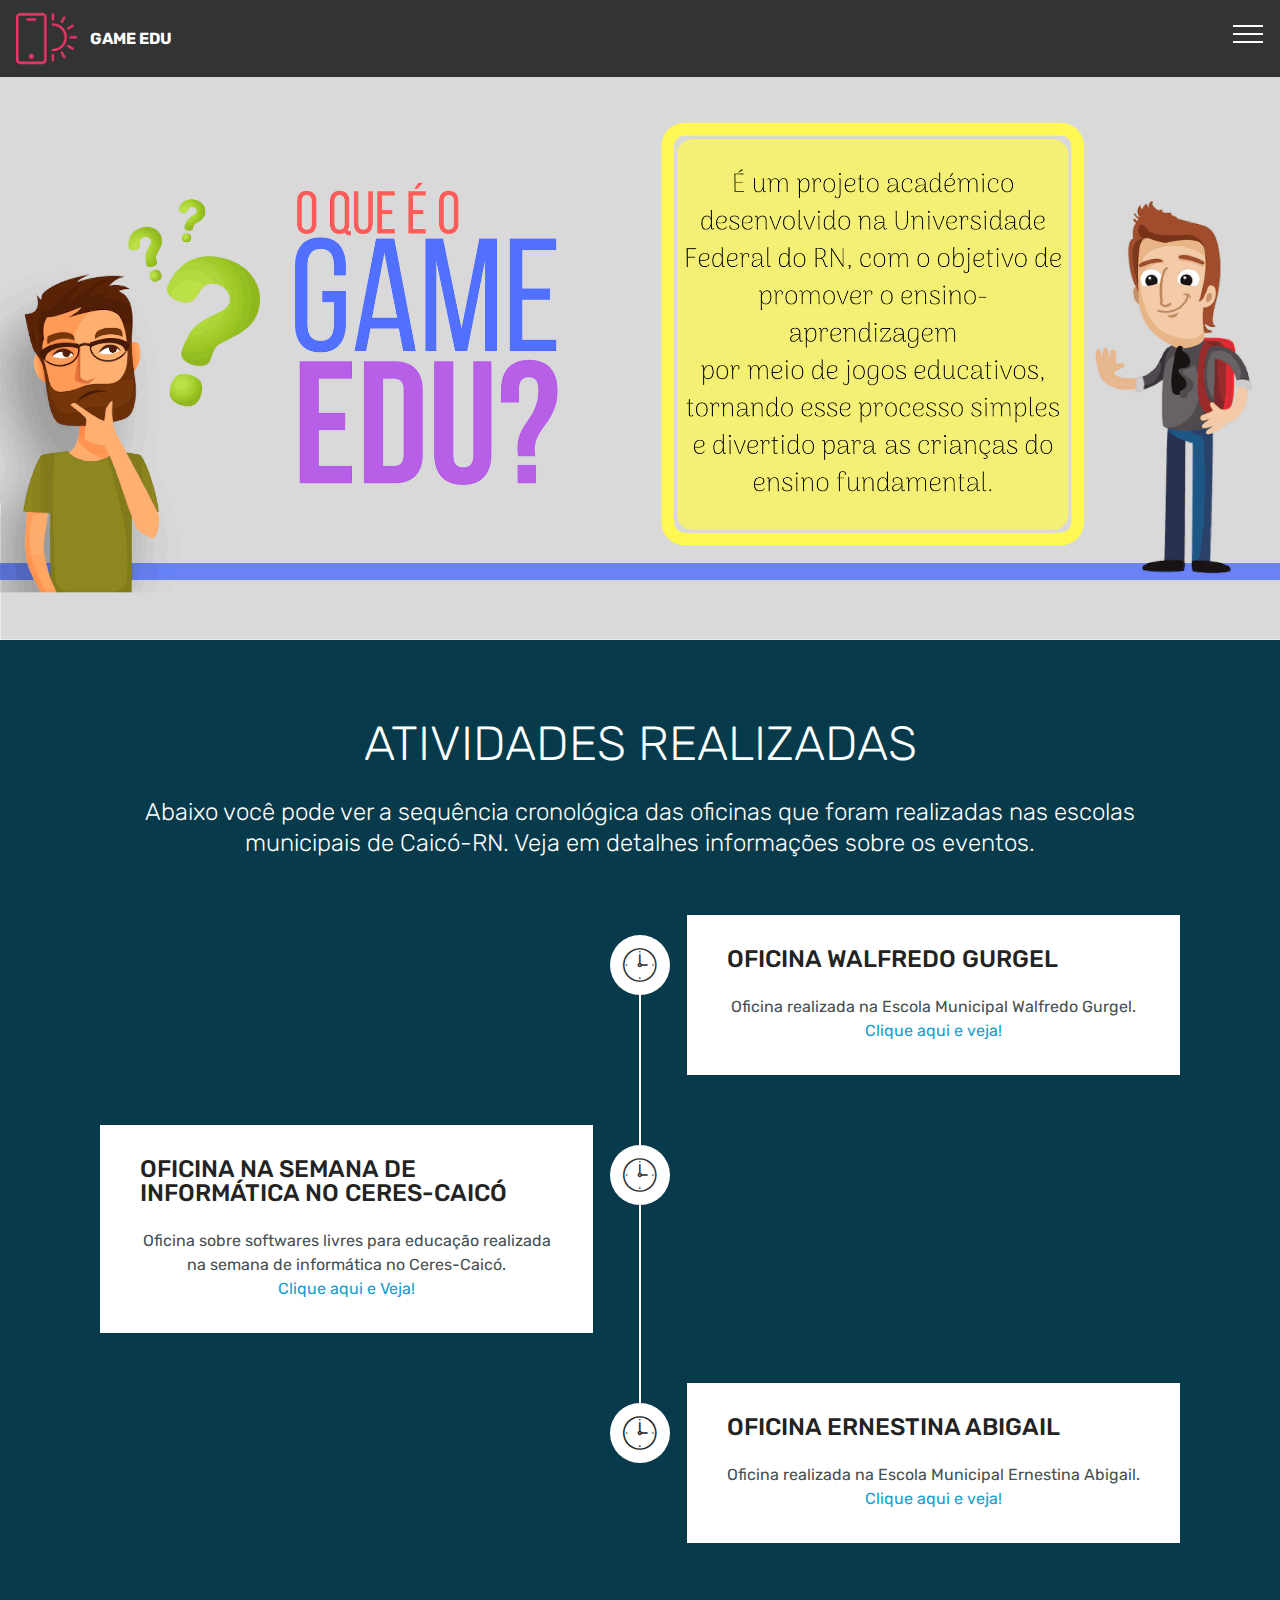
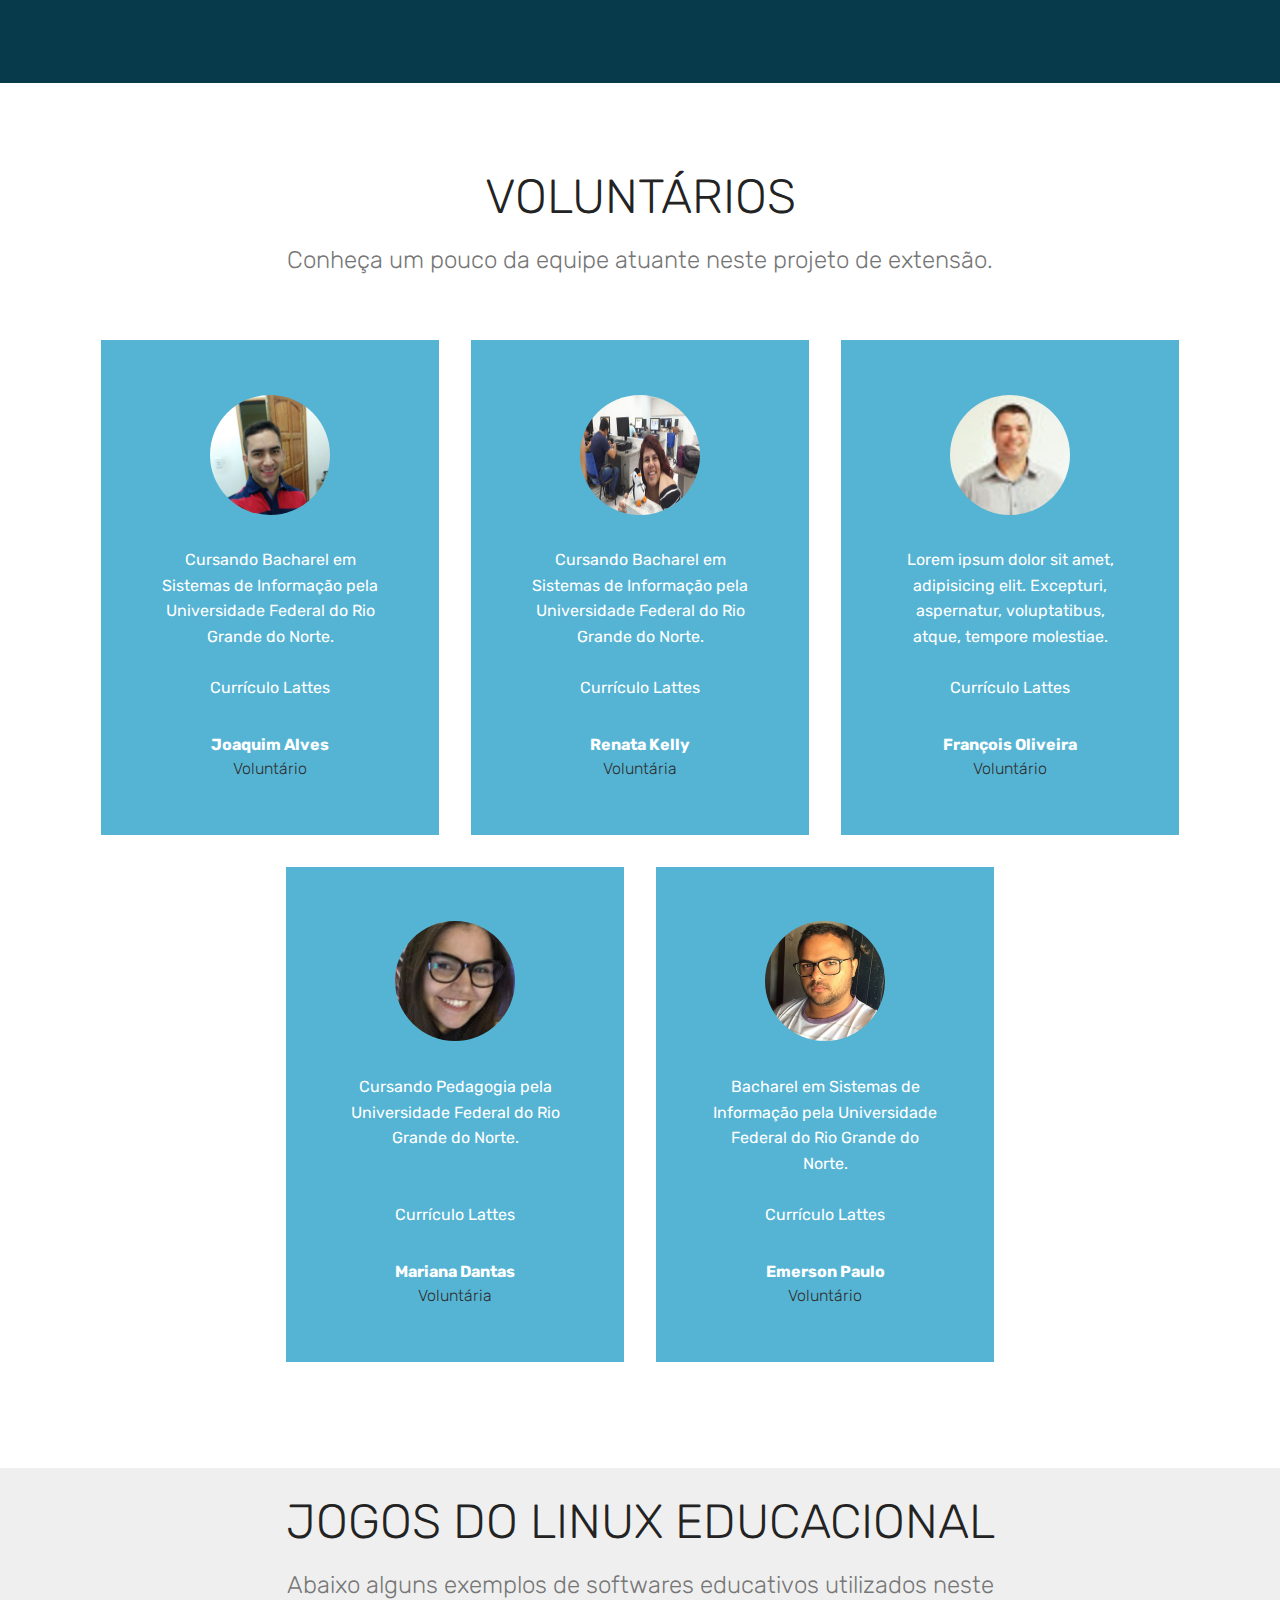
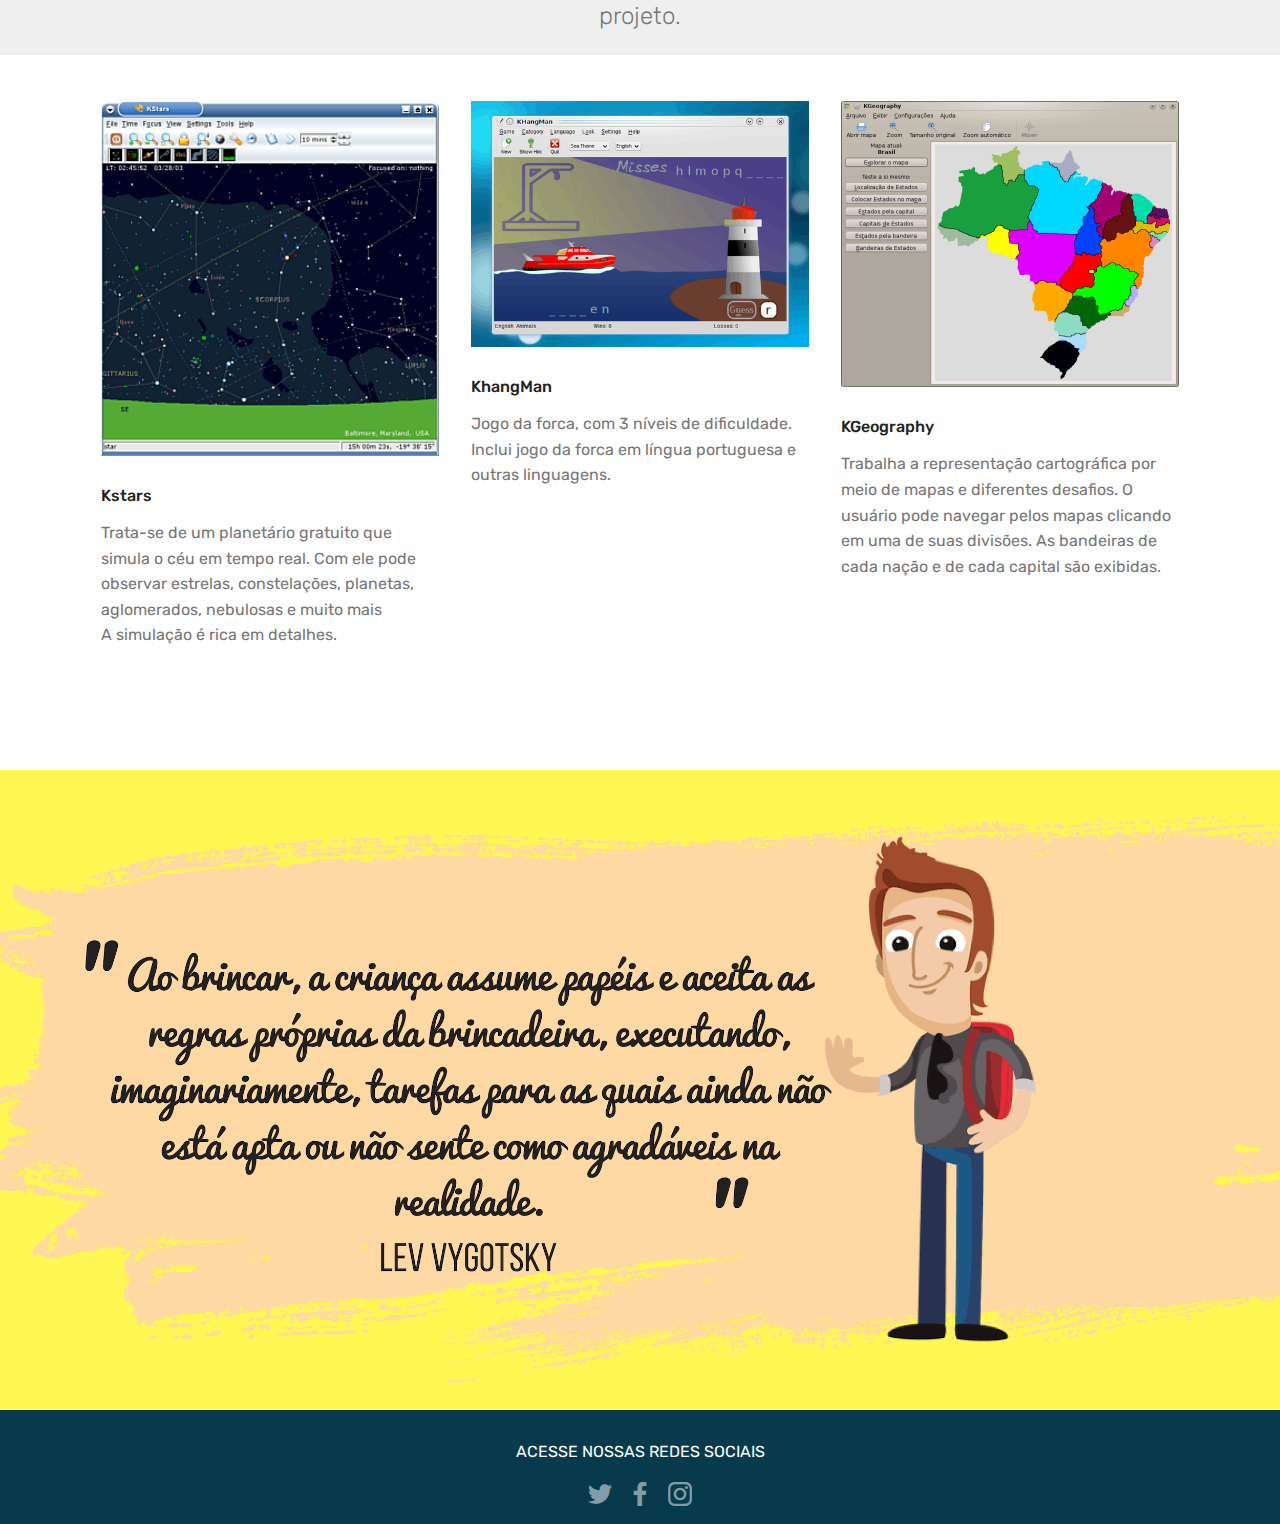
==== index.html @ fc2d5e05 "create github pages" ====
<!DOCTYPE html>
<html >
<head>
  <!-- Site made with Mobirise Website Builder v4.8.6, https://mobirise.com -->
  <meta charset="UTF-8">
  <meta http-equiv="X-UA-Compatible" content="IE=edge">
  <meta name="generator" content="Mobirise v4.8.6, mobirise.com">
  <meta name="viewport" content="width=device-width, initial-scale=1, minimum-scale=1">
  <link rel="shortcut icon" href="assets/images/logo2.png" type="image/x-icon">
  <meta name="description" content="">
  <title>Home</title>
  <link rel="stylesheet" href="assets/web/assets/mobirise-icons/mobirise-icons.css">
  <link rel="stylesheet" href="assets/tether/tether.min.css">
  <link rel="stylesheet" href="assets/bootstrap/css/bootstrap.min.css">
  <link rel="stylesheet" href="assets/bootstrap/css/bootstrap-grid.min.css">
  <link rel="stylesheet" href="assets/bootstrap/css/bootstrap-reboot.min.css">
  <link rel="stylesheet" href="assets/dropdown/css/style.css">
  <link rel="stylesheet" href="assets/socicon/css/styles.css">
  <link rel="stylesheet" href="assets/theme/css/style.css">
  <link rel="stylesheet" href="assets/mobirise/css/mbr-additional.css" type="text/css">
  
  
  
</head>
<body>
  <section class="menu cid-r8CwwDojID" once="menu" id="menu1-17">

    

    <nav class="navbar navbar-expand beta-menu navbar-dropdown align-items-center navbar-fixed-top collapsed">
        <button class="navbar-toggler navbar-toggler-right" type="button" data-toggle="collapse" data-target="#navbarSupportedContent" aria-controls="navbarSupportedContent" aria-expanded="false" aria-label="Toggle navigation">
            <div class="hamburger">
                <span></span>
                <span></span>
                <span></span>
                <span></span>
            </div>
        </button>
        <div class="menu-logo">
            <div class="navbar-brand">
                <span class="navbar-logo">
                    <a href="https://mobirise.co">
                         <img src="assets/images/logo2.png" alt="Mobirise" style="height: 3.8rem;">
                    </a>
                </span>
                <span class="navbar-caption-wrap"><a class="navbar-caption text-white display-4" href="https://mobirise.co">GAME EDU</a></span>
            </div>
        </div>
        <div class="collapse navbar-collapse" id="navbarSupportedContent">
            <ul class="navbar-nav nav-dropdown nav-right" data-app-modern-menu="true"><li class="nav-item">
                    <a class="nav-link link text-white display-4" href="page1.html">OFICINAS                  </a>
                </li><li class="nav-item"><a class="nav-link link text-white display-4" href="index.html">INÍCIO</a></li></ul>
            
        </div>
    </nav>
</section>

<section class="engine"><a href="https://mobirise.info/o">free portfolio web templates</a></section><section class="cid-r8x4QXz73Z" id="image2-9">

    

    <figure class="mbr-figure">
        <div class="image-block" style="width: 100%;">
            <img src="assets/images/fundoa-2500x1250.png" alt="Mobirise" title="">
            
        </div>
    </figure>
</section>

<section class="timeline2 cid-r8xfexLGfz" id="timeline2-b">

    

    

    <div class="container align-center">
        <h2 class="mbr-section-title pb-3 mbr-fonts-style display-2">ATIVIDADES REALIZADAS</h2>
        <h3 class="mbr-section-subtitle pb-5 mbr-fonts-style display-5">Abaixo você pode ver a sequência cronológica das oficinas que foram realizadas nas escolas municipais de Caicó-RN. Veja em detalhes informações sobre os eventos.</h3>

        <div class="container timelines-container" mbri-timelines="">
            <div class="row timeline-element reverse separline">      
                <span class="iconsBackground">
                    <span class="mbr-iconfont mbri-clock" style="color: rgb(46, 46, 46); fill: rgb(46, 46, 46);"></span>
                </span>          
                <div class="col-xs-12 col-md-6 align-left">
                    <div class="timeline-text-content">
                        <h4 class="mbr-timeline-title pb-3 mbr-fonts-style display-5">OFICINA WALFREDO GURGEL</h4>
                        <p class="mbr-timeline-text mbr-fonts-style display-7">Oficina realizada na Escola Municipal Walfredo Gurgel.<br><a href="page1.html">Clique aqui e veja!</a></p>
                     </div>
                </div>
            </div>

            <div class="row timeline-element  separline">
                <span class="iconsBackground">
                    <span class="mbr-iconfont mbri-clock" style="color: rgb(46, 46, 46); fill: rgb(46, 46, 46);"></span>
                </span>
                <div class="col-xs-12 col-md-6 align-left ">
                    <div class="timeline-text-content">
                        <h4 class="mbr-timeline-title pb-3 mbr-fonts-style display-5">
                            OFICINA NA SEMANA DE INFORMÁTICA NO CERES-CAICÓ</h4>
                        <p class="mbr-timeline-text mbr-fonts-style display-7">
                            Oficina sobre softwares livres para educação realizada na semana de informática no Ceres-Caicó.<br><a href="page1.html">Clique aqui e Veja!</a></p>
                    </div>
                </div>
            </div> 

            <div class="row timeline-element reverse">
                <span class="iconsBackground">
                    <span class="mbr-iconfont mbri-clock"></span>
                </span>
                <div class="col-xs-12 col-md-6 align-left">
                    <div class="timeline-text-content">
                        <h4 class="mbr-timeline-title pb-3 mbr-fonts-style display-5">OFICINA ERNESTINA ABIGAIL</h4>      
                        <p class="mbr-timeline-text mbr-fonts-style display-7">
                            Oficina realizada na Escola Municipal Ernestina Abigail.<br><a href="page1.html">Clique aqui e veja!</a></p>
                    </div>
                </div>
            </div>

            

            

            

            

            

            

            

            

            
        </div>
    </div>
</section>

<section class="testimonials1 cid-r8xewvgM2D" id="testimonials1-a">

    

    
    <div class="container">
        <div class="media-container-row">
            <div class="title col-12 align-center">
                <h2 class="pb-3 mbr-fonts-style display-2">VOLUNTÁRIOS</h2>
                <h3 class="mbr-section-subtitle mbr-light pb-3 mbr-fonts-style display-5">
                    Conheça um pouco da equipe atuante neste projeto de extensão.</h3>
            </div>
        </div>
    </div>

    <div class="container pt-3 mt-2">
        <div class="media-container-row">
            <div class="mbr-testimonial p-3 align-center col-12 col-md-6 col-lg-4">
                <div class="panel-item p-3">
                    <div class="card-block">
                        <div class="testimonial-photo">
                            <img src="assets/images/j-240x320.jpg" alt="" title="">
                        </div>
                        <p class="mbr-text mbr-fonts-style display-7">Cursando Bacharel em Sistemas de Informação pela Universidade Federal do Rio Grande do Norte.<br><br><a href="http://lattes.cnpq.br/3255821191472822" class="text-white">Currículo Lattes</a></p>
                    </div>
                    <div class="card-footer">
                        <div class="mbr-author-name mbr-bold mbr-fonts-style display-7">
                             Joaquim Alves</div>
                        <small class="mbr-author-desc mbr-italic mbr-light mbr-fonts-style display-7">
                               Voluntário</small>
                    </div>
                </div>
            </div>

            <div class="mbr-testimonial p-3 align-center col-12 col-md-6 col-lg-4">
                <div class="panel-item p-3">
                    <div class="card-block">
                        <div class="testimonial-photo">
                            <img src="assets/images/whatsapp-image-2018-10-16-at-19.23.44-240x135.jpg" alt="" title="">
                        </div>
                        <p class="mbr-text mbr-fonts-style display-7">
                           Cursando Bacharel em Sistemas de Informação pela Universidade Federal do Rio Grande do Norte.<br><br>Currículo Lattes</p>
                    </div>
                    <div class="card-footer">
                        <div class="mbr-author-name mbr-bold mbr-fonts-style display-7">
                             Renata Kelly</div>
                        <small class="mbr-author-desc mbr-italic mbr-light mbr-fonts-style display-7">
                               Voluntária</small>
                    </div>
                </div>
            </div>

            <div class="mbr-testimonial p-3 align-center col-12 col-md-6 col-lg-4">
                <div class="panel-item p-3">
                    <div class="card-block">
                        <div class="testimonial-photo">
                            <img src="assets/images/11061991-886941904701833-4065175836948996944-n-1-horz-240x92.jpg" alt="" title="">
                        </div>
                        <p class="mbr-text mbr-fonts-style display-7">
                           Lorem ipsum dolor sit amet, adipisicing elit. Excepturi, aspernatur, voluptatibus, atque, tempore molestiae.<br><br>Currículo Lattes
                        </p>
                    </div>
                    <div class="card-footer">
                        <div class="mbr-author-name mbr-bold mbr-fonts-style display-7">
                             François Oliveira</div>
                        <small class="mbr-author-desc mbr-italic mbr-light mbr-fonts-style display-7">Voluntário</small>
                    </div>
                </div>
            </div>

            <div class="mbr-testimonial p-3 align-center col-12 col-md-6 col-lg-4">
                <div class="panel-item p-3">
                    <div class="card-block">
                        <div class="testimonial-photo">
                            <img src="assets/images/mariana1-1-240x240.jpg" alt="" title="">
                        </div>
                        <p class="mbr-text mbr-fonts-style display-7">Cursando Pedagogia pela Universidade Federal do Rio Grande do Norte.
<br>
<br><br>Currículo Lattes</p>
                    </div>
                    <div class="card-footer">
                        <div class="mbr-author-name mbr-bold mbr-fonts-style display-7">Mariana Dantas</div>
                        <small class="mbr-author-desc mbr-italic mbr-light mbr-fonts-style display-7">
                               Voluntária</small>
                    </div>
                </div>
            </div>

            <div class="mbr-testimonial p-3 align-center col-12 col-md-6 col-lg-4">
                <div class="panel-item p-3">
                    <div class="card-block">
                        <div class="testimonial-photo">
                            <img src="assets/images/emerson-240x241.jpg" alt="" title="">
                        </div>
                        <p class="mbr-text mbr-fonts-style display-7">Bacharel em Sistemas de Informação pela Universidade Federal do Rio Grande do Norte.
<br>
<br><a href="http://lattes.cnpq.br/4356027850824697" class="text-white">Currículo Lattes</a></p>
                    </div>
                    <div class="card-footer">
                        <div class="mbr-author-name mbr-bold mbr-fonts-style display-7">
                             Emerson Paulo</div>
                        <small class="mbr-author-desc mbr-italic mbr-light mbr-fonts-style display-7">
                               Voluntário</small>
                    </div>
                </div>
            </div>

            
        </div>
    </div>   
</section>

<section class="mbr-section content4 cid-r8CCbiZ39G" id="content4-1b">

    

    <div class="container">
        <div class="media-container-row">
            <div class="title col-12 col-md-8">
                <h2 class="align-center pb-3 mbr-fonts-style display-2">
                    JOGOS DO LINUX EDUCACIONAL</h2>
                <h3 class="mbr-section-subtitle align-center mbr-light mbr-fonts-style display-5">
                    Abaixo alguns exemplos de softwares educativos utilizados neste projeto.</h3>
                
            </div>
        </div>
    </div>
</section>

<section class="features2 cid-r8CzDu86v5" id="features2-18">

    

    
    
    <div class="container">
        <div class="media-container-row">
            <div class="card p-3 col-12 col-md-6 col-lg-4">
                <div class="card-wrapper">
                    <div class="card-img">
                        <img src="assets/images/kstars-304x319.png" alt="Mobirise" title="">
                    </div>
                    <div class="card-box">
                        <h4 class="card-title pb-3 mbr-fonts-style display-7">
                            Kstars                    </h4>
                        <p class="mbr-text mbr-fonts-style display-7">Trata-se de um planetário gratuito que simula o céu em tempo real. Com ele pode observar estrelas, constelações, planetas, aglomerados, nebulosas e muito mais
<br>A simulação é rica em detalhes.&nbsp;<br></p>
                    </div>
                </div>
            </div>

            <div class="card p-3 col-12 col-md-6 col-lg-4">
                <div class="card-wrapper">
                    <div class="card-img">
                        <img src="assets/images/khangman-1-540x392.png" alt="Mobirise" title="">
                    </div>
                    <div class="card-box ">
                        <h4 class="card-title pb-3 mbr-fonts-style display-7">KhangMan</h4>
                        <p class="mbr-text mbr-fonts-style display-7">Jogo da forca, com 3 níveis de dificuldade. Inclui jogo da forca em língua portuguesa  e outras linguagens.</p>
                    </div>
                </div>
            </div>

            <div class="card p-3 col-12 col-md-6 col-lg-4">
                <div class="card-wrapper">
                    <div class="card-img">
                        <img src="assets/images/kgeography-676x572.png" alt="Mobirise" title="">
                    </div>
                    <div class="card-box">
                        <h4 class="card-title pb-3 mbr-fonts-style display-7">KGeography</h4>
                        <p class="mbr-text mbr-fonts-style display-7">Trabalha a representação cartográfica por meio de mapas e diferentes desafios.&nbsp;O usuário pode navegar pelos mapas clicando em uma de suas divisões. As bandeiras de cada nação e de cada capital são exibidas.</p>
                    </div>
                </div>
            </div>

            
        </div>
    </div>
</section>

<section class="cid-r8CLaRkfov" id="image2-1c">

    

    <figure class="mbr-figure">
        <div class="image-block" style="width: 100%;">
            <img src="assets/images/cpia-de-cpia-de-o-que-o-2500x1250.png" alt="Mobirise" title="">
            
        </div>
    </figure>
</section>

<section once="" class="cid-r8xBpHgRZs" id="footer7-j">

    

    

    <div class="container">
        <div class="media-container-row align-center mbr-white">
            <div class="row row-links">
                <ul class="foot-menu">
                    
                    
                    
                    
                    
                <li class="foot-menu-item mbr-fonts-style display-7">ACESSE NOSSAS REDES SOCIAIS</li></ul>
            </div>
            <div class="row social-row">
                <div class="social-list align-right pb-2">
                    
                    
                    
                    
                    
                    
                <div class="soc-item">
                        <a href="https://twitter.com/mobirise" target="_blank">
                            <span class="mbr-iconfont mbr-iconfont-social socicon-twitter socicon" style="color: rgb(255, 255, 255); fill: rgb(255, 255, 255);"></span>
                        </a>
                    </div><div class="soc-item">
                        <a href="https://www.facebook.com/pages/Mobirise/1616226671953247" target="_blank">
                            <span class="mbr-iconfont mbr-iconfont-social socicon-facebook socicon" style="color: rgb(255, 255, 255); fill: rgb(255, 255, 255);"></span>
                        </a>
                    </div><div class="soc-item">
                        <a href="https://www.facebook.com/pages/Mobirise/1616226671953247" target="_blank">
                            <span class="mbr-iconfont mbr-iconfont-social socicon-instagram socicon" style="color: rgb(255, 255, 255); fill: rgb(255, 255, 255);"></span>
                        </a>
                    </div></div>
            </div>
            <div class="row row-copirayt">
                <p class="mbr-text mb-0 mbr-fonts-style mbr-white align-center display-7"></p>
            </div>
        </div>
    </div>
</section>


  <script src="assets/web/assets/jquery/jquery.min.js"></script>
  <script src="assets/popper/popper.min.js"></script>
  <script src="assets/tether/tether.min.js"></script>
  <script src="assets/bootstrap/js/bootstrap.min.js"></script>
  <script src="assets/smoothscroll/smooth-scroll.js"></script>
  <script src="assets/dropdown/js/script.min.js"></script>
  <script src="assets/touchswipe/jquery.touch-swipe.min.js"></script>
  <script src="assets/theme/js/script.js"></script>
  
  
</body>
</html>
---- assets/web/assets/mobirise-icons/mobirise-icons.css ----
@font-face {
  font-family: 'MobiriseIcons';
  src:  url('mobirise-icons.eot?spat4u');
  src:  url('mobirise-icons.eot?spat4u#iefix') format('embedded-opentype'),
    url('mobirise-icons.ttf?spat4u') format('truetype'),
    url('mobirise-icons.woff?spat4u') format('woff'),
    url('mobirise-icons.svg?spat4u#MobiriseIcons') format('svg');
  font-weight: normal;
  font-style: normal;
}

[class^="mbri-"], [class*=" mbri-"] {
  /* use !important to prevent issues with browser extensions that change fonts */
  font-family: MobiriseIcons !important;
  speak: none;
  font-style: normal;
  font-weight: normal;
  font-variant: normal;
  text-transform: none;
  line-height: 1;

  /* Better Font Rendering =========== */
  -webkit-font-smoothing: antialiased;
  -moz-osx-font-smoothing: grayscale;
}

.mbri-add-submenu:before {
  content: "\e900";
}
.mbri-alert:before {
  content: "\e901";
}
.mbri-align-center:before {
  content: "\e902";
}
.mbri-align-justify:before {
  content: "\e903";
}
.mbri-align-left:before {
  content: "\e904";
}
.mbri-align-right:before {
  content: "\e905";
}
.mbri-android:before {
  content: "\e906";
}
.mbri-apple:before {
  content: "\e907";
}
.mbri-arrow-down:before {
  content: "\e908";
}
.mbri-arrow-next:before {
  content: "\e909";
}
.mbri-arrow-prev:before {
  content: "\e90a";
}
.mbri-arrow-up:before {
  content: "\e90b";
}
.mbri-bold:before {
  content: "\e90c";
}
.mbri-bookmark:before {
  content: "\e90d";
}
.mbri-bootstrap:before {
  content: "\e90e";
}
.mbri-briefcase:before {
  content: "\e90f";
}
.mbri-browse:before {
  content: "\e910";
}
.mbri-bulleted-list:before {
  content: "\e911";
}
.mbri-calendar:before {
  content: "\e912";
}
.mbri-camera:before {
  content: "\e913";
}
.mbri-cart-add:before {
  content: "\e914";
}
.mbri-cart-full:before {
  content: "\e915";
}
.mbri-cash:before {
  content: "\e916";
}
.mbri-change-style:before {
  content: "\e917";
}
.mbri-chat:before {
  content: "\e918";
}
.mbri-clock:before {
  content: "\e919";
}
.mbri-close:before {
  content: "\e91a";
}
.mbri-cloud:before {
  content: "\e91b";
}
.mbri-code:before {
  content: "\e91c";
}
.mbri-contact-form:before {
  content: "\e91d";
}
.mbri-credit-card:before {
  content: "\e91e";
}
.mbri-cursor-click:before {
  content: "\e91f";
}
.mbri-cust-feedback:before {
  content: "\e920";
}
.mbri-database:before {
  content: "\e921";
}
.mbri-delivery:before {
  content: "\e922";
}
.mbri-desktop:before {
  content: "\e923";
}
.mbri-devices:before {
  content: "\e924";
}
.mbri-down:before {
  content: "\e925";
}
.mbri-download:before {
  content: "\e989";
}
.mbri-drag-n-drop:before {
  content: "\e927";
}
.mbri-drag-n-drop2:before {
  content: "\e928";
}
.mbri-edit:before {
  content: "\e929";
}
.mbri-edit2:before {
  content: "\e92a";
}
.mbri-error:before {
  content: "\e92b";
}
.mbri-extension:before {
  content: "\e92c";
}
.mbri-features:before {
  content: "\e92d";
}
.mbri-file:before {
  content: "\e92e";
}
.mbri-flag:before {
  content: "\e92f";
}
.mbri-folder:before {
  content: "\e930";
}
.mbri-gift:before {
  content: "\e931";
}
.mbri-github:before {
  content: "\e932";
}
.mbri-globe:before {
  content: "\e933";
}
.mbri-globe-2:before {
  content: "\e934";
}
.mbri-growing-chart:before {
  content: "\e935";
}
.mbri-hearth:before {
  content: "\e936";
}
.mbri-help:before {
  content: "\e937";
}
.mbri-home:before {
  content: "\e938";
}
.mbri-hot-cup:before {
  content: "\e939";
}
.mbri-idea:before {
  content: "\e93a";
}
.mbri-image-gallery:before {
  content: "\e93b";
}
.mbri-image-slider:before {
  content: "\e93c";
}
.mbri-info:before {
  content: "\e93d";
}
.mbri-italic:before {
  content: "\e93e";
}
.mbri-key:before {
  content: "\e93f";
}
.mbri-laptop:before {
  content: "\e940";
}
.mbri-layers:before {
  content: "\e941";
}
.mbri-left-right:before {
  content: "\e942";
}
.mbri-left:before {
  content: "\e943";
}
.mbri-letter:before {
  content: "\e944";
}
.mbri-like:before {
  content: "\e945";
}
.mbri-link:before {
  content: "\e946";
}
.mbri-lock:before {
  content: "\e947";
}
.mbri-login:before {
  content: "\e948";
}
.mbri-logout:before {
  content: "\e949";
}
.mbri-magic-stick:before {
  content: "\e94a";
}
.mbri-map-pin:before {
  content: "\e94b";
}
.mbri-menu:before {
  content: "\e94c";
}
.mbri-mobile:before {
  content: "\e94d";
}
.mbri-mobile2:before {
  content: "\e94e";
}
.mbri-mobirise:before {
  content: "\e94f";
}
.mbri-more-horizontal:before {
  content: "\e950";
}
.mbri-more-vertical:before {
  content: "\e951";
}
.mbri-music:before {
  content: "\e952";
}
.mbri-new-file:before {
  content: "\e953";
}
.mbri-numbered-list:before {
  content: "\e954";
}
.mbri-opened-folder:before {
  content: "\e955";
}
.mbri-pages:before {
  content: "\e956";
}
.mbri-paper-plane:before {
  content: "\e957";
}
.mbri-paperclip:before {
  content: "\e958";
}
.mbri-photo:before {
  content: "\e959";
}
.mbri-photos:before {
  content: "\e95a";
}
.mbri-pin:before {
  content: "\e95b";
}
.mbri-play:before {
  content: "\e95c";
}
.mbri-plus:before {
  content: "\e95d";
}
.mbri-preview:before {
  content: "\e95e";
}
.mbri-print:before {
  content: "\e95f";
}
.mbri-protect:before {
  content: "\e960";
}
.mbri-question:before {
  content: "\e961";
}
.mbri-quote-left:before {
  content: "\e962";
}
.mbri-quote-right:before {
  content: "\e963";
}
.mbri-refresh:before {
  content: "\e964";
}
.mbri-responsive:before {
  content: "\e965";
}
.mbri-right:before {
  content: "\e966";
}
.mbri-rocket:before {
  content: "\e967";
}
.mbri-sad-face:before {
  content: "\e968";
}
.mbri-sale:before {
  content: "\e969";
}
.mbri-save:before {
  content: "\e96a";
}
.mbri-search:before {
  content: "\e96b";
}
.mbri-setting:before {
  content: "\e96c";
}
.mbri-setting2:before {
  content: "\e96d";
}
.mbri-setting3:before {
  content: "\e96e";
}
.mbri-share:before {
  content: "\e96f";
}
.mbri-shopping-bag:before {
  content: "\e970";
}
.mbri-shopping-basket:before {
  content: "\e971";
}
.mbri-shopping-cart:before {
  content: "\e972";
}
.mbri-sites:before {
  content: "\e973";
}
.mbri-smile-face:before {
  content: "\e974";
}
.mbri-speed:before {
  content: "\e975";
}
.mbri-star:before {
  content: "\e976";
}
.mbri-success:before {
  content: "\e977";
}
.mbri-sun:before {
  content: "\e978";
}
.mbri-sun2:before {
  content: "\e979";
}
.mbri-tablet:before {
  content: "\e97a";
}
.mbri-tablet-vertical:before {
  content: "\e97b";
}
.mbri-target:before {
  content: "\e97c";
}
.mbri-timer:before {
  content: "\e97d";
}
.mbri-to-ftp:before {
  content: "\e97e";
}
.mbri-to-local-drive:before {
  content: "\e97f";
}
.mbri-touch-swipe:before {
  content: "\e980";
}
.mbri-touch:before {
  content: "\e981";
}
.mbri-trash:before {
  content: "\e982";
}
.mbri-underline:before {
  content: "\e983";
}
.mbri-unlink:before {
  content: "\e984";
}
.mbri-unlock:before {
  content: "\e985";
}
.mbri-up-down:before {
  content: "\e986";
}
.mbri-up:before {
  content: "\e987";
}
.mbri-update:before {
  content: "\e988";
}
.mbri-upload:before {
 content: "\e926"; 
}
.mbri-user:before {
  content: "\e98a";
}
.mbri-user2:before {
  content: "\e98b";
}
.mbri-users:before {
  content: "\e98c";
}
.mbri-video:before {
  content: "\e98d";
}
.mbri-video-play:before {
  content: "\e98e";
}
.mbri-watch:before {
  content: "\e98f";
}
.mbri-website-theme:before {
  content: "\e990";
}
.mbri-wifi:before {
  content: "\e991";
}
.mbri-windows:before {
  content: "\e992";
}
.mbri-zoom-out:before {
  content: "\e993";
}
.mbri-redo:before {
  content: "\e994";
}
.mbri-undo:before {
  content: "\e995";
}
---- assets/dropdown/css/style.css ----
.navbar-dropdown {
  left: 0;
  padding: 0;
  position: absolute;
  right: 0;
  top: 0;
  transition: all 0.45s ease;
  z-index: 1030;
  background: #282828; }
  .navbar-dropdown .navbar-logo {
    margin-right: 0.8rem;
    transition: margin 0.3s ease-in-out;
    vertical-align: middle; }
    .navbar-dropdown .navbar-logo img {
      height: 3.125rem;
      transition: all 0.3s ease-in-out; }
    .navbar-dropdown .navbar-logo.mbr-iconfont {
      font-size: 3.125rem;
      line-height: 3.125rem; }
  .navbar-dropdown .navbar-caption {
    font-weight: 700;
    white-space: normal;
    vertical-align: -4px;
    line-height: 3.125rem !important; }
    .navbar-dropdown .navbar-caption, .navbar-dropdown .navbar-caption:hover {
      color: inherit;
      text-decoration: none; }
  .navbar-dropdown .mbr-iconfont + .navbar-caption {
    vertical-align: -1px; }
  .navbar-dropdown.navbar-fixed-top {
    position: fixed; }
  .navbar-dropdown .navbar-brand span {
    vertical-align: -4px; }
  .navbar-dropdown.bg-color.transparent {
    background: none; }
  .navbar-dropdown.navbar-short .navbar-brand {
    padding: 0.625rem 0; }
    .navbar-dropdown.navbar-short .navbar-brand span {
      vertical-align: -1px; }
  .navbar-dropdown.navbar-short .navbar-caption {
    line-height: 2.375rem !important;
    vertical-align: -2px; }
  .navbar-dropdown.navbar-short .navbar-logo {
    margin-right: 0.5rem; }
    .navbar-dropdown.navbar-short .navbar-logo img {
      height: 2.375rem; }
    .navbar-dropdown.navbar-short .navbar-logo.mbr-iconfont {
      font-size: 2.375rem;
      line-height: 2.375rem; }
  .navbar-dropdown.navbar-short .mbr-table-cell {
    height: 3.625rem; }
  .navbar-dropdown .navbar-close {
    left: 0.6875rem;
    position: fixed;
    top: 0.75rem;
    z-index: 1000; }
  .navbar-dropdown .hamburger-icon {
    content: "";
    display: inline-block;
    vertical-align: middle;
    width: 16px;
    -webkit-box-shadow: 0 -6px 0 1px #282828,0 0 0 1px #282828,0 6px 0 1px #282828;
    -moz-box-shadow: 0 -6px 0 1px #282828,0 0 0 1px #282828,0 6px 0 1px #282828;
    box-shadow: 0 -6px 0 1px #282828,0 0 0 1px #282828,0 6px 0 1px #282828; }

.dropdown-menu .dropdown-toggle[data-toggle="dropdown-submenu"]::after {
  border-bottom: 0.35em solid transparent;
  border-left: 0.35em solid;
  border-right: 0;
  border-top: 0.35em solid transparent;
  margin-left: 0.3rem; }

.dropdown-menu .dropdown-item:focus {
  outline: 0; }

.nav-dropdown {
  font-size: 0.75rem;
  font-weight: 500;
  height: auto !important; }
  .nav-dropdown .nav-btn {
    padding-left: 1rem; }
  .nav-dropdown .link {
    margin: .667em 1.667em;
    font-weight: 500;
    padding: 0;
    transition: color .2s ease-in-out; }
    .nav-dropdown .link.dropdown-toggle {
      margin-right: 2.583em; }
      .nav-dropdown .link.dropdown-toggle::after {
        margin-left: .25rem;
        border-top: 0.35em solid;
        border-right: 0.35em solid transparent;
        border-left: 0.35em solid transparent;
        border-bottom: 0; }
      .nav-dropdown .link.dropdown-toggle[aria-expanded="true"] {
        margin: 0;
        padding: 0.667em 3.263em  0.667em 1.667em; }
  .nav-dropdown .link::after,
  .nav-dropdown .dropdown-item::after {
    color: inherit; }
  .nav-dropdown .btn {
    font-size: 0.75rem;
    font-weight: 700;
    letter-spacing: 0;
    margin-bottom: 0;
    padding-left: 1.25rem;
    padding-right: 1.25rem; }
  .nav-dropdown .dropdown-menu {
    border-radius: 0;
    border: 0;
    left: 0;
    margin: 0;
    padding-bottom: 1.25rem;
    padding-top: 1.25rem;
    position: relative; }
  .nav-dropdown .dropdown-submenu {
    margin-left: 0.125rem;
    top: 0; }
  .nav-dropdown .dropdown-item {
    font-weight: 500;
    line-height: 2;
    padding: 0.3846em 4.615em 0.3846em 1.5385em;
    position: relative;
    transition: color .2s ease-in-out, background-color .2s ease-in-out; }
    .nav-dropdown .dropdown-item::after {
      margin-top: -0.3077em;
      position: absolute;
      right: 1.1538em;
      top: 50%; }
    .nav-dropdown .dropdown-item:focus, .nav-dropdown .dropdown-item:hover {
      background: none; }

@media (max-width: 767px) {
  .nav-dropdown.navbar-toggleable-sm {
    bottom: 0;
    display: none;
    left: 0;
    overflow-x: hidden;
    position: fixed;
    top: 0;
    transform: translateX(-100%);
    -ms-transform: translateX(-100%);
    -webkit-transform: translateX(-100%);
    width: 18.75rem;
    z-index: 999; } }
.nav-dropdown.navbar-toggleable-xl {
  bottom: 0;
  display: none;
  left: 0;
  overflow-x: hidden;
  position: fixed;
  top: 0;
  transform: translateX(-100%);
  -ms-transform: translateX(-100%);
  -webkit-transform: translateX(-100%);
  width: 18.75rem;
  z-index: 999; }

.nav-dropdown-sm {
  display: block !important;
  overflow-x: hidden;
  overflow: auto;
  padding-top: 3.875rem; }
  .nav-dropdown-sm::after {
    content: "";
    display: block;
    height: 3rem;
    width: 100%; }
  .nav-dropdown-sm.collapse.in ~ .navbar-close {
    display: block !important; }
  .nav-dropdown-sm.collapsing, .nav-dropdown-sm.collapse.in {
    transform: translateX(0);
    -ms-transform: translateX(0);
    -webkit-transform: translateX(0);
    transition: all 0.25s ease-out;
    -webkit-transition: all 0.25s ease-out;
    background: #282828; }
  .nav-dropdown-sm.collapsing[aria-expanded="false"] {
    transform: translateX(-100%);
    -ms-transform: translateX(-100%);
    -webkit-transform: translateX(-100%); }
  .nav-dropdown-sm .nav-item {
    display: block;
    margin-left: 0 !important;
    padding-left: 0; }
  .nav-dropdown-sm .link,
  .nav-dropdown-sm .dropdown-item {
    border-top: 1px dotted rgba(255, 255, 255, 0.1);
    font-size: 0.8125rem;
    line-height: 1.6;
    margin: 0 !important;
    padding: 0.875rem 2.4rem 0.875rem 1.5625rem !important;
    position: relative;
    white-space: normal; }
    .nav-dropdown-sm .link:focus, .nav-dropdown-sm .link:hover,
    .nav-dropdown-sm .dropdown-item:focus,
    .nav-dropdown-sm .dropdown-item:hover {
      background: rgba(0, 0, 0, 0.2) !important;
      color: #c0a375; }
  .nav-dropdown-sm .nav-btn {
    position: relative;
    padding: 1.5625rem 1.5625rem 0 1.5625rem; }
    .nav-dropdown-sm .nav-btn::before {
      border-top: 1px dotted rgba(255, 255, 255, 0.1);
      content: "";
      left: 0;
      position: absolute;
      top: 0;
      width: 100%; }
    .nav-dropdown-sm .nav-btn + .nav-btn {
      padding-top: 0.625rem; }
      .nav-dropdown-sm .nav-btn + .nav-btn::before {
        display: none; }
  .nav-dropdown-sm .btn {
    padding: 0.625rem 0; }
  .nav-dropdown-sm .dropdown-toggle[data-toggle="dropdown-submenu"]::after {
    margin-left: .25rem;
    border-top: 0.35em solid;
    border-right: 0.35em solid transparent;
    border-left: 0.35em solid transparent;
    border-bottom: 0; }
  .nav-dropdown-sm .dropdown-toggle[data-toggle="dropdown-submenu"][aria-expanded="true"]::after {
    border-top: 0;
    border-right: 0.35em solid transparent;
    border-left: 0.35em solid transparent;
    border-bottom: 0.35em solid; }
  .nav-dropdown-sm .dropdown-menu {
    margin: 0;
    padding: 0;
    position: relative;
    top: 0;
    left: 0;
    width: 100%;
    border: 0;
    float: none;
    border-radius: 0;
    background: none; }
  .nav-dropdown-sm .dropdown-submenu {
    left: 100%;
    margin-left: 0.125rem;
    margin-top: -1.25rem;
    top: 0; }

.navbar-toggleable-sm .nav-dropdown .dropdown-menu {
  position: absolute; }

.navbar-toggleable-sm .nav-dropdown .dropdown-submenu {
  left: 100%;
  margin-left: 0.125rem;
  margin-top: -1.25rem;
  top: 0; }

.navbar-toggleable-sm.opened .nav-dropdown .dropdown-menu {
  position: relative; }

.navbar-toggleable-sm.opened .nav-dropdown .dropdown-submenu {
  left: 0;
  margin-left: 00rem;
  margin-top: 0rem;
  top: 0; }

.is-builder .nav-dropdown.collapsing {
  transition: none !important; }

/*# sourceMappingURL=style.css.map */
---- assets/socicon/css/styles.css ----
@charset "UTF-8";

@font-face {
  font-family: "socicon";
  src:url("../fonts/socicon.eot");
  src:url("../fonts/socicon.eot?#iefix") format("embedded-opentype"),
    url("../fonts/socicon.woff") format("woff"),
    url("../fonts/socicon.ttf") format("truetype"),
    url("../fonts/socicon.svg#socicon") format("svg");
  font-weight: normal;
  font-style: normal;

}

[data-icon]:before {
  font-family: "socicon" !important;
  content: attr(data-icon);
  font-style: normal !important;
  font-weight: normal !important;
  font-variant: normal !important;
  text-transform: none !important;
  speak: none;
  line-height: 1;
  -webkit-font-smoothing: antialiased;
  -moz-osx-font-smoothing: grayscale;
}

[class^="socicon-"]:before,
[class*=" socicon-"]:before {
  font-family: "socicon" !important;
  font-style: normal !important;
  font-weight: normal !important;
  font-variant: normal !important;
  text-transform: none !important;
  speak: none;
  line-height: 1;
  -webkit-font-smoothing: antialiased;
  -moz-osx-font-smoothing: grayscale;
}

.socicon-modelmayhem:before {
  content: "\e000";
}
.socicon-mixcloud:before {
  content: "\e001";
}
.socicon-drupal:before {
  content: "\e002";
}
.socicon-swarm:before {
  content: "\e003";
}
.socicon-istock:before {
  content: "\e004";
}
.socicon-yammer:before {
  content: "\e005";
}
.socicon-ello:before {
  content: "\e006";
}
.socicon-stackoverflow:before {
  content: "\e007";
}
.socicon-persona:before {
  content: "\e008";
}
.socicon-triplej:before {
  content: "\e009";
}
.socicon-houzz:before {
  content: "\e00a";
}
.socicon-rss:before {
  content: "\e00b";
}
.socicon-paypal:before {
  content: "\e00c";
}
.socicon-odnoklassniki:before {
  content: "\e00d";
}
.socicon-airbnb:before {
  content: "\e00e";
}
.socicon-periscope:before {
  content: "\e00f";
}
.socicon-outlook:before {
  content: "\e010";
}
.socicon-coderwall:before {
  content: "\e011";
}
.socicon-tripadvisor:before {
  content: "\e012";
}
.socicon-appnet:before {
  content: "\e013";
}
.socicon-goodreads:before {
  content: "\e014";
}
.socicon-tripit:before {
  content: "\e015";
}
.socicon-lanyrd:before {
  content: "\e016";
}
.socicon-slideshare:before {
  content: "\e017";
}
.socicon-buffer:before {
  content: "\e018";
}
.socicon-disqus:before {
  content: "\e019";
}
.socicon-vkontakte:before {
  content: "\e01a";
}
.socicon-whatsapp:before {
  content: "\e01b";
}
.socicon-patreon:before {
  content: "\e01c";
}
.socicon-storehouse:before {
  content: "\e01d";
}
.socicon-pocket:before {
  content: "\e01e";
}
.socicon-mail:before {
  content: "\e01f";
}
.socicon-blogger:before {
  content: "\e020";
}
.socicon-technorati:before {
  content: "\e021";
}
.socicon-reddit:before {
  content: "\e022";
}
.socicon-dribbble:before {
  content: "\e023";
}
.socicon-stumbleupon:before {
  content: "\e024";
}
.socicon-digg:before {
  content: "\e025";
}
.socicon-envato:before {
  content: "\e026";
}
.socicon-behance:before {
  content: "\e027";
}
.socicon-delicious:before {
  content: "\e028";
}
.socicon-deviantart:before {
  content: "\e029";
}
.socicon-forrst:before {
  content: "\e02a";
}
.socicon-play:before {
  content: "\e02b";
}
.socicon-zerply:before {
  content: "\e02c";
}
.socicon-wikipedia:before {
  content: "\e02d";
}
.socicon-apple:before {
  content: "\e02e";
}
.socicon-flattr:before {
  content: "\e02f";
}
.socicon-github:before {
  content: "\e030";
}
.socicon-renren:before {
  content: "\e031";
}
.socicon-friendfeed:before {
  content: "\e032";
}
.socicon-newsvine:before {
  content: "\e033";
}
.socicon-identica:before {
  content: "\e034";
}
.socicon-bebo:before {
  content: "\e035";
}
.socicon-zynga:before {
  content: "\e036";
}
.socicon-steam:before {
  content: "\e037";
}
.socicon-xbox:before {
  content: "\e038";
}
.socicon-windows:before {
  content: "\e039";
}
.socicon-qq:before {
  content: "\e03a";
}
.socicon-douban:before {
  content: "\e03b";
}
.socicon-meetup:before {
  content: "\e03c";
}
.socicon-playstation:before {
  content: "\e03d";
}
.socicon-android:before {
  content: "\e03e";
}
.socicon-snapchat:before {
  content: "\e03f";
}
.socicon-twitter:before {
  content: "\e040";
}
.socicon-facebook:before {
  content: "\e041";
}
.socicon-googleplus:before {
  content: "\e042";
}
.socicon-pinterest:before {
  content: "\e043";
}
.socicon-foursquare:before {
  content: "\e044";
}
.socicon-yahoo:before {
  content: "\e045";
}
.socicon-skype:before {
  content: "\e046";
}
.socicon-yelp:before {
  content: "\e047";
}
.socicon-feedburner:before {
  content: "\e048";
}
.socicon-linkedin:before {
  content: "\e049";
}
.socicon-viadeo:before {
  content: "\e04a";
}
.socicon-xing:before {
  content: "\e04b";
}
.socicon-myspace:before {
  content: "\e04c";
}
.socicon-soundcloud:before {
  content: "\e04d";
}
.socicon-spotify:before {
  content: "\e04e";
}
.socicon-grooveshark:before {
  content: "\e04f";
}
.socicon-lastfm:before {
  content: "\e050";
}
.socicon-youtube:before {
  content: "\e051";
}
.socicon-vimeo:before {
  content: "\e052";
}
.socicon-dailymotion:before {
  content: "\e053";
}
.socicon-vine:before {
  content: "\e054";
}
.socicon-flickr:before {
  content: "\e055";
}
.socicon-500px:before {
  content: "\e056";
}
.socicon-wordpress:before {
  content: "\e058";
}
.socicon-tumblr:before {
  content: "\e059";
}
.socicon-twitch:before {
  content: "\e05a";
}
.socicon-8tracks:before {
  content: "\e05b";
}
.socicon-amazon:before {
  content: "\e05c";
}
.socicon-icq:before {
  content: "\e05d";
}
.socicon-smugmug:before {
  content: "\e05e";
}
.socicon-ravelry:before {
  content: "\e05f";
}
.socicon-weibo:before {
  content: "\e060";
}
.socicon-baidu:before {
  content: "\e061";
}
.socicon-angellist:before {
  content: "\e062";
}
.socicon-ebay:before {
  content: "\e063";
}
.socicon-imdb:before {
  content: "\e064";
}
.socicon-stayfriends:before {
  content: "\e065";
}
.socicon-residentadvisor:before {
  content: "\e066";
}
.socicon-google:before {
  content: "\e067";
}
.socicon-yandex:before {
  content: "\e068";
}
.socicon-sharethis:before {
  content: "\e069";
}
.socicon-bandcamp:before {
  content: "\e06a";
}
.socicon-itunes:before {
  content: "\e06b";
}
.socicon-deezer:before {
  content: "\e06c";
}
.socicon-telegram:before {
  content: "\e06e";
}
.socicon-openid:before {
  content: "\e06f";
}
.socicon-amplement:before {
  content: "\e070";
}
.socicon-viber:before {
  content: "\e071";
}
.socicon-zomato:before {
  content: "\e072";
}
.socicon-draugiem:before {
  content: "\e074";
}
.socicon-endomodo:before {
  content: "\e075";
}
.socicon-filmweb:before {
  content: "\e076";
}
.socicon-stackexchange:before {
  content: "\e077";
}
.socicon-wykop:before {
  content: "\e078";
}
.socicon-teamspeak:before {
  content: "\e079";
}
.socicon-teamviewer:before {
  content: "\e07a";
}
.socicon-ventrilo:before {
  content: "\e07b";
}
.socicon-younow:before {
  content: "\e07c";
}
.socicon-raidcall:before {
  content: "\e07d";
}
.socicon-mumble:before {
  content: "\e07e";
}
.socicon-medium:before {
  content: "\e06d";
}
.socicon-bebee:before {
  content: "\e07f";
}
.socicon-hitbox:before {
  content: "\e080";
}
.socicon-reverbnation:before {
  content: "\e081";
}
.socicon-formulr:before {
  content: "\e082";
}
.socicon-instagram:before {
  content: "\e057";
}
.socicon-battlenet:before {
  content: "\e083";
}
.socicon-chrome:before {
  content: "\e084";
}
.socicon-discord:before {
  content: "\e086";
}
.socicon-issuu:before {
  content: "\e087";
}
.socicon-macos:before {
  content: "\e088";
}
.socicon-firefox:before {
  content: "\e089";
}
.socicon-opera:before {
  content: "\e08d";
}
.socicon-keybase:before {
  content: "\e090";
}
.socicon-alliance:before {
  content: "\e091";
}
.socicon-livejournal:before {
  content: "\e092";
}
.socicon-googlephotos:before {
  content: "\e093";
}
.socicon-horde:before {
  content: "\e094";
}
.socicon-etsy:before {
  content: "\e095";
}
.socicon-zapier:before {
  content: "\e096";
}
.socicon-google-scholar:before {
  content: "\e097";
}
.socicon-researchgate:before {
  content: "\e098";
}
.socicon-wechat:before {
  content: "\e099";
}
.socicon-strava:before {
  content: "\e09a";
}
.socicon-line:before {
  content: "\e09b";
}
.socicon-lyft:before {
  content: "\e09c";
}
.socicon-uber:before {
  content: "\e09d";
}
.socicon-songkick:before {
  content: "\e09e";
}
.socicon-viewbug:before {
  content: "\e09f";
}
.socicon-googlegroups:before {
  content: "\e0a0";
}
.socicon-quora:before {
  content: "\e073";
}
.socicon-diablo:before {
  content: "\e085";
}
.socicon-blizzard:before {
  content: "\e0a1";
}
.socicon-hearthstone:before {
  content: "\e08b";
}
.socicon-heroes:before {
  content: "\e08a";
}
.socicon-overwatch:before {
  content: "\e08c";
}
.socicon-warcraft:before {
  content: "\e08e";
}
.socicon-starcraft:before {
  content: "\e08f";
}
.socicon-beam:before {
  content: "\e0a2";
}
.socicon-curse:before {
  content: "\e0a3";
}
.socicon-player:before {
  content: "\e0a4";
}
.socicon-streamjar:before {
  content: "\e0a5";
}
.socicon-nintendo:before {
  content: "\e0a6";
}
.socicon-hellocoton:before {
  content: "\e0a7";
}
---- assets/theme/css/style.css ----
/*!
 * Mobirise v4 theme (https://mobirise.com/)
 * Copyright 2017 Mobirise
 */section{background-color:#eeeeee}section,.container,.container-fluid{position:relative;word-wrap:break-word}a.mbr-iconfont:hover{text-decoration:none}.article .lead p,.article .lead ul,.article .lead ol,.article .lead pre,.article .lead blockquote{margin-bottom:0}a{font-style:normal;font-weight:400;cursor:pointer}a,a:hover{text-decoration:none}figure{margin-bottom:0}body{color:#232323}h1,h2,h3,h4,h5,h6,.h1,.h2,.h3,.h4,.h5,.h6,.display-1,.display-2,.display-3,.display-4{line-height:1;word-break:break-word;word-wrap:break-word}b,strong{font-weight:bold}blockquote{padding:10px 0 10px 20px;position:relative;border-left:2px solid;border-color:#ff3366}input:-webkit-autofill,input:-webkit-autofill:hover,input:-webkit-autofill:focus,input:-webkit-autofill:active{transition-delay:9999s;transition-property:background-color, color}textarea[type="hidden"]{display:none}body{position:relative}section{background-position:50% 50%;background-repeat:no-repeat;background-size:cover}section .mbr-background-video,section .mbr-background-video-preview{position:absolute;bottom:0;left:0;right:0;top:0}.hidden{visibility:hidden}.mbr-z-index20{z-index:20}/*! Base colors */.mbr-white{color:#ffffff}.mbr-black{color:#000000}.mbr-bg-white{background-color:#ffffff}.mbr-bg-black{background-color:#000000}/*! Text-aligns */.align-left{text-align:left}.align-center{text-align:center}.align-right{text-align:right}@media (max-width: 767px){.align-left,.align-center,.align-right,.mbr-section-btn,.mbr-section-title{text-align:center}}/*! Font-weight  */.mbr-light{font-weight:300}.mbr-regular{font-weight:400}.mbr-semibold{font-weight:500}.mbr-bold{font-weight:700}/*! Media  */.media-size-item{-webkit-flex:1 1 auto;-moz-flex:1 1 auto;-ms-flex:1 1 auto;-o-flex:1 1 auto;flex:1 1 auto}.media-content{-webkit-flex-basis:100%;flex-basis:100%}.media-container-row{display:-ms-flexbox;display:-webkit-flex;display:flex;-webkit-flex-direction:row;-ms-flex-direction:row;flex-direction:row;-webkit-flex-wrap:wrap;-ms-flex-wrap:wrap;flex-wrap:wrap;-webkit-justify-content:center;-ms-flex-pack:center;justify-content:center;-webkit-align-content:center;-ms-flex-line-pack:center;align-content:center;-webkit-align-items:start;-ms-flex-align:start;align-items:start}.media-container-row .media-size-item{width:400px}.media-container-column{display:-ms-flexbox;display:-webkit-flex;display:flex;-webkit-flex-direction:column;-ms-flex-direction:column;flex-direction:column;-webkit-flex-wrap:wrap;-ms-flex-wrap:wrap;flex-wrap:wrap;-webkit-justify-content:center;-ms-flex-pack:center;justify-content:center;-webkit-align-content:center;-ms-flex-line-pack:center;align-content:center;-webkit-align-items:stretch;-ms-flex-align:stretch;align-items:stretch}.media-container-column>*{width:100%}@media (min-width: 992px){.media-container-row{-webkit-flex-wrap:nowrap;-ms-flex-wrap:nowrap;flex-wrap:nowrap}}figure{overflow:hidden}figure[mbr-media-size]{transition:width 0.1s}.mbr-figure img,.mbr-figure iframe{display:block;width:100%}.card{background-color:transparent;border:none}.card-img{text-align:center;flex-shrink:0;-webkit-flex-shrink:0}.media{max-width:100%;margin:0 auto}.mbr-figure{-ms-flex-item-align:center;-ms-grid-row-align:center;-webkit-align-self:center;align-self:center}.media-container>div{max-width:100%}.mbr-figure img,.card-img img{width:100%}@media (max-width: 991px){.media-size-item{width:auto !important}.media{width:auto}.mbr-figure{width:100% !important}}/*! Buttons */.mbr-section-btn{margin-left:-.25rem;margin-right:-.25rem;font-size:0}nav .mbr-section-btn{margin-left:0rem;margin-right:0rem}/*! Btn icon margin */.btn .mbr-iconfont,.btn.btn-sm .mbr-iconfont{cursor:pointer;margin-right:0.5rem}.btn.btn-md .mbr-iconfont,.btn.btn-md .mbr-iconfont{margin-right:0.8rem}.mbr-regular{font-weight:400}.mbr-semibold{font-weight:500}.mbr-bold{font-weight:700}[type="submit"]{-webkit-appearance:none}/*! Full-screen */.mbr-fullscreen .mbr-overlay{min-height:100vh}.mbr-fullscreen{display:flex;display:-webkit-flex;display:-moz-flex;display:-ms-flex;display:-o-flex;align-items:center;-webkit-align-items:center;min-height:100vh;padding-top:3rem;padding-bottom:3rem}/*! Map */.map{height:25rem;position:relative}.map iframe{width:100%;height:100%}.form-asterisk{font-family:initial;position:absolute;top:-2px;font-weight:normal}/*! Scroll to top arrow */.mbr-arrow-up{bottom:25px;right:90px;position:fixed;text-align:right;z-index:5000;color:#ffffff;font-size:32px;transform:rotate(180deg);-webkit-transform:rotate(180deg)}.mbr-arrow-up a{background:rgba(0,0,0,0.2);border-radius:3px;color:#fff;display:inline-block;height:60px;width:60px;outline-style:none !important;position:relative;text-decoration:none;transition:all .3s ease-in-out;cursor:pointer;text-align:center}.mbr-arrow-up a:hover{background-color:rgba(0,0,0,0.4)}.mbr-arrow-up a i{line-height:60px}.mbr-arrow-up-icon{display:block;color:#fff}.mbr-arrow-up-icon::before{content:"\203a";display:inline-block;font-family:serif;font-size:32px;line-height:1;font-style:normal;position:relative;top:6px;left:-4px;-webkit-transform:rotate(-90deg);transform:rotate(-90deg)}/*! Arrow Down */.mbr-arrow{position:absolute;bottom:45px;left:50%;width:60px;height:60px;cursor:pointer;background-color:rgba(80,80,80,0.5);border-radius:50%;-webkit-transform:translateX(-50%);transform:translateX(-50%)}.mbr-arrow>a{display:inline-block;text-decoration:none;outline-style:none;-webkit-animation:arrowdown 1.7s ease-in-out infinite;animation:arrowdown 1.7s ease-in-out infinite}.mbr-arrow>a>i{position:absolute;top:-2px;left:15px;font-size:2rem}@keyframes arrowdown{0%{transform:translateY(0px);-webkit-transform:translateY(0px)}50%{transform:translateY(-5px);-webkit-transform:translateY(-5px)}100%{transform:translateY(0px);-webkit-transform:translateY(0px)}}@-webkit-keyframes arrowdown{0%{transform:translateY(0px);-webkit-transform:translateY(0px)}50%{transform:translateY(-5px);-webkit-transform:translateY(-5px)}100%{transform:translateY(0px);-webkit-transform:translateY(0px)}}@media (max-width: 500px){.mbr-arrow-up{left:50%;right:auto;transform:translateX(-50%) rotate(180deg);-webkit-transform:translateX(-50%) rotate(180deg)}}@keyframes gradient-animation{from{background-position:0% 100%;animation-timing-function:ease-in-out}to{background-position:100% 0%;animation-timing-function:ease-in-out}}@-webkit-keyframes gradient-animation{from{background-position:0% 100%;animation-timing-function:ease-in-out}to{background-position:100% 0%;animation-timing-function:ease-in-out}}.bg-gradient{background-size:200% 200%;animation:gradient-animation 5s infinite alternate;-webkit-animation:gradient-animation 5s infinite alternate}.menu .navbar-brand{display:-webkit-flex}.menu .navbar-brand span{display:flex;display:-webkit-flex}.menu .navbar-brand .navbar-caption-wrap{display:-webkit-flex}.menu .navbar-brand .navbar-logo img{display:-webkit-flex}@media (min-width: 768px) and (max-width: 991px){.menu .navbar-toggleable-sm .navbar-nav{display:-webkit-box;display:-webkit-flex;display:-ms-flexbox}}@media (min-width: 992px){.menu .navbar-nav.nav-dropdown{display:-webkit-flex}.menu .navbar-toggleable-sm .navbar-collapse{display:-webkit-flex !important}}.navbar{display:-webkit-flex;-webkit-flex-wrap:wrap;-webkit-align-items:center;-webkit-justify-content:space-between}.navbar-collapse{-webkit-flex-basis:100%;-webkit-flex-grow:1;-webkit-align-items:center}.nav-dropdown .link{padding:.667em 1.667em !important;margin:0 !important}.nav{display:-webkit-flex;-webkit-flex-wrap:wrap}.row{display:-webkit-flex;-webkit-flex-wrap:wrap}.justify-content-center{-webkit-justify-content:center}.form-inline{display:-webkit-flex;-webkit-flex-flow:row wrap;-webkit-align-items:center}.card-wrapper{flex:1;-webkit-flex:1}.carousel-control{display:-webkit-flex;-webkit-align-items:center;-webkit-justify-content:center}.carousel-controls{display:-webkit-flex}.media{display:-webkit-flex}
/*# sourceMappingURL=style.css.map */
.engine {
	position: absolute;
	text-indent: -2400px;
	text-align: center;
	padding: 0;
	top: 0;
	left: -2400px;
}
---- assets/mobirise/css/mbr-additional.css ----
@import url(https://fonts.googleapis.com/css?family=Rubik:300,300i,400,400i,500,500i,700,700i,900,900i);





body {
  font-style: normal;
  line-height: 1.5;
}
.mbr-section-title {
  font-style: normal;
  line-height: 1.2;
}
.mbr-section-subtitle {
  line-height: 1.3;
}
.mbr-text {
  font-style: normal;
  line-height: 1.6;
}
.display-1 {
  font-family: 'Rubik', sans-serif;
  font-size: 4.25rem;
}
.display-1 > .mbr-iconfont {
  font-size: 6.8rem;
}
.display-2 {
  font-family: 'Rubik', sans-serif;
  font-size: 3rem;
}
.display-2 > .mbr-iconfont {
  font-size: 4.8rem;
}
.display-4 {
  font-family: 'Rubik', sans-serif;
  font-size: 1rem;
}
.display-4 > .mbr-iconfont {
  font-size: 1.6rem;
}
.display-5 {
  font-family: 'Rubik', sans-serif;
  font-size: 1.5rem;
}
.display-5 > .mbr-iconfont {
  font-size: 2.4rem;
}
.display-7 {
  font-family: 'Rubik', sans-serif;
  font-size: 1rem;
}
.display-7 > .mbr-iconfont {
  font-size: 1.6rem;
}
/* ---- Fluid typography for mobile devices ---- */
/* 1.4 - font scale ratio ( bootstrap == 1.42857 ) */
/* 100vw - current viewport width */
/* (48 - 20)  48 == 48rem == 768px, 20 == 20rem == 320px(minimal supported viewport) */
/* 0.65 - min scale variable, may vary */
@media (max-width: 768px) {
  .display-1 {
    font-size: 3.4rem;
    font-size: calc( 2.1374999999999997rem + (4.25 - 2.1374999999999997) * ((100vw - 20rem) / (48 - 20)));
    line-height: calc( 1.4 * (2.1374999999999997rem + (4.25 - 2.1374999999999997) * ((100vw - 20rem) / (48 - 20))));
  }
  .display-2 {
    font-size: 2.4rem;
    font-size: calc( 1.7rem + (3 - 1.7) * ((100vw - 20rem) / (48 - 20)));
    line-height: calc( 1.4 * (1.7rem + (3 - 1.7) * ((100vw - 20rem) / (48 - 20))));
  }
  .display-4 {
    font-size: 0.8rem;
    font-size: calc( 1rem + (1 - 1) * ((100vw - 20rem) / (48 - 20)));
    line-height: calc( 1.4 * (1rem + (1 - 1) * ((100vw - 20rem) / (48 - 20))));
  }
  .display-5 {
    font-size: 1.2rem;
    font-size: calc( 1.175rem + (1.5 - 1.175) * ((100vw - 20rem) / (48 - 20)));
    line-height: calc( 1.4 * (1.175rem + (1.5 - 1.175) * ((100vw - 20rem) / (48 - 20))));
  }
}
/* Buttons */
.btn {
  font-weight: 500;
  border-width: 2px;
  font-style: normal;
  letter-spacing: 1px;
  margin: .4rem .8rem;
  white-space: normal;
  -webkit-transition: all 0.3s ease-in-out;
  -moz-transition: all 0.3s ease-in-out;
  transition: all 0.3s ease-in-out;
  display: inline-flex;
  align-items: center;
  justify-content: center;
  word-break: break-word;
  -webkit-align-items: center;
  -webkit-justify-content: center;
  display: -webkit-inline-flex;
  padding: 1rem 3rem;
  border-radius: 3px;
}
.btn-sm {
  font-weight: 500;
  letter-spacing: 1px;
  -webkit-transition: all 0.3s ease-in-out;
  -moz-transition: all 0.3s ease-in-out;
  transition: all 0.3s ease-in-out;
  padding: 0.6rem 1.5rem;
  border-radius: 3px;
}
.btn-md {
  font-weight: 500;
  letter-spacing: 1px;
  margin: .4rem .8rem !important;
  -webkit-transition: all 0.3s ease-in-out;
  -moz-transition: all 0.3s ease-in-out;
  transition: all 0.3s ease-in-out;
  padding: 1rem 3rem;
  border-radius: 3px;
}
.btn-lg {
  font-weight: 500;
  letter-spacing: 1px;
  margin: .4rem .8rem !important;
  -webkit-transition: all 0.3s ease-in-out;
  -moz-transition: all 0.3s ease-in-out;
  transition: all 0.3s ease-in-out;
  padding: 1.2rem 3.2rem;
  border-radius: 3px;
}
.bg-primary {
  background-color: #149dcc !important;
}
.bg-success {
  background-color: #f7ed4a !important;
}
.bg-info {
  background-color: #82786e !important;
}
.bg-warning {
  background-color: #879a9f !important;
}
.bg-danger {
  background-color: #b1a374 !important;
}
.btn-primary,
.btn-primary:active {
  background-color: #149dcc !important;
  border-color: #149dcc !important;
  color: #ffffff !important;
}
.btn-primary:hover,
.btn-primary:focus,
.btn-primary.focus,
.btn-primary.active {
  color: #ffffff !important;
  background-color: #0d6786 !important;
  border-color: #0d6786 !important;
}
.btn-primary.disabled,
.btn-primary:disabled {
  color: #ffffff !important;
  background-color: #0d6786 !important;
  border-color: #0d6786 !important;
}
.btn-secondary,
.btn-secondary:active {
  background-color: #ff3366 !important;
  border-color: #ff3366 !important;
  color: #ffffff !important;
}
.btn-secondary:hover,
.btn-secondary:focus,
.btn-secondary.focus,
.btn-secondary.active {
  color: #ffffff !important;
  background-color: #e50039 !important;
  border-color: #e50039 !important;
}
.btn-secondary.disabled,
.btn-secondary:disabled {
  color: #ffffff !important;
  background-color: #e50039 !important;
  border-color: #e50039 !important;
}
.btn-info,
.btn-info:active {
  background-color: #82786e !important;
  border-color: #82786e !important;
  color: #ffffff !important;
}
.btn-info:hover,
.btn-info:focus,
.btn-info.focus,
.btn-info.active {
  color: #ffffff !important;
  background-color: #59524b !important;
  border-color: #59524b !important;
}
.btn-info.disabled,
.btn-info:disabled {
  color: #ffffff !important;
  background-color: #59524b !important;
  border-color: #59524b !important;
}
.btn-success,
.btn-success:active {
  background-color: #f7ed4a !important;
  border-color: #f7ed4a !important;
  color: #3f3c03 !important;
}
.btn-success:hover,
.btn-success:focus,
.btn-success.focus,
.btn-success.active {
  color: #3f3c03 !important;
  background-color: #eadd0a !important;
  border-color: #eadd0a !important;
}
.btn-success.disabled,
.btn-success:disabled {
  color: #3f3c03 !important;
  background-color: #eadd0a !important;
  border-color: #eadd0a !important;
}
.btn-warning,
.btn-warning:active {
  background-color: #879a9f !important;
  border-color: #879a9f !important;
  color: #ffffff !important;
}
.btn-warning:hover,
.btn-warning:focus,
.btn-warning.focus,
.btn-warning.active {
  color: #ffffff !important;
  background-color: #617479 !important;
  border-color: #617479 !important;
}
.btn-warning.disabled,
.btn-warning:disabled {
  color: #ffffff !important;
  background-color: #617479 !important;
  border-color: #617479 !important;
}
.btn-danger,
.btn-danger:active {
  background-color: #b1a374 !important;
  border-color: #b1a374 !important;
  color: #ffffff !important;
}
.btn-danger:hover,
.btn-danger:focus,
.btn-danger.focus,
.btn-danger.active {
  color: #ffffff !important;
  background-color: #8b7d4e !important;
  border-color: #8b7d4e !important;
}
.btn-danger.disabled,
.btn-danger:disabled {
  color: #ffffff !important;
  background-color: #8b7d4e !important;
  border-color: #8b7d4e !important;
}
.btn-white {
  color: #333333 !important;
}
.btn-white,
.btn-white:active {
  background-color: #ffffff !important;
  border-color: #ffffff !important;
  color: #808080 !important;
}
.btn-white:hover,
.btn-white:focus,
.btn-white.focus,
.btn-white.active {
  color: #808080 !important;
  background-color: #d9d9d9 !important;
  border-color: #d9d9d9 !important;
}
.btn-white.disabled,
.btn-white:disabled {
  color: #808080 !important;
  background-color: #d9d9d9 !important;
  border-color: #d9d9d9 !important;
}
.btn-black,
.btn-black:active {
  background-color: #333333 !important;
  border-color: #333333 !important;
  color: #ffffff !important;
}
.btn-black:hover,
.btn-black:focus,
.btn-black.focus,
.btn-black.active {
  color: #ffffff !important;
  background-color: #0d0d0d !important;
  border-color: #0d0d0d !important;
}
.btn-black.disabled,
.btn-black:disabled {
  color: #ffffff !important;
  background-color: #0d0d0d !important;
  border-color: #0d0d0d !important;
}
.btn-primary-outline,
.btn-primary-outline:active {
  background: none;
  border-color: #0b566f;
  color: #0b566f;
}
.btn-primary-outline:hover,
.btn-primary-outline:focus,
.btn-primary-outline.focus,
.btn-primary-outline.active {
  color: #ffffff;
  background-color: #149dcc;
  border-color: #149dcc;
}
.btn-primary-outline.disabled,
.btn-primary-outline:disabled {
  color: #ffffff !important;
  background-color: #149dcc !important;
  border-color: #149dcc !important;
}
.btn-secondary-outline,
.btn-secondary-outline:active {
  background: none;
  border-color: #cc0033;
  color: #cc0033;
}
.btn-secondary-outline:hover,
.btn-secondary-outline:focus,
.btn-secondary-outline.focus,
.btn-secondary-outline.active {
  color: #ffffff;
  background-color: #ff3366;
  border-color: #ff3366;
}
.btn-secondary-outline.disabled,
.btn-secondary-outline:disabled {
  color: #ffffff !important;
  background-color: #ff3366 !important;
  border-color: #ff3366 !important;
}
.btn-info-outline,
.btn-info-outline:active {
  background: none;
  border-color: #4b453f;
  color: #4b453f;
}
.btn-info-outline:hover,
.btn-info-outline:focus,
.btn-info-outline.focus,
.btn-info-outline.active {
  color: #ffffff;
  background-color: #82786e;
  border-color: #82786e;
}
.btn-info-outline.disabled,
.btn-info-outline:disabled {
  color: #ffffff !important;
  background-color: #82786e !important;
  border-color: #82786e !important;
}
.btn-success-outline,
.btn-success-outline:active {
  background: none;
  border-color: #d2c609;
  color: #d2c609;
}
.btn-success-outline:hover,
.btn-success-outline:focus,
.btn-success-outline.focus,
.btn-success-outline.active {
  color: #3f3c03;
  background-color: #f7ed4a;
  border-color: #f7ed4a;
}
.btn-success-outline.disabled,
.btn-success-outline:disabled {
  color: #3f3c03 !important;
  background-color: #f7ed4a !important;
  border-color: #f7ed4a !important;
}
.btn-warning-outline,
.btn-warning-outline:active {
  background: none;
  border-color: #55666b;
  color: #55666b;
}
.btn-warning-outline:hover,
.btn-warning-outline:focus,
.btn-warning-outline.focus,
.btn-warning-outline.active {
  color: #ffffff;
  background-color: #879a9f;
  border-color: #879a9f;
}
.btn-warning-outline.disabled,
.btn-warning-outline:disabled {
  color: #ffffff !important;
  background-color: #879a9f !important;
  border-color: #879a9f !important;
}
.btn-danger-outline,
.btn-danger-outline:active {
  background: none;
  border-color: #7a6e45;
  color: #7a6e45;
}
.btn-danger-outline:hover,
.btn-danger-outline:focus,
.btn-danger-outline.focus,
.btn-danger-outline.active {
  color: #ffffff;
  background-color: #b1a374;
  border-color: #b1a374;
}
.btn-danger-outline.disabled,
.btn-danger-outline:disabled {
  color: #ffffff !important;
  background-color: #b1a374 !important;
  border-color: #b1a374 !important;
}
.btn-black-outline,
.btn-black-outline:active {
  background: none;
  border-color: #000000;
  color: #000000;
}
.btn-black-outline:hover,
.btn-black-outline:focus,
.btn-black-outline.focus,
.btn-black-outline.active {
  color: #ffffff;
  background-color: #333333;
  border-color: #333333;
}
.btn-black-outline.disabled,
.btn-black-outline:disabled {
  color: #ffffff !important;
  background-color: #333333 !important;
  border-color: #333333 !important;
}
.btn-white-outline,
.btn-white-outline:active,
.btn-white-outline.active {
  background: none;
  border-color: #ffffff;
  color: #ffffff;
}
.btn-white-outline:hover,
.btn-white-outline:focus,
.btn-white-outline.focus {
  color: #333333;
  background-color: #ffffff;
  border-color: #ffffff;
}
.text-primary {
  color: #149dcc !important;
}
.text-secondary {
  color: #ff3366 !important;
}
.text-success {
  color: #f7ed4a !important;
}
.text-info {
  color: #82786e !important;
}
.text-warning {
  color: #879a9f !important;
}
.text-danger {
  color: #b1a374 !important;
}
.text-white {
  color: #ffffff !important;
}
.text-black {
  color: #000000 !important;
}
a.text-primary:hover,
a.text-primary:focus {
  color: #0b566f !important;
}
a.text-secondary:hover,
a.text-secondary:focus {
  color: #cc0033 !important;
}
a.text-success:hover,
a.text-success:focus {
  color: #d2c609 !important;
}
a.text-info:hover,
a.text-info:focus {
  color: #4b453f !important;
}
a.text-warning:hover,
a.text-warning:focus {
  color: #55666b !important;
}
a.text-danger:hover,
a.text-danger:focus {
  color: #7a6e45 !important;
}
a.text-white:hover,
a.text-white:focus {
  color: #b3b3b3 !important;
}
a.text-black:hover,
a.text-black:focus {
  color: #4d4d4d !important;
}
.alert-success {
  background-color: #70c770;
}
.alert-info {
  background-color: #82786e;
}
.alert-warning {
  background-color: #879a9f;
}
.alert-danger {
  background-color: #b1a374;
}
.mbr-section-btn a.btn:not(.btn-form) {
  border-radius: 100px;
}
.mbr-section-btn a.btn:not(.btn-form):hover,
.mbr-section-btn a.btn:not(.btn-form):focus {
  box-shadow: none !important;
}
.mbr-section-btn a.btn:not(.btn-form):hover,
.mbr-section-btn a.btn:not(.btn-form):focus {
  box-shadow: 0 10px 40px 0 rgba(0, 0, 0, 0.2) !important;
  -webkit-box-shadow: 0 10px 40px 0 rgba(0, 0, 0, 0.2) !important;
}
.mbr-gallery-filter li a {
  border-radius: 100px !important;
}
.mbr-gallery-filter li.active .btn {
  background-color: #149dcc;
  border-color: #149dcc;
  color: #ffffff;
}
.mbr-gallery-filter li.active .btn:focus {
  box-shadow: none;
}
.nav-tabs .nav-link {
  border-radius: 100px !important;
}
.btn-form {
  border-radius: 0;
}
.btn-form:hover {
  cursor: pointer;
}
a,
a:hover {
  color: #149dcc;
}
.mbr-plan-header.bg-primary .mbr-plan-subtitle,
.mbr-plan-header.bg-primary .mbr-plan-price-desc {
  color: #b4e6f8;
}
.mbr-plan-header.bg-success .mbr-plan-subtitle,
.mbr-plan-header.bg-success .mbr-plan-price-desc {
  color: #ffffff;
}
.mbr-plan-header.bg-info .mbr-plan-subtitle,
.mbr-plan-header.bg-info .mbr-plan-price-desc {
  color: #beb8b2;
}
.mbr-plan-header.bg-warning .mbr-plan-subtitle,
.mbr-plan-header.bg-warning .mbr-plan-price-desc {
  color: #ced6d8;
}
.mbr-plan-header.bg-danger .mbr-plan-subtitle,
.mbr-plan-header.bg-danger .mbr-plan-price-desc {
  color: #dfd9c6;
}
/* Scroll to top button*/
.scrollToTop_wraper {
  display: none;
}
#scrollToTop a i:before {
  content: '';
  position: absolute;
  height: 40%;
  top: 25%;
  background: #fff;
  width: 2px;
  left: calc(50% - 1px);
}
#scrollToTop a i:after {
  content: '';
  position: absolute;
  display: block;
  border-top: 2px solid #fff;
  border-right: 2px solid #fff;
  width: 40%;
  height: 40%;
  left: 30%;
  bottom: 30%;
  transform: rotate(135deg);
  -webkit-transform: rotate(135deg);
}
/* Others*/
.note-check a[data-value=Rubik] {
  font-style: normal;
}
.mbr-arrow a {
  color: #ffffff;
}
@media (max-width: 767px) {
  .mbr-arrow {
    display: none;
  }
}
.form-control-label {
  position: relative;
  cursor: pointer;
  margin-bottom: .357em;
  padding: 0;
}
.alert {
  color: #ffffff;
  border-radius: 0;
  border: 0;
  font-size: .875rem;
  line-height: 1.5;
  margin-bottom: 1.875rem;
  padding: 1.25rem;
  position: relative;
}
.alert.alert-form::after {
  background-color: inherit;
  bottom: -7px;
  content: "";
  display: block;
  height: 14px;
  left: 50%;
  margin-left: -7px;
  position: absolute;
  transform: rotate(45deg);
  width: 14px;
  -webkit-transform: rotate(45deg);
}
.form-control {
  background-color: #f5f5f5;
  box-shadow: none;
  color: #565656;
  font-family: 'Rubik', sans-serif;
  font-size: 1rem;
  line-height: 1.43;
  min-height: 3.5em;
  padding: 1.07em .5em;
}
.form-control > .mbr-iconfont {
  font-size: 1.6rem;
}
.form-control,
.form-control:focus {
  border: 1px solid #e8e8e8;
}
.form-active .form-control:invalid {
  border-color: red;
}
.mbr-overlay {
  background-color: #000;
  bottom: 0;
  left: 0;
  opacity: .5;
  position: absolute;
  right: 0;
  top: 0;
  z-index: 0;
}
blockquote {
  font-style: italic;
  padding: 10px 0 10px 20px;
  font-size: 1.09rem;
  position: relative;
  border-color: #149dcc;
  border-width: 3px;
}
ul,
ol,
pre,
blockquote {
  margin-bottom: 2.3125rem;
}
pre {
  background: #f4f4f4;
  padding: 10px 24px;
  white-space: pre-wrap;
}
.inactive {
  -webkit-user-select: none;
  -moz-user-select: none;
  -ms-user-select: none;
  user-select: none;
  pointer-events: none;
  -webkit-user-drag: none;
  user-drag: none;
}
.mbr-section__comments .row {
  justify-content: center;
  -webkit-justify-content: center;
}
/* Forms */
.mbr-form .btn {
  margin: .4rem 0;
}
.mbr-form .input-group-btn a.btn {
  border-radius: 100px !important;
}
.mbr-form .input-group-btn a.btn:hover {
  box-shadow: 0 10px 40px 0 rgba(0, 0, 0, 0.2);
}
.mbr-form .input-group-btn button[type="submit"] {
  border-radius: 100px !important;
  padding: 1rem 3rem;
}
.mbr-form .input-group-btn button[type="submit"]:hover {
  box-shadow: 0 10px 40px 0 rgba(0, 0, 0, 0.2);
}
.form2 .form-control {
  border-top-left-radius: 100px;
  border-bottom-left-radius: 100px;
}
.form2 .input-group-btn a.btn {
  border-top-left-radius: 0 !important;
  border-bottom-left-radius: 0 !important;
}
.form2 .input-group-btn button[type="submit"] {
  border-top-left-radius: 0 !important;
  border-bottom-left-radius: 0 !important;
}
.form3 input[type="email"] {
  border-radius: 100px !important;
}
@media (max-width: 349px) {
  .form2 input[type="email"] {
    border-radius: 100px !important;
  }
  .form2 .input-group-btn a.btn {
    border-radius: 100px !important;
  }
  .form2 .input-group-btn button[type="submit"] {
    border-radius: 100px !important;
  }
}
@media (max-width: 767px) {
  .btn {
    font-size: .75rem !important;
  }
  .btn .mbr-iconfont {
    font-size: 1rem !important;
  }
}
/* Social block */
.btn-social {
  font-size: 20px;
  border-radius: 50%;
  padding: 0;
  width: 44px;
  height: 44px;
  line-height: 44px;
  text-align: center;
  position: relative;
  border: 2px solid #c0a375;
  border-color: #149dcc;
  color: #232323;
  cursor: pointer;
}
.btn-social i {
  top: 0;
  line-height: 44px;
  width: 44px;
}
.btn-social:hover {
  color: #fff;
  background: #149dcc;
}
.btn-social + .btn {
  margin-left: .1rem;
}
/* Footer */
.mbr-footer-content li::before,
.mbr-footer .mbr-contacts li::before {
  background: #149dcc;
}
.mbr-footer-content li a:hover,
.mbr-footer .mbr-contacts li a:hover {
  color: #149dcc;
}
.footer3 input[type="email"],
.footer4 input[type="email"] {
  border-radius: 100px !important;
}
.footer3 .input-group-btn a.btn,
.footer4 .input-group-btn a.btn {
  border-radius: 100px !important;
}
.footer3 .input-group-btn button[type="submit"],
.footer4 .input-group-btn button[type="submit"] {
  border-radius: 100px !important;
}
/* Headers*/
.header13 .form-inline input[type="email"],
.header14 .form-inline input[type="email"] {
  border-radius: 100px;
}
.header13 .form-inline input[type="text"],
.header14 .form-inline input[type="text"] {
  border-radius: 100px;
}
.header13 .form-inline input[type="tel"],
.header14 .form-inline input[type="tel"] {
  border-radius: 100px;
}
.header13 .form-inline a.btn,
.header14 .form-inline a.btn {
  border-radius: 100px;
}
.header13 .form-inline button,
.header14 .form-inline button {
  border-radius: 100px !important;
}
.offset-1 {
  margin-left: 8.33333%;
}
.offset-2 {
  margin-left: 16.66667%;
}
.offset-3 {
  margin-left: 25%;
}
.offset-4 {
  margin-left: 33.33333%;
}
.offset-5 {
  margin-left: 41.66667%;
}
.offset-6 {
  margin-left: 50%;
}
.offset-7 {
  margin-left: 58.33333%;
}
.offset-8 {
  margin-left: 66.66667%;
}
.offset-9 {
  margin-left: 75%;
}
.offset-10 {
  margin-left: 83.33333%;
}
.offset-11 {
  margin-left: 91.66667%;
}
@media (min-width: 576px) {
  .offset-sm-0 {
    margin-left: 0%;
  }
  .offset-sm-1 {
    margin-left: 8.33333%;
  }
  .offset-sm-2 {
    margin-left: 16.66667%;
  }
  .offset-sm-3 {
    margin-left: 25%;
  }
  .offset-sm-4 {
    margin-left: 33.33333%;
  }
  .offset-sm-5 {
    margin-left: 41.66667%;
  }
  .offset-sm-6 {
    margin-left: 50%;
  }
  .offset-sm-7 {
    margin-left: 58.33333%;
  }
  .offset-sm-8 {
    margin-left: 66.66667%;
  }
  .offset-sm-9 {
    margin-left: 75%;
  }
  .offset-sm-10 {
    margin-left: 83.33333%;
  }
  .offset-sm-11 {
    margin-left: 91.66667%;
  }
}
@media (min-width: 768px) {
  .offset-md-0 {
    margin-left: 0%;
  }
  .offset-md-1 {
    margin-left: 8.33333%;
  }
  .offset-md-2 {
    margin-left: 16.66667%;
  }
  .offset-md-3 {
    margin-left: 25%;
  }
  .offset-md-4 {
    margin-left: 33.33333%;
  }
  .offset-md-5 {
    margin-left: 41.66667%;
  }
  .offset-md-6 {
    margin-left: 50%;
  }
  .offset-md-7 {
    margin-left: 58.33333%;
  }
  .offset-md-8 {
    margin-left: 66.66667%;
  }
  .offset-md-9 {
    margin-left: 75%;
  }
  .offset-md-10 {
    margin-left: 83.33333%;
  }
  .offset-md-11 {
    margin-left: 91.66667%;
  }
}
@media (min-width: 992px) {
  .offset-lg-0 {
    margin-left: 0%;
  }
  .offset-lg-1 {
    margin-left: 8.33333%;
  }
  .offset-lg-2 {
    margin-left: 16.66667%;
  }
  .offset-lg-3 {
    margin-left: 25%;
  }
  .offset-lg-4 {
    margin-left: 33.33333%;
  }
  .offset-lg-5 {
    margin-left: 41.66667%;
  }
  .offset-lg-6 {
    margin-left: 50%;
  }
  .offset-lg-7 {
    margin-left: 58.33333%;
  }
  .offset-lg-8 {
    margin-left: 66.66667%;
  }
  .offset-lg-9 {
    margin-left: 75%;
  }
  .offset-lg-10 {
    margin-left: 83.33333%;
  }
  .offset-lg-11 {
    margin-left: 91.66667%;
  }
}
@media (min-width: 1200px) {
  .offset-xl-0 {
    margin-left: 0%;
  }
  .offset-xl-1 {
    margin-left: 8.33333%;
  }
  .offset-xl-2 {
    margin-left: 16.66667%;
  }
  .offset-xl-3 {
    margin-left: 25%;
  }
  .offset-xl-4 {
    margin-left: 33.33333%;
  }
  .offset-xl-5 {
    margin-left: 41.66667%;
  }
  .offset-xl-6 {
    margin-left: 50%;
  }
  .offset-xl-7 {
    margin-left: 58.33333%;
  }
  .offset-xl-8 {
    margin-left: 66.66667%;
  }
  .offset-xl-9 {
    margin-left: 75%;
  }
  .offset-xl-10 {
    margin-left: 83.33333%;
  }
  .offset-xl-11 {
    margin-left: 91.66667%;
  }
}
.navbar-toggler {
  -webkit-align-self: flex-start;
  -ms-flex-item-align: start;
  align-self: flex-start;
  padding: 0.25rem 0.75rem;
  font-size: 1.25rem;
  line-height: 1;
  background: transparent;
  border: 1px solid transparent;
  -webkit-border-radius: 0.25rem;
  border-radius: 0.25rem;
}
.navbar-toggler:focus,
.navbar-toggler:hover {
  text-decoration: none;
}
.navbar-toggler-icon {
  display: inline-block;
  width: 1.5em;
  height: 1.5em;
  vertical-align: middle;
  content: "";
  background: no-repeat center center;
  -webkit-background-size: 100% 100%;
  -o-background-size: 100% 100%;
  background-size: 100% 100%;
}
.navbar-toggler-left {
  position: absolute;
  left: 1rem;
}
.navbar-toggler-right {
  position: absolute;
  right: 1rem;
}
@media (max-width: 575px) {
  .navbar-toggleable .navbar-nav .dropdown-menu {
    position: static;
    float: none;
  }
  .navbar-toggleable > .container {
    padding-right: 0;
    padding-left: 0;
  }
}
@media (min-width: 576px) {
  .navbar-toggleable {
    -webkit-box-orient: horizontal;
    -webkit-box-direction: normal;
    -webkit-flex-direction: row;
    -ms-flex-direction: row;
    flex-direction: row;
    -webkit-flex-wrap: nowrap;
    -ms-flex-wrap: nowrap;
    flex-wrap: nowrap;
    -webkit-box-align: center;
    -webkit-align-items: center;
    -ms-flex-align: center;
    align-items: center;
  }
  .navbar-toggleable .navbar-nav {
    -webkit-box-orient: horizontal;
    -webkit-box-direction: normal;
    -webkit-flex-direction: row;
    -ms-flex-direction: row;
    flex-direction: row;
  }
  .navbar-toggleable .navbar-nav .nav-link {
    padding-right: .5rem;
    padding-left: .5rem;
  }
  .navbar-toggleable > .container {
    display: -webkit-box;
    display: -webkit-flex;
    display: -ms-flexbox;
    display: flex;
    -webkit-flex-wrap: nowrap;
    -ms-flex-wrap: nowrap;
    flex-wrap: nowrap;
    -webkit-box-align: center;
    -webkit-align-items: center;
    -ms-flex-align: center;
    align-items: center;
  }
  .navbar-toggleable .navbar-collapse {
    display: -webkit-box !important;
    display: -webkit-flex !important;
    display: -ms-flexbox !important;
    display: flex !important;
    width: 100%;
  }
  .navbar-toggleable .navbar-toggler {
    display: none;
  }
}
@media (max-width: 767px) {
  .navbar-toggleable-sm .navbar-nav .dropdown-menu {
    position: static;
    float: none;
  }
  .navbar-toggleable-sm > .container {
    padding-right: 0;
    padding-left: 0;
  }
}
@media (min-width: 768px) {
  .navbar-toggleable-sm {
    -webkit-box-orient: horizontal;
    -webkit-box-direction: normal;
    -webkit-flex-direction: row;
    -ms-flex-direction: row;
    flex-direction: row;
    -webkit-flex-wrap: nowrap;
    -ms-flex-wrap: nowrap;
    flex-wrap: nowrap;
    -webkit-box-align: center;
    -webkit-align-items: center;
    -ms-flex-align: center;
    align-items: center;
  }
  .navbar-toggleable-sm .navbar-nav {
    -webkit-box-orient: horizontal;
    -webkit-box-direction: normal;
    -webkit-flex-direction: row;
    -ms-flex-direction: row;
    flex-direction: row;
  }
  .navbar-toggleable-sm .navbar-nav .nav-link {
    padding-right: .5rem;
    padding-left: .5rem;
  }
  .navbar-toggleable-sm > .container {
    display: -webkit-box;
    display: -webkit-flex;
    display: -ms-flexbox;
    display: flex;
    -webkit-flex-wrap: nowrap;
    -ms-flex-wrap: nowrap;
    flex-wrap: nowrap;
    -webkit-box-align: center;
    -webkit-align-items: center;
    -ms-flex-align: center;
    align-items: center;
  }
  .navbar-toggleable-sm .navbar-collapse {
    display: none;
    width: 100%;
  }
  .navbar-toggleable-sm .navbar-toggler {
    display: none;
  }
}
@media (max-width: 991px) {
  .navbar-toggleable-md .navbar-nav .dropdown-menu {
    position: static;
    float: none;
  }
  .navbar-toggleable-md > .container {
    padding-right: 0;
    padding-left: 0;
  }
}
@media (min-width: 992px) {
  .navbar-toggleable-md {
    -webkit-box-orient: horizontal;
    -webkit-box-direction: normal;
    -webkit-flex-direction: row;
    -ms-flex-direction: row;
    flex-direction: row;
    -webkit-flex-wrap: nowrap;
    -ms-flex-wrap: nowrap;
    flex-wrap: nowrap;
    -webkit-box-align: center;
    -webkit-align-items: center;
    -ms-flex-align: center;
    align-items: center;
  }
  .navbar-toggleable-md .navbar-nav {
    -webkit-box-orient: horizontal;
    -webkit-box-direction: normal;
    -webkit-flex-direction: row;
    -ms-flex-direction: row;
    flex-direction: row;
  }
  .navbar-toggleable-md .navbar-nav .nav-link {
    padding-right: .5rem;
    padding-left: .5rem;
  }
  .navbar-toggleable-md > .container {
    display: -webkit-box;
    display: -webkit-flex;
    display: -ms-flexbox;
    display: flex;
    -webkit-flex-wrap: nowrap;
    -ms-flex-wrap: nowrap;
    flex-wrap: nowrap;
    -webkit-box-align: center;
    -webkit-align-items: center;
    -ms-flex-align: center;
    align-items: center;
  }
  .navbar-toggleable-md .navbar-collapse {
    display: -webkit-box !important;
    display: -webkit-flex !important;
    display: -ms-flexbox !important;
    display: flex !important;
    width: 100%;
  }
  .navbar-toggleable-md .navbar-toggler {
    display: none;
  }
}
@media (max-width: 1199px) {
  .navbar-toggleable-lg .navbar-nav .dropdown-menu {
    position: static;
    float: none;
  }
  .navbar-toggleable-lg > .container {
    padding-right: 0;
    padding-left: 0;
  }
}
@media (min-width: 1200px) {
  .navbar-toggleable-lg {
    -webkit-box-orient: horizontal;
    -webkit-box-direction: normal;
    -webkit-flex-direction: row;
    -ms-flex-direction: row;
    flex-direction: row;
    -webkit-flex-wrap: nowrap;
    -ms-flex-wrap: nowrap;
    flex-wrap: nowrap;
    -webkit-box-align: center;
    -webkit-align-items: center;
    -ms-flex-align: center;
    align-items: center;
  }
  .navbar-toggleable-lg .navbar-nav {
    -webkit-box-orient: horizontal;
    -webkit-box-direction: normal;
    -webkit-flex-direction: row;
    -ms-flex-direction: row;
    flex-direction: row;
  }
  .navbar-toggleable-lg .navbar-nav .nav-link {
    padding-right: .5rem;
    padding-left: .5rem;
  }
  .navbar-toggleable-lg > .container {
    display: -webkit-box;
    display: -webkit-flex;
    display: -ms-flexbox;
    display: flex;
    -webkit-flex-wrap: nowrap;
    -ms-flex-wrap: nowrap;
    flex-wrap: nowrap;
    -webkit-box-align: center;
    -webkit-align-items: center;
    -ms-flex-align: center;
    align-items: center;
  }
  .navbar-toggleable-lg .navbar-collapse {
    display: -webkit-box !important;
    display: -webkit-flex !important;
    display: -ms-flexbox !important;
    display: flex !important;
    width: 100%;
  }
  .navbar-toggleable-lg .navbar-toggler {
    display: none;
  }
}
.navbar-toggleable-xl {
  -webkit-box-orient: horizontal;
  -webkit-box-direction: normal;
  -webkit-flex-direction: row;
  -ms-flex-direction: row;
  flex-direction: row;
  -webkit-flex-wrap: nowrap;
  -ms-flex-wrap: nowrap;
  flex-wrap: nowrap;
  -webkit-box-align: center;
  -webkit-align-items: center;
  -ms-flex-align: center;
  align-items: center;
}
.navbar-toggleable-xl .navbar-nav .dropdown-menu {
  position: static;
  float: none;
}
.navbar-toggleable-xl > .container {
  padding-right: 0;
  padding-left: 0;
}
.navbar-toggleable-xl .navbar-nav {
  -webkit-box-orient: horizontal;
  -webkit-box-direction: normal;
  -webkit-flex-direction: row;
  -ms-flex-direction: row;
  flex-direction: row;
}
.navbar-toggleable-xl .navbar-nav .nav-link {
  padding-right: .5rem;
  padding-left: .5rem;
}
.navbar-toggleable-xl > .container {
  display: -webkit-box;
  display: -webkit-flex;
  display: -ms-flexbox;
  display: flex;
  -webkit-flex-wrap: nowrap;
  -ms-flex-wrap: nowrap;
  flex-wrap: nowrap;
  -webkit-box-align: center;
  -webkit-align-items: center;
  -ms-flex-align: center;
  align-items: center;
}
.navbar-toggleable-xl .navbar-collapse {
  display: -webkit-box !important;
  display: -webkit-flex !important;
  display: -ms-flexbox !important;
  display: flex !important;
  width: 100%;
}
.navbar-toggleable-xl .navbar-toggler {
  display: none;
}
.card-img {
  width: auto;
}
.menu .navbar.collapsed:not(.beta-menu) {
  flex-direction: column;
  -webkit-flex-direction: column;
}
.carousel-item.active,
.carousel-item-next,
.carousel-item-prev {
  display: -webkit-box;
  display: -webkit-flex;
  display: -ms-flexbox;
  display: flex;
}
.note-air-layout .dropup .dropdown-menu,
.note-air-layout .navbar-fixed-bottom .dropdown .dropdown-menu {
  bottom: initial !important;
}
html,
body {
  height: auto;
  min-height: 100vh;
}
.dropup .dropdown-toggle::after {
  display: none;
}
.cid-r8CwwDojID .navbar {
  padding: .5rem 0;
  background: #333333;
  transition: none;
  min-height: 77px;
}
.cid-r8CwwDojID .navbar-dropdown.bg-color.transparent.opened {
  background: #333333;
}
.cid-r8CwwDojID a {
  font-style: normal;
}
.cid-r8CwwDojID .nav-item span {
  padding-right: 0.4em;
  line-height: 0.5em;
  vertical-align: text-bottom;
  position: relative;
  text-decoration: none;
}
.cid-r8CwwDojID .nav-item a {
  display: -webkit-flex;
  align-items: center;
  justify-content: center;
  padding: 0.7rem 0 !important;
  margin: 0rem .65rem !important;
  -webkit-align-items: center;
  -webkit-justify-content: center;
}
.cid-r8CwwDojID .nav-item:focus,
.cid-r8CwwDojID .nav-link:focus {
  outline: none;
}
.cid-r8CwwDojID .btn {
  padding: 0.4rem 1.5rem;
  display: -webkit-inline-flex;
  align-items: center;
  -webkit-align-items: center;
}
.cid-r8CwwDojID .btn .mbr-iconfont {
  font-size: 1.6rem;
}
.cid-r8CwwDojID .menu-logo {
  margin-right: auto;
}
.cid-r8CwwDojID .menu-logo .navbar-brand {
  display: -webkit-flex;
  margin-left: 5rem;
  padding: 0;
  transition: padding .2s;
  min-height: 3.8rem;
  align-items: center;
  -webkit-align-items: center;
}
.cid-r8CwwDojID .menu-logo .navbar-brand .navbar-caption-wrap {
  display: -webkit-flex;
  -webkit-align-items: center;
  align-items: center;
  word-break: break-word;
  min-width: 7rem;
  margin: .3rem 0;
}
.cid-r8CwwDojID .menu-logo .navbar-brand .navbar-caption-wrap .navbar-caption {
  line-height: 1.2rem !important;
  padding-right: 2rem;
}
.cid-r8CwwDojID .menu-logo .navbar-brand .navbar-logo {
  font-size: 4rem;
  transition: font-size 0.25s;
}
.cid-r8CwwDojID .menu-logo .navbar-brand .navbar-logo img {
  display: -webkit-flex;
}
.cid-r8CwwDojID .menu-logo .navbar-brand .navbar-logo .mbr-iconfont {
  transition: font-size 0.25s;
}
.cid-r8CwwDojID .navbar-toggleable-sm .navbar-collapse {
  justify-content: flex-end;
  -webkit-justify-content: flex-end;
  padding-right: 5rem;
  width: auto;
}
.cid-r8CwwDojID .navbar-toggleable-sm .navbar-collapse .navbar-nav {
  flex-wrap: wrap;
  -webkit-flex-wrap: wrap;
  padding-left: 0;
}
.cid-r8CwwDojID .navbar-toggleable-sm .navbar-collapse .navbar-nav .nav-item {
  -webkit-align-self: center;
  align-self: center;
}
.cid-r8CwwDojID .navbar-toggleable-sm .navbar-collapse .navbar-buttons {
  padding-left: 0;
  padding-bottom: 0;
}
.cid-r8CwwDojID .dropdown .dropdown-menu {
  background: #333333;
  display: none;
  position: absolute;
  min-width: 5rem;
  padding-top: 1.4rem;
  padding-bottom: 1.4rem;
  text-align: left;
}
.cid-r8CwwDojID .dropdown .dropdown-menu .dropdown-item {
  width: auto;
  padding: 0.235em 1.5385em 0.235em 1.5385em !important;
}
.cid-r8CwwDojID .dropdown .dropdown-menu .dropdown-item::after {
  right: 0.5rem;
}
.cid-r8CwwDojID .dropdown .dropdown-menu .dropdown-submenu {
  margin: 0;
}
.cid-r8CwwDojID .dropdown.open > .dropdown-menu {
  display: block;
}
.cid-r8CwwDojID .navbar-toggleable-sm.opened:after {
  position: absolute;
  width: 100vw;
  height: 100vh;
  content: '';
  background-color: rgba(0, 0, 0, 0.1);
  left: 0;
  bottom: 0;
  transform: translateY(100%);
  -webkit-transform: translateY(100%);
  z-index: 1000;
}
.cid-r8CwwDojID .navbar.navbar-short {
  min-height: 60px;
  transition: all .2s;
}
.cid-r8CwwDojID .navbar.navbar-short .navbar-toggler-right {
  top: 20px;
}
.cid-r8CwwDojID .navbar.navbar-short .navbar-logo a {
  font-size: 2.5rem !important;
  line-height: 2.5rem;
  transition: font-size 0.25s;
}
.cid-r8CwwDojID .navbar.navbar-short .navbar-logo a .mbr-iconfont {
  font-size: 2.5rem !important;
}
.cid-r8CwwDojID .navbar.navbar-short .navbar-logo a img {
  height: 3rem !important;
}
.cid-r8CwwDojID .navbar.navbar-short .navbar-brand {
  min-height: 3rem;
}
.cid-r8CwwDojID button.navbar-toggler {
  width: 31px;
  height: 18px;
  cursor: pointer;
  transition: all .2s;
  top: 1.5rem;
  right: 1rem;
}
.cid-r8CwwDojID button.navbar-toggler:focus {
  outline: none;
}
.cid-r8CwwDojID button.navbar-toggler .hamburger span {
  position: absolute;
  right: 0;
  width: 30px;
  height: 2px;
  border-right: 5px;
  background-color: #ffffff;
}
.cid-r8CwwDojID button.navbar-toggler .hamburger span:nth-child(1) {
  top: 0;
  transition: all .2s;
}
.cid-r8CwwDojID button.navbar-toggler .hamburger span:nth-child(2) {
  top: 8px;
  transition: all .15s;
}
.cid-r8CwwDojID button.navbar-toggler .hamburger span:nth-child(3) {
  top: 8px;
  transition: all .15s;
}
.cid-r8CwwDojID button.navbar-toggler .hamburger span:nth-child(4) {
  top: 16px;
  transition: all .2s;
}
.cid-r8CwwDojID nav.opened .hamburger span:nth-child(1) {
  top: 8px;
  width: 0;
  opacity: 0;
  right: 50%;
  transition: all .2s;
}
.cid-r8CwwDojID nav.opened .hamburger span:nth-child(2) {
  -webkit-transform: rotate(45deg);
  transform: rotate(45deg);
  transition: all .25s;
}
.cid-r8CwwDojID nav.opened .hamburger span:nth-child(3) {
  -webkit-transform: rotate(-45deg);
  transform: rotate(-45deg);
  transition: all .25s;
}
.cid-r8CwwDojID nav.opened .hamburger span:nth-child(4) {
  top: 8px;
  width: 0;
  opacity: 0;
  right: 50%;
  transition: all .2s;
}
.cid-r8CwwDojID .collapsed.navbar-expand {
  flex-direction: column;
  -webkit-flex-direction: column;
}
.cid-r8CwwDojID .collapsed .btn {
  display: -webkit-flex;
}
.cid-r8CwwDojID .collapsed .navbar-collapse {
  display: none !important;
  padding-right: 0 !important;
}
.cid-r8CwwDojID .collapsed .navbar-collapse.collapsing,
.cid-r8CwwDojID .collapsed .navbar-collapse.show {
  display: block !important;
}
.cid-r8CwwDojID .collapsed .navbar-collapse.collapsing .navbar-nav,
.cid-r8CwwDojID .collapsed .navbar-collapse.show .navbar-nav {
  display: block;
  text-align: center;
}
.cid-r8CwwDojID .collapsed .navbar-collapse.collapsing .navbar-nav .nav-item,
.cid-r8CwwDojID .collapsed .navbar-collapse.show .navbar-nav .nav-item {
  clear: both;
}
.cid-r8CwwDojID .collapsed .navbar-collapse.collapsing .navbar-nav .nav-item:last-child,
.cid-r8CwwDojID .collapsed .navbar-collapse.show .navbar-nav .nav-item:last-child {
  margin-bottom: 1rem;
}
.cid-r8CwwDojID .collapsed .navbar-collapse.collapsing .navbar-buttons,
.cid-r8CwwDojID .collapsed .navbar-collapse.show .navbar-buttons {
  text-align: center;
}
.cid-r8CwwDojID .collapsed .navbar-collapse.collapsing .navbar-buttons:last-child,
.cid-r8CwwDojID .collapsed .navbar-collapse.show .navbar-buttons:last-child {
  margin-bottom: 1rem;
}
.cid-r8CwwDojID .collapsed button.navbar-toggler {
  display: block;
}
.cid-r8CwwDojID .collapsed .navbar-brand {
  margin-left: 1rem !important;
}
.cid-r8CwwDojID .collapsed .navbar-toggleable-sm {
  flex-direction: column;
  -webkit-flex-direction: column;
}
.cid-r8CwwDojID .collapsed .dropdown .dropdown-menu {
  width: 100%;
  text-align: center;
  position: relative;
  opacity: 0;
  display: block;
  height: 0;
  visibility: hidden;
  padding: 0;
  transition-duration: .5s;
  transition-property: opacity,padding,height;
}
.cid-r8CwwDojID .collapsed .dropdown.open > .dropdown-menu {
  position: relative;
  opacity: 1;
  height: auto;
  padding: 1.4rem 0;
  visibility: visible;
}
.cid-r8CwwDojID .collapsed .dropdown .dropdown-submenu {
  left: 0;
  text-align: center;
  width: 100%;
}
.cid-r8CwwDojID .collapsed .dropdown .dropdown-toggle[data-toggle="dropdown-submenu"]::after {
  margin-top: 0;
  position: inherit;
  right: 0;
  top: 50%;
  display: inline-block;
  width: 0;
  height: 0;
  margin-left: .3em;
  vertical-align: middle;
  content: "";
  border-top: .30em solid;
  border-right: .30em solid transparent;
  border-left: .30em solid transparent;
}
@media (max-width: 991px) {
  .cid-r8CwwDojID .navbar-expand {
    flex-direction: column;
    -webkit-flex-direction: column;
  }
  .cid-r8CwwDojID img {
    height: 3.8rem !important;
  }
  .cid-r8CwwDojID .btn {
    display: -webkit-flex;
  }
  .cid-r8CwwDojID button.navbar-toggler {
    display: block;
  }
  .cid-r8CwwDojID .navbar-brand {
    margin-left: 1rem !important;
  }
  .cid-r8CwwDojID .navbar-toggleable-sm {
    flex-direction: column;
    -webkit-flex-direction: column;
  }
  .cid-r8CwwDojID .navbar-collapse {
    display: none !important;
    padding-right: 0 !important;
  }
  .cid-r8CwwDojID .navbar-collapse.collapsing,
  .cid-r8CwwDojID .navbar-collapse.show {
    display: block !important;
  }
  .cid-r8CwwDojID .navbar-collapse.collapsing .navbar-nav,
  .cid-r8CwwDojID .navbar-collapse.show .navbar-nav {
    display: block;
    text-align: center;
  }
  .cid-r8CwwDojID .navbar-collapse.collapsing .navbar-nav .nav-item,
  .cid-r8CwwDojID .navbar-collapse.show .navbar-nav .nav-item {
    clear: both;
  }
  .cid-r8CwwDojID .navbar-collapse.collapsing .navbar-nav .nav-item:last-child,
  .cid-r8CwwDojID .navbar-collapse.show .navbar-nav .nav-item:last-child {
    margin-bottom: 1rem;
  }
  .cid-r8CwwDojID .navbar-collapse.collapsing .navbar-buttons,
  .cid-r8CwwDojID .navbar-collapse.show .navbar-buttons {
    text-align: center;
  }
  .cid-r8CwwDojID .navbar-collapse.collapsing .navbar-buttons:last-child,
  .cid-r8CwwDojID .navbar-collapse.show .navbar-buttons:last-child {
    margin-bottom: 1rem;
  }
  .cid-r8CwwDojID .dropdown .dropdown-menu {
    width: 100%;
    text-align: center;
    position: relative;
    opacity: 0;
    display: block;
    height: 0;
    visibility: hidden;
    padding: 0;
    transition-duration: .5s;
    transition-property: opacity,padding,height;
  }
  .cid-r8CwwDojID .dropdown.open > .dropdown-menu {
    position: relative;
    opacity: 1;
    height: auto;
    padding: 1.4rem 0;
    visibility: visible;
  }
  .cid-r8CwwDojID .dropdown .dropdown-submenu {
    left: 0;
    text-align: center;
    width: 100%;
  }
  .cid-r8CwwDojID .dropdown .dropdown-toggle[data-toggle="dropdown-submenu"]::after {
    margin-top: 0;
    position: inherit;
    right: 0;
    top: 50%;
    display: inline-block;
    width: 0;
    height: 0;
    margin-left: .3em;
    vertical-align: middle;
    content: "";
    border-top: .30em solid;
    border-right: .30em solid transparent;
    border-left: .30em solid transparent;
  }
}
@media (min-width: 767px) {
  .cid-r8CwwDojID .menu-logo {
    flex-shrink: 0;
    -webkit-flex-shrink: 0;
  }
}
.cid-r8CwwDojID .navbar-collapse {
  flex-basis: auto;
  -webkit-flex-basis: auto;
}
.cid-r8CwwDojID .nav-link:hover,
.cid-r8CwwDojID .dropdown-item:hover {
  color: #c1c1c1 !important;
}
.cid-r8x4QXz73Z {
  background: #ffffff;
}
.cid-r8x4QXz73Z .image-block {
  margin: auto;
  width: 100% !important;
}
.cid-r8x4QXz73Z .mbr-figure {
  margin: 0 auto;
}
.cid-r8x4QXz73Z figcaption {
  position: relative;
}
.cid-r8x4QXz73Z figcaption div {
  position: absolute;
  bottom: 0;
  width: 100%;
}
@media (max-width: 768px) {
  .cid-r8x4QXz73Z .image-block {
    width: 100% !important;
  }
}
.cid-r8xfexLGfz {
  padding-top: 75px;
  padding-bottom: 90px;
  background-color: #073b4c;
}
.cid-r8xfexLGfz .mbr-section-subtitle {
  color: #ffffff;
  text-align: center;
  font-weight: 300;
}
.cid-r8xfexLGfz .timeline-text-content {
  padding: 2rem 2.5rem;
  background: #ffffff;
  margin-right: 2rem;
  transition: all .4s;
}
.cid-r8xfexLGfz .timeline-text-content p {
  margin-bottom: 0;
}
.cid-r8xfexLGfz .timeline-element {
  margin-bottom: 50px;
  position: relative;
  word-wrap: break-word;
  word-break: break-word;
  display: -webkit-flex;
  flex-direction: row;
  -webkit-flex-direction: row;
}
.cid-r8xfexLGfz .timeline-element:hover .timeline-text-content {
  box-shadow: 0 7px 20px 0px rgba(0, 0, 0, 0.08);
  transition: all .4s;
}
.cid-r8xfexLGfz .reverse {
  flex-direction: row-reverse;
  -webkit-flex-direction: row-reverse;
}
.cid-r8xfexLGfz .reverse .timeline-text-content {
  margin-left: 2rem;
  margin-right: 0;
}
.cid-r8xfexLGfz .iconsBackground {
  position: absolute;
  left: 50%;
  width: 60px;
  height: 60px;
  line-height: 30px;
  text-align: center;
  border-radius: 50%;
  display: inline-block;
  background-color: #ffffff;
  top: 20px;
  margin-left: -30px;
}
.cid-r8xfexLGfz .mbr-iconfont {
  position: absolute;
  text-align: center;
  font-size: 35px;
  display: inline-block;
  z-index: 3;
  top: 13px;
  left: 13px;
}
.cid-r8xfexLGfz .separline:before {
  top: 20px;
  bottom: 0;
  position: absolute;
  content: "";
  width: 2px;
  background-color: #ffffff;
  left: calc(50% - 1px);
  height: calc(100% + 4rem);
}
@media (max-width: 768px) {
  .cid-r8xfexLGfz .iconsBackground {
    left: 1.5rem;
  }
  .cid-r8xfexLGfz .separline:before {
    left: calc(1.5rem - 1px);
  }
  .cid-r8xfexLGfz .timeline-text-content {
    margin-left: 3rem !important;
    margin-right: 0 !important;
  }
  .cid-r8xfexLGfz .reverse .timeline-text-content {
    margin-right: 0 !important;
  }
}
.cid-r8xfexLGfz .mbr-timeline-text {
  color: #465052;
  text-align: center;
}
.cid-r8xfexLGfz .mbr-timeline-text B {
  color: #465052;
}
.cid-r8xfexLGfz .mbr-section-title {
  color: #ffffff;
}
.cid-r8xewvgM2D {
  padding-top: 90px;
  padding-bottom: 90px;
  background-color: #ffffff;
}
.cid-r8xewvgM2D .mbr-section-subtitle {
  color: #767676;
}
.cid-r8xewvgM2D .media-container-row {
  -webkit-flex-wrap: wrap;
  -ms-flex-wrap: wrap;
  flex-wrap: wrap;
}
.cid-r8xewvgM2D .mbr-text {
  color: #ffffff;
}
.cid-r8xewvgM2D .mbr-author-desc {
  display: block;
  color: #2e2e2e;
}
.cid-r8xewvgM2D .mbr-author-name {
  color: #ffffff;
}
.cid-r8xewvgM2D .mbr-testimonial .panel-item {
  background-color: #55b4d4;
}
.cid-r8xewvgM2D .mbr-testimonial .card-block {
  -webkit-flex-grow: 0;
  flex-grow: 0;
  padding: 2.4rem 2.4rem 0 2.4rem;
}
.cid-r8xewvgM2D .mbr-testimonial .card-block .testimonial-photo {
  display: inline-block;
  width: 120px;
  height: 120px;
  margin-bottom: 1.6rem;
  overflow: hidden;
  border-radius: 50%;
}
.cid-r8xewvgM2D .mbr-testimonial .card-block .testimonial-photo img {
  width: 100%;
  min-width: 100%;
  min-height: 100%;
}
.cid-r8xewvgM2D .mbr-testimonial .card-footer {
  padding-bottom: 2.4rem;
  border-top: 0;
  padding-top: 1rem;
  word-wrap: break-word;
  word-break: break-word;
  background: none;
}
@media (max-width: 300px) {
  .cid-r8xewvgM2D .testimonial-photo {
    width: 100% !important;
    height: auto !important;
  }
}
.cid-r8CCbiZ39G {
  padding-top: 30px;
  padding-bottom: 15px;
  background-color: #efefef;
}
.cid-r8CCbiZ39G .mbr-section-subtitle {
  color: #767676;
}
.cid-r8CzDu86v5 {
  padding-top: 30px;
  padding-bottom: 90px;
  background-color: #ffffff;
}
.cid-r8CzDu86v5 h4 {
  font-weight: 500;
  margin-bottom: 0;
  text-align: left;
}
.cid-r8CzDu86v5 p {
  color: #767676;
  text-align: left;
}
.cid-r8CzDu86v5 .card-box {
  padding-top: 2rem;
}
.cid-r8CzDu86v5 .card-wrapper {
  height: 100%;
}
.cid-r8CLaRkfov {
  background: #ffffff;
}
.cid-r8CLaRkfov .image-block {
  margin: auto;
  width: 100% !important;
}
.cid-r8CLaRkfov .mbr-figure {
  margin: 0 auto;
}
.cid-r8CLaRkfov figcaption {
  position: relative;
}
.cid-r8CLaRkfov figcaption div {
  position: absolute;
  bottom: 0;
  width: 100%;
}
@media (max-width: 768px) {
  .cid-r8CLaRkfov .image-block {
    width: 100% !important;
  }
}
.cid-r8xBpHgRZs {
  padding-top: 30px;
  padding-bottom: 0px;
  background-color: #073b4c;
}
.cid-r8xBpHgRZs .row-links {
  width: 100%;
  justify-content: center;
  -webkit-justify-content: center;
}
.cid-r8xBpHgRZs .social-row {
  width: 100%;
  justify-content: center;
  -webkit-justify-content: center;
}
.cid-r8xBpHgRZs .media-container-row {
  flex-direction: column;
  justify-content: center;
  align-items: center;
  -webkit-flex-direction: column;
  -webkit-justify-content: center;
  -webkit-align-items: center;
}
.cid-r8xBpHgRZs .media-container-row .foot-menu {
  list-style: none;
  display: -webkit-flex;
  justify-content: center;
  flex-wrap: wrap;
  padding: 0;
  margin-bottom: 0;
  -webkit-justify-content: center;
  -webkit-flex-wrap: wrap;
}
.cid-r8xBpHgRZs .media-container-row .foot-menu li {
  padding: 0 1rem 1rem 1rem;
}
.cid-r8xBpHgRZs .media-container-row .foot-menu li p {
  margin: 0;
}
.cid-r8xBpHgRZs .media-container-row .social-list {
  padding-left: 0;
  margin-bottom: 0;
  list-style: none;
  display: -webkit-flex;
  flex-wrap: wrap;
  justify-content: flex-end;
  -webkit-justify-content: flex-end;
  -webkit-flex-wrap: wrap;
}
.cid-r8xBpHgRZs .media-container-row .social-list .mbr-iconfont-social {
  font-size: 1.5rem;
  color: #ffffff;
}
.cid-r8xBpHgRZs .media-container-row .social-list .soc-item {
  margin: 0 .5rem;
}
.cid-r8xBpHgRZs .media-container-row .social-list a {
  margin: 0;
  opacity: .5;
  -webkit-transition: .2s linear;
  transition: .2s linear;
}
.cid-r8xBpHgRZs .media-container-row .social-list a:hover {
  opacity: 1;
}
@media (max-width: 767px) {
  .cid-r8xBpHgRZs .media-container-row .social-list {
    justify-content: center;
    -webkit-justify-content: center;
  }
}
.cid-r8xBpHgRZs .media-container-row .row-copirayt {
  word-break: break-word;
  width: 100%;
}
.cid-r8xBpHgRZs .media-container-row .row-copirayt p {
  width: 100%;
}
.cid-r8Cvv4fIqJ .navbar {
  padding: .5rem 0;
  background: #333333;
  transition: none;
  min-height: 77px;
}
.cid-r8Cvv4fIqJ .navbar-dropdown.bg-color.transparent.opened {
  background: #333333;
}
.cid-r8Cvv4fIqJ a {
  font-style: normal;
}
.cid-r8Cvv4fIqJ .nav-item span {
  padding-right: 0.4em;
  line-height: 0.5em;
  vertical-align: text-bottom;
  position: relative;
  text-decoration: none;
}
.cid-r8Cvv4fIqJ .nav-item a {
  display: -webkit-flex;
  align-items: center;
  justify-content: center;
  padding: 0.7rem 0 !important;
  margin: 0rem .65rem !important;
  -webkit-align-items: center;
  -webkit-justify-content: center;
}
.cid-r8Cvv4fIqJ .nav-item:focus,
.cid-r8Cvv4fIqJ .nav-link:focus {
  outline: none;
}
.cid-r8Cvv4fIqJ .btn {
  padding: 0.4rem 1.5rem;
  display: -webkit-inline-flex;
  align-items: center;
  -webkit-align-items: center;
}
.cid-r8Cvv4fIqJ .btn .mbr-iconfont {
  font-size: 1.6rem;
}
.cid-r8Cvv4fIqJ .menu-logo {
  margin-right: auto;
}
.cid-r8Cvv4fIqJ .menu-logo .navbar-brand {
  display: -webkit-flex;
  margin-left: 5rem;
  padding: 0;
  transition: padding .2s;
  min-height: 3.8rem;
  align-items: center;
  -webkit-align-items: center;
}
.cid-r8Cvv4fIqJ .menu-logo .navbar-brand .navbar-caption-wrap {
  display: -webkit-flex;
  -webkit-align-items: center;
  align-items: center;
  word-break: break-word;
  min-width: 7rem;
  margin: .3rem 0;
}
.cid-r8Cvv4fIqJ .menu-logo .navbar-brand .navbar-caption-wrap .navbar-caption {
  line-height: 1.2rem !important;
  padding-right: 2rem;
}
.cid-r8Cvv4fIqJ .menu-logo .navbar-brand .navbar-logo {
  font-size: 4rem;
  transition: font-size 0.25s;
}
.cid-r8Cvv4fIqJ .menu-logo .navbar-brand .navbar-logo img {
  display: -webkit-flex;
}
.cid-r8Cvv4fIqJ .menu-logo .navbar-brand .navbar-logo .mbr-iconfont {
  transition: font-size 0.25s;
}
.cid-r8Cvv4fIqJ .navbar-toggleable-sm .navbar-collapse {
  justify-content: flex-end;
  -webkit-justify-content: flex-end;
  padding-right: 5rem;
  width: auto;
}
.cid-r8Cvv4fIqJ .navbar-toggleable-sm .navbar-collapse .navbar-nav {
  flex-wrap: wrap;
  -webkit-flex-wrap: wrap;
  padding-left: 0;
}
.cid-r8Cvv4fIqJ .navbar-toggleable-sm .navbar-collapse .navbar-nav .nav-item {
  -webkit-align-self: center;
  align-self: center;
}
.cid-r8Cvv4fIqJ .navbar-toggleable-sm .navbar-collapse .navbar-buttons {
  padding-left: 0;
  padding-bottom: 0;
}
.cid-r8Cvv4fIqJ .dropdown .dropdown-menu {
  background: #333333;
  display: none;
  position: absolute;
  min-width: 5rem;
  padding-top: 1.4rem;
  padding-bottom: 1.4rem;
  text-align: left;
}
.cid-r8Cvv4fIqJ .dropdown .dropdown-menu .dropdown-item {
  width: auto;
  padding: 0.235em 1.5385em 0.235em 1.5385em !important;
}
.cid-r8Cvv4fIqJ .dropdown .dropdown-menu .dropdown-item::after {
  right: 0.5rem;
}
.cid-r8Cvv4fIqJ .dropdown .dropdown-menu .dropdown-submenu {
  margin: 0;
}
.cid-r8Cvv4fIqJ .dropdown.open > .dropdown-menu {
  display: block;
}
.cid-r8Cvv4fIqJ .navbar-toggleable-sm.opened:after {
  position: absolute;
  width: 100vw;
  height: 100vh;
  content: '';
  background-color: rgba(0, 0, 0, 0.1);
  left: 0;
  bottom: 0;
  transform: translateY(100%);
  -webkit-transform: translateY(100%);
  z-index: 1000;
}
.cid-r8Cvv4fIqJ .navbar.navbar-short {
  min-height: 60px;
  transition: all .2s;
}
.cid-r8Cvv4fIqJ .navbar.navbar-short .navbar-toggler-right {
  top: 20px;
}
.cid-r8Cvv4fIqJ .navbar.navbar-short .navbar-logo a {
  font-size: 2.5rem !important;
  line-height: 2.5rem;
  transition: font-size 0.25s;
}
.cid-r8Cvv4fIqJ .navbar.navbar-short .navbar-logo a .mbr-iconfont {
  font-size: 2.5rem !important;
}
.cid-r8Cvv4fIqJ .navbar.navbar-short .navbar-logo a img {
  height: 3rem !important;
}
.cid-r8Cvv4fIqJ .navbar.navbar-short .navbar-brand {
  min-height: 3rem;
}
.cid-r8Cvv4fIqJ button.navbar-toggler {
  width: 31px;
  height: 18px;
  cursor: pointer;
  transition: all .2s;
  top: 1.5rem;
  right: 1rem;
}
.cid-r8Cvv4fIqJ button.navbar-toggler:focus {
  outline: none;
}
.cid-r8Cvv4fIqJ button.navbar-toggler .hamburger span {
  position: absolute;
  right: 0;
  width: 30px;
  height: 2px;
  border-right: 5px;
  background-color: #ffffff;
}
.cid-r8Cvv4fIqJ button.navbar-toggler .hamburger span:nth-child(1) {
  top: 0;
  transition: all .2s;
}
.cid-r8Cvv4fIqJ button.navbar-toggler .hamburger span:nth-child(2) {
  top: 8px;
  transition: all .15s;
}
.cid-r8Cvv4fIqJ button.navbar-toggler .hamburger span:nth-child(3) {
  top: 8px;
  transition: all .15s;
}
.cid-r8Cvv4fIqJ button.navbar-toggler .hamburger span:nth-child(4) {
  top: 16px;
  transition: all .2s;
}
.cid-r8Cvv4fIqJ nav.opened .hamburger span:nth-child(1) {
  top: 8px;
  width: 0;
  opacity: 0;
  right: 50%;
  transition: all .2s;
}
.cid-r8Cvv4fIqJ nav.opened .hamburger span:nth-child(2) {
  -webkit-transform: rotate(45deg);
  transform: rotate(45deg);
  transition: all .25s;
}
.cid-r8Cvv4fIqJ nav.opened .hamburger span:nth-child(3) {
  -webkit-transform: rotate(-45deg);
  transform: rotate(-45deg);
  transition: all .25s;
}
.cid-r8Cvv4fIqJ nav.opened .hamburger span:nth-child(4) {
  top: 8px;
  width: 0;
  opacity: 0;
  right: 50%;
  transition: all .2s;
}
.cid-r8Cvv4fIqJ .collapsed.navbar-expand {
  flex-direction: column;
  -webkit-flex-direction: column;
}
.cid-r8Cvv4fIqJ .collapsed .btn {
  display: -webkit-flex;
}
.cid-r8Cvv4fIqJ .collapsed .navbar-collapse {
  display: none !important;
  padding-right: 0 !important;
}
.cid-r8Cvv4fIqJ .collapsed .navbar-collapse.collapsing,
.cid-r8Cvv4fIqJ .collapsed .navbar-collapse.show {
  display: block !important;
}
.cid-r8Cvv4fIqJ .collapsed .navbar-collapse.collapsing .navbar-nav,
.cid-r8Cvv4fIqJ .collapsed .navbar-collapse.show .navbar-nav {
  display: block;
  text-align: center;
}
.cid-r8Cvv4fIqJ .collapsed .navbar-collapse.collapsing .navbar-nav .nav-item,
.cid-r8Cvv4fIqJ .collapsed .navbar-collapse.show .navbar-nav .nav-item {
  clear: both;
}
.cid-r8Cvv4fIqJ .collapsed .navbar-collapse.collapsing .navbar-nav .nav-item:last-child,
.cid-r8Cvv4fIqJ .collapsed .navbar-collapse.show .navbar-nav .nav-item:last-child {
  margin-bottom: 1rem;
}
.cid-r8Cvv4fIqJ .collapsed .navbar-collapse.collapsing .navbar-buttons,
.cid-r8Cvv4fIqJ .collapsed .navbar-collapse.show .navbar-buttons {
  text-align: center;
}
.cid-r8Cvv4fIqJ .collapsed .navbar-collapse.collapsing .navbar-buttons:last-child,
.cid-r8Cvv4fIqJ .collapsed .navbar-collapse.show .navbar-buttons:last-child {
  margin-bottom: 1rem;
}
.cid-r8Cvv4fIqJ .collapsed button.navbar-toggler {
  display: block;
}
.cid-r8Cvv4fIqJ .collapsed .navbar-brand {
  margin-left: 1rem !important;
}
.cid-r8Cvv4fIqJ .collapsed .navbar-toggleable-sm {
  flex-direction: column;
  -webkit-flex-direction: column;
}
.cid-r8Cvv4fIqJ .collapsed .dropdown .dropdown-menu {
  width: 100%;
  text-align: center;
  position: relative;
  opacity: 0;
  display: block;
  height: 0;
  visibility: hidden;
  padding: 0;
  transition-duration: .5s;
  transition-property: opacity,padding,height;
}
.cid-r8Cvv4fIqJ .collapsed .dropdown.open > .dropdown-menu {
  position: relative;
  opacity: 1;
  height: auto;
  padding: 1.4rem 0;
  visibility: visible;
}
.cid-r8Cvv4fIqJ .collapsed .dropdown .dropdown-submenu {
  left: 0;
  text-align: center;
  width: 100%;
}
.cid-r8Cvv4fIqJ .collapsed .dropdown .dropdown-toggle[data-toggle="dropdown-submenu"]::after {
  margin-top: 0;
  position: inherit;
  right: 0;
  top: 50%;
  display: inline-block;
  width: 0;
  height: 0;
  margin-left: .3em;
  vertical-align: middle;
  content: "";
  border-top: .30em solid;
  border-right: .30em solid transparent;
  border-left: .30em solid transparent;
}
@media (max-width: 991px) {
  .cid-r8Cvv4fIqJ .navbar-expand {
    flex-direction: column;
    -webkit-flex-direction: column;
  }
  .cid-r8Cvv4fIqJ img {
    height: 3.8rem !important;
  }
  .cid-r8Cvv4fIqJ .btn {
    display: -webkit-flex;
  }
  .cid-r8Cvv4fIqJ button.navbar-toggler {
    display: block;
  }
  .cid-r8Cvv4fIqJ .navbar-brand {
    margin-left: 1rem !important;
  }
  .cid-r8Cvv4fIqJ .navbar-toggleable-sm {
    flex-direction: column;
    -webkit-flex-direction: column;
  }
  .cid-r8Cvv4fIqJ .navbar-collapse {
    display: none !important;
    padding-right: 0 !important;
  }
  .cid-r8Cvv4fIqJ .navbar-collapse.collapsing,
  .cid-r8Cvv4fIqJ .navbar-collapse.show {
    display: block !important;
  }
  .cid-r8Cvv4fIqJ .navbar-collapse.collapsing .navbar-nav,
  .cid-r8Cvv4fIqJ .navbar-collapse.show .navbar-nav {
    display: block;
    text-align: center;
  }
  .cid-r8Cvv4fIqJ .navbar-collapse.collapsing .navbar-nav .nav-item,
  .cid-r8Cvv4fIqJ .navbar-collapse.show .navbar-nav .nav-item {
    clear: both;
  }
  .cid-r8Cvv4fIqJ .navbar-collapse.collapsing .navbar-nav .nav-item:last-child,
  .cid-r8Cvv4fIqJ .navbar-collapse.show .navbar-nav .nav-item:last-child {
    margin-bottom: 1rem;
  }
  .cid-r8Cvv4fIqJ .navbar-collapse.collapsing .navbar-buttons,
  .cid-r8Cvv4fIqJ .navbar-collapse.show .navbar-buttons {
    text-align: center;
  }
  .cid-r8Cvv4fIqJ .navbar-collapse.collapsing .navbar-buttons:last-child,
  .cid-r8Cvv4fIqJ .navbar-collapse.show .navbar-buttons:last-child {
    margin-bottom: 1rem;
  }
  .cid-r8Cvv4fIqJ .dropdown .dropdown-menu {
    width: 100%;
    text-align: center;
    position: relative;
    opacity: 0;
    display: block;
    height: 0;
    visibility: hidden;
    padding: 0;
    transition-duration: .5s;
    transition-property: opacity,padding,height;
  }
  .cid-r8Cvv4fIqJ .dropdown.open > .dropdown-menu {
    position: relative;
    opacity: 1;
    height: auto;
    padding: 1.4rem 0;
    visibility: visible;
  }
  .cid-r8Cvv4fIqJ .dropdown .dropdown-submenu {
    left: 0;
    text-align: center;
    width: 100%;
  }
  .cid-r8Cvv4fIqJ .dropdown .dropdown-toggle[data-toggle="dropdown-submenu"]::after {
    margin-top: 0;
    position: inherit;
    right: 0;
    top: 50%;
    display: inline-block;
    width: 0;
    height: 0;
    margin-left: .3em;
    vertical-align: middle;
    content: "";
    border-top: .30em solid;
    border-right: .30em solid transparent;
    border-left: .30em solid transparent;
  }
}
@media (min-width: 767px) {
  .cid-r8Cvv4fIqJ .menu-logo {
    flex-shrink: 0;
    -webkit-flex-shrink: 0;
  }
}
.cid-r8Cvv4fIqJ .navbar-collapse {
  flex-basis: auto;
  -webkit-flex-basis: auto;
}
.cid-r8Cvv4fIqJ .nav-link:hover,
.cid-r8Cvv4fIqJ .dropdown-item:hover {
  color: #c1c1c1 !important;
}
.cid-r8A2WTXWtC {
  padding-top: 120px;
  padding-bottom: 30px;
  background-color: #cebfaf;
  background: linear-gradient(45deg, #cebfaf, #2e2e2e);
}
.cid-r8A2WTXWtC .mbr-section-subtitle {
  color: #767676;
}
.cid-r8A2WTXWtC .btn {
  margin: 0 0 .5rem 0;
}
.cid-r8A2WTXWtC H2 {
  text-align: right;
  color: #ffffff;
}
.cid-r8xnwsQLZ7 {
  padding-top: 75px;
  padding-bottom: 30px;
  background-color: #efefef;
}
.cid-r8xnwsQLZ7 .mbr-text,
.cid-r8xnwsQLZ7 blockquote {
  color: #767676;
}
.cid-r8xnwsQLZ7 B {
  color: #4f4943;
}
.cid-r8xnwsQLZ7 DIV {
  text-align: left;
}
.cid-r8Cdtcg8AI {
  padding-top: 0px;
  padding-bottom: 0px;
  background-color: #ffffff;
}
.cid-r8Cdtcg8AI .mbr-slider .carousel-control {
  background: #1b1b1b;
}
.cid-r8Cdtcg8AI .mbr-slider .carousel-control-prev {
  left: 0;
  margin-left: 2.5rem;
}
.cid-r8Cdtcg8AI .mbr-slider .carousel-control-next {
  right: 0;
  margin-right: 2.5rem;
}
.cid-r8Cdtcg8AI .mbr-slider .modal-body .close {
  background: #1b1b1b;
}
.cid-r8Cdtcg8AI .mbr-gallery-item > div::before {
  content: '';
  position: absolute;
  left: 0;
  top: 0;
  width: 100%;
  height: 100%;
  background: #554346;
  opacity: 0;
  -webkit-transition: 0.2s opacity ease-in-out;
  transition: 0.2s opacity ease-in-out;
  background: linear-gradient(to left, #554346, #45505b) !important;
}
.cid-r8Cdtcg8AI .mbr-gallery-item > div:hover .mbr-gallery-title::before {
  background: transparent !important;
}
.cid-r8Cdtcg8AI .mbr-gallery-item > div:hover:before {
  opacity: 1 !important;
}
.cid-r8Cdtcg8AI .mbr-gallery-title {
  font-size: .9em;
  position: absolute;
  display: block;
  width: 100%;
  bottom: 0;
  padding: 1rem;
  color: #fff;
  z-index: 2;
}
.cid-r8Cdtcg8AI .mbr-gallery-title:before {
  content: " ";
  width: 100%;
  height: 100%;
  top: 0;
  left: 0;
  z-index: -1;
  position: absolute;
  background: #554346 !important;
  opacity: 1;
  -webkit-transition: 0.2s background ease-in-out;
  transition: 0.2s background ease-in-out;
  background: linear-gradient(to left, #554346, #45505b) !important;
}
.cid-r8Co4iBhxL {
  padding-top: 45px;
  padding-bottom: 30px;
  background-color: #cebfaf;
  background: linear-gradient(45deg, #cebfaf, #2e2e2e);
}
.cid-r8Co4iBhxL .mbr-section-subtitle {
  color: #767676;
}
.cid-r8Co4iBhxL .btn {
  margin: 0 0 .5rem 0;
}
.cid-r8Co4iBhxL H2 {
  text-align: right;
  color: #ffffff;
}
.cid-r8CotJpFvd {
  padding-top: 60px;
  padding-bottom: 60px;
  background-color: #efefef;
}
.cid-r8CotJpFvd .mbr-text,
.cid-r8CotJpFvd blockquote {
  color: #767676;
}
.cid-r8CotJpFvd B {
  color: #4f4943;
}
.cid-r8CowVcG6m {
  padding-top: 0px;
  padding-bottom: 15px;
  background-color: #ffffff;
}
.cid-r8CowVcG6m .mbr-slider .carousel-control {
  background: #1b1b1b;
}
.cid-r8CowVcG6m .mbr-slider .carousel-control-prev {
  left: 0;
  margin-left: 2.5rem;
}
.cid-r8CowVcG6m .mbr-slider .carousel-control-next {
  right: 0;
  margin-right: 2.5rem;
}
.cid-r8CowVcG6m .mbr-slider .modal-body .close {
  background: #1b1b1b;
}
.cid-r8CowVcG6m .mbr-gallery-item > div::before {
  content: '';
  position: absolute;
  left: 0;
  top: 0;
  width: 100%;
  height: 100%;
  background: #554346;
  opacity: 0;
  -webkit-transition: 0.2s opacity ease-in-out;
  transition: 0.2s opacity ease-in-out;
  background: linear-gradient(to left, #554346, #45505b) !important;
}
.cid-r8CowVcG6m .mbr-gallery-item > div:hover .mbr-gallery-title::before {
  background: transparent !important;
}
.cid-r8CowVcG6m .mbr-gallery-item > div:hover:before {
  opacity: 0.7 !important;
}
.cid-r8CowVcG6m .mbr-gallery-title {
  font-size: .9em;
  position: absolute;
  display: block;
  width: 100%;
  bottom: 0;
  padding: 1rem;
  color: #fff;
  z-index: 2;
}
.cid-r8CowVcG6m .mbr-gallery-title:before {
  content: " ";
  width: 100%;
  height: 100%;
  top: 0;
  left: 0;
  z-index: -1;
  position: absolute;
  background: #554346 !important;
  opacity: 0.7;
  -webkit-transition: 0.2s background ease-in-out;
  transition: 0.2s background ease-in-out;
  background: linear-gradient(to left, #554346, #45505b) !important;
}
.cid-r8Cih1bX1V {
  padding-top: 45px;
  padding-bottom: 45px;
  background-color: #cebfaf;
  background: linear-gradient(45deg, #cebfaf, #2e2e2e);
}
.cid-r8Cih1bX1V .mbr-section-subtitle {
  color: #767676;
}
.cid-r8Cih1bX1V .btn {
  margin: 0 0 .5rem 0;
}
.cid-r8Cih1bX1V H2 {
  text-align: right;
  color: #ffffff;
}
.cid-r8CiR01d60 {
  padding-top: 60px;
  padding-bottom: 30px;
  background-color: #efefef;
}
.cid-r8CiR01d60 .mbr-text,
.cid-r8CiR01d60 blockquote {
  color: #767676;
}
.cid-r8CiR01d60 B {
  color: #4f4943;
}
.cid-r8Cj1lngPt {
  padding-top: 0px;
  padding-bottom: 0px;
  background-color: #ffffff;
}
.cid-r8Cj1lngPt .mbr-slider .carousel-control {
  background: #1b1b1b;
}
.cid-r8Cj1lngPt .mbr-slider .carousel-control-prev {
  left: 0;
  margin-left: 2.5rem;
}
.cid-r8Cj1lngPt .mbr-slider .carousel-control-next {
  right: 0;
  margin-right: 2.5rem;
}
.cid-r8Cj1lngPt .mbr-slider .modal-body .close {
  background: #1b1b1b;
}
.cid-r8Cj1lngPt .mbr-gallery-item > div::before {
  content: '';
  position: absolute;
  left: 0;
  top: 0;
  width: 100%;
  height: 100%;
  background: #554346;
  opacity: 0;
  -webkit-transition: 0.2s opacity ease-in-out;
  transition: 0.2s opacity ease-in-out;
  background: linear-gradient(to left, #554346, #45505b) !important;
}
.cid-r8Cj1lngPt .mbr-gallery-item > div:hover .mbr-gallery-title::before {
  background: transparent !important;
}
.cid-r8Cj1lngPt .mbr-gallery-item > div:hover:before {
  opacity: 0.7 !important;
}
.cid-r8Cj1lngPt .mbr-gallery-title {
  font-size: .9em;
  position: absolute;
  display: block;
  width: 100%;
  bottom: 0;
  padding: 1rem;
  color: #fff;
  z-index: 2;
}
.cid-r8Cj1lngPt .mbr-gallery-title:before {
  content: " ";
  width: 100%;
  height: 100%;
  top: 0;
  left: 0;
  z-index: -1;
  position: absolute;
  background: #554346 !important;
  opacity: 0.7;
  -webkit-transition: 0.2s background ease-in-out;
  transition: 0.2s background ease-in-out;
  background: linear-gradient(to left, #554346, #45505b) !important;
}
.cid-r8CtdS3mUG {
  padding-top: 30px;
  padding-bottom: 30px;
  background-color: #2e2e2e;
}
.cid-r8CtdS3mUG .row-links {
  width: 100%;
  justify-content: center;
  -webkit-justify-content: center;
}
.cid-r8CtdS3mUG .social-row {
  width: 100%;
  justify-content: center;
  -webkit-justify-content: center;
}
.cid-r8CtdS3mUG .media-container-row {
  flex-direction: column;
  justify-content: center;
  align-items: center;
  -webkit-flex-direction: column;
  -webkit-justify-content: center;
  -webkit-align-items: center;
}
.cid-r8CtdS3mUG .media-container-row .foot-menu {
  list-style: none;
  display: -webkit-flex;
  justify-content: center;
  flex-wrap: wrap;
  padding: 0;
  margin-bottom: 0;
  -webkit-justify-content: center;
  -webkit-flex-wrap: wrap;
}
.cid-r8CtdS3mUG .media-container-row .foot-menu li {
  padding: 0 1rem 1rem 1rem;
}
.cid-r8CtdS3mUG .media-container-row .foot-menu li p {
  margin: 0;
}
.cid-r8CtdS3mUG .media-container-row .social-list {
  padding-left: 0;
  margin-bottom: 0;
  list-style: none;
  display: -webkit-flex;
  flex-wrap: wrap;
  justify-content: flex-end;
  -webkit-justify-content: flex-end;
  -webkit-flex-wrap: wrap;
}
.cid-r8CtdS3mUG .media-container-row .social-list .mbr-iconfont-social {
  font-size: 1.5rem;
  color: #ffffff;
}
.cid-r8CtdS3mUG .media-container-row .social-list .soc-item {
  margin: 0 .5rem;
}
.cid-r8CtdS3mUG .media-container-row .social-list a {
  margin: 0;
  opacity: .5;
  -webkit-transition: .2s linear;
  transition: .2s linear;
}
.cid-r8CtdS3mUG .media-container-row .social-list a:hover {
  opacity: 1;
}
@media (max-width: 767px) {
  .cid-r8CtdS3mUG .media-container-row .social-list {
    justify-content: center;
    -webkit-justify-content: center;
  }
}
.cid-r8CtdS3mUG .media-container-row .row-copirayt {
  word-break: break-word;
  width: 100%;
}
.cid-r8CtdS3mUG .media-container-row .row-copirayt p {
  width: 100%;
}
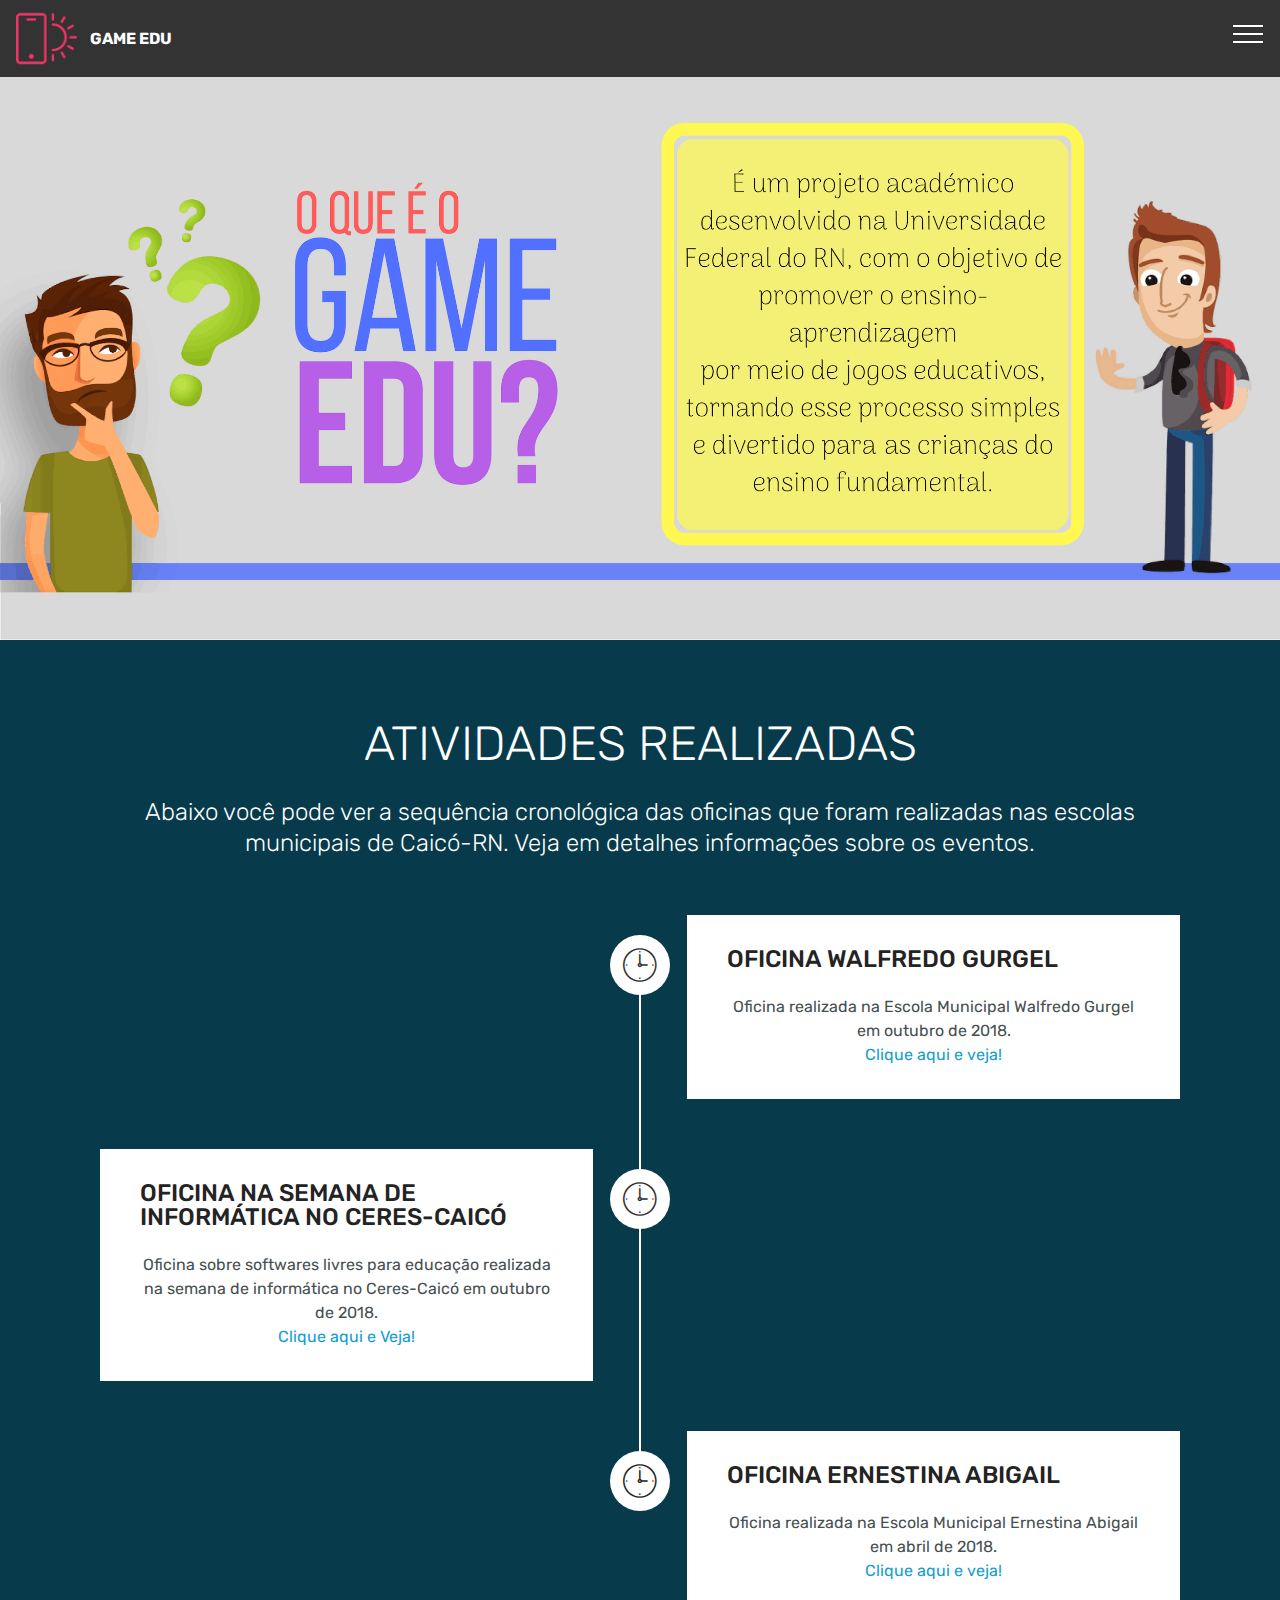
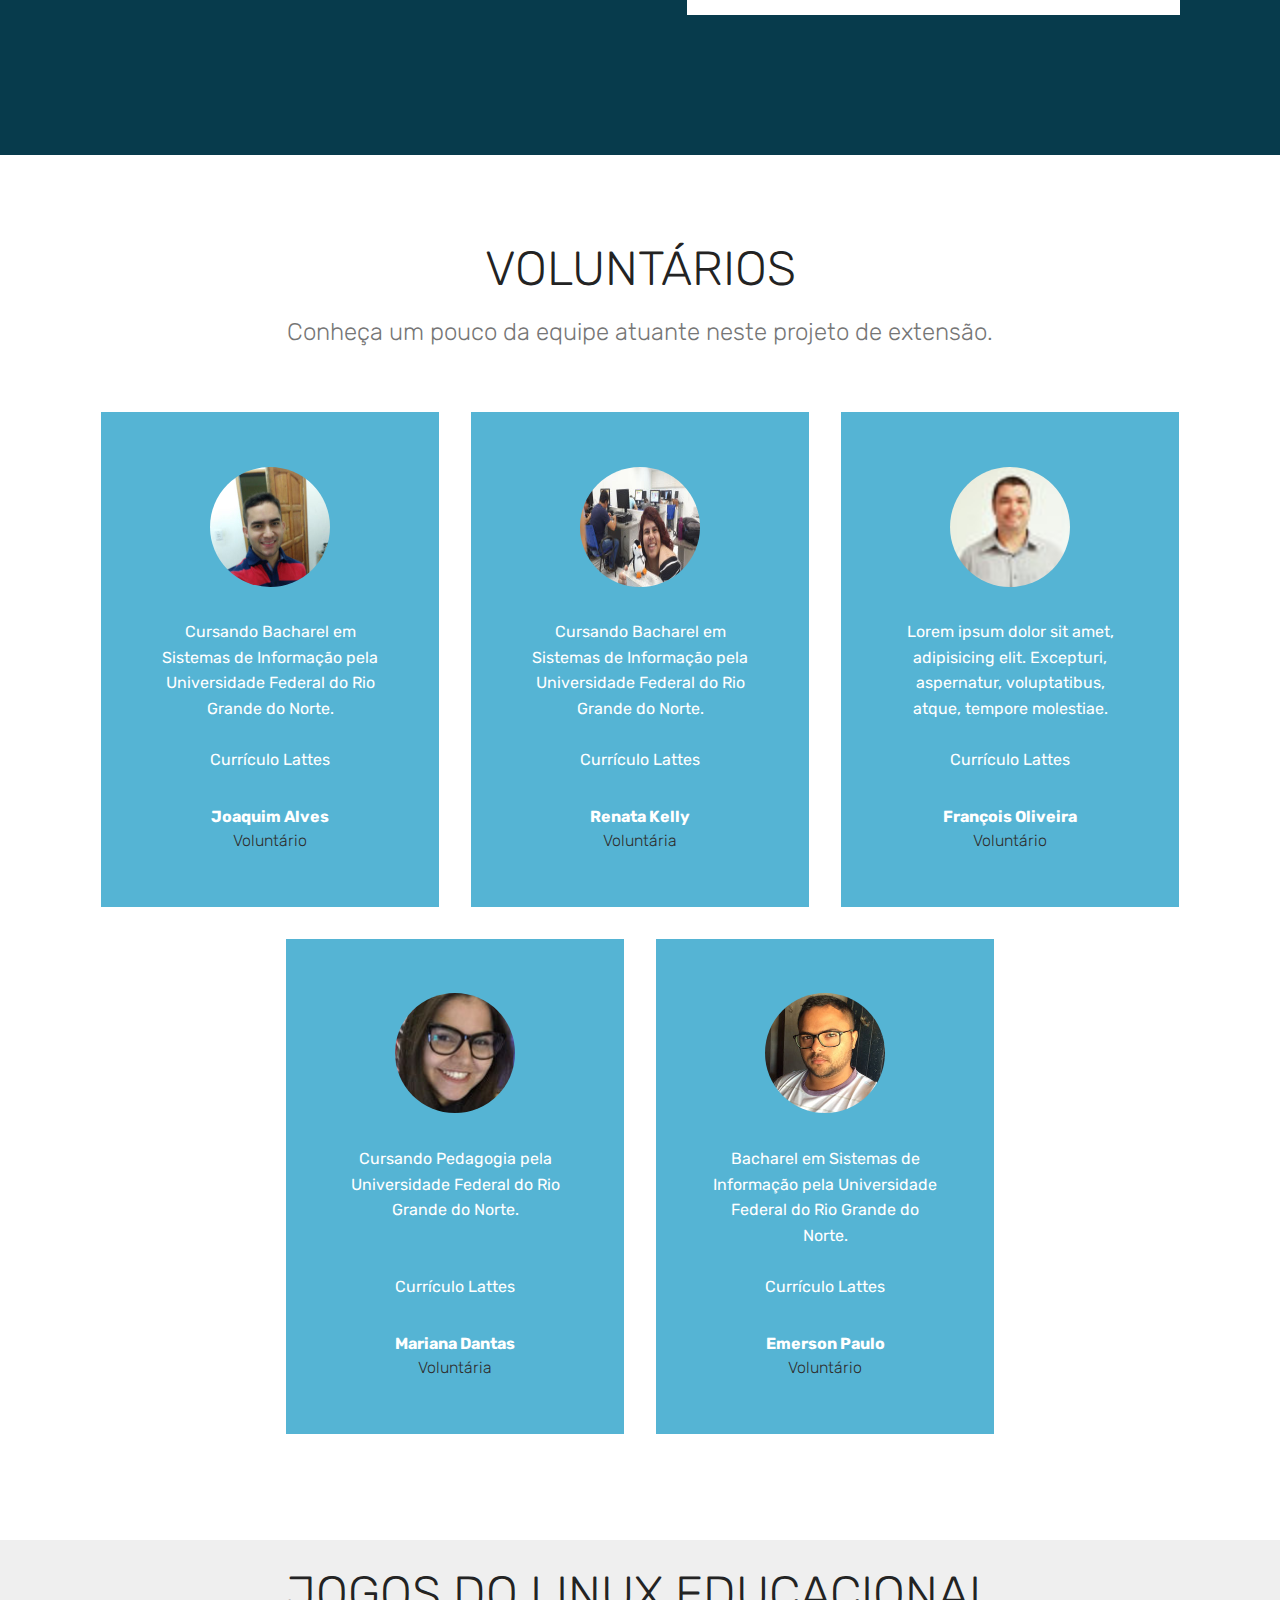
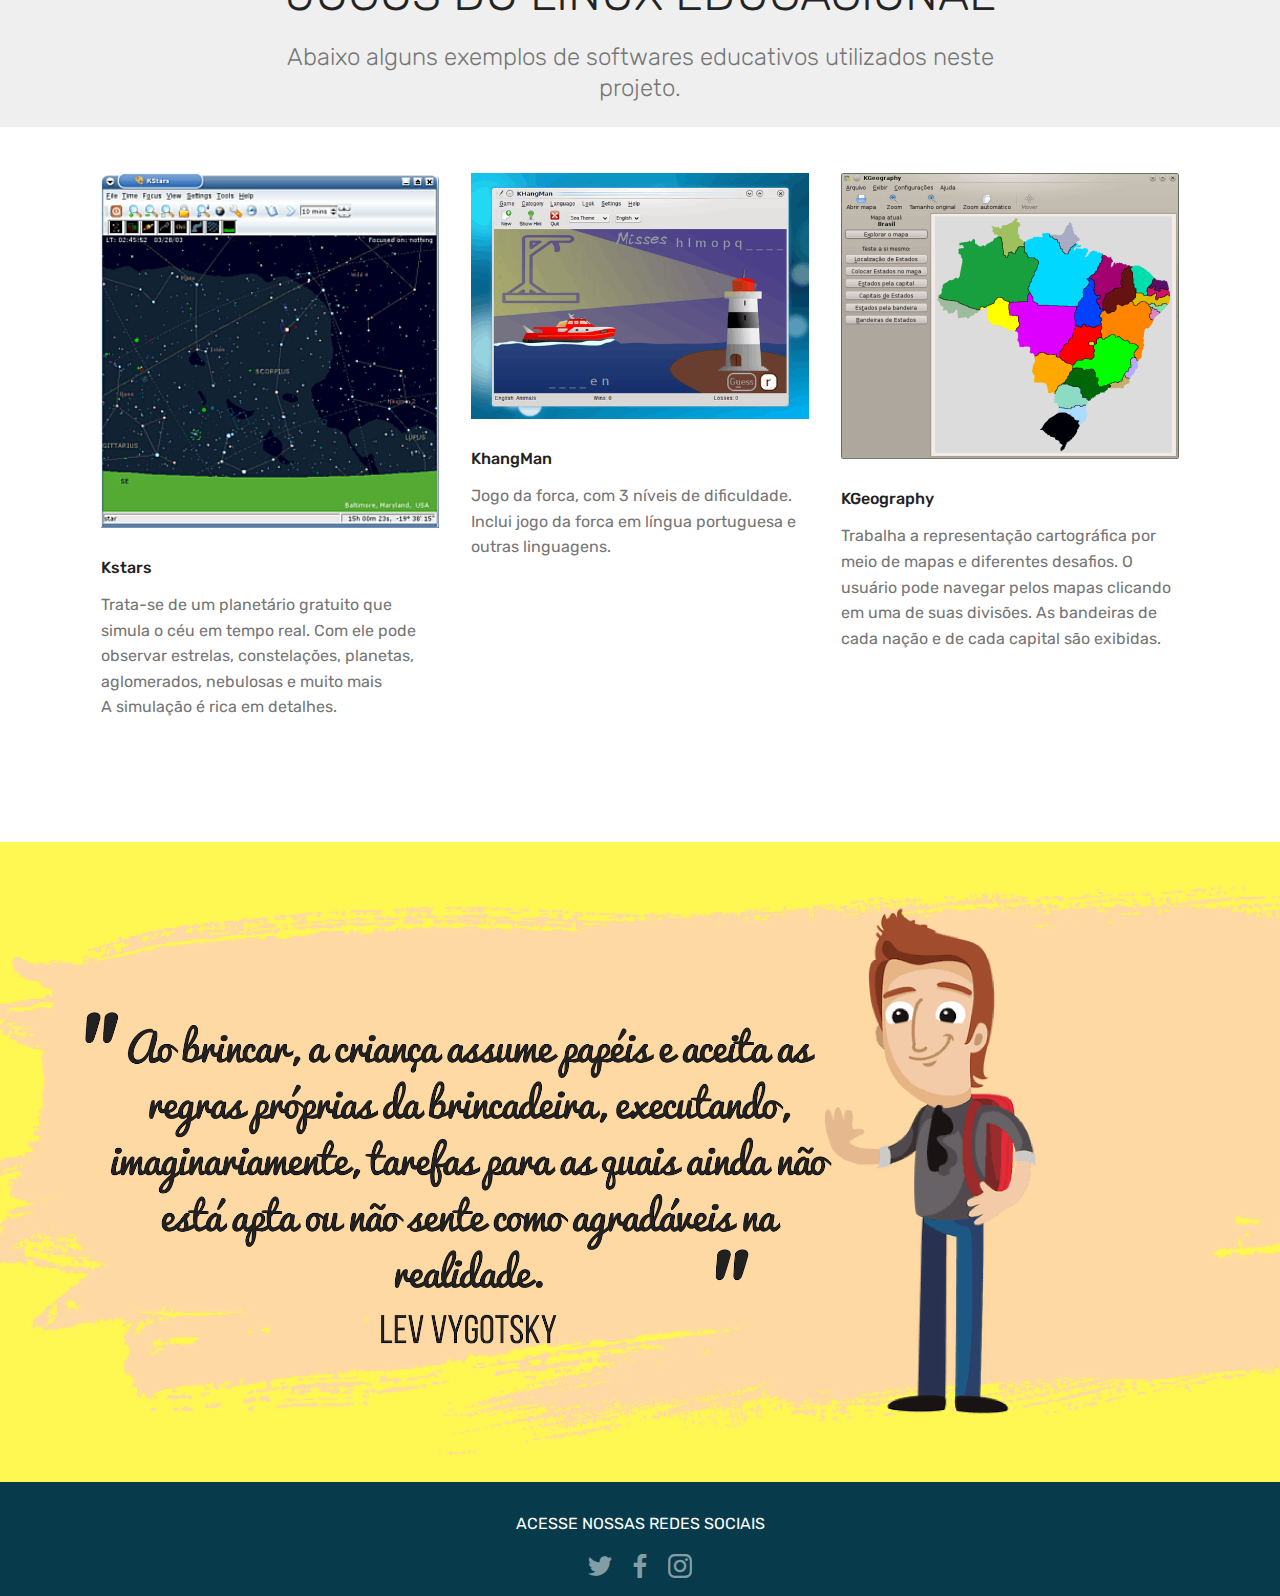
==== commit d56dae12: "create github pages" ====
--- a/index.html
+++ b/index.html
@@ -55,7 +55,7 @@
     </nav>
 </section>
 
-<section class="engine"><a href="https://mobirise.info/o">free portfolio web templates</a></section><section class="cid-r8x4QXz73Z" id="image2-9">
+<section class="engine"><a href="https://mobirise.info">Mobirise</a></section><section class="cid-r8x4QXz73Z" id="image2-9">
 
     
 
@@ -85,7 +85,7 @@
                 <div class="col-xs-12 col-md-6 align-left">
                     <div class="timeline-text-content">
                         <h4 class="mbr-timeline-title pb-3 mbr-fonts-style display-5">OFICINA WALFREDO GURGEL</h4>
-                        <p class="mbr-timeline-text mbr-fonts-style display-7">Oficina realizada na Escola Municipal Walfredo Gurgel.<br><a href="page1.html">Clique aqui e veja!</a></p>
+                        <p class="mbr-timeline-text mbr-fonts-style display-7">Oficina realizada na Escola Municipal Walfredo Gurgel em outubro de 2018.<br><a href="page1.html">Clique aqui e veja!</a></p>
                      </div>
                 </div>
             </div>
@@ -99,7 +99,7 @@
                         <h4 class="mbr-timeline-title pb-3 mbr-fonts-style display-5">
                             OFICINA NA SEMANA DE INFORMÁTICA NO CERES-CAICÓ</h4>
                         <p class="mbr-timeline-text mbr-fonts-style display-7">
-                            Oficina sobre softwares livres para educação realizada na semana de informática no Ceres-Caicó.<br><a href="page1.html">Clique aqui e Veja!</a></p>
+                            Oficina sobre softwares livres para educação realizada na semana de informática no Ceres-Caicó em outubro de 2018.<br><a href="page1.html">Clique aqui e Veja!</a></p>
                     </div>
                 </div>
             </div> 
@@ -112,7 +112,7 @@
                     <div class="timeline-text-content">
                         <h4 class="mbr-timeline-title pb-3 mbr-fonts-style display-5">OFICINA ERNESTINA ABIGAIL</h4>      
                         <p class="mbr-timeline-text mbr-fonts-style display-7">
-                            Oficina realizada na Escola Municipal Ernestina Abigail.<br><a href="page1.html">Clique aqui e veja!</a></p>
+                            Oficina realizada na Escola Municipal Ernestina Abigail em abril de 2018.<br><a href="page1.html">Clique aqui e veja!</a></p>
                     </div>
                 </div>
             </div>
--- a/assets/mobirise/css/mbr-additional.css
+++ b/assets/mobirise/css/mbr-additional.css
@@ -2477,8 +2477,188 @@
 .cid-r8Cvv4fIqJ .dropdown-item:hover {
   color: #c1c1c1 !important;
 }
+.cid-r8Cih1bX1V {
+  padding-top: 120px;
+  padding-bottom: 45px;
+  background-color: #cebfaf;
+  background: linear-gradient(45deg, #cebfaf, #2e2e2e);
+}
+.cid-r8Cih1bX1V .mbr-section-subtitle {
+  color: #767676;
+}
+.cid-r8Cih1bX1V .btn {
+  margin: 0 0 .5rem 0;
+}
+.cid-r8Cih1bX1V H2 {
+  text-align: right;
+  color: #ffffff;
+}
+.cid-r8CiR01d60 {
+  padding-top: 60px;
+  padding-bottom: 30px;
+  background-color: #efefef;
+}
+.cid-r8CiR01d60 .mbr-text,
+.cid-r8CiR01d60 blockquote {
+  color: #767676;
+}
+.cid-r8CiR01d60 B {
+  color: #4f4943;
+}
+.cid-r8Cj1lngPt {
+  padding-top: 0px;
+  padding-bottom: 0px;
+  background-color: #ffffff;
+}
+.cid-r8Cj1lngPt .mbr-slider .carousel-control {
+  background: #1b1b1b;
+}
+.cid-r8Cj1lngPt .mbr-slider .carousel-control-prev {
+  left: 0;
+  margin-left: 2.5rem;
+}
+.cid-r8Cj1lngPt .mbr-slider .carousel-control-next {
+  right: 0;
+  margin-right: 2.5rem;
+}
+.cid-r8Cj1lngPt .mbr-slider .modal-body .close {
+  background: #1b1b1b;
+}
+.cid-r8Cj1lngPt .mbr-gallery-item > div::before {
+  content: '';
+  position: absolute;
+  left: 0;
+  top: 0;
+  width: 100%;
+  height: 100%;
+  background: #554346;
+  opacity: 0;
+  -webkit-transition: 0.2s opacity ease-in-out;
+  transition: 0.2s opacity ease-in-out;
+  background: linear-gradient(to left, #554346, #45505b) !important;
+}
+.cid-r8Cj1lngPt .mbr-gallery-item > div:hover .mbr-gallery-title::before {
+  background: transparent !important;
+}
+.cid-r8Cj1lngPt .mbr-gallery-item > div:hover:before {
+  opacity: 0.7 !important;
+}
+.cid-r8Cj1lngPt .mbr-gallery-title {
+  font-size: .9em;
+  position: absolute;
+  display: block;
+  width: 100%;
+  bottom: 0;
+  padding: 1rem;
+  color: #fff;
+  z-index: 2;
+}
+.cid-r8Cj1lngPt .mbr-gallery-title:before {
+  content: " ";
+  width: 100%;
+  height: 100%;
+  top: 0;
+  left: 0;
+  z-index: -1;
+  position: absolute;
+  background: #554346 !important;
+  opacity: 0.7;
+  -webkit-transition: 0.2s background ease-in-out;
+  transition: 0.2s background ease-in-out;
+  background: linear-gradient(to left, #554346, #45505b) !important;
+}
+.cid-r8Co4iBhxL {
+  padding-top: 45px;
+  padding-bottom: 30px;
+  background-color: #cebfaf;
+  background: linear-gradient(45deg, #cebfaf, #2e2e2e);
+}
+.cid-r8Co4iBhxL .mbr-section-subtitle {
+  color: #767676;
+}
+.cid-r8Co4iBhxL .btn {
+  margin: 0 0 .5rem 0;
+}
+.cid-r8Co4iBhxL H2 {
+  text-align: right;
+  color: #ffffff;
+}
+.cid-r8CotJpFvd {
+  padding-top: 60px;
+  padding-bottom: 60px;
+  background-color: #efefef;
+}
+.cid-r8CotJpFvd .mbr-text,
+.cid-r8CotJpFvd blockquote {
+  color: #767676;
+}
+.cid-r8CotJpFvd B {
+  color: #4f4943;
+}
+.cid-r8CowVcG6m {
+  padding-top: 0px;
+  padding-bottom: 15px;
+  background-color: #ffffff;
+}
+.cid-r8CowVcG6m .mbr-slider .carousel-control {
+  background: #1b1b1b;
+}
+.cid-r8CowVcG6m .mbr-slider .carousel-control-prev {
+  left: 0;
+  margin-left: 2.5rem;
+}
+.cid-r8CowVcG6m .mbr-slider .carousel-control-next {
+  right: 0;
+  margin-right: 2.5rem;
+}
+.cid-r8CowVcG6m .mbr-slider .modal-body .close {
+  background: #1b1b1b;
+}
+.cid-r8CowVcG6m .mbr-gallery-item > div::before {
+  content: '';
+  position: absolute;
+  left: 0;
+  top: 0;
+  width: 100%;
+  height: 100%;
+  background: #554346;
+  opacity: 0;
+  -webkit-transition: 0.2s opacity ease-in-out;
+  transition: 0.2s opacity ease-in-out;
+  background: linear-gradient(to left, #554346, #45505b) !important;
+}
+.cid-r8CowVcG6m .mbr-gallery-item > div:hover .mbr-gallery-title::before {
+  background: transparent !important;
+}
+.cid-r8CowVcG6m .mbr-gallery-item > div:hover:before {
+  opacity: 0.7 !important;
+}
+.cid-r8CowVcG6m .mbr-gallery-title {
+  font-size: .9em;
+  position: absolute;
+  display: block;
+  width: 100%;
+  bottom: 0;
+  padding: 1rem;
+  color: #fff;
+  z-index: 2;
+}
+.cid-r8CowVcG6m .mbr-gallery-title:before {
+  content: " ";
+  width: 100%;
+  height: 100%;
+  top: 0;
+  left: 0;
+  z-index: -1;
+  position: absolute;
+  background: #554346 !important;
+  opacity: 0.7;
+  -webkit-transition: 0.2s background ease-in-out;
+  transition: 0.2s background ease-in-out;
+  background: linear-gradient(to left, #554346, #45505b) !important;
+}
 .cid-r8A2WTXWtC {
-  padding-top: 120px;
+  padding-top: 45px;
   padding-bottom: 30px;
   background-color: #cebfaf;
   background: linear-gradient(45deg, #cebfaf, #2e2e2e);
@@ -2570,186 +2750,6 @@
   transition: 0.2s background ease-in-out;
   background: linear-gradient(to left, #554346, #45505b) !important;
 }
-.cid-r8Co4iBhxL {
-  padding-top: 45px;
-  padding-bottom: 30px;
-  background-color: #cebfaf;
-  background: linear-gradient(45deg, #cebfaf, #2e2e2e);
-}
-.cid-r8Co4iBhxL .mbr-section-subtitle {
-  color: #767676;
-}
-.cid-r8Co4iBhxL .btn {
-  margin: 0 0 .5rem 0;
-}
-.cid-r8Co4iBhxL H2 {
-  text-align: right;
-  color: #ffffff;
-}
-.cid-r8CotJpFvd {
-  padding-top: 60px;
-  padding-bottom: 60px;
-  background-color: #efefef;
-}
-.cid-r8CotJpFvd .mbr-text,
-.cid-r8CotJpFvd blockquote {
-  color: #767676;
-}
-.cid-r8CotJpFvd B {
-  color: #4f4943;
-}
-.cid-r8CowVcG6m {
-  padding-top: 0px;
-  padding-bottom: 15px;
-  background-color: #ffffff;
-}
-.cid-r8CowVcG6m .mbr-slider .carousel-control {
-  background: #1b1b1b;
-}
-.cid-r8CowVcG6m .mbr-slider .carousel-control-prev {
-  left: 0;
-  margin-left: 2.5rem;
-}
-.cid-r8CowVcG6m .mbr-slider .carousel-control-next {
-  right: 0;
-  margin-right: 2.5rem;
-}
-.cid-r8CowVcG6m .mbr-slider .modal-body .close {
-  background: #1b1b1b;
-}
-.cid-r8CowVcG6m .mbr-gallery-item > div::before {
-  content: '';
-  position: absolute;
-  left: 0;
-  top: 0;
-  width: 100%;
-  height: 100%;
-  background: #554346;
-  opacity: 0;
-  -webkit-transition: 0.2s opacity ease-in-out;
-  transition: 0.2s opacity ease-in-out;
-  background: linear-gradient(to left, #554346, #45505b) !important;
-}
-.cid-r8CowVcG6m .mbr-gallery-item > div:hover .mbr-gallery-title::before {
-  background: transparent !important;
-}
-.cid-r8CowVcG6m .mbr-gallery-item > div:hover:before {
-  opacity: 0.7 !important;
-}
-.cid-r8CowVcG6m .mbr-gallery-title {
-  font-size: .9em;
-  position: absolute;
-  display: block;
-  width: 100%;
-  bottom: 0;
-  padding: 1rem;
-  color: #fff;
-  z-index: 2;
-}
-.cid-r8CowVcG6m .mbr-gallery-title:before {
-  content: " ";
-  width: 100%;
-  height: 100%;
-  top: 0;
-  left: 0;
-  z-index: -1;
-  position: absolute;
-  background: #554346 !important;
-  opacity: 0.7;
-  -webkit-transition: 0.2s background ease-in-out;
-  transition: 0.2s background ease-in-out;
-  background: linear-gradient(to left, #554346, #45505b) !important;
-}
-.cid-r8Cih1bX1V {
-  padding-top: 45px;
-  padding-bottom: 45px;
-  background-color: #cebfaf;
-  background: linear-gradient(45deg, #cebfaf, #2e2e2e);
-}
-.cid-r8Cih1bX1V .mbr-section-subtitle {
-  color: #767676;
-}
-.cid-r8Cih1bX1V .btn {
-  margin: 0 0 .5rem 0;
-}
-.cid-r8Cih1bX1V H2 {
-  text-align: right;
-  color: #ffffff;
-}
-.cid-r8CiR01d60 {
-  padding-top: 60px;
-  padding-bottom: 30px;
-  background-color: #efefef;
-}
-.cid-r8CiR01d60 .mbr-text,
-.cid-r8CiR01d60 blockquote {
-  color: #767676;
-}
-.cid-r8CiR01d60 B {
-  color: #4f4943;
-}
-.cid-r8Cj1lngPt {
-  padding-top: 0px;
-  padding-bottom: 0px;
-  background-color: #ffffff;
-}
-.cid-r8Cj1lngPt .mbr-slider .carousel-control {
-  background: #1b1b1b;
-}
-.cid-r8Cj1lngPt .mbr-slider .carousel-control-prev {
-  left: 0;
-  margin-left: 2.5rem;
-}
-.cid-r8Cj1lngPt .mbr-slider .carousel-control-next {
-  right: 0;
-  margin-right: 2.5rem;
-}
-.cid-r8Cj1lngPt .mbr-slider .modal-body .close {
-  background: #1b1b1b;
-}
-.cid-r8Cj1lngPt .mbr-gallery-item > div::before {
-  content: '';
-  position: absolute;
-  left: 0;
-  top: 0;
-  width: 100%;
-  height: 100%;
-  background: #554346;
-  opacity: 0;
-  -webkit-transition: 0.2s opacity ease-in-out;
-  transition: 0.2s opacity ease-in-out;
-  background: linear-gradient(to left, #554346, #45505b) !important;
-}
-.cid-r8Cj1lngPt .mbr-gallery-item > div:hover .mbr-gallery-title::before {
-  background: transparent !important;
-}
-.cid-r8Cj1lngPt .mbr-gallery-item > div:hover:before {
-  opacity: 0.7 !important;
-}
-.cid-r8Cj1lngPt .mbr-gallery-title {
-  font-size: .9em;
-  position: absolute;
-  display: block;
-  width: 100%;
-  bottom: 0;
-  padding: 1rem;
-  color: #fff;
-  z-index: 2;
-}
-.cid-r8Cj1lngPt .mbr-gallery-title:before {
-  content: " ";
-  width: 100%;
-  height: 100%;
-  top: 0;
-  left: 0;
-  z-index: -1;
-  position: absolute;
-  background: #554346 !important;
-  opacity: 0.7;
-  -webkit-transition: 0.2s background ease-in-out;
-  transition: 0.2s background ease-in-out;
-  background: linear-gradient(to left, #554346, #45505b) !important;
-}
 .cid-r8CtdS3mUG {
   padding-top: 30px;
   padding-bottom: 30px;
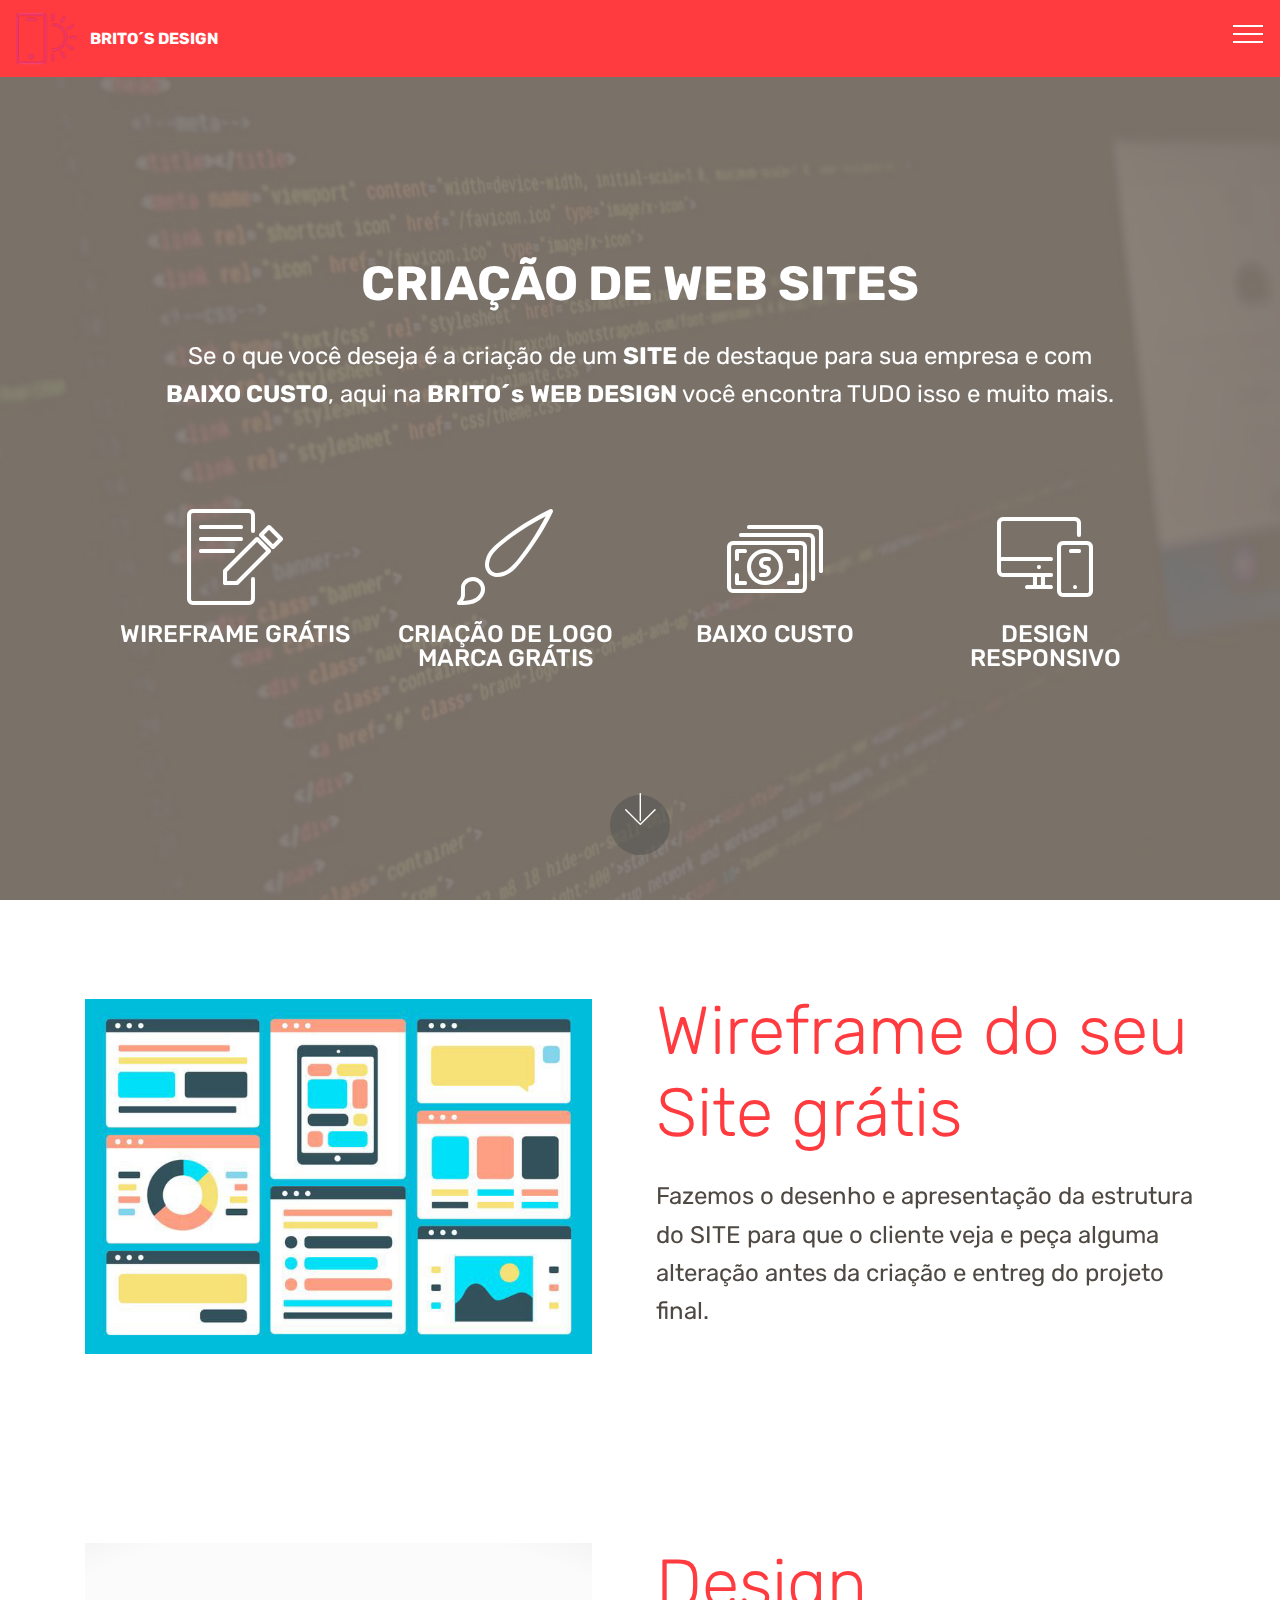
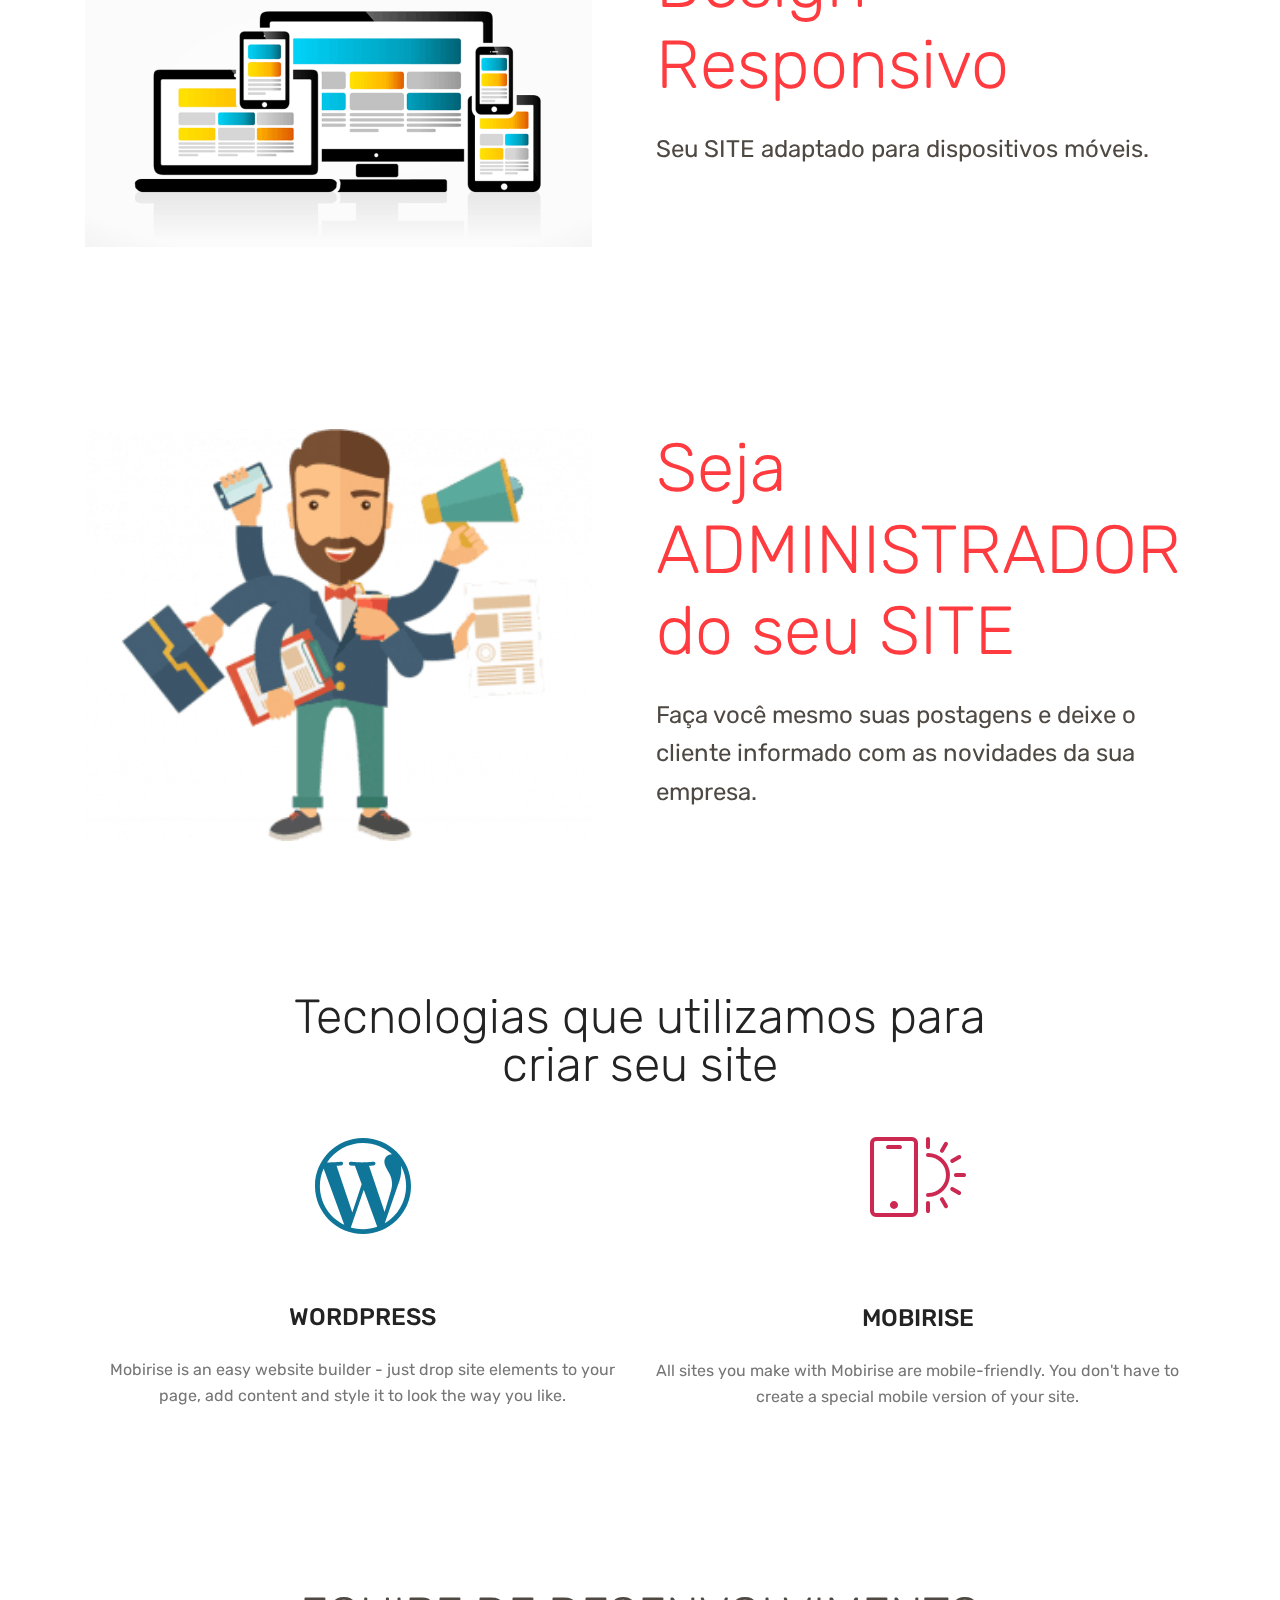
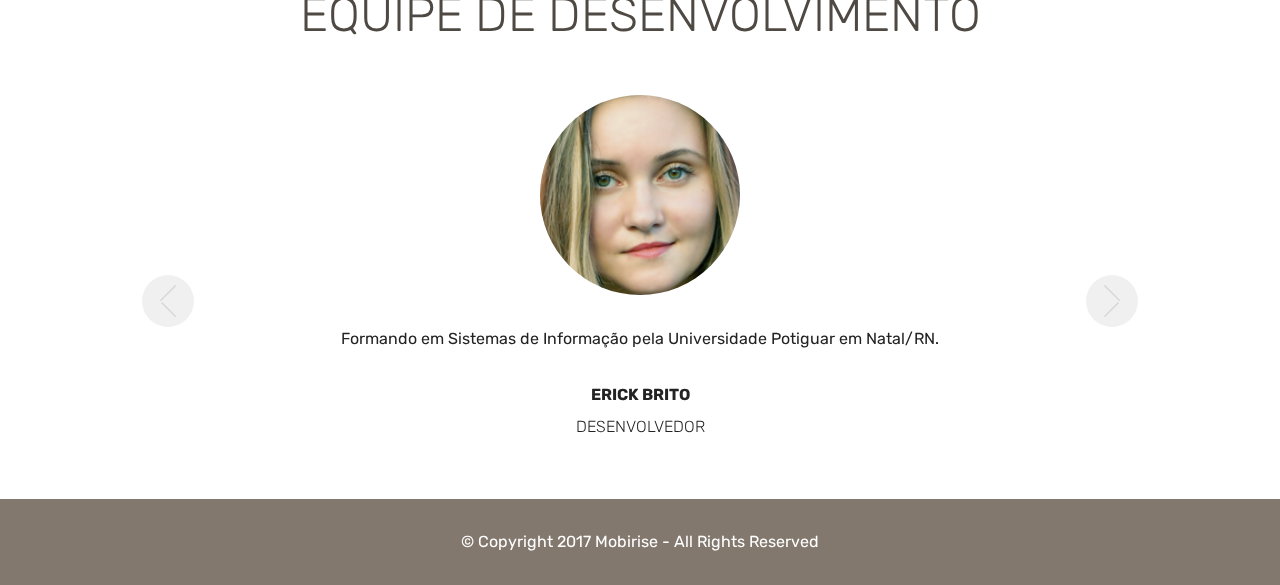
==== commit e5a1b026: "create github pages" ====
--- a/index.html
+++ b/index.html
@@ -8,7 +8,7 @@
   <meta name="viewport" content="width=device-width, initial-scale=1, minimum-scale=1">
   <link rel="shortcut icon" href="assets/images/logo2.png" type="image/x-icon">
   <meta name="description" content="">
-  <title>Home</title>
+  <title>Web Sites</title>
   <link rel="stylesheet" href="assets/web/assets/mobirise-icons/mobirise-icons.css">
   <link rel="stylesheet" href="assets/tether/tether.min.css">
   <link rel="stylesheet" href="assets/bootstrap/css/bootstrap.min.css">
@@ -23,7 +23,7 @@
   
 </head>
 <body>
-  <section class="menu cid-r8CwwDojID" once="menu" id="menu1-17">
+  <section class="menu cid-rbay21nJYA" once="menu" id="menu1-0">
 
     
 
@@ -43,294 +43,280 @@
                          <img src="assets/images/logo2.png" alt="Mobirise" style="height: 3.8rem;">
                     </a>
                 </span>
-                <span class="navbar-caption-wrap"><a class="navbar-caption text-white display-4" href="https://mobirise.co">GAME EDU</a></span>
+                <span class="navbar-caption-wrap"><a class="navbar-caption text-white display-4" href="https://mobirise.co">
+                        BRITO´S DESIGN</a></span>
             </div>
         </div>
         <div class="collapse navbar-collapse" id="navbarSupportedContent">
             <ul class="navbar-nav nav-dropdown nav-right" data-app-modern-menu="true"><li class="nav-item">
-                    <a class="nav-link link text-white display-4" href="page1.html">OFICINAS                  </a>
-                </li><li class="nav-item"><a class="nav-link link text-white display-4" href="index.html">INÍCIO</a></li></ul>
+                    <a class="nav-link link text-white display-4" href="index.html">
+                        WEB SITES &nbsp; &nbsp; &nbsp; &nbsp; &nbsp; &nbsp; &nbsp; &nbsp; &nbsp; &nbsp;&nbsp;</a>
+                </li><li class="nav-item"><a class="nav-link link text-white display-4" href="page1.html">
+                        CRIAR VÍDEOS &nbsp; &nbsp; &nbsp; &nbsp; &nbsp; &nbsp; &nbsp; &nbsp; &nbsp; &nbsp;&nbsp;</a></li></ul>
             
         </div>
     </nav>
 </section>
 
-<section class="engine"><a href="https://mobirise.info">Mobirise</a></section><section class="cid-r8x4QXz73Z" id="image2-9">
-
-    
-
-    <figure class="mbr-figure">
-        <div class="image-block" style="width: 100%;">
-            <img src="assets/images/fundoa-2500x1250.png" alt="Mobirise" title="">
+<section class="engine"><a href="https://mobirise.info/p">web templates free download</a></section><section class="header12 cid-rbazTMP4xJ mbr-fullscreen mbr-parallax-background" id="header12-1">
+
+    
+
+    <div class="mbr-overlay" style="opacity: 0.9; background-color: rgb(130, 120, 110);">
+    </div>
+
+    <div class="container  ">
+            <div class="media-container">
+                <div class="col-md-12 align-center">
+                    <h1 class="mbr-section-title pb-3 mbr-white mbr-bold mbr-fonts-style display-2"><br>CRIAÇÃO DE WEB SITES</h1>
+                    <p class="mbr-text pb-3 mbr-white mbr-fonts-style display-5">Se o que você deseja é a criação de um <strong>SITE</strong> de destaque para sua empresa e com <br><strong>BAIXO CUSTO</strong>, aqui na <strong>BRITO´s</strong> <strong>WEB DESIGN</strong> você encontra TUDO isso e muito mais.</p>
+                    
+
+                    <div class="icons-media-container mbr-white">
+                        <div class="card col-12 col-md-6 col-lg-3">
+                            <div class="icon-block">
+                            
+                                <span class="mbr-iconfont mbri-edit"></span>
+                            
+                            </div>
+                            <h5 class="mbr-fonts-style display-5">
+                                WIREFRAME GRÁTIS</h5>
+                        </div>
+
+                        <div class="card col-12 col-md-6 col-lg-3">
+                            <div class="icon-block">
+                                
+                                    <span class="mbr-iconfont mbri-change-style" style="color: rgb(255, 255, 255); fill: rgb(255, 255, 255);"></span>
+                                
+                            </div>
+                            <h5 class="mbr-fonts-style display-5">
+                                CRIAÇÃO DE LOGO MARCA GRÁTIS</h5>
+                        </div>
+
+                        <div class="card col-12 col-md-6 col-lg-3">
+                            <div class="icon-block">
+                                
+                                    <span class="mbr-iconfont mbri-cash"></span>
+                                
+                            </div>
+                            <h5 class="mbr-fonts-style display-5">BAIXO CUSTO</h5>
+                        </div>
+
+                        <div class="card col-12 col-md-6 col-lg-3">
+                            <div class="icon-block">
+                                
+                                    <span class="mbr-iconfont mbri-responsive"></span>
+                                
+                            </div>
+                            <h5 class="mbr-fonts-style display-5">DESIGN RESPONSIVO</h5>
+                        </div>
+                    </div>
+                </div>
+            </div>
+    </div>
+
+    <div class="mbr-arrow hidden-sm-down" aria-hidden="true">
+        <a href="#next">
+            <i class="mbri-down mbr-iconfont"></i>
+        </a>
+    </div>
+</section>
+
+<section class="header3 cid-rbaOUvauVk" id="header3-3">
+
+    
+
+    
+
+    <div class="container">
+        <div class="media-container-row">
+            <div class="mbr-figure" style="width: 100%;">
+                <img src="assets/images/wireframe-700x490.jpg" alt="Mobirise" title="">
+            </div>
+
+            <div class="media-content">
+                <h1 class="mbr-section-title mbr-white pb-3 mbr-fonts-style display-1">Wireframe do seu Site grátis</h1>
+                
+                <div class="mbr-section-text mbr-white pb-3 ">
+                    <p class="mbr-text mbr-fonts-style display-5">
+                        Fazemos o desenho e apresentação da estrutura do SITE para que o cliente veja e peça alguma alteração antes da criação e entreg do projeto final.</p>
+                </div>
+                
+            </div>
+        </div>
+    </div>
+
+</section>
+
+<section class="header3 cid-rbaRBP5B8l" id="header3-4">
+
+    
+
+    
+
+    <div class="container">
+        <div class="media-container-row">
+            <div class="mbr-figure" style="width: 100%;">
+                <img src="assets/images/responsividade-1014x608.png" alt="Mobirise" title="">
+            </div>
+
+            <div class="media-content">
+                <h1 class="mbr-section-title mbr-white pb-3 mbr-fonts-style display-1">
+                    Design Responsivo</h1>
+                
+                <div class="mbr-section-text mbr-white pb-3 ">
+                    <p class="mbr-text mbr-fonts-style display-5">
+                        Seu SITE adaptado para dispositivos móveis.</p>
+                </div>
+                
+            </div>
+        </div>
+    </div>
+
+</section>
+
+<section class="header3 cid-rbb8tVB6J5" id="header3-e">
+
+    
+
+    
+
+    <div class="container">
+        <div class="media-container-row">
+            <div class="mbr-figure" style="width: 100%;">
+                <img src="assets/images/administrador-300x244.png" alt="Mobirise" title="">
+            </div>
+
+            <div class="media-content">
+                <h1 class="mbr-section-title mbr-white pb-3 mbr-fonts-style display-1">
+                    Seja ADMINISTRADOR do seu SITE</h1>
+                
+                <div class="mbr-section-text mbr-white pb-3 ">
+                    <p class="mbr-text mbr-fonts-style display-5">Faça você mesmo suas postagens e deixe o cliente informado com as novidades da sua empresa.</p>
+                </div>
+                
+            </div>
+        </div>
+    </div>
+
+</section>
+
+<section class="mbr-section content4 cid-rbbcMczuMg" id="content4-h">
+
+    
+
+    <div class="container">
+        <div class="media-container-row">
+            <div class="title col-12 col-md-8">
+                <h2 class="align-center pb-3 mbr-fonts-style display-2">Tecnologias que utilizamos para criar seu site</h2>
+                
+                
+            </div>
+        </div>
+    </div>
+</section>
+
+<section class="features1 cid-rbbccH25MA" id="features1-g">
+    
+    
+
+    
+    <div class="container">
+        <div class="media-container-row">
+
+            <div class="card p-3 col-12 col-md-6">
+                <div class="card-img pb-3">
+                    <span class="mbr-iconfont socicon-wordpress socicon" style="color: rgb(15, 118, 153); fill: rgb(15, 118, 153);"></span>
+                </div>
+                <div class="card-box">
+                    <h4 class="card-title py-3 mbr-fonts-style display-5">
+                        WORDPRESS</h4>
+                    <p class="mbr-text mbr-fonts-style display-7">
+                        Mobirise is an easy website builder - just drop site elements to your page, add content and style it to look the way you like.
+                    </p>
+                </div>
+            </div>
+
+            <div class="card p-3 col-12 col-md-6">
+                <div class="card-img pb-3">
+                    <span class="mbr-iconfont mbri-mobirise" style="color: rgb(204, 41, 82); fill: rgb(204, 41, 82);"></span>
+                </div>
+                <div class="card-box">
+                    <h4 class="card-title py-3 mbr-fonts-style display-5"><br><br>MOBIRISE</h4>
+                    <p class="mbr-text mbr-fonts-style display-7">
+                        All sites you make with Mobirise are mobile-friendly. You don't have to create a special mobile version of your site.
+                    </p>
+                </div>
+            </div>
+
             
-        </div>
-    </figure>
-</section>
-
-<section class="timeline2 cid-r8xfexLGfz" id="timeline2-b">
-
-    
-
-    
-
-    <div class="container align-center">
-        <h2 class="mbr-section-title pb-3 mbr-fonts-style display-2">ATIVIDADES REALIZADAS</h2>
-        <h3 class="mbr-section-subtitle pb-5 mbr-fonts-style display-5">Abaixo você pode ver a sequência cronológica das oficinas que foram realizadas nas escolas municipais de Caicó-RN. Veja em detalhes informações sobre os eventos.</h3>
-
-        <div class="container timelines-container" mbri-timelines="">
-            <div class="row timeline-element reverse separline">      
-                <span class="iconsBackground">
-                    <span class="mbr-iconfont mbri-clock" style="color: rgb(46, 46, 46); fill: rgb(46, 46, 46);"></span>
-                </span>          
-                <div class="col-xs-12 col-md-6 align-left">
-                    <div class="timeline-text-content">
-                        <h4 class="mbr-timeline-title pb-3 mbr-fonts-style display-5">OFICINA WALFREDO GURGEL</h4>
-                        <p class="mbr-timeline-text mbr-fonts-style display-7">Oficina realizada na Escola Municipal Walfredo Gurgel em outubro de 2018.<br><a href="page1.html">Clique aqui e veja!</a></p>
-                     </div>
-                </div>
-            </div>
-
-            <div class="row timeline-element  separline">
-                <span class="iconsBackground">
-                    <span class="mbr-iconfont mbri-clock" style="color: rgb(46, 46, 46); fill: rgb(46, 46, 46);"></span>
-                </span>
-                <div class="col-xs-12 col-md-6 align-left ">
-                    <div class="timeline-text-content">
-                        <h4 class="mbr-timeline-title pb-3 mbr-fonts-style display-5">
-                            OFICINA NA SEMANA DE INFORMÁTICA NO CERES-CAICÓ</h4>
-                        <p class="mbr-timeline-text mbr-fonts-style display-7">
-                            Oficina sobre softwares livres para educação realizada na semana de informática no Ceres-Caicó em outubro de 2018.<br><a href="page1.html">Clique aqui e Veja!</a></p>
+
+            
+
+        </div>
+
+    </div>
+
+</section>
+
+<section class="carousel slide testimonials-slider cid-rbaAEqrnxt" id="testimonials-slider1-2">
+    
+    
+
+    
+
+    <div class="container text-center">
+        <h2 class="pb-5 mbr-fonts-style display-2">
+            EQUIPE DE DESENVOLVIMENTO</h2>
+
+        <div class="carousel slide" data-ride="carousel" role="listbox">
+            <div class="carousel-inner">
+                
+                
+            <div class="carousel-item">
+                    <div class="user col-md-8">
+                        <div class="user_image">
+                            <img src="assets/images/face3.jpg">
+                        </div>
+                        <div class="user_text pb-3">
+                            <p class="mbr-fonts-style display-7">
+                                Formando em Sistemas de Informação pela Universidade Potiguar em Natal/RN.</p>
+                        </div>
+                        <div class="user_name mbr-bold pb-2 mbr-fonts-style display-7">
+                            ERICK BRITO</div>
+                        <div class="user_desk mbr-light mbr-fonts-style display-7">DESENVOLVEDOR</div>
                     </div>
-                </div>
-            </div> 
-
-            <div class="row timeline-element reverse">
-                <span class="iconsBackground">
-                    <span class="mbr-iconfont mbri-clock"></span>
-                </span>
-                <div class="col-xs-12 col-md-6 align-left">
-                    <div class="timeline-text-content">
-                        <h4 class="mbr-timeline-title pb-3 mbr-fonts-style display-5">OFICINA ERNESTINA ABIGAIL</h4>      
-                        <p class="mbr-timeline-text mbr-fonts-style display-7">
-                            Oficina realizada na Escola Municipal Ernestina Abigail em abril de 2018.<br><a href="page1.html">Clique aqui e veja!</a></p>
+                </div><div class="carousel-item">
+                    <div class="user col-md-8">
+                        <div class="user_image">
+                            <img src="assets/images/perfil-joaquim-1-400x533.jpg" alt="" title="">
+                        </div>
+                        <div class="user_text pb-3">
+                            <p class="mbr-fonts-style display-7">
+                                Concluínte em Bacharel Sistemas de Informação pela Universidade Federal do Rio Grande do Norte.</p>
+                        </div>
+                        <div class="user_name mbr-bold pb-2 mbr-fonts-style display-7">
+                            JOAQUIM ALVES</div>
+                        <div class="user_desk mbr-light mbr-fonts-style display-7">WEB DESIGN</div>
                     </div>
-                </div>
-            </div>
-
-            
-
-            
-
-            
-
-            
-
-            
-
-            
-
-            
-
-            
-
-            
-        </div>
-    </div>
-</section>
-
-<section class="testimonials1 cid-r8xewvgM2D" id="testimonials1-a">
-
-    
-
-    
-    <div class="container">
-        <div class="media-container-row">
-            <div class="title col-12 align-center">
-                <h2 class="pb-3 mbr-fonts-style display-2">VOLUNTÁRIOS</h2>
-                <h3 class="mbr-section-subtitle mbr-light pb-3 mbr-fonts-style display-5">
-                    Conheça um pouco da equipe atuante neste projeto de extensão.</h3>
-            </div>
-        </div>
-    </div>
-
-    <div class="container pt-3 mt-2">
-        <div class="media-container-row">
-            <div class="mbr-testimonial p-3 align-center col-12 col-md-6 col-lg-4">
-                <div class="panel-item p-3">
-                    <div class="card-block">
-                        <div class="testimonial-photo">
-                            <img src="assets/images/j-240x320.jpg" alt="" title="">
-                        </div>
-                        <p class="mbr-text mbr-fonts-style display-7">Cursando Bacharel em Sistemas de Informação pela Universidade Federal do Rio Grande do Norte.<br><br><a href="http://lattes.cnpq.br/3255821191472822" class="text-white">Currículo Lattes</a></p>
-                    </div>
-                    <div class="card-footer">
-                        <div class="mbr-author-name mbr-bold mbr-fonts-style display-7">
-                             Joaquim Alves</div>
-                        <small class="mbr-author-desc mbr-italic mbr-light mbr-fonts-style display-7">
-                               Voluntário</small>
-                    </div>
-                </div>
-            </div>
-
-            <div class="mbr-testimonial p-3 align-center col-12 col-md-6 col-lg-4">
-                <div class="panel-item p-3">
-                    <div class="card-block">
-                        <div class="testimonial-photo">
-                            <img src="assets/images/whatsapp-image-2018-10-16-at-19.23.44-240x135.jpg" alt="" title="">
-                        </div>
-                        <p class="mbr-text mbr-fonts-style display-7">
-                           Cursando Bacharel em Sistemas de Informação pela Universidade Federal do Rio Grande do Norte.<br><br>Currículo Lattes</p>
-                    </div>
-                    <div class="card-footer">
-                        <div class="mbr-author-name mbr-bold mbr-fonts-style display-7">
-                             Renata Kelly</div>
-                        <small class="mbr-author-desc mbr-italic mbr-light mbr-fonts-style display-7">
-                               Voluntária</small>
-                    </div>
-                </div>
-            </div>
-
-            <div class="mbr-testimonial p-3 align-center col-12 col-md-6 col-lg-4">
-                <div class="panel-item p-3">
-                    <div class="card-block">
-                        <div class="testimonial-photo">
-                            <img src="assets/images/11061991-886941904701833-4065175836948996944-n-1-horz-240x92.jpg" alt="" title="">
-                        </div>
-                        <p class="mbr-text mbr-fonts-style display-7">
-                           Lorem ipsum dolor sit amet, adipisicing elit. Excepturi, aspernatur, voluptatibus, atque, tempore molestiae.<br><br>Currículo Lattes
-                        </p>
-                    </div>
-                    <div class="card-footer">
-                        <div class="mbr-author-name mbr-bold mbr-fonts-style display-7">
-                             François Oliveira</div>
-                        <small class="mbr-author-desc mbr-italic mbr-light mbr-fonts-style display-7">Voluntário</small>
-                    </div>
-                </div>
-            </div>
-
-            <div class="mbr-testimonial p-3 align-center col-12 col-md-6 col-lg-4">
-                <div class="panel-item p-3">
-                    <div class="card-block">
-                        <div class="testimonial-photo">
-                            <img src="assets/images/mariana1-1-240x240.jpg" alt="" title="">
-                        </div>
-                        <p class="mbr-text mbr-fonts-style display-7">Cursando Pedagogia pela Universidade Federal do Rio Grande do Norte.
-<br>
-<br><br>Currículo Lattes</p>
-                    </div>
-                    <div class="card-footer">
-                        <div class="mbr-author-name mbr-bold mbr-fonts-style display-7">Mariana Dantas</div>
-                        <small class="mbr-author-desc mbr-italic mbr-light mbr-fonts-style display-7">
-                               Voluntária</small>
-                    </div>
-                </div>
-            </div>
-
-            <div class="mbr-testimonial p-3 align-center col-12 col-md-6 col-lg-4">
-                <div class="panel-item p-3">
-                    <div class="card-block">
-                        <div class="testimonial-photo">
-                            <img src="assets/images/emerson-240x241.jpg" alt="" title="">
-                        </div>
-                        <p class="mbr-text mbr-fonts-style display-7">Bacharel em Sistemas de Informação pela Universidade Federal do Rio Grande do Norte.
-<br>
-<br><a href="http://lattes.cnpq.br/4356027850824697" class="text-white">Currículo Lattes</a></p>
-                    </div>
-                    <div class="card-footer">
-                        <div class="mbr-author-name mbr-bold mbr-fonts-style display-7">
-                             Emerson Paulo</div>
-                        <small class="mbr-author-desc mbr-italic mbr-light mbr-fonts-style display-7">
-                               Voluntário</small>
-                    </div>
-                </div>
-            </div>
-
-            
-        </div>
-    </div>   
-</section>
-
-<section class="mbr-section content4 cid-r8CCbiZ39G" id="content4-1b">
-
-    
-
-    <div class="container">
-        <div class="media-container-row">
-            <div class="title col-12 col-md-8">
-                <h2 class="align-center pb-3 mbr-fonts-style display-2">
-                    JOGOS DO LINUX EDUCACIONAL</h2>
-                <h3 class="mbr-section-subtitle align-center mbr-light mbr-fonts-style display-5">
-                    Abaixo alguns exemplos de softwares educativos utilizados neste projeto.</h3>
-                
-            </div>
-        </div>
-    </div>
-</section>
-
-<section class="features2 cid-r8CzDu86v5" id="features2-18">
-
-    
-
-    
-    
-    <div class="container">
-        <div class="media-container-row">
-            <div class="card p-3 col-12 col-md-6 col-lg-4">
-                <div class="card-wrapper">
-                    <div class="card-img">
-                        <img src="assets/images/kstars-304x319.png" alt="Mobirise" title="">
-                    </div>
-                    <div class="card-box">
-                        <h4 class="card-title pb-3 mbr-fonts-style display-7">
-                            Kstars                    </h4>
-                        <p class="mbr-text mbr-fonts-style display-7">Trata-se de um planetário gratuito que simula o céu em tempo real. Com ele pode observar estrelas, constelações, planetas, aglomerados, nebulosas e muito mais
-<br>A simulação é rica em detalhes.&nbsp;<br></p>
-                    </div>
-                </div>
-            </div>
-
-            <div class="card p-3 col-12 col-md-6 col-lg-4">
-                <div class="card-wrapper">
-                    <div class="card-img">
-                        <img src="assets/images/khangman-1-540x392.png" alt="Mobirise" title="">
-                    </div>
-                    <div class="card-box ">
-                        <h4 class="card-title pb-3 mbr-fonts-style display-7">KhangMan</h4>
-                        <p class="mbr-text mbr-fonts-style display-7">Jogo da forca, com 3 níveis de dificuldade. Inclui jogo da forca em língua portuguesa  e outras linguagens.</p>
-                    </div>
-                </div>
-            </div>
-
-            <div class="card p-3 col-12 col-md-6 col-lg-4">
-                <div class="card-wrapper">
-                    <div class="card-img">
-                        <img src="assets/images/kgeography-676x572.png" alt="Mobirise" title="">
-                    </div>
-                    <div class="card-box">
-                        <h4 class="card-title pb-3 mbr-fonts-style display-7">KGeography</h4>
-                        <p class="mbr-text mbr-fonts-style display-7">Trabalha a representação cartográfica por meio de mapas e diferentes desafios.&nbsp;O usuário pode navegar pelos mapas clicando em uma de suas divisões. As bandeiras de cada nação e de cada capital são exibidas.</p>
-                    </div>
-                </div>
-            </div>
-
-            
-        </div>
-    </div>
-</section>
-
-<section class="cid-r8CLaRkfov" id="image2-1c">
-
-    
-
-    <figure class="mbr-figure">
-        <div class="image-block" style="width: 100%;">
-            <img src="assets/images/cpia-de-cpia-de-o-que-o-2500x1250.png" alt="Mobirise" title="">
-            
-        </div>
-    </figure>
-</section>
-
-<section once="" class="cid-r8xBpHgRZs" id="footer7-j">
+                </div></div>
+
+            <div class="carousel-controls">
+                <a class="carousel-control-prev" role="button" data-slide="prev">
+                  <span aria-hidden="true" class="mbri-arrow-prev mbr-iconfont"></span>
+                  <span class="sr-only">Previous</span>
+                </a>
+                
+                <a class="carousel-control-next" role="button" data-slide="next">
+                  <span aria-hidden="true" class="mbri-arrow-next mbr-iconfont"></span>
+                  <span class="sr-only">Next</span>
+                </a>
+            </div>
+        </div>
+    </div>
+</section>
+
+<section once="" class="cid-rbbqlZKr26" id="footer6-k">
 
     
 
@@ -338,39 +324,10 @@
 
     <div class="container">
         <div class="media-container-row align-center mbr-white">
-            <div class="row row-links">
-                <ul class="foot-menu">
-                    
-                    
-                    
-                    
-                    
-                <li class="foot-menu-item mbr-fonts-style display-7">ACESSE NOSSAS REDES SOCIAIS</li></ul>
-            </div>
-            <div class="row social-row">
-                <div class="social-list align-right pb-2">
-                    
-                    
-                    
-                    
-                    
-                    
-                <div class="soc-item">
-                        <a href="https://twitter.com/mobirise" target="_blank">
-                            <span class="mbr-iconfont mbr-iconfont-social socicon-twitter socicon" style="color: rgb(255, 255, 255); fill: rgb(255, 255, 255);"></span>
-                        </a>
-                    </div><div class="soc-item">
-                        <a href="https://www.facebook.com/pages/Mobirise/1616226671953247" target="_blank">
-                            <span class="mbr-iconfont mbr-iconfont-social socicon-facebook socicon" style="color: rgb(255, 255, 255); fill: rgb(255, 255, 255);"></span>
-                        </a>
-                    </div><div class="soc-item">
-                        <a href="https://www.facebook.com/pages/Mobirise/1616226671953247" target="_blank">
-                            <span class="mbr-iconfont mbr-iconfont-social socicon-instagram socicon" style="color: rgb(255, 255, 255); fill: rgb(255, 255, 255);"></span>
-                        </a>
-                    </div></div>
-            </div>
-            <div class="row row-copirayt">
-                <p class="mbr-text mb-0 mbr-fonts-style mbr-white align-center display-7"></p>
+            <div class="col-12">
+                <p class="mbr-text mb-0 mbr-fonts-style display-7">
+                    © Copyright 2017 Mobirise - All Rights Reserved
+                </p>
             </div>
         </div>
     </div>
@@ -383,6 +340,10 @@
   <script src="assets/bootstrap/js/bootstrap.min.js"></script>
   <script src="assets/smoothscroll/smooth-scroll.js"></script>
   <script src="assets/dropdown/js/script.min.js"></script>
+  <script src="assets/vimeoplayer/jquery.mb.vimeo_player.js"></script>
+  <script src="assets/parallax/jarallax.min.js"></script>
+  <script src="assets/bootstrapcarouselswipe/bootstrap-carousel-swipe.js"></script>
+  <script src="assets/mbr-testimonials-slider/mbr-testimonials-slider.js"></script>
   <script src="assets/touchswipe/jquery.touch-swipe.min.js"></script>
   <script src="assets/theme/js/script.js"></script>
   
--- a/assets/mobirise/css/mbr-additional.css
+++ b/assets/mobirise/css/mbr-additional.css
@@ -1376,26 +1376,26 @@
 .dropup .dropdown-toggle::after {
   display: none;
 }
-.cid-r8CwwDojID .navbar {
+.cid-rbay21nJYA .navbar {
   padding: .5rem 0;
-  background: #333333;
+  background: #ff3b3f;
   transition: none;
   min-height: 77px;
 }
-.cid-r8CwwDojID .navbar-dropdown.bg-color.transparent.opened {
-  background: #333333;
-}
-.cid-r8CwwDojID a {
+.cid-rbay21nJYA .navbar-dropdown.bg-color.transparent.opened {
+  background: #ff3b3f;
+}
+.cid-rbay21nJYA a {
   font-style: normal;
 }
-.cid-r8CwwDojID .nav-item span {
+.cid-rbay21nJYA .nav-item span {
   padding-right: 0.4em;
   line-height: 0.5em;
   vertical-align: text-bottom;
   position: relative;
   text-decoration: none;
 }
-.cid-r8CwwDojID .nav-item a {
+.cid-rbay21nJYA .nav-item a {
   display: -webkit-flex;
   align-items: center;
   justify-content: center;
@@ -1404,23 +1404,23 @@
   -webkit-align-items: center;
   -webkit-justify-content: center;
 }
-.cid-r8CwwDojID .nav-item:focus,
-.cid-r8CwwDojID .nav-link:focus {
+.cid-rbay21nJYA .nav-item:focus,
+.cid-rbay21nJYA .nav-link:focus {
   outline: none;
 }
-.cid-r8CwwDojID .btn {
+.cid-rbay21nJYA .btn {
   padding: 0.4rem 1.5rem;
   display: -webkit-inline-flex;
   align-items: center;
   -webkit-align-items: center;
 }
-.cid-r8CwwDojID .btn .mbr-iconfont {
+.cid-rbay21nJYA .btn .mbr-iconfont {
   font-size: 1.6rem;
 }
-.cid-r8CwwDojID .menu-logo {
+.cid-rbay21nJYA .menu-logo {
   margin-right: auto;
 }
-.cid-r8CwwDojID .menu-logo .navbar-brand {
+.cid-rbay21nJYA .menu-logo .navbar-brand {
   display: -webkit-flex;
   margin-left: 5rem;
   padding: 0;
@@ -1429,7 +1429,7 @@
   align-items: center;
   -webkit-align-items: center;
 }
-.cid-r8CwwDojID .menu-logo .navbar-brand .navbar-caption-wrap {
+.cid-rbay21nJYA .menu-logo .navbar-brand .navbar-caption-wrap {
   display: -webkit-flex;
   -webkit-align-items: center;
   align-items: center;
@@ -1437,41 +1437,41 @@
   min-width: 7rem;
   margin: .3rem 0;
 }
-.cid-r8CwwDojID .menu-logo .navbar-brand .navbar-caption-wrap .navbar-caption {
+.cid-rbay21nJYA .menu-logo .navbar-brand .navbar-caption-wrap .navbar-caption {
   line-height: 1.2rem !important;
   padding-right: 2rem;
 }
-.cid-r8CwwDojID .menu-logo .navbar-brand .navbar-logo {
+.cid-rbay21nJYA .menu-logo .navbar-brand .navbar-logo {
   font-size: 4rem;
   transition: font-size 0.25s;
 }
-.cid-r8CwwDojID .menu-logo .navbar-brand .navbar-logo img {
+.cid-rbay21nJYA .menu-logo .navbar-brand .navbar-logo img {
   display: -webkit-flex;
 }
-.cid-r8CwwDojID .menu-logo .navbar-brand .navbar-logo .mbr-iconfont {
+.cid-rbay21nJYA .menu-logo .navbar-brand .navbar-logo .mbr-iconfont {
   transition: font-size 0.25s;
 }
-.cid-r8CwwDojID .navbar-toggleable-sm .navbar-collapse {
+.cid-rbay21nJYA .navbar-toggleable-sm .navbar-collapse {
   justify-content: flex-end;
   -webkit-justify-content: flex-end;
   padding-right: 5rem;
   width: auto;
 }
-.cid-r8CwwDojID .navbar-toggleable-sm .navbar-collapse .navbar-nav {
+.cid-rbay21nJYA .navbar-toggleable-sm .navbar-collapse .navbar-nav {
   flex-wrap: wrap;
   -webkit-flex-wrap: wrap;
   padding-left: 0;
 }
-.cid-r8CwwDojID .navbar-toggleable-sm .navbar-collapse .navbar-nav .nav-item {
+.cid-rbay21nJYA .navbar-toggleable-sm .navbar-collapse .navbar-nav .nav-item {
   -webkit-align-self: center;
   align-self: center;
 }
-.cid-r8CwwDojID .navbar-toggleable-sm .navbar-collapse .navbar-buttons {
+.cid-rbay21nJYA .navbar-toggleable-sm .navbar-collapse .navbar-buttons {
   padding-left: 0;
   padding-bottom: 0;
 }
-.cid-r8CwwDojID .dropdown .dropdown-menu {
-  background: #333333;
+.cid-rbay21nJYA .dropdown .dropdown-menu {
+  background: #ff3b3f;
   display: none;
   position: absolute;
   min-width: 5rem;
@@ -1479,20 +1479,20 @@
   padding-bottom: 1.4rem;
   text-align: left;
 }
-.cid-r8CwwDojID .dropdown .dropdown-menu .dropdown-item {
+.cid-rbay21nJYA .dropdown .dropdown-menu .dropdown-item {
   width: auto;
   padding: 0.235em 1.5385em 0.235em 1.5385em !important;
 }
-.cid-r8CwwDojID .dropdown .dropdown-menu .dropdown-item::after {
+.cid-rbay21nJYA .dropdown .dropdown-menu .dropdown-item::after {
   right: 0.5rem;
 }
-.cid-r8CwwDojID .dropdown .dropdown-menu .dropdown-submenu {
+.cid-rbay21nJYA .dropdown .dropdown-menu .dropdown-submenu {
   margin: 0;
 }
-.cid-r8CwwDojID .dropdown.open > .dropdown-menu {
+.cid-rbay21nJYA .dropdown.open > .dropdown-menu {
   display: block;
 }
-.cid-r8CwwDojID .navbar-toggleable-sm.opened:after {
+.cid-rbay21nJYA .navbar-toggleable-sm.opened:after {
   position: absolute;
   width: 100vw;
   height: 100vh;
@@ -1504,28 +1504,28 @@
   -webkit-transform: translateY(100%);
   z-index: 1000;
 }
-.cid-r8CwwDojID .navbar.navbar-short {
+.cid-rbay21nJYA .navbar.navbar-short {
   min-height: 60px;
   transition: all .2s;
 }
-.cid-r8CwwDojID .navbar.navbar-short .navbar-toggler-right {
+.cid-rbay21nJYA .navbar.navbar-short .navbar-toggler-right {
   top: 20px;
 }
-.cid-r8CwwDojID .navbar.navbar-short .navbar-logo a {
+.cid-rbay21nJYA .navbar.navbar-short .navbar-logo a {
   font-size: 2.5rem !important;
   line-height: 2.5rem;
   transition: font-size 0.25s;
 }
-.cid-r8CwwDojID .navbar.navbar-short .navbar-logo a .mbr-iconfont {
+.cid-rbay21nJYA .navbar.navbar-short .navbar-logo a .mbr-iconfont {
   font-size: 2.5rem !important;
 }
-.cid-r8CwwDojID .navbar.navbar-short .navbar-logo a img {
+.cid-rbay21nJYA .navbar.navbar-short .navbar-logo a img {
   height: 3rem !important;
 }
-.cid-r8CwwDojID .navbar.navbar-short .navbar-brand {
+.cid-rbay21nJYA .navbar.navbar-short .navbar-brand {
   min-height: 3rem;
 }
-.cid-r8CwwDojID button.navbar-toggler {
+.cid-rbay21nJYA button.navbar-toggler {
   width: 31px;
   height: 18px;
   cursor: pointer;
@@ -1533,10 +1533,10 @@
   top: 1.5rem;
   right: 1rem;
 }
-.cid-r8CwwDojID button.navbar-toggler:focus {
+.cid-rbay21nJYA button.navbar-toggler:focus {
   outline: none;
 }
-.cid-r8CwwDojID button.navbar-toggler .hamburger span {
+.cid-rbay21nJYA button.navbar-toggler .hamburger span {
   position: absolute;
   right: 0;
   width: 30px;
@@ -1544,93 +1544,93 @@
   border-right: 5px;
   background-color: #ffffff;
 }
-.cid-r8CwwDojID button.navbar-toggler .hamburger span:nth-child(1) {
+.cid-rbay21nJYA button.navbar-toggler .hamburger span:nth-child(1) {
   top: 0;
   transition: all .2s;
 }
-.cid-r8CwwDojID button.navbar-toggler .hamburger span:nth-child(2) {
+.cid-rbay21nJYA button.navbar-toggler .hamburger span:nth-child(2) {
   top: 8px;
   transition: all .15s;
 }
-.cid-r8CwwDojID button.navbar-toggler .hamburger span:nth-child(3) {
+.cid-rbay21nJYA button.navbar-toggler .hamburger span:nth-child(3) {
   top: 8px;
   transition: all .15s;
 }
-.cid-r8CwwDojID button.navbar-toggler .hamburger span:nth-child(4) {
+.cid-rbay21nJYA button.navbar-toggler .hamburger span:nth-child(4) {
   top: 16px;
   transition: all .2s;
 }
-.cid-r8CwwDojID nav.opened .hamburger span:nth-child(1) {
+.cid-rbay21nJYA nav.opened .hamburger span:nth-child(1) {
   top: 8px;
   width: 0;
   opacity: 0;
   right: 50%;
   transition: all .2s;
 }
-.cid-r8CwwDojID nav.opened .hamburger span:nth-child(2) {
+.cid-rbay21nJYA nav.opened .hamburger span:nth-child(2) {
   -webkit-transform: rotate(45deg);
   transform: rotate(45deg);
   transition: all .25s;
 }
-.cid-r8CwwDojID nav.opened .hamburger span:nth-child(3) {
+.cid-rbay21nJYA nav.opened .hamburger span:nth-child(3) {
   -webkit-transform: rotate(-45deg);
   transform: rotate(-45deg);
   transition: all .25s;
 }
-.cid-r8CwwDojID nav.opened .hamburger span:nth-child(4) {
+.cid-rbay21nJYA nav.opened .hamburger span:nth-child(4) {
   top: 8px;
   width: 0;
   opacity: 0;
   right: 50%;
   transition: all .2s;
 }
-.cid-r8CwwDojID .collapsed.navbar-expand {
+.cid-rbay21nJYA .collapsed.navbar-expand {
   flex-direction: column;
   -webkit-flex-direction: column;
 }
-.cid-r8CwwDojID .collapsed .btn {
+.cid-rbay21nJYA .collapsed .btn {
   display: -webkit-flex;
 }
-.cid-r8CwwDojID .collapsed .navbar-collapse {
+.cid-rbay21nJYA .collapsed .navbar-collapse {
   display: none !important;
   padding-right: 0 !important;
 }
-.cid-r8CwwDojID .collapsed .navbar-collapse.collapsing,
-.cid-r8CwwDojID .collapsed .navbar-collapse.show {
+.cid-rbay21nJYA .collapsed .navbar-collapse.collapsing,
+.cid-rbay21nJYA .collapsed .navbar-collapse.show {
   display: block !important;
 }
-.cid-r8CwwDojID .collapsed .navbar-collapse.collapsing .navbar-nav,
-.cid-r8CwwDojID .collapsed .navbar-collapse.show .navbar-nav {
+.cid-rbay21nJYA .collapsed .navbar-collapse.collapsing .navbar-nav,
+.cid-rbay21nJYA .collapsed .navbar-collapse.show .navbar-nav {
   display: block;
   text-align: center;
 }
-.cid-r8CwwDojID .collapsed .navbar-collapse.collapsing .navbar-nav .nav-item,
-.cid-r8CwwDojID .collapsed .navbar-collapse.show .navbar-nav .nav-item {
+.cid-rbay21nJYA .collapsed .navbar-collapse.collapsing .navbar-nav .nav-item,
+.cid-rbay21nJYA .collapsed .navbar-collapse.show .navbar-nav .nav-item {
   clear: both;
 }
-.cid-r8CwwDojID .collapsed .navbar-collapse.collapsing .navbar-nav .nav-item:last-child,
-.cid-r8CwwDojID .collapsed .navbar-collapse.show .navbar-nav .nav-item:last-child {
+.cid-rbay21nJYA .collapsed .navbar-collapse.collapsing .navbar-nav .nav-item:last-child,
+.cid-rbay21nJYA .collapsed .navbar-collapse.show .navbar-nav .nav-item:last-child {
   margin-bottom: 1rem;
 }
-.cid-r8CwwDojID .collapsed .navbar-collapse.collapsing .navbar-buttons,
-.cid-r8CwwDojID .collapsed .navbar-collapse.show .navbar-buttons {
+.cid-rbay21nJYA .collapsed .navbar-collapse.collapsing .navbar-buttons,
+.cid-rbay21nJYA .collapsed .navbar-collapse.show .navbar-buttons {
   text-align: center;
 }
-.cid-r8CwwDojID .collapsed .navbar-collapse.collapsing .navbar-buttons:last-child,
-.cid-r8CwwDojID .collapsed .navbar-collapse.show .navbar-buttons:last-child {
+.cid-rbay21nJYA .collapsed .navbar-collapse.collapsing .navbar-buttons:last-child,
+.cid-rbay21nJYA .collapsed .navbar-collapse.show .navbar-buttons:last-child {
   margin-bottom: 1rem;
 }
-.cid-r8CwwDojID .collapsed button.navbar-toggler {
+.cid-rbay21nJYA .collapsed button.navbar-toggler {
   display: block;
 }
-.cid-r8CwwDojID .collapsed .navbar-brand {
+.cid-rbay21nJYA .collapsed .navbar-brand {
   margin-left: 1rem !important;
 }
-.cid-r8CwwDojID .collapsed .navbar-toggleable-sm {
+.cid-rbay21nJYA .collapsed .navbar-toggleable-sm {
   flex-direction: column;
   -webkit-flex-direction: column;
 }
-.cid-r8CwwDojID .collapsed .dropdown .dropdown-menu {
+.cid-rbay21nJYA .collapsed .dropdown .dropdown-menu {
   width: 100%;
   text-align: center;
   position: relative;
@@ -1642,19 +1642,19 @@
   transition-duration: .5s;
   transition-property: opacity,padding,height;
 }
-.cid-r8CwwDojID .collapsed .dropdown.open > .dropdown-menu {
+.cid-rbay21nJYA .collapsed .dropdown.open > .dropdown-menu {
   position: relative;
   opacity: 1;
   height: auto;
   padding: 1.4rem 0;
   visibility: visible;
 }
-.cid-r8CwwDojID .collapsed .dropdown .dropdown-submenu {
+.cid-rbay21nJYA .collapsed .dropdown .dropdown-submenu {
   left: 0;
   text-align: center;
   width: 100%;
 }
-.cid-r8CwwDojID .collapsed .dropdown .dropdown-toggle[data-toggle="dropdown-submenu"]::after {
+.cid-rbay21nJYA .collapsed .dropdown .dropdown-toggle[data-toggle="dropdown-submenu"]::after {
   margin-top: 0;
   position: inherit;
   right: 0;
@@ -1670,56 +1670,56 @@
   border-left: .30em solid transparent;
 }
 @media (max-width: 991px) {
-  .cid-r8CwwDojID .navbar-expand {
+  .cid-rbay21nJYA .navbar-expand {
     flex-direction: column;
     -webkit-flex-direction: column;
   }
-  .cid-r8CwwDojID img {
+  .cid-rbay21nJYA img {
     height: 3.8rem !important;
   }
-  .cid-r8CwwDojID .btn {
+  .cid-rbay21nJYA .btn {
     display: -webkit-flex;
   }
-  .cid-r8CwwDojID button.navbar-toggler {
+  .cid-rbay21nJYA button.navbar-toggler {
     display: block;
   }
-  .cid-r8CwwDojID .navbar-brand {
+  .cid-rbay21nJYA .navbar-brand {
     margin-left: 1rem !important;
   }
-  .cid-r8CwwDojID .navbar-toggleable-sm {
+  .cid-rbay21nJYA .navbar-toggleable-sm {
     flex-direction: column;
     -webkit-flex-direction: column;
   }
-  .cid-r8CwwDojID .navbar-collapse {
+  .cid-rbay21nJYA .navbar-collapse {
     display: none !important;
     padding-right: 0 !important;
   }
-  .cid-r8CwwDojID .navbar-collapse.collapsing,
-  .cid-r8CwwDojID .navbar-collapse.show {
+  .cid-rbay21nJYA .navbar-collapse.collapsing,
+  .cid-rbay21nJYA .navbar-collapse.show {
     display: block !important;
   }
-  .cid-r8CwwDojID .navbar-collapse.collapsing .navbar-nav,
-  .cid-r8CwwDojID .navbar-collapse.show .navbar-nav {
+  .cid-rbay21nJYA .navbar-collapse.collapsing .navbar-nav,
+  .cid-rbay21nJYA .navbar-collapse.show .navbar-nav {
     display: block;
     text-align: center;
   }
-  .cid-r8CwwDojID .navbar-collapse.collapsing .navbar-nav .nav-item,
-  .cid-r8CwwDojID .navbar-collapse.show .navbar-nav .nav-item {
+  .cid-rbay21nJYA .navbar-collapse.collapsing .navbar-nav .nav-item,
+  .cid-rbay21nJYA .navbar-collapse.show .navbar-nav .nav-item {
     clear: both;
   }
-  .cid-r8CwwDojID .navbar-collapse.collapsing .navbar-nav .nav-item:last-child,
-  .cid-r8CwwDojID .navbar-collapse.show .navbar-nav .nav-item:last-child {
+  .cid-rbay21nJYA .navbar-collapse.collapsing .navbar-nav .nav-item:last-child,
+  .cid-rbay21nJYA .navbar-collapse.show .navbar-nav .nav-item:last-child {
     margin-bottom: 1rem;
   }
-  .cid-r8CwwDojID .navbar-collapse.collapsing .navbar-buttons,
-  .cid-r8CwwDojID .navbar-collapse.show .navbar-buttons {
+  .cid-rbay21nJYA .navbar-collapse.collapsing .navbar-buttons,
+  .cid-rbay21nJYA .navbar-collapse.show .navbar-buttons {
     text-align: center;
   }
-  .cid-r8CwwDojID .navbar-collapse.collapsing .navbar-buttons:last-child,
-  .cid-r8CwwDojID .navbar-collapse.show .navbar-buttons:last-child {
+  .cid-rbay21nJYA .navbar-collapse.collapsing .navbar-buttons:last-child,
+  .cid-rbay21nJYA .navbar-collapse.show .navbar-buttons:last-child {
     margin-bottom: 1rem;
   }
-  .cid-r8CwwDojID .dropdown .dropdown-menu {
+  .cid-rbay21nJYA .dropdown .dropdown-menu {
     width: 100%;
     text-align: center;
     position: relative;
@@ -1731,19 +1731,19 @@
     transition-duration: .5s;
     transition-property: opacity,padding,height;
   }
-  .cid-r8CwwDojID .dropdown.open > .dropdown-menu {
+  .cid-rbay21nJYA .dropdown.open > .dropdown-menu {
     position: relative;
     opacity: 1;
     height: auto;
     padding: 1.4rem 0;
     visibility: visible;
   }
-  .cid-r8CwwDojID .dropdown .dropdown-submenu {
+  .cid-rbay21nJYA .dropdown .dropdown-submenu {
     left: 0;
     text-align: center;
     width: 100%;
   }
-  .cid-r8CwwDojID .dropdown .dropdown-toggle[data-toggle="dropdown-submenu"]::after {
+  .cid-rbay21nJYA .dropdown .dropdown-toggle[data-toggle="dropdown-submenu"]::after {
     margin-top: 0;
     position: inherit;
     right: 0;
@@ -1760,346 +1760,229 @@
   }
 }
 @media (min-width: 767px) {
-  .cid-r8CwwDojID .menu-logo {
+  .cid-rbay21nJYA .menu-logo {
     flex-shrink: 0;
     -webkit-flex-shrink: 0;
   }
 }
-.cid-r8CwwDojID .navbar-collapse {
+.cid-rbay21nJYA .navbar-collapse {
   flex-basis: auto;
   -webkit-flex-basis: auto;
 }
-.cid-r8CwwDojID .nav-link:hover,
-.cid-r8CwwDojID .dropdown-item:hover {
+.cid-rbay21nJYA .nav-link:hover,
+.cid-rbay21nJYA .dropdown-item:hover {
   color: #c1c1c1 !important;
 }
-.cid-r8x4QXz73Z {
-  background: #ffffff;
-}
-.cid-r8x4QXz73Z .image-block {
-  margin: auto;
-  width: 100% !important;
-}
-.cid-r8x4QXz73Z .mbr-figure {
-  margin: 0 auto;
-}
-.cid-r8x4QXz73Z figcaption {
-  position: relative;
-}
-.cid-r8x4QXz73Z figcaption div {
-  position: absolute;
-  bottom: 0;
-  width: 100%;
-}
-@media (max-width: 768px) {
-  .cid-r8x4QXz73Z .image-block {
-    width: 100% !important;
-  }
-}
-.cid-r8xfexLGfz {
-  padding-top: 75px;
-  padding-bottom: 90px;
-  background-color: #073b4c;
-}
-.cid-r8xfexLGfz .mbr-section-subtitle {
-  color: #ffffff;
-  text-align: center;
-  font-weight: 300;
-}
-.cid-r8xfexLGfz .timeline-text-content {
-  padding: 2rem 2.5rem;
-  background: #ffffff;
-  margin-right: 2rem;
-  transition: all .4s;
-}
-.cid-r8xfexLGfz .timeline-text-content p {
-  margin-bottom: 0;
-}
-.cid-r8xfexLGfz .timeline-element {
-  margin-bottom: 50px;
-  position: relative;
-  word-wrap: break-word;
-  word-break: break-word;
+.cid-rbazTMP4xJ {
+  background-image: url("../../../assets/images/03.jpg");
+}
+.cid-rbazTMP4xJ .icons-media-container {
   display: -webkit-flex;
+  justify-content: center;
+  -webkit-justify-content: center;
   flex-direction: row;
   -webkit-flex-direction: row;
-}
-.cid-r8xfexLGfz .timeline-element:hover .timeline-text-content {
-  box-shadow: 0 7px 20px 0px rgba(0, 0, 0, 0.08);
-  transition: all .4s;
-}
-.cid-r8xfexLGfz .reverse {
-  flex-direction: row-reverse;
-  -webkit-flex-direction: row-reverse;
-}
-.cid-r8xfexLGfz .reverse .timeline-text-content {
-  margin-left: 2rem;
-  margin-right: 0;
-}
-.cid-r8xfexLGfz .iconsBackground {
-  position: absolute;
-  left: 50%;
-  width: 60px;
-  height: 60px;
-  line-height: 30px;
-  text-align: center;
-  border-radius: 50%;
-  display: inline-block;
-  background-color: #ffffff;
-  top: 20px;
-  margin-left: -30px;
-}
-.cid-r8xfexLGfz .mbr-iconfont {
-  position: absolute;
-  text-align: center;
-  font-size: 35px;
-  display: inline-block;
-  z-index: 3;
-  top: 13px;
-  left: 13px;
-}
-.cid-r8xfexLGfz .separline:before {
-  top: 20px;
-  bottom: 0;
-  position: absolute;
-  content: "";
-  width: 2px;
-  background-color: #ffffff;
-  left: calc(50% - 1px);
-  height: calc(100% + 4rem);
-}
-@media (max-width: 768px) {
-  .cid-r8xfexLGfz .iconsBackground {
-    left: 1.5rem;
-  }
-  .cid-r8xfexLGfz .separline:before {
-    left: calc(1.5rem - 1px);
-  }
-  .cid-r8xfexLGfz .timeline-text-content {
-    margin-left: 3rem !important;
-    margin-right: 0 !important;
-  }
-  .cid-r8xfexLGfz .reverse .timeline-text-content {
-    margin-right: 0 !important;
-  }
-}
-.cid-r8xfexLGfz .mbr-timeline-text {
-  color: #465052;
-  text-align: center;
-}
-.cid-r8xfexLGfz .mbr-timeline-text B {
-  color: #465052;
-}
-.cid-r8xfexLGfz .mbr-section-title {
+  flex-wrap: wrap;
+  -webkit-flex-wrap: wrap;
+  padding-top: 4rem;
+}
+.cid-rbazTMP4xJ .icons-media-container .mbr-iconfont {
+  font-size: 96px;
   color: #ffffff;
 }
-.cid-r8xewvgM2D {
+.cid-rbazTMP4xJ .icons-media-container .icon-block {
+  padding-bottom: 1rem;
+}
+.cid-rbazTMP4xJ .mbr-text {
+  color: #ffffff;
+}
+.cid-rbazTMP4xJ .card {
+  padding-bottom: 1.5rem;
+}
+.cid-rbaOUvauVk {
   padding-top: 90px;
   padding-bottom: 90px;
   background-color: #ffffff;
 }
-.cid-r8xewvgM2D .mbr-section-subtitle {
+@media (min-width: 992px) {
+  .cid-rbaOUvauVk .mbr-figure {
+    padding-right: 4rem;
+  }
+}
+@media (max-width: 991px) {
+  .cid-rbaOUvauVk .mbr-figure {
+    padding-bottom: 3rem;
+  }
+}
+@media (max-width: 767px) {
+  .cid-rbaOUvauVk .mbr-text {
+    text-align: center;
+  }
+}
+.cid-rbaOUvauVk H1 {
+  color: #ff3b3f;
+}
+.cid-rbaOUvauVk .mbr-text,
+.cid-rbaOUvauVk .mbr-section-btn {
+  color: #4f4943;
+}
+.cid-rbaRBP5B8l {
+  padding-top: 90px;
+  padding-bottom: 90px;
+  background-color: #ffffff;
+}
+@media (min-width: 992px) {
+  .cid-rbaRBP5B8l .mbr-figure {
+    padding-right: 4rem;
+  }
+}
+@media (max-width: 991px) {
+  .cid-rbaRBP5B8l .mbr-figure {
+    padding-bottom: 3rem;
+  }
+}
+@media (max-width: 767px) {
+  .cid-rbaRBP5B8l .mbr-text {
+    text-align: center;
+  }
+}
+.cid-rbaRBP5B8l H1 {
+  color: #ff3b3f;
+}
+.cid-rbaRBP5B8l .mbr-text,
+.cid-rbaRBP5B8l .mbr-section-btn {
+  color: #4f4943;
+}
+.cid-rbb8tVB6J5 {
+  padding-top: 90px;
+  padding-bottom: 90px;
+  background-color: #ffffff;
+}
+@media (min-width: 992px) {
+  .cid-rbb8tVB6J5 .mbr-figure {
+    padding-right: 4rem;
+  }
+}
+@media (max-width: 991px) {
+  .cid-rbb8tVB6J5 .mbr-figure {
+    padding-bottom: 3rem;
+  }
+}
+@media (max-width: 767px) {
+  .cid-rbb8tVB6J5 .mbr-text {
+    text-align: center;
+  }
+}
+.cid-rbb8tVB6J5 H1 {
+  color: #ff3b3f;
+}
+.cid-rbb8tVB6J5 .mbr-text,
+.cid-rbb8tVB6J5 .mbr-section-btn {
+  color: #4f4943;
+}
+.cid-rbbcMczuMg {
+  padding-top: 60px;
+  padding-bottom: 0px;
+  background-color: #ffffff;
+}
+.cid-rbbcMczuMg .mbr-section-subtitle {
   color: #767676;
 }
-.cid-r8xewvgM2D .media-container-row {
-  -webkit-flex-wrap: wrap;
-  -ms-flex-wrap: wrap;
-  flex-wrap: wrap;
-}
-.cid-r8xewvgM2D .mbr-text {
-  color: #ffffff;
-}
-.cid-r8xewvgM2D .mbr-author-desc {
-  display: block;
-  color: #2e2e2e;
-}
-.cid-r8xewvgM2D .mbr-author-name {
-  color: #ffffff;
-}
-.cid-r8xewvgM2D .mbr-testimonial .panel-item {
-  background-color: #55b4d4;
-}
-.cid-r8xewvgM2D .mbr-testimonial .card-block {
-  -webkit-flex-grow: 0;
-  flex-grow: 0;
-  padding: 2.4rem 2.4rem 0 2.4rem;
-}
-.cid-r8xewvgM2D .mbr-testimonial .card-block .testimonial-photo {
-  display: inline-block;
-  width: 120px;
-  height: 120px;
+.cid-rbbccH25MA {
+  padding-top: 0px;
+  padding-bottom: 90px;
+  background-color: #ffffff;
+}
+.cid-rbbccH25MA .mbr-text {
+  color: #767676;
+}
+.cid-rbbccH25MA h4 {
+  text-align: center;
+}
+.cid-rbbccH25MA p {
+  text-align: center;
+}
+.cid-rbbccH25MA .card-img span {
+  font-size: 96px;
+  color: #149dcc;
+}
+.cid-rbaAEqrnxt {
+  padding-top: 60px;
+  padding-bottom: 60px;
+  background-color: #ffffff;
+}
+.cid-rbaAEqrnxt .carousel-item {
+  justify-content: center;
+  -webkit-justify-content: center;
+}
+.cid-rbaAEqrnxt .carousel-item.active,
+.cid-rbaAEqrnxt .carousel-item-next,
+.cid-rbaAEqrnxt .carousel-item-prev {
+  display: flex;
+}
+.cid-rbaAEqrnxt .carousel-controls a {
+  transition: opacity .5s;
+  font-size: 2rem;
+}
+.cid-rbaAEqrnxt .carousel-controls a span {
+  position: absolute;
+  top: 180px;
+  padding: 10px;
+  border-radius: 50%;
+  color: #585858;
+  background: #c8c6c6;
+  opacity: .5;
+}
+.cid-rbaAEqrnxt .carousel-controls a:hover span {
+  opacity: 1;
+}
+.cid-rbaAEqrnxt .user_image {
+  width: 200px;
+  height: 200px;
   margin-bottom: 1.6rem;
   overflow: hidden;
   border-radius: 50%;
-}
-.cid-r8xewvgM2D .mbr-testimonial .card-block .testimonial-photo img {
+  margin: 0 auto 2rem auto;
+}
+.cid-rbaAEqrnxt .user_image img {
   width: 100%;
   min-width: 100%;
   min-height: 100%;
 }
-.cid-r8xewvgM2D .mbr-testimonial .card-footer {
-  padding-bottom: 2.4rem;
-  border-top: 0;
-  padding-top: 1rem;
-  word-wrap: break-word;
-  word-break: break-word;
-  background: none;
-}
-@media (max-width: 300px) {
-  .cid-r8xewvgM2D .testimonial-photo {
-    width: 100% !important;
-    height: auto !important;
-  }
-}
-.cid-r8CCbiZ39G {
+@media (max-width: 230px) {
+  .cid-rbaAEqrnxt .user_image {
+    width: 100%;
+    height: auto;
+  }
+}
+.cid-rbaAEqrnxt H2 {
+  color: #4f4943;
+}
+.cid-rbbqlZKr26 {
   padding-top: 30px;
-  padding-bottom: 15px;
-  background-color: #efefef;
-}
-.cid-r8CCbiZ39G .mbr-section-subtitle {
-  color: #767676;
-}
-.cid-r8CzDu86v5 {
-  padding-top: 30px;
-  padding-bottom: 90px;
-  background-color: #ffffff;
-}
-.cid-r8CzDu86v5 h4 {
-  font-weight: 500;
-  margin-bottom: 0;
-  text-align: left;
-}
-.cid-r8CzDu86v5 p {
-  color: #767676;
-  text-align: left;
-}
-.cid-r8CzDu86v5 .card-box {
-  padding-top: 2rem;
-}
-.cid-r8CzDu86v5 .card-wrapper {
-  height: 100%;
-}
-.cid-r8CLaRkfov {
-  background: #ffffff;
-}
-.cid-r8CLaRkfov .image-block {
-  margin: auto;
-  width: 100% !important;
-}
-.cid-r8CLaRkfov .mbr-figure {
-  margin: 0 auto;
-}
-.cid-r8CLaRkfov figcaption {
-  position: relative;
-}
-.cid-r8CLaRkfov figcaption div {
-  position: absolute;
-  bottom: 0;
-  width: 100%;
-}
-@media (max-width: 768px) {
-  .cid-r8CLaRkfov .image-block {
-    width: 100% !important;
-  }
-}
-.cid-r8xBpHgRZs {
-  padding-top: 30px;
-  padding-bottom: 0px;
-  background-color: #073b4c;
-}
-.cid-r8xBpHgRZs .row-links {
-  width: 100%;
-  justify-content: center;
-  -webkit-justify-content: center;
-}
-.cid-r8xBpHgRZs .social-row {
-  width: 100%;
-  justify-content: center;
-  -webkit-justify-content: center;
-}
-.cid-r8xBpHgRZs .media-container-row {
-  flex-direction: column;
-  justify-content: center;
-  align-items: center;
-  -webkit-flex-direction: column;
-  -webkit-justify-content: center;
-  -webkit-align-items: center;
-}
-.cid-r8xBpHgRZs .media-container-row .foot-menu {
-  list-style: none;
-  display: -webkit-flex;
-  justify-content: center;
-  flex-wrap: wrap;
-  padding: 0;
-  margin-bottom: 0;
-  -webkit-justify-content: center;
-  -webkit-flex-wrap: wrap;
-}
-.cid-r8xBpHgRZs .media-container-row .foot-menu li {
-  padding: 0 1rem 1rem 1rem;
-}
-.cid-r8xBpHgRZs .media-container-row .foot-menu li p {
-  margin: 0;
-}
-.cid-r8xBpHgRZs .media-container-row .social-list {
-  padding-left: 0;
-  margin-bottom: 0;
-  list-style: none;
-  display: -webkit-flex;
-  flex-wrap: wrap;
-  justify-content: flex-end;
-  -webkit-justify-content: flex-end;
-  -webkit-flex-wrap: wrap;
-}
-.cid-r8xBpHgRZs .media-container-row .social-list .mbr-iconfont-social {
-  font-size: 1.5rem;
-  color: #ffffff;
-}
-.cid-r8xBpHgRZs .media-container-row .social-list .soc-item {
-  margin: 0 .5rem;
-}
-.cid-r8xBpHgRZs .media-container-row .social-list a {
-  margin: 0;
-  opacity: .5;
-  -webkit-transition: .2s linear;
-  transition: .2s linear;
-}
-.cid-r8xBpHgRZs .media-container-row .social-list a:hover {
-  opacity: 1;
-}
-@media (max-width: 767px) {
-  .cid-r8xBpHgRZs .media-container-row .social-list {
-    justify-content: center;
-    -webkit-justify-content: center;
-  }
-}
-.cid-r8xBpHgRZs .media-container-row .row-copirayt {
-  word-break: break-word;
-  width: 100%;
-}
-.cid-r8xBpHgRZs .media-container-row .row-copirayt p {
-  width: 100%;
-}
-.cid-r8Cvv4fIqJ .navbar {
+  padding-bottom: 30px;
+  background-color: #82786e;
+}
+.cid-rbay21nJYA .navbar {
   padding: .5rem 0;
-  background: #333333;
+  background: #ff3b3f;
   transition: none;
   min-height: 77px;
 }
-.cid-r8Cvv4fIqJ .navbar-dropdown.bg-color.transparent.opened {
-  background: #333333;
-}
-.cid-r8Cvv4fIqJ a {
+.cid-rbay21nJYA .navbar-dropdown.bg-color.transparent.opened {
+  background: #ff3b3f;
+}
+.cid-rbay21nJYA a {
   font-style: normal;
 }
-.cid-r8Cvv4fIqJ .nav-item span {
+.cid-rbay21nJYA .nav-item span {
   padding-right: 0.4em;
   line-height: 0.5em;
   vertical-align: text-bottom;
   position: relative;
   text-decoration: none;
 }
-.cid-r8Cvv4fIqJ .nav-item a {
+.cid-rbay21nJYA .nav-item a {
   display: -webkit-flex;
   align-items: center;
   justify-content: center;
@@ -2108,23 +1991,23 @@
   -webkit-align-items: center;
   -webkit-justify-content: center;
 }
-.cid-r8Cvv4fIqJ .nav-item:focus,
-.cid-r8Cvv4fIqJ .nav-link:focus {
+.cid-rbay21nJYA .nav-item:focus,
+.cid-rbay21nJYA .nav-link:focus {
   outline: none;
 }
-.cid-r8Cvv4fIqJ .btn {
+.cid-rbay21nJYA .btn {
   padding: 0.4rem 1.5rem;
   display: -webkit-inline-flex;
   align-items: center;
   -webkit-align-items: center;
 }
-.cid-r8Cvv4fIqJ .btn .mbr-iconfont {
+.cid-rbay21nJYA .btn .mbr-iconfont {
   font-size: 1.6rem;
 }
-.cid-r8Cvv4fIqJ .menu-logo {
+.cid-rbay21nJYA .menu-logo {
   margin-right: auto;
 }
-.cid-r8Cvv4fIqJ .menu-logo .navbar-brand {
+.cid-rbay21nJYA .menu-logo .navbar-brand {
   display: -webkit-flex;
   margin-left: 5rem;
   padding: 0;
@@ -2133,7 +2016,7 @@
   align-items: center;
   -webkit-align-items: center;
 }
-.cid-r8Cvv4fIqJ .menu-logo .navbar-brand .navbar-caption-wrap {
+.cid-rbay21nJYA .menu-logo .navbar-brand .navbar-caption-wrap {
   display: -webkit-flex;
   -webkit-align-items: center;
   align-items: center;
@@ -2141,41 +2024,41 @@
   min-width: 7rem;
   margin: .3rem 0;
 }
-.cid-r8Cvv4fIqJ .menu-logo .navbar-brand .navbar-caption-wrap .navbar-caption {
+.cid-rbay21nJYA .menu-logo .navbar-brand .navbar-caption-wrap .navbar-caption {
   line-height: 1.2rem !important;
   padding-right: 2rem;
 }
-.cid-r8Cvv4fIqJ .menu-logo .navbar-brand .navbar-logo {
+.cid-rbay21nJYA .menu-logo .navbar-brand .navbar-logo {
   font-size: 4rem;
   transition: font-size 0.25s;
 }
-.cid-r8Cvv4fIqJ .menu-logo .navbar-brand .navbar-logo img {
+.cid-rbay21nJYA .menu-logo .navbar-brand .navbar-logo img {
   display: -webkit-flex;
 }
-.cid-r8Cvv4fIqJ .menu-logo .navbar-brand .navbar-logo .mbr-iconfont {
+.cid-rbay21nJYA .menu-logo .navbar-brand .navbar-logo .mbr-iconfont {
   transition: font-size 0.25s;
 }
-.cid-r8Cvv4fIqJ .navbar-toggleable-sm .navbar-collapse {
+.cid-rbay21nJYA .navbar-toggleable-sm .navbar-collapse {
   justify-content: flex-end;
   -webkit-justify-content: flex-end;
   padding-right: 5rem;
   width: auto;
 }
-.cid-r8Cvv4fIqJ .navbar-toggleable-sm .navbar-collapse .navbar-nav {
+.cid-rbay21nJYA .navbar-toggleable-sm .navbar-collapse .navbar-nav {
   flex-wrap: wrap;
   -webkit-flex-wrap: wrap;
   padding-left: 0;
 }
-.cid-r8Cvv4fIqJ .navbar-toggleable-sm .navbar-collapse .navbar-nav .nav-item {
+.cid-rbay21nJYA .navbar-toggleable-sm .navbar-collapse .navbar-nav .nav-item {
   -webkit-align-self: center;
   align-self: center;
 }
-.cid-r8Cvv4fIqJ .navbar-toggleable-sm .navbar-collapse .navbar-buttons {
+.cid-rbay21nJYA .navbar-toggleable-sm .navbar-collapse .navbar-buttons {
   padding-left: 0;
   padding-bottom: 0;
 }
-.cid-r8Cvv4fIqJ .dropdown .dropdown-menu {
-  background: #333333;
+.cid-rbay21nJYA .dropdown .dropdown-menu {
+  background: #ff3b3f;
   display: none;
   position: absolute;
   min-width: 5rem;
@@ -2183,20 +2066,20 @@
   padding-bottom: 1.4rem;
   text-align: left;
 }
-.cid-r8Cvv4fIqJ .dropdown .dropdown-menu .dropdown-item {
+.cid-rbay21nJYA .dropdown .dropdown-menu .dropdown-item {
   width: auto;
   padding: 0.235em 1.5385em 0.235em 1.5385em !important;
 }
-.cid-r8Cvv4fIqJ .dropdown .dropdown-menu .dropdown-item::after {
+.cid-rbay21nJYA .dropdown .dropdown-menu .dropdown-item::after {
   right: 0.5rem;
 }
-.cid-r8Cvv4fIqJ .dropdown .dropdown-menu .dropdown-submenu {
+.cid-rbay21nJYA .dropdown .dropdown-menu .dropdown-submenu {
   margin: 0;
 }
-.cid-r8Cvv4fIqJ .dropdown.open > .dropdown-menu {
+.cid-rbay21nJYA .dropdown.open > .dropdown-menu {
   display: block;
 }
-.cid-r8Cvv4fIqJ .navbar-toggleable-sm.opened:after {
+.cid-rbay21nJYA .navbar-toggleable-sm.opened:after {
   position: absolute;
   width: 100vw;
   height: 100vh;
@@ -2208,28 +2091,28 @@
   -webkit-transform: translateY(100%);
   z-index: 1000;
 }
-.cid-r8Cvv4fIqJ .navbar.navbar-short {
+.cid-rbay21nJYA .navbar.navbar-short {
   min-height: 60px;
   transition: all .2s;
 }
-.cid-r8Cvv4fIqJ .navbar.navbar-short .navbar-toggler-right {
+.cid-rbay21nJYA .navbar.navbar-short .navbar-toggler-right {
   top: 20px;
 }
-.cid-r8Cvv4fIqJ .navbar.navbar-short .navbar-logo a {
+.cid-rbay21nJYA .navbar.navbar-short .navbar-logo a {
   font-size: 2.5rem !important;
   line-height: 2.5rem;
   transition: font-size 0.25s;
 }
-.cid-r8Cvv4fIqJ .navbar.navbar-short .navbar-logo a .mbr-iconfont {
+.cid-rbay21nJYA .navbar.navbar-short .navbar-logo a .mbr-iconfont {
   font-size: 2.5rem !important;
 }
-.cid-r8Cvv4fIqJ .navbar.navbar-short .navbar-logo a img {
+.cid-rbay21nJYA .navbar.navbar-short .navbar-logo a img {
   height: 3rem !important;
 }
-.cid-r8Cvv4fIqJ .navbar.navbar-short .navbar-brand {
+.cid-rbay21nJYA .navbar.navbar-short .navbar-brand {
   min-height: 3rem;
 }
-.cid-r8Cvv4fIqJ button.navbar-toggler {
+.cid-rbay21nJYA button.navbar-toggler {
   width: 31px;
   height: 18px;
   cursor: pointer;
@@ -2237,10 +2120,10 @@
   top: 1.5rem;
   right: 1rem;
 }
-.cid-r8Cvv4fIqJ button.navbar-toggler:focus {
+.cid-rbay21nJYA button.navbar-toggler:focus {
   outline: none;
 }
-.cid-r8Cvv4fIqJ button.navbar-toggler .hamburger span {
+.cid-rbay21nJYA button.navbar-toggler .hamburger span {
   position: absolute;
   right: 0;
   width: 30px;
@@ -2248,93 +2131,93 @@
   border-right: 5px;
   background-color: #ffffff;
 }
-.cid-r8Cvv4fIqJ button.navbar-toggler .hamburger span:nth-child(1) {
+.cid-rbay21nJYA button.navbar-toggler .hamburger span:nth-child(1) {
   top: 0;
   transition: all .2s;
 }
-.cid-r8Cvv4fIqJ button.navbar-toggler .hamburger span:nth-child(2) {
+.cid-rbay21nJYA button.navbar-toggler .hamburger span:nth-child(2) {
   top: 8px;
   transition: all .15s;
 }
-.cid-r8Cvv4fIqJ button.navbar-toggler .hamburger span:nth-child(3) {
+.cid-rbay21nJYA button.navbar-toggler .hamburger span:nth-child(3) {
   top: 8px;
   transition: all .15s;
 }
-.cid-r8Cvv4fIqJ button.navbar-toggler .hamburger span:nth-child(4) {
+.cid-rbay21nJYA button.navbar-toggler .hamburger span:nth-child(4) {
   top: 16px;
   transition: all .2s;
 }
-.cid-r8Cvv4fIqJ nav.opened .hamburger span:nth-child(1) {
+.cid-rbay21nJYA nav.opened .hamburger span:nth-child(1) {
   top: 8px;
   width: 0;
   opacity: 0;
   right: 50%;
   transition: all .2s;
 }
-.cid-r8Cvv4fIqJ nav.opened .hamburger span:nth-child(2) {
+.cid-rbay21nJYA nav.opened .hamburger span:nth-child(2) {
   -webkit-transform: rotate(45deg);
   transform: rotate(45deg);
   transition: all .25s;
 }
-.cid-r8Cvv4fIqJ nav.opened .hamburger span:nth-child(3) {
+.cid-rbay21nJYA nav.opened .hamburger span:nth-child(3) {
   -webkit-transform: rotate(-45deg);
   transform: rotate(-45deg);
   transition: all .25s;
 }
-.cid-r8Cvv4fIqJ nav.opened .hamburger span:nth-child(4) {
+.cid-rbay21nJYA nav.opened .hamburger span:nth-child(4) {
   top: 8px;
   width: 0;
   opacity: 0;
   right: 50%;
   transition: all .2s;
 }
-.cid-r8Cvv4fIqJ .collapsed.navbar-expand {
+.cid-rbay21nJYA .collapsed.navbar-expand {
   flex-direction: column;
   -webkit-flex-direction: column;
 }
-.cid-r8Cvv4fIqJ .collapsed .btn {
+.cid-rbay21nJYA .collapsed .btn {
   display: -webkit-flex;
 }
-.cid-r8Cvv4fIqJ .collapsed .navbar-collapse {
+.cid-rbay21nJYA .collapsed .navbar-collapse {
   display: none !important;
   padding-right: 0 !important;
 }
-.cid-r8Cvv4fIqJ .collapsed .navbar-collapse.collapsing,
-.cid-r8Cvv4fIqJ .collapsed .navbar-collapse.show {
+.cid-rbay21nJYA .collapsed .navbar-collapse.collapsing,
+.cid-rbay21nJYA .collapsed .navbar-collapse.show {
   display: block !important;
 }
-.cid-r8Cvv4fIqJ .collapsed .navbar-collapse.collapsing .navbar-nav,
-.cid-r8Cvv4fIqJ .collapsed .navbar-collapse.show .navbar-nav {
+.cid-rbay21nJYA .collapsed .navbar-collapse.collapsing .navbar-nav,
+.cid-rbay21nJYA .collapsed .navbar-collapse.show .navbar-nav {
   display: block;
   text-align: center;
 }
-.cid-r8Cvv4fIqJ .collapsed .navbar-collapse.collapsing .navbar-nav .nav-item,
-.cid-r8Cvv4fIqJ .collapsed .navbar-collapse.show .navbar-nav .nav-item {
+.cid-rbay21nJYA .collapsed .navbar-collapse.collapsing .navbar-nav .nav-item,
+.cid-rbay21nJYA .collapsed .navbar-collapse.show .navbar-nav .nav-item {
   clear: both;
 }
-.cid-r8Cvv4fIqJ .collapsed .navbar-collapse.collapsing .navbar-nav .nav-item:last-child,
-.cid-r8Cvv4fIqJ .collapsed .navbar-collapse.show .navbar-nav .nav-item:last-child {
+.cid-rbay21nJYA .collapsed .navbar-collapse.collapsing .navbar-nav .nav-item:last-child,
+.cid-rbay21nJYA .collapsed .navbar-collapse.show .navbar-nav .nav-item:last-child {
   margin-bottom: 1rem;
 }
-.cid-r8Cvv4fIqJ .collapsed .navbar-collapse.collapsing .navbar-buttons,
-.cid-r8Cvv4fIqJ .collapsed .navbar-collapse.show .navbar-buttons {
+.cid-rbay21nJYA .collapsed .navbar-collapse.collapsing .navbar-buttons,
+.cid-rbay21nJYA .collapsed .navbar-collapse.show .navbar-buttons {
   text-align: center;
 }
-.cid-r8Cvv4fIqJ .collapsed .navbar-collapse.collapsing .navbar-buttons:last-child,
-.cid-r8Cvv4fIqJ .collapsed .navbar-collapse.show .navbar-buttons:last-child {
+.cid-rbay21nJYA .collapsed .navbar-collapse.collapsing .navbar-buttons:last-child,
+.cid-rbay21nJYA .collapsed .navbar-collapse.show .navbar-buttons:last-child {
   margin-bottom: 1rem;
 }
-.cid-r8Cvv4fIqJ .collapsed button.navbar-toggler {
+.cid-rbay21nJYA .collapsed button.navbar-toggler {
   display: block;
 }
-.cid-r8Cvv4fIqJ .collapsed .navbar-brand {
+.cid-rbay21nJYA .collapsed .navbar-brand {
   margin-left: 1rem !important;
 }
-.cid-r8Cvv4fIqJ .collapsed .navbar-toggleable-sm {
+.cid-rbay21nJYA .collapsed .navbar-toggleable-sm {
   flex-direction: column;
   -webkit-flex-direction: column;
 }
-.cid-r8Cvv4fIqJ .collapsed .dropdown .dropdown-menu {
+.cid-rbay21nJYA .collapsed .dropdown .dropdown-menu {
   width: 100%;
   text-align: center;
   position: relative;
@@ -2346,19 +2229,19 @@
   transition-duration: .5s;
   transition-property: opacity,padding,height;
 }
-.cid-r8Cvv4fIqJ .collapsed .dropdown.open > .dropdown-menu {
+.cid-rbay21nJYA .collapsed .dropdown.open > .dropdown-menu {
   position: relative;
   opacity: 1;
   height: auto;
   padding: 1.4rem 0;
   visibility: visible;
 }
-.cid-r8Cvv4fIqJ .collapsed .dropdown .dropdown-submenu {
+.cid-rbay21nJYA .collapsed .dropdown .dropdown-submenu {
   left: 0;
   text-align: center;
   width: 100%;
 }
-.cid-r8Cvv4fIqJ .collapsed .dropdown .dropdown-toggle[data-toggle="dropdown-submenu"]::after {
+.cid-rbay21nJYA .collapsed .dropdown .dropdown-toggle[data-toggle="dropdown-submenu"]::after {
   margin-top: 0;
   position: inherit;
   right: 0;
@@ -2374,56 +2257,56 @@
   border-left: .30em solid transparent;
 }
 @media (max-width: 991px) {
-  .cid-r8Cvv4fIqJ .navbar-expand {
+  .cid-rbay21nJYA .navbar-expand {
     flex-direction: column;
     -webkit-flex-direction: column;
   }
-  .cid-r8Cvv4fIqJ img {
+  .cid-rbay21nJYA img {
     height: 3.8rem !important;
   }
-  .cid-r8Cvv4fIqJ .btn {
+  .cid-rbay21nJYA .btn {
     display: -webkit-flex;
   }
-  .cid-r8Cvv4fIqJ button.navbar-toggler {
+  .cid-rbay21nJYA button.navbar-toggler {
     display: block;
   }
-  .cid-r8Cvv4fIqJ .navbar-brand {
+  .cid-rbay21nJYA .navbar-brand {
     margin-left: 1rem !important;
   }
-  .cid-r8Cvv4fIqJ .navbar-toggleable-sm {
+  .cid-rbay21nJYA .navbar-toggleable-sm {
     flex-direction: column;
     -webkit-flex-direction: column;
   }
-  .cid-r8Cvv4fIqJ .navbar-collapse {
+  .cid-rbay21nJYA .navbar-collapse {
     display: none !important;
     padding-right: 0 !important;
   }
-  .cid-r8Cvv4fIqJ .navbar-collapse.collapsing,
-  .cid-r8Cvv4fIqJ .navbar-collapse.show {
+  .cid-rbay21nJYA .navbar-collapse.collapsing,
+  .cid-rbay21nJYA .navbar-collapse.show {
     display: block !important;
   }
-  .cid-r8Cvv4fIqJ .navbar-collapse.collapsing .navbar-nav,
-  .cid-r8Cvv4fIqJ .navbar-collapse.show .navbar-nav {
+  .cid-rbay21nJYA .navbar-collapse.collapsing .navbar-nav,
+  .cid-rbay21nJYA .navbar-collapse.show .navbar-nav {
     display: block;
     text-align: center;
   }
-  .cid-r8Cvv4fIqJ .navbar-collapse.collapsing .navbar-nav .nav-item,
-  .cid-r8Cvv4fIqJ .navbar-collapse.show .navbar-nav .nav-item {
+  .cid-rbay21nJYA .navbar-collapse.collapsing .navbar-nav .nav-item,
+  .cid-rbay21nJYA .navbar-collapse.show .navbar-nav .nav-item {
     clear: both;
   }
-  .cid-r8Cvv4fIqJ .navbar-collapse.collapsing .navbar-nav .nav-item:last-child,
-  .cid-r8Cvv4fIqJ .navbar-collapse.show .navbar-nav .nav-item:last-child {
+  .cid-rbay21nJYA .navbar-collapse.collapsing .navbar-nav .nav-item:last-child,
+  .cid-rbay21nJYA .navbar-collapse.show .navbar-nav .nav-item:last-child {
     margin-bottom: 1rem;
   }
-  .cid-r8Cvv4fIqJ .navbar-collapse.collapsing .navbar-buttons,
-  .cid-r8Cvv4fIqJ .navbar-collapse.show .navbar-buttons {
+  .cid-rbay21nJYA .navbar-collapse.collapsing .navbar-buttons,
+  .cid-rbay21nJYA .navbar-collapse.show .navbar-buttons {
     text-align: center;
   }
-  .cid-r8Cvv4fIqJ .navbar-collapse.collapsing .navbar-buttons:last-child,
-  .cid-r8Cvv4fIqJ .navbar-collapse.show .navbar-buttons:last-child {
+  .cid-rbay21nJYA .navbar-collapse.collapsing .navbar-buttons:last-child,
+  .cid-rbay21nJYA .navbar-collapse.show .navbar-buttons:last-child {
     margin-bottom: 1rem;
   }
-  .cid-r8Cvv4fIqJ .dropdown .dropdown-menu {
+  .cid-rbay21nJYA .dropdown .dropdown-menu {
     width: 100%;
     text-align: center;
     position: relative;
@@ -2435,19 +2318,19 @@
     transition-duration: .5s;
     transition-property: opacity,padding,height;
   }
-  .cid-r8Cvv4fIqJ .dropdown.open > .dropdown-menu {
+  .cid-rbay21nJYA .dropdown.open > .dropdown-menu {
     position: relative;
     opacity: 1;
     height: auto;
     padding: 1.4rem 0;
     visibility: visible;
   }
-  .cid-r8Cvv4fIqJ .dropdown .dropdown-submenu {
+  .cid-rbay21nJYA .dropdown .dropdown-submenu {
     left: 0;
     text-align: center;
     width: 100%;
   }
-  .cid-r8Cvv4fIqJ .dropdown .dropdown-toggle[data-toggle="dropdown-submenu"]::after {
+  .cid-rbay21nJYA .dropdown .dropdown-toggle[data-toggle="dropdown-submenu"]::after {
     margin-top: 0;
     position: inherit;
     right: 0;
@@ -2464,367 +2347,135 @@
   }
 }
 @media (min-width: 767px) {
-  .cid-r8Cvv4fIqJ .menu-logo {
+  .cid-rbay21nJYA .menu-logo {
     flex-shrink: 0;
     -webkit-flex-shrink: 0;
   }
 }
-.cid-r8Cvv4fIqJ .navbar-collapse {
+.cid-rbay21nJYA .navbar-collapse {
   flex-basis: auto;
   -webkit-flex-basis: auto;
 }
-.cid-r8Cvv4fIqJ .nav-link:hover,
-.cid-r8Cvv4fIqJ .dropdown-item:hover {
+.cid-rbay21nJYA .nav-link:hover,
+.cid-rbay21nJYA .dropdown-item:hover {
   color: #c1c1c1 !important;
 }
-.cid-r8Cih1bX1V {
+.cid-rbbktyKAii {
   padding-top: 120px;
-  padding-bottom: 45px;
-  background-color: #cebfaf;
-  background: linear-gradient(45deg, #cebfaf, #2e2e2e);
-}
-.cid-r8Cih1bX1V .mbr-section-subtitle {
+  padding-bottom: 90px;
+  background-image: url("../../../assets/images/mbr-1920x1279.jpg");
+}
+.cid-rbbktyKAii .icons-media-container {
+  display: -webkit-flex;
+  justify-content: center;
+  -webkit-justify-content: center;
+  flex-direction: row;
+  -webkit-flex-direction: row;
+  flex-wrap: wrap;
+  -webkit-flex-wrap: wrap;
+  padding-top: 4rem;
+}
+.cid-rbbktyKAii .icons-media-container .mbr-iconfont {
+  font-size: 96px;
+  color: #ffffff;
+}
+.cid-rbbktyKAii .icons-media-container .icon-block {
+  padding-bottom: 1rem;
+}
+.cid-rbbktyKAii .mbr-text {
+  color: #ffffff;
+}
+.cid-rbbktyKAii .card {
+  padding-bottom: 1.5rem;
+}
+.cid-rbaXH3GEf9 {
+  background-color: #efefef;
+}
+@media (min-width: 992px) {
+  .cid-rbaXH3GEf9 .mbr-figure {
+    padding-right: 4rem;
+  }
+}
+@media (max-width: 991px) {
+  .cid-rbaXH3GEf9 .mbr-figure {
+    padding-bottom: 3rem;
+  }
+}
+@media (max-width: 767px) {
+  .cid-rbaXH3GEf9 .mbr-text {
+    text-align: center;
+  }
+}
+.cid-rbaXH3GEf9 H1 {
+  color: #ff3b3f;
+}
+.cid-rbaXH3GEf9 .mbr-text,
+.cid-rbaXH3GEf9 .mbr-section-btn {
+  color: #4f4943;
+}
+.cid-rbaYGIsqnT {
+  background-color: #efefef;
+}
+@media (min-width: 992px) {
+  .cid-rbaYGIsqnT .mbr-figure {
+    padding-right: 4rem;
+  }
+}
+@media (max-width: 991px) {
+  .cid-rbaYGIsqnT .mbr-figure {
+    padding-bottom: 3rem;
+  }
+}
+@media (max-width: 767px) {
+  .cid-rbaYGIsqnT .mbr-text {
+    text-align: center;
+  }
+}
+.cid-rbaYGIsqnT H1 {
+  color: #ff3b3f;
+}
+.cid-rbaYGIsqnT .mbr-text,
+.cid-rbaYGIsqnT .mbr-section-btn {
+  color: #4f4943;
+}
+.cid-rbaZcoRPhx {
+  background-color: #ff3b3f;
+}
+@media (min-width: 992px) {
+  .cid-rbaZcoRPhx .mbr-figure {
+    padding-right: 4rem;
+  }
+}
+@media (max-width: 991px) {
+  .cid-rbaZcoRPhx .mbr-figure {
+    padding-bottom: 3rem;
+  }
+}
+@media (max-width: 767px) {
+  .cid-rbaZcoRPhx .mbr-text {
+    text-align: center;
+  }
+}
+.cid-rbb0leYk4v {
+  padding-top: 90px;
+  padding-bottom: 90px;
+  background-color: #f9f9f9;
+}
+.cid-rbb0leYk4v .mbr-text {
   color: #767676;
 }
-.cid-r8Cih1bX1V .btn {
-  margin: 0 0 .5rem 0;
-}
-.cid-r8Cih1bX1V H2 {
-  text-align: right;
-  color: #ffffff;
-}
-.cid-r8CiR01d60 {
-  padding-top: 60px;
-  padding-bottom: 30px;
-  background-color: #efefef;
-}
-.cid-r8CiR01d60 .mbr-text,
-.cid-r8CiR01d60 blockquote {
-  color: #767676;
-}
-.cid-r8CiR01d60 B {
-  color: #4f4943;
-}
-.cid-r8Cj1lngPt {
-  padding-top: 0px;
-  padding-bottom: 0px;
-  background-color: #ffffff;
-}
-.cid-r8Cj1lngPt .mbr-slider .carousel-control {
-  background: #1b1b1b;
-}
-.cid-r8Cj1lngPt .mbr-slider .carousel-control-prev {
-  left: 0;
-  margin-left: 2.5rem;
-}
-.cid-r8Cj1lngPt .mbr-slider .carousel-control-next {
-  right: 0;
-  margin-right: 2.5rem;
-}
-.cid-r8Cj1lngPt .mbr-slider .modal-body .close {
-  background: #1b1b1b;
-}
-.cid-r8Cj1lngPt .mbr-gallery-item > div::before {
-  content: '';
-  position: absolute;
-  left: 0;
-  top: 0;
-  width: 100%;
-  height: 100%;
-  background: #554346;
-  opacity: 0;
-  -webkit-transition: 0.2s opacity ease-in-out;
-  transition: 0.2s opacity ease-in-out;
-  background: linear-gradient(to left, #554346, #45505b) !important;
-}
-.cid-r8Cj1lngPt .mbr-gallery-item > div:hover .mbr-gallery-title::before {
-  background: transparent !important;
-}
-.cid-r8Cj1lngPt .mbr-gallery-item > div:hover:before {
-  opacity: 0.7 !important;
-}
-.cid-r8Cj1lngPt .mbr-gallery-title {
-  font-size: .9em;
-  position: absolute;
-  display: block;
-  width: 100%;
-  bottom: 0;
-  padding: 1rem;
-  color: #fff;
-  z-index: 2;
-}
-.cid-r8Cj1lngPt .mbr-gallery-title:before {
-  content: " ";
-  width: 100%;
-  height: 100%;
-  top: 0;
-  left: 0;
-  z-index: -1;
-  position: absolute;
-  background: #554346 !important;
-  opacity: 0.7;
-  -webkit-transition: 0.2s background ease-in-out;
-  transition: 0.2s background ease-in-out;
-  background: linear-gradient(to left, #554346, #45505b) !important;
-}
-.cid-r8Co4iBhxL {
-  padding-top: 45px;
-  padding-bottom: 30px;
-  background-color: #cebfaf;
-  background: linear-gradient(45deg, #cebfaf, #2e2e2e);
-}
-.cid-r8Co4iBhxL .mbr-section-subtitle {
-  color: #767676;
-}
-.cid-r8Co4iBhxL .btn {
-  margin: 0 0 .5rem 0;
-}
-.cid-r8Co4iBhxL H2 {
-  text-align: right;
-  color: #ffffff;
-}
-.cid-r8CotJpFvd {
-  padding-top: 60px;
-  padding-bottom: 60px;
-  background-color: #efefef;
-}
-.cid-r8CotJpFvd .mbr-text,
-.cid-r8CotJpFvd blockquote {
-  color: #767676;
-}
-.cid-r8CotJpFvd B {
-  color: #4f4943;
-}
-.cid-r8CowVcG6m {
-  padding-top: 0px;
-  padding-bottom: 15px;
-  background-color: #ffffff;
-}
-.cid-r8CowVcG6m .mbr-slider .carousel-control {
-  background: #1b1b1b;
-}
-.cid-r8CowVcG6m .mbr-slider .carousel-control-prev {
-  left: 0;
-  margin-left: 2.5rem;
-}
-.cid-r8CowVcG6m .mbr-slider .carousel-control-next {
-  right: 0;
-  margin-right: 2.5rem;
-}
-.cid-r8CowVcG6m .mbr-slider .modal-body .close {
-  background: #1b1b1b;
-}
-.cid-r8CowVcG6m .mbr-gallery-item > div::before {
-  content: '';
-  position: absolute;
-  left: 0;
-  top: 0;
-  width: 100%;
-  height: 100%;
-  background: #554346;
-  opacity: 0;
-  -webkit-transition: 0.2s opacity ease-in-out;
-  transition: 0.2s opacity ease-in-out;
-  background: linear-gradient(to left, #554346, #45505b) !important;
-}
-.cid-r8CowVcG6m .mbr-gallery-item > div:hover .mbr-gallery-title::before {
-  background: transparent !important;
-}
-.cid-r8CowVcG6m .mbr-gallery-item > div:hover:before {
-  opacity: 0.7 !important;
-}
-.cid-r8CowVcG6m .mbr-gallery-title {
-  font-size: .9em;
-  position: absolute;
-  display: block;
-  width: 100%;
-  bottom: 0;
-  padding: 1rem;
-  color: #fff;
-  z-index: 2;
-}
-.cid-r8CowVcG6m .mbr-gallery-title:before {
-  content: " ";
-  width: 100%;
-  height: 100%;
-  top: 0;
-  left: 0;
-  z-index: -1;
-  position: absolute;
-  background: #554346 !important;
-  opacity: 0.7;
-  -webkit-transition: 0.2s background ease-in-out;
-  transition: 0.2s background ease-in-out;
-  background: linear-gradient(to left, #554346, #45505b) !important;
-}
-.cid-r8A2WTXWtC {
-  padding-top: 45px;
-  padding-bottom: 30px;
-  background-color: #cebfaf;
-  background: linear-gradient(45deg, #cebfaf, #2e2e2e);
-}
-.cid-r8A2WTXWtC .mbr-section-subtitle {
-  color: #767676;
-}
-.cid-r8A2WTXWtC .btn {
-  margin: 0 0 .5rem 0;
-}
-.cid-r8A2WTXWtC H2 {
-  text-align: right;
-  color: #ffffff;
-}
-.cid-r8xnwsQLZ7 {
-  padding-top: 75px;
-  padding-bottom: 30px;
-  background-color: #efefef;
-}
-.cid-r8xnwsQLZ7 .mbr-text,
-.cid-r8xnwsQLZ7 blockquote {
-  color: #767676;
-}
-.cid-r8xnwsQLZ7 B {
-  color: #4f4943;
-}
-.cid-r8xnwsQLZ7 DIV {
-  text-align: left;
-}
-.cid-r8Cdtcg8AI {
-  padding-top: 0px;
-  padding-bottom: 0px;
-  background-color: #ffffff;
-}
-.cid-r8Cdtcg8AI .mbr-slider .carousel-control {
-  background: #1b1b1b;
-}
-.cid-r8Cdtcg8AI .mbr-slider .carousel-control-prev {
-  left: 0;
-  margin-left: 2.5rem;
-}
-.cid-r8Cdtcg8AI .mbr-slider .carousel-control-next {
-  right: 0;
-  margin-right: 2.5rem;
-}
-.cid-r8Cdtcg8AI .mbr-slider .modal-body .close {
-  background: #1b1b1b;
-}
-.cid-r8Cdtcg8AI .mbr-gallery-item > div::before {
-  content: '';
-  position: absolute;
-  left: 0;
-  top: 0;
-  width: 100%;
-  height: 100%;
-  background: #554346;
-  opacity: 0;
-  -webkit-transition: 0.2s opacity ease-in-out;
-  transition: 0.2s opacity ease-in-out;
-  background: linear-gradient(to left, #554346, #45505b) !important;
-}
-.cid-r8Cdtcg8AI .mbr-gallery-item > div:hover .mbr-gallery-title::before {
-  background: transparent !important;
-}
-.cid-r8Cdtcg8AI .mbr-gallery-item > div:hover:before {
-  opacity: 1 !important;
-}
-.cid-r8Cdtcg8AI .mbr-gallery-title {
-  font-size: .9em;
-  position: absolute;
-  display: block;
-  width: 100%;
-  bottom: 0;
-  padding: 1rem;
-  color: #fff;
-  z-index: 2;
-}
-.cid-r8Cdtcg8AI .mbr-gallery-title:before {
-  content: " ";
-  width: 100%;
-  height: 100%;
-  top: 0;
-  left: 0;
-  z-index: -1;
-  position: absolute;
-  background: #554346 !important;
-  opacity: 1;
-  -webkit-transition: 0.2s background ease-in-out;
-  transition: 0.2s background ease-in-out;
-  background: linear-gradient(to left, #554346, #45505b) !important;
-}
-.cid-r8CtdS3mUG {
+.cid-rbb0leYk4v h4 {
+  text-align: center;
+}
+.cid-rbb0leYk4v p {
+  text-align: center;
+}
+.cid-rbb0leYk4v .card-img span {
+  font-size: 96px;
+  color: #149dcc;
+}
+.cid-rbbq9ny2C0 {
   padding-top: 30px;
   padding-bottom: 30px;
-  background-color: #2e2e2e;
-}
-.cid-r8CtdS3mUG .row-links {
-  width: 100%;
-  justify-content: center;
-  -webkit-justify-content: center;
-}
-.cid-r8CtdS3mUG .social-row {
-  width: 100%;
-  justify-content: center;
-  -webkit-justify-content: center;
-}
-.cid-r8CtdS3mUG .media-container-row {
-  flex-direction: column;
-  justify-content: center;
-  align-items: center;
-  -webkit-flex-direction: column;
-  -webkit-justify-content: center;
-  -webkit-align-items: center;
-}
-.cid-r8CtdS3mUG .media-container-row .foot-menu {
-  list-style: none;
-  display: -webkit-flex;
-  justify-content: center;
-  flex-wrap: wrap;
-  padding: 0;
-  margin-bottom: 0;
-  -webkit-justify-content: center;
-  -webkit-flex-wrap: wrap;
-}
-.cid-r8CtdS3mUG .media-container-row .foot-menu li {
-  padding: 0 1rem 1rem 1rem;
-}
-.cid-r8CtdS3mUG .media-container-row .foot-menu li p {
-  margin: 0;
-}
-.cid-r8CtdS3mUG .media-container-row .social-list {
-  padding-left: 0;
-  margin-bottom: 0;
-  list-style: none;
-  display: -webkit-flex;
-  flex-wrap: wrap;
-  justify-content: flex-end;
-  -webkit-justify-content: flex-end;
-  -webkit-flex-wrap: wrap;
-}
-.cid-r8CtdS3mUG .media-container-row .social-list .mbr-iconfont-social {
-  font-size: 1.5rem;
-  color: #ffffff;
-}
-.cid-r8CtdS3mUG .media-container-row .social-list .soc-item {
-  margin: 0 .5rem;
-}
-.cid-r8CtdS3mUG .media-container-row .social-list a {
-  margin: 0;
-  opacity: .5;
-  -webkit-transition: .2s linear;
-  transition: .2s linear;
-}
-.cid-r8CtdS3mUG .media-container-row .social-list a:hover {
-  opacity: 1;
-}
-@media (max-width: 767px) {
-  .cid-r8CtdS3mUG .media-container-row .social-list {
-    justify-content: center;
-    -webkit-justify-content: center;
-  }
-}
-.cid-r8CtdS3mUG .media-container-row .row-copirayt {
-  word-break: break-word;
-  width: 100%;
-}
-.cid-r8CtdS3mUG .media-container-row .row-copirayt p {
-  width: 100%;
-}
+  background-color: #82786e;
+}
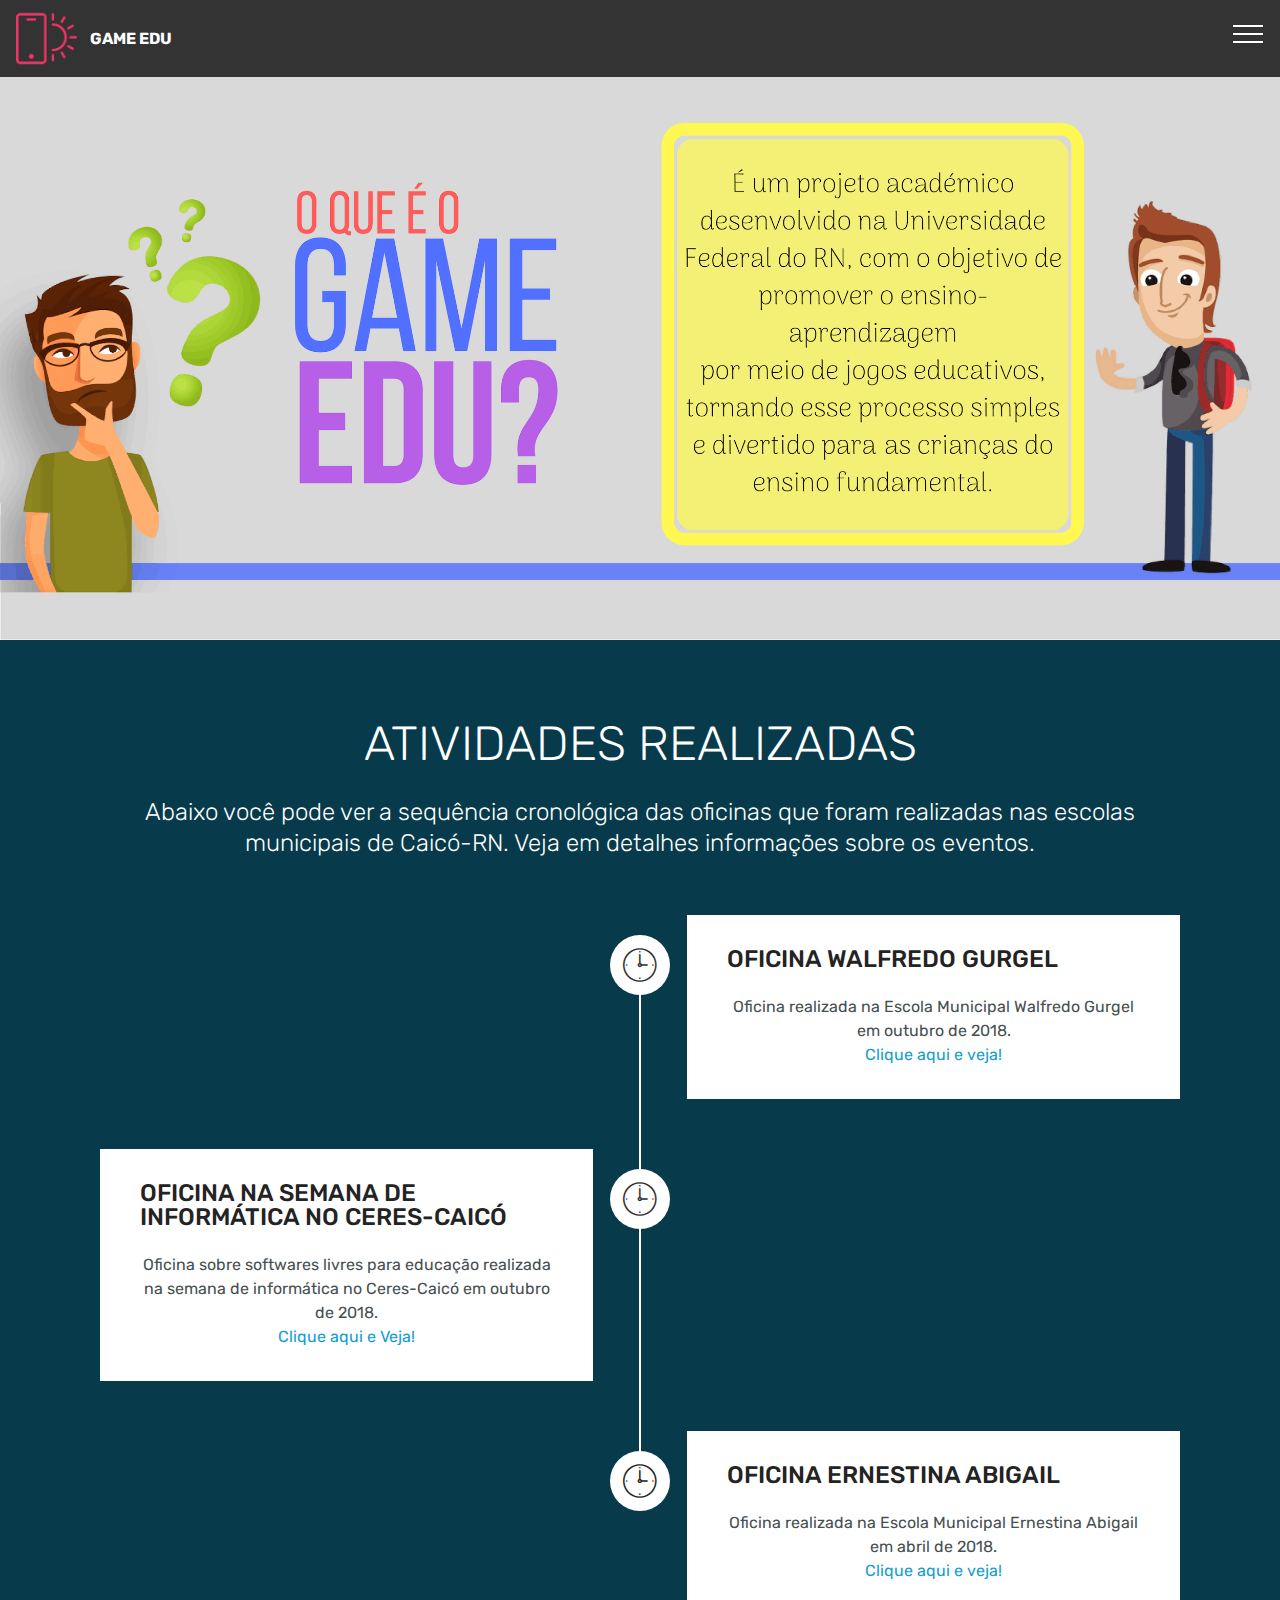
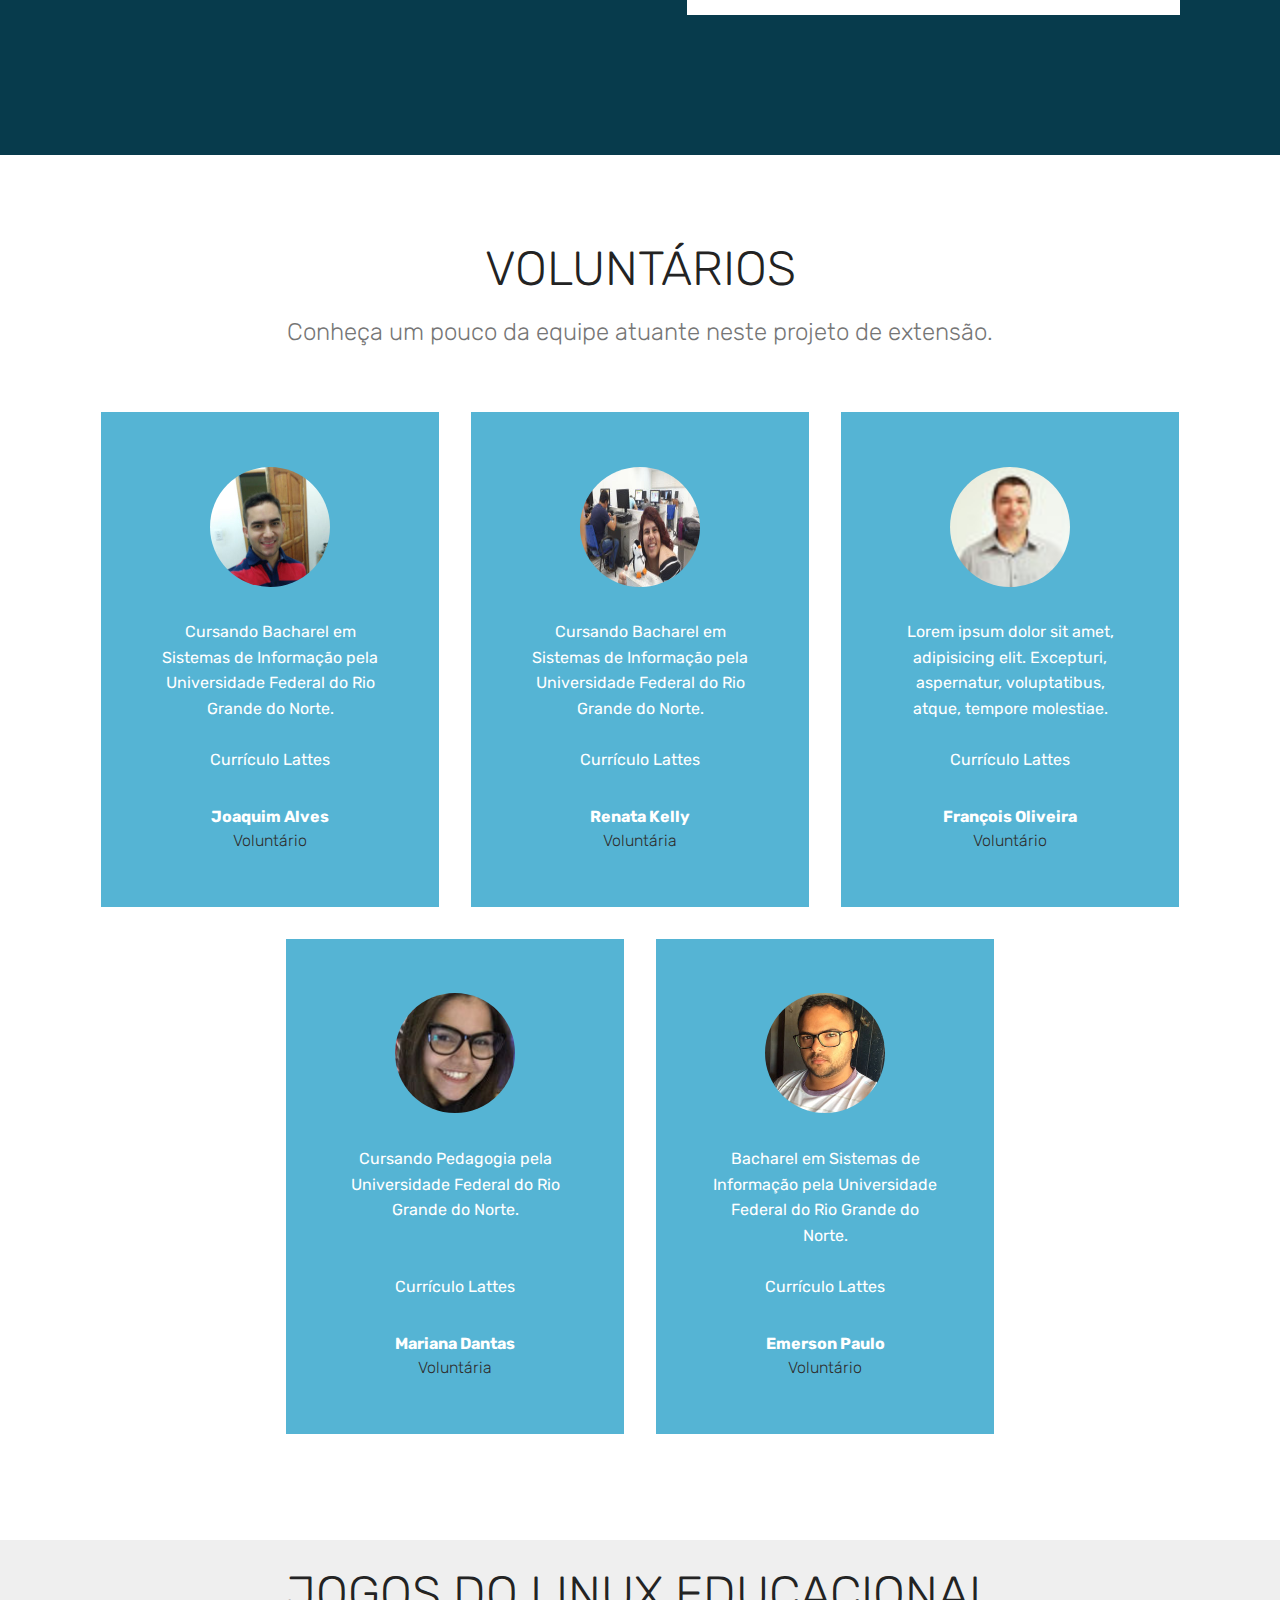
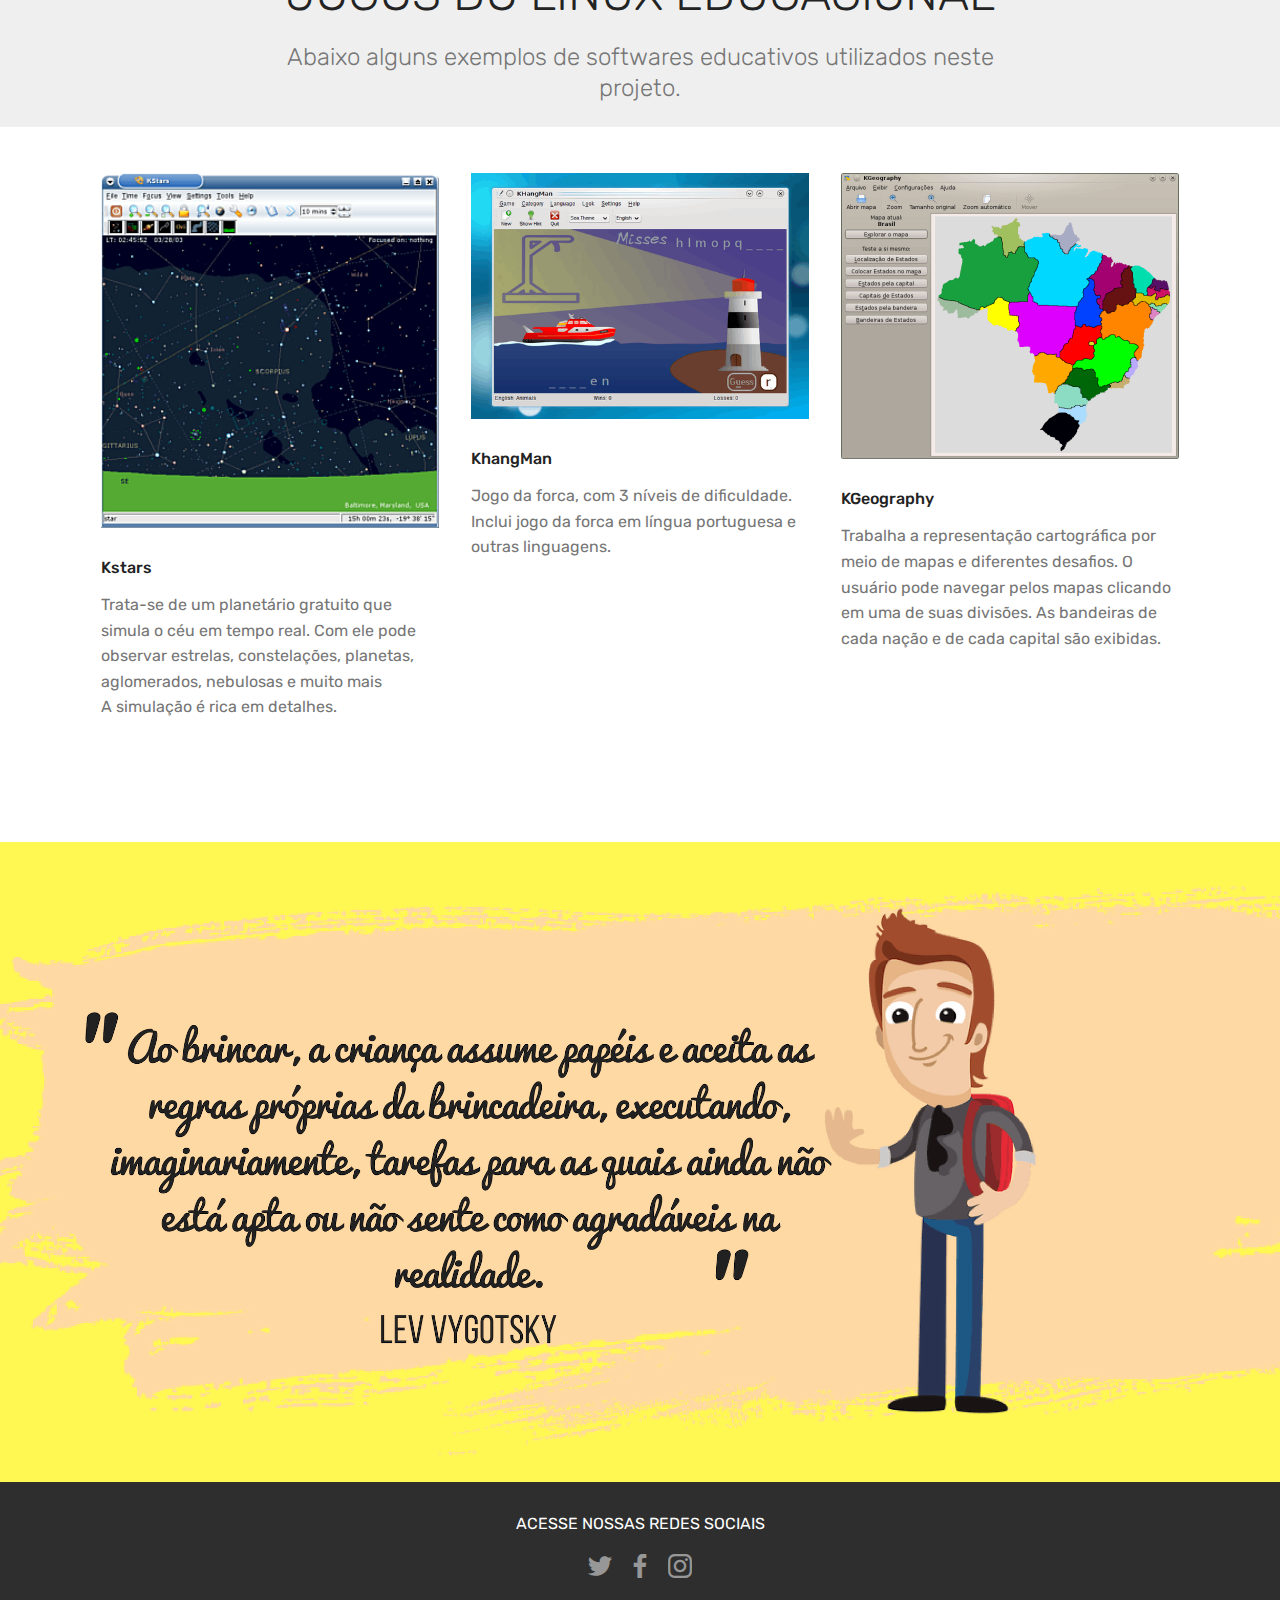
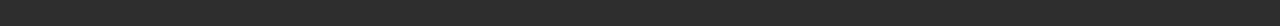
==== commit 38397b6b: "create github pages" ====
--- a/index.html
+++ b/index.html
@@ -8,7 +8,7 @@
   <meta name="viewport" content="width=device-width, initial-scale=1, minimum-scale=1">
   <link rel="shortcut icon" href="assets/images/logo2.png" type="image/x-icon">
   <meta name="description" content="">
-  <title>Web Sites</title>
+  <title>Home</title>
   <link rel="stylesheet" href="assets/web/assets/mobirise-icons/mobirise-icons.css">
   <link rel="stylesheet" href="assets/tether/tether.min.css">
   <link rel="stylesheet" href="assets/bootstrap/css/bootstrap.min.css">
@@ -23,7 +23,7 @@
   
 </head>
 <body>
-  <section class="menu cid-rbay21nJYA" once="menu" id="menu1-0">
+  <section class="menu cid-r8CwwDojID" once="menu" id="menu1-17">
 
     
 
@@ -43,280 +43,294 @@
                          <img src="assets/images/logo2.png" alt="Mobirise" style="height: 3.8rem;">
                     </a>
                 </span>
-                <span class="navbar-caption-wrap"><a class="navbar-caption text-white display-4" href="https://mobirise.co">
-                        BRITO´S DESIGN</a></span>
+                <span class="navbar-caption-wrap"><a class="navbar-caption text-white display-4" href="https://mobirise.co">GAME EDU</a></span>
             </div>
         </div>
         <div class="collapse navbar-collapse" id="navbarSupportedContent">
             <ul class="navbar-nav nav-dropdown nav-right" data-app-modern-menu="true"><li class="nav-item">
-                    <a class="nav-link link text-white display-4" href="index.html">
-                        WEB SITES &nbsp; &nbsp; &nbsp; &nbsp; &nbsp; &nbsp; &nbsp; &nbsp; &nbsp; &nbsp;&nbsp;</a>
-                </li><li class="nav-item"><a class="nav-link link text-white display-4" href="page1.html">
-                        CRIAR VÍDEOS &nbsp; &nbsp; &nbsp; &nbsp; &nbsp; &nbsp; &nbsp; &nbsp; &nbsp; &nbsp;&nbsp;</a></li></ul>
+                    <a class="nav-link link text-white display-4" href="page1.html">OFICINAS                  </a>
+                </li><li class="nav-item"><a class="nav-link link text-white display-4" href="index.html">INÍCIO</a></li></ul>
             
         </div>
     </nav>
 </section>
 
-<section class="engine"><a href="https://mobirise.info/p">web templates free download</a></section><section class="header12 cid-rbazTMP4xJ mbr-fullscreen mbr-parallax-background" id="header12-1">
-
-    
-
-    <div class="mbr-overlay" style="opacity: 0.9; background-color: rgb(130, 120, 110);">
-    </div>
-
-    <div class="container  ">
-            <div class="media-container">
-                <div class="col-md-12 align-center">
-                    <h1 class="mbr-section-title pb-3 mbr-white mbr-bold mbr-fonts-style display-2"><br>CRIAÇÃO DE WEB SITES</h1>
-                    <p class="mbr-text pb-3 mbr-white mbr-fonts-style display-5">Se o que você deseja é a criação de um <strong>SITE</strong> de destaque para sua empresa e com <br><strong>BAIXO CUSTO</strong>, aqui na <strong>BRITO´s</strong> <strong>WEB DESIGN</strong> você encontra TUDO isso e muito mais.</p>
-                    
-
-                    <div class="icons-media-container mbr-white">
-                        <div class="card col-12 col-md-6 col-lg-3">
-                            <div class="icon-block">
-                            
-                                <span class="mbr-iconfont mbri-edit"></span>
-                            
-                            </div>
-                            <h5 class="mbr-fonts-style display-5">
-                                WIREFRAME GRÁTIS</h5>
-                        </div>
-
-                        <div class="card col-12 col-md-6 col-lg-3">
-                            <div class="icon-block">
-                                
-                                    <span class="mbr-iconfont mbri-change-style" style="color: rgb(255, 255, 255); fill: rgb(255, 255, 255);"></span>
-                                
-                            </div>
-                            <h5 class="mbr-fonts-style display-5">
-                                CRIAÇÃO DE LOGO MARCA GRÁTIS</h5>
-                        </div>
-
-                        <div class="card col-12 col-md-6 col-lg-3">
-                            <div class="icon-block">
-                                
-                                    <span class="mbr-iconfont mbri-cash"></span>
-                                
-                            </div>
-                            <h5 class="mbr-fonts-style display-5">BAIXO CUSTO</h5>
-                        </div>
-
-                        <div class="card col-12 col-md-6 col-lg-3">
-                            <div class="icon-block">
-                                
-                                    <span class="mbr-iconfont mbri-responsive"></span>
-                                
-                            </div>
-                            <h5 class="mbr-fonts-style display-5">DESIGN RESPONSIVO</h5>
-                        </div>
-                    </div>
-                </div>
-            </div>
-    </div>
-
-    <div class="mbr-arrow hidden-sm-down" aria-hidden="true">
-        <a href="#next">
-            <i class="mbri-down mbr-iconfont"></i>
-        </a>
-    </div>
-</section>
-
-<section class="header3 cid-rbaOUvauVk" id="header3-3">
-
-    
-
-    
-
+<section class="engine"><a href="https://mobirise.info/y">free html web templates</a></section><section class="cid-r8x4QXz73Z" id="image2-9">
+
+    
+
+    <figure class="mbr-figure">
+        <div class="image-block" style="width: 100%;">
+            <img src="assets/images/fundoa-2500x1250.png" alt="Mobirise" title="">
+            
+        </div>
+    </figure>
+</section>
+
+<section class="timeline2 cid-r8xfexLGfz" id="timeline2-b">
+
+    
+
+    
+
+    <div class="container align-center">
+        <h2 class="mbr-section-title pb-3 mbr-fonts-style display-2">ATIVIDADES REALIZADAS</h2>
+        <h3 class="mbr-section-subtitle pb-5 mbr-fonts-style display-5">Abaixo você pode ver a sequência cronológica das oficinas que foram realizadas nas escolas municipais de Caicó-RN. Veja em detalhes informações sobre os eventos.</h3>
+
+        <div class="container timelines-container" mbri-timelines="">
+            <div class="row timeline-element reverse separline">      
+                <span class="iconsBackground">
+                    <span class="mbr-iconfont mbri-clock" style="color: rgb(46, 46, 46); fill: rgb(46, 46, 46);"></span>
+                </span>          
+                <div class="col-xs-12 col-md-6 align-left">
+                    <div class="timeline-text-content">
+                        <h4 class="mbr-timeline-title pb-3 mbr-fonts-style display-5">OFICINA WALFREDO GURGEL</h4>
+                        <p class="mbr-timeline-text mbr-fonts-style display-7">Oficina realizada na Escola Municipal Walfredo Gurgel em outubro de 2018.<br><a href="page1.html">Clique aqui e veja!</a></p>
+                     </div>
+                </div>
+            </div>
+
+            <div class="row timeline-element  separline">
+                <span class="iconsBackground">
+                    <span class="mbr-iconfont mbri-clock" style="color: rgb(46, 46, 46); fill: rgb(46, 46, 46);"></span>
+                </span>
+                <div class="col-xs-12 col-md-6 align-left ">
+                    <div class="timeline-text-content">
+                        <h4 class="mbr-timeline-title pb-3 mbr-fonts-style display-5">
+                            OFICINA NA SEMANA DE INFORMÁTICA NO CERES-CAICÓ</h4>
+                        <p class="mbr-timeline-text mbr-fonts-style display-7">
+                            Oficina sobre softwares livres para educação realizada na semana de informática no Ceres-Caicó em outubro de 2018.<br><a href="page1.html">Clique aqui e Veja!</a></p>
+                    </div>
+                </div>
+            </div> 
+
+            <div class="row timeline-element reverse">
+                <span class="iconsBackground">
+                    <span class="mbr-iconfont mbri-clock"></span>
+                </span>
+                <div class="col-xs-12 col-md-6 align-left">
+                    <div class="timeline-text-content">
+                        <h4 class="mbr-timeline-title pb-3 mbr-fonts-style display-5">OFICINA ERNESTINA ABIGAIL</h4>      
+                        <p class="mbr-timeline-text mbr-fonts-style display-7">
+                            Oficina realizada na Escola Municipal Ernestina Abigail em abril de 2018.<br><a href="page1.html">Clique aqui e veja!</a></p>
+                    </div>
+                </div>
+            </div>
+
+            
+
+            
+
+            
+
+            
+
+            
+
+            
+
+            
+
+            
+
+            
+        </div>
+    </div>
+</section>
+
+<section class="testimonials1 cid-r8xewvgM2D" id="testimonials1-a">
+
+    
+
+    
     <div class="container">
         <div class="media-container-row">
-            <div class="mbr-figure" style="width: 100%;">
-                <img src="assets/images/wireframe-700x490.jpg" alt="Mobirise" title="">
-            </div>
-
-            <div class="media-content">
-                <h1 class="mbr-section-title mbr-white pb-3 mbr-fonts-style display-1">Wireframe do seu Site grátis</h1>
-                
-                <div class="mbr-section-text mbr-white pb-3 ">
-                    <p class="mbr-text mbr-fonts-style display-5">
-                        Fazemos o desenho e apresentação da estrutura do SITE para que o cliente veja e peça alguma alteração antes da criação e entreg do projeto final.</p>
-                </div>
-                
-            </div>
-        </div>
-    </div>
-
-</section>
-
-<section class="header3 cid-rbaRBP5B8l" id="header3-4">
-
-    
-
-    
-
-    <div class="container">
+            <div class="title col-12 align-center">
+                <h2 class="pb-3 mbr-fonts-style display-2">VOLUNTÁRIOS</h2>
+                <h3 class="mbr-section-subtitle mbr-light pb-3 mbr-fonts-style display-5">
+                    Conheça um pouco da equipe atuante neste projeto de extensão.</h3>
+            </div>
+        </div>
+    </div>
+
+    <div class="container pt-3 mt-2">
         <div class="media-container-row">
-            <div class="mbr-figure" style="width: 100%;">
-                <img src="assets/images/responsividade-1014x608.png" alt="Mobirise" title="">
-            </div>
-
-            <div class="media-content">
-                <h1 class="mbr-section-title mbr-white pb-3 mbr-fonts-style display-1">
-                    Design Responsivo</h1>
-                
-                <div class="mbr-section-text mbr-white pb-3 ">
-                    <p class="mbr-text mbr-fonts-style display-5">
-                        Seu SITE adaptado para dispositivos móveis.</p>
-                </div>
-                
-            </div>
-        </div>
-    </div>
-
-</section>
-
-<section class="header3 cid-rbb8tVB6J5" id="header3-e">
-
-    
-
-    
-
-    <div class="container">
-        <div class="media-container-row">
-            <div class="mbr-figure" style="width: 100%;">
-                <img src="assets/images/administrador-300x244.png" alt="Mobirise" title="">
-            </div>
-
-            <div class="media-content">
-                <h1 class="mbr-section-title mbr-white pb-3 mbr-fonts-style display-1">
-                    Seja ADMINISTRADOR do seu SITE</h1>
-                
-                <div class="mbr-section-text mbr-white pb-3 ">
-                    <p class="mbr-text mbr-fonts-style display-5">Faça você mesmo suas postagens e deixe o cliente informado com as novidades da sua empresa.</p>
-                </div>
-                
-            </div>
-        </div>
-    </div>
-
-</section>
-
-<section class="mbr-section content4 cid-rbbcMczuMg" id="content4-h">
+            <div class="mbr-testimonial p-3 align-center col-12 col-md-6 col-lg-4">
+                <div class="panel-item p-3">
+                    <div class="card-block">
+                        <div class="testimonial-photo">
+                            <img src="assets/images/j-240x320.jpg" alt="" title="">
+                        </div>
+                        <p class="mbr-text mbr-fonts-style display-7">Cursando Bacharel em Sistemas de Informação pela Universidade Federal do Rio Grande do Norte.<br><br><a href="http://lattes.cnpq.br/3255821191472822" class="text-white" target="_blank">Currículo Lattes</a></p>
+                    </div>
+                    <div class="card-footer">
+                        <div class="mbr-author-name mbr-bold mbr-fonts-style display-7">
+                             Joaquim Alves</div>
+                        <small class="mbr-author-desc mbr-italic mbr-light mbr-fonts-style display-7">
+                               Voluntário</small>
+                    </div>
+                </div>
+            </div>
+
+            <div class="mbr-testimonial p-3 align-center col-12 col-md-6 col-lg-4">
+                <div class="panel-item p-3">
+                    <div class="card-block">
+                        <div class="testimonial-photo">
+                            <img src="assets/images/whatsapp-image-2018-10-16-at-19.23.44-240x135.jpg" alt="" title="">
+                        </div>
+                        <p class="mbr-text mbr-fonts-style display-7">
+                           Cursando Bacharel em Sistemas de Informação pela Universidade Federal do Rio Grande do Norte.<br><br><a href="http://buscatextual.cnpq.br/buscatextual/visualizacv.do?id=K8124871E4" target="_blank" class="text-white">Currículo Lattes</a></p>
+                    </div>
+                    <div class="card-footer">
+                        <div class="mbr-author-name mbr-bold mbr-fonts-style display-7">
+                             Renata Kelly</div>
+                        <small class="mbr-author-desc mbr-italic mbr-light mbr-fonts-style display-7">
+                               Voluntária</small>
+                    </div>
+                </div>
+            </div>
+
+            <div class="mbr-testimonial p-3 align-center col-12 col-md-6 col-lg-4">
+                <div class="panel-item p-3">
+                    <div class="card-block">
+                        <div class="testimonial-photo">
+                            <img src="assets/images/11061991-886941904701833-4065175836948996944-n-1-horz-240x92.jpg" alt="" title="">
+                        </div>
+                        <p class="mbr-text mbr-fonts-style display-7">
+                           Lorem ipsum dolor sit amet, adipisicing elit. Excepturi, aspernatur, voluptatibus, atque, tempore molestiae.<br><br>Currículo Lattes
+                        </p>
+                    </div>
+                    <div class="card-footer">
+                        <div class="mbr-author-name mbr-bold mbr-fonts-style display-7">
+                             François Oliveira</div>
+                        <small class="mbr-author-desc mbr-italic mbr-light mbr-fonts-style display-7">Voluntário</small>
+                    </div>
+                </div>
+            </div>
+
+            <div class="mbr-testimonial p-3 align-center col-12 col-md-6 col-lg-4">
+                <div class="panel-item p-3">
+                    <div class="card-block">
+                        <div class="testimonial-photo">
+                            <img src="assets/images/mariana1-1-240x240.jpg" alt="" title="">
+                        </div>
+                        <p class="mbr-text mbr-fonts-style display-7">Cursando Pedagogia pela Universidade Federal do Rio Grande do Norte.
+<br>
+<br><br><a href="http://buscatextual.cnpq.br/buscatextual/visualizacv.do?id=K8045727Y6" target="_blank" class="text-white">Currículo Lattes</a></p>
+                    </div>
+                    <div class="card-footer">
+                        <div class="mbr-author-name mbr-bold mbr-fonts-style display-7">Mariana Dantas</div>
+                        <small class="mbr-author-desc mbr-italic mbr-light mbr-fonts-style display-7">
+                               Voluntária</small>
+                    </div>
+                </div>
+            </div>
+
+            <div class="mbr-testimonial p-3 align-center col-12 col-md-6 col-lg-4">
+                <div class="panel-item p-3">
+                    <div class="card-block">
+                        <div class="testimonial-photo">
+                            <img src="assets/images/emerson-240x241.jpg" alt="" title="">
+                        </div>
+                        <p class="mbr-text mbr-fonts-style display-7">Bacharel em Sistemas de Informação pela Universidade Federal do Rio Grande do Norte.
+<br>
+<br><a href="http://lattes.cnpq.br/4356027850824697" class="text-white" target="_blank">Currículo Lattes</a></p>
+                    </div>
+                    <div class="card-footer">
+                        <div class="mbr-author-name mbr-bold mbr-fonts-style display-7">
+                             Emerson Paulo</div>
+                        <small class="mbr-author-desc mbr-italic mbr-light mbr-fonts-style display-7">
+                               Voluntário</small>
+                    </div>
+                </div>
+            </div>
+
+            
+        </div>
+    </div>   
+</section>
+
+<section class="mbr-section content4 cid-r8CCbiZ39G" id="content4-1b">
 
     
 
     <div class="container">
         <div class="media-container-row">
             <div class="title col-12 col-md-8">
-                <h2 class="align-center pb-3 mbr-fonts-style display-2">Tecnologias que utilizamos para criar seu site</h2>
+                <h2 class="align-center pb-3 mbr-fonts-style display-2">
+                    JOGOS DO LINUX EDUCACIONAL</h2>
+                <h3 class="mbr-section-subtitle align-center mbr-light mbr-fonts-style display-5">
+                    Abaixo alguns exemplos de softwares educativos utilizados neste projeto.</h3>
                 
-                
-            </div>
-        </div>
-    </div>
-</section>
-
-<section class="features1 cid-rbbccH25MA" id="features1-g">
-    
-    
-
+            </div>
+        </div>
+    </div>
+</section>
+
+<section class="features2 cid-r8CzDu86v5" id="features2-18">
+
+    
+
+    
     
     <div class="container">
         <div class="media-container-row">
-
-            <div class="card p-3 col-12 col-md-6">
-                <div class="card-img pb-3">
-                    <span class="mbr-iconfont socicon-wordpress socicon" style="color: rgb(15, 118, 153); fill: rgb(15, 118, 153);"></span>
-                </div>
-                <div class="card-box">
-                    <h4 class="card-title py-3 mbr-fonts-style display-5">
-                        WORDPRESS</h4>
-                    <p class="mbr-text mbr-fonts-style display-7">
-                        Mobirise is an easy website builder - just drop site elements to your page, add content and style it to look the way you like.
-                    </p>
-                </div>
-            </div>
-
-            <div class="card p-3 col-12 col-md-6">
-                <div class="card-img pb-3">
-                    <span class="mbr-iconfont mbri-mobirise" style="color: rgb(204, 41, 82); fill: rgb(204, 41, 82);"></span>
-                </div>
-                <div class="card-box">
-                    <h4 class="card-title py-3 mbr-fonts-style display-5"><br><br>MOBIRISE</h4>
-                    <p class="mbr-text mbr-fonts-style display-7">
-                        All sites you make with Mobirise are mobile-friendly. You don't have to create a special mobile version of your site.
-                    </p>
-                </div>
-            </div>
-
-            
-
-            
-
-        </div>
-
-    </div>
-
-</section>
-
-<section class="carousel slide testimonials-slider cid-rbaAEqrnxt" id="testimonials-slider1-2">
-    
-    
-
-    
-
-    <div class="container text-center">
-        <h2 class="pb-5 mbr-fonts-style display-2">
-            EQUIPE DE DESENVOLVIMENTO</h2>
-
-        <div class="carousel slide" data-ride="carousel" role="listbox">
-            <div class="carousel-inner">
-                
-                
-            <div class="carousel-item">
-                    <div class="user col-md-8">
-                        <div class="user_image">
-                            <img src="assets/images/face3.jpg">
-                        </div>
-                        <div class="user_text pb-3">
-                            <p class="mbr-fonts-style display-7">
-                                Formando em Sistemas de Informação pela Universidade Potiguar em Natal/RN.</p>
-                        </div>
-                        <div class="user_name mbr-bold pb-2 mbr-fonts-style display-7">
-                            ERICK BRITO</div>
-                        <div class="user_desk mbr-light mbr-fonts-style display-7">DESENVOLVEDOR</div>
-                    </div>
-                </div><div class="carousel-item">
-                    <div class="user col-md-8">
-                        <div class="user_image">
-                            <img src="assets/images/perfil-joaquim-1-400x533.jpg" alt="" title="">
-                        </div>
-                        <div class="user_text pb-3">
-                            <p class="mbr-fonts-style display-7">
-                                Concluínte em Bacharel Sistemas de Informação pela Universidade Federal do Rio Grande do Norte.</p>
-                        </div>
-                        <div class="user_name mbr-bold pb-2 mbr-fonts-style display-7">
-                            JOAQUIM ALVES</div>
-                        <div class="user_desk mbr-light mbr-fonts-style display-7">WEB DESIGN</div>
-                    </div>
-                </div></div>
-
-            <div class="carousel-controls">
-                <a class="carousel-control-prev" role="button" data-slide="prev">
-                  <span aria-hidden="true" class="mbri-arrow-prev mbr-iconfont"></span>
-                  <span class="sr-only">Previous</span>
-                </a>
-                
-                <a class="carousel-control-next" role="button" data-slide="next">
-                  <span aria-hidden="true" class="mbri-arrow-next mbr-iconfont"></span>
-                  <span class="sr-only">Next</span>
-                </a>
-            </div>
-        </div>
-    </div>
-</section>
-
-<section once="" class="cid-rbbqlZKr26" id="footer6-k">
+            <div class="card p-3 col-12 col-md-6 col-lg-4">
+                <div class="card-wrapper">
+                    <div class="card-img">
+                        <img src="assets/images/kstars-304x319.png" alt="Mobirise" title="">
+                    </div>
+                    <div class="card-box">
+                        <h4 class="card-title pb-3 mbr-fonts-style display-7">
+                            Kstars                    </h4>
+                        <p class="mbr-text mbr-fonts-style display-7">Trata-se de um planetário gratuito que simula o céu em tempo real. Com ele pode observar estrelas, constelações, planetas, aglomerados, nebulosas e muito mais
+<br>A simulação é rica em detalhes.&nbsp;<br></p>
+                    </div>
+                </div>
+            </div>
+
+            <div class="card p-3 col-12 col-md-6 col-lg-4">
+                <div class="card-wrapper">
+                    <div class="card-img">
+                        <img src="assets/images/khangman-1-540x392.png" alt="Mobirise" title="">
+                    </div>
+                    <div class="card-box ">
+                        <h4 class="card-title pb-3 mbr-fonts-style display-7">KhangMan</h4>
+                        <p class="mbr-text mbr-fonts-style display-7">Jogo da forca, com 3 níveis de dificuldade. Inclui jogo da forca em língua portuguesa  e outras linguagens.</p>
+                    </div>
+                </div>
+            </div>
+
+            <div class="card p-3 col-12 col-md-6 col-lg-4">
+                <div class="card-wrapper">
+                    <div class="card-img">
+                        <img src="assets/images/kgeography-676x572.png" alt="Mobirise" title="">
+                    </div>
+                    <div class="card-box">
+                        <h4 class="card-title pb-3 mbr-fonts-style display-7">KGeography</h4>
+                        <p class="mbr-text mbr-fonts-style display-7">Trabalha a representação cartográfica por meio de mapas e diferentes desafios.&nbsp;O usuário pode navegar pelos mapas clicando em uma de suas divisões. As bandeiras de cada nação e de cada capital são exibidas.</p>
+                    </div>
+                </div>
+            </div>
+
+            
+        </div>
+    </div>
+</section>
+
+<section class="cid-r8CLaRkfov" id="image2-1c">
+
+    
+
+    <figure class="mbr-figure">
+        <div class="image-block" style="width: 100%;">
+            <img src="assets/images/cpia-de-cpia-de-o-que-o-2500x1250.png" alt="Mobirise" title="">
+            
+        </div>
+    </figure>
+</section>
+
+<section once="" class="cid-r8xBpHgRZs" id="footer7-j">
 
     
 
@@ -324,10 +338,39 @@
 
     <div class="container">
         <div class="media-container-row align-center mbr-white">
-            <div class="col-12">
-                <p class="mbr-text mb-0 mbr-fonts-style display-7">
-                    © Copyright 2017 Mobirise - All Rights Reserved
-                </p>
+            <div class="row row-links">
+                <ul class="foot-menu">
+                    
+                    
+                    
+                    
+                    
+                <li class="foot-menu-item mbr-fonts-style display-7">ACESSE NOSSAS REDES SOCIAIS</li></ul>
+            </div>
+            <div class="row social-row">
+                <div class="social-list align-right pb-2">
+                    
+                    
+                    
+                    
+                    
+                    
+                <div class="soc-item">
+                        <a href="https://twitter.com/mobirise" target="_blank">
+                            <span class="socicon-twitter socicon mbr-iconfont mbr-iconfont-social"></span>
+                        </a>
+                    </div><div class="soc-item">
+                        <a href="https://www.facebook.com/pages/Mobirise/1616226671953247" target="_blank">
+                            <span class="socicon-facebook socicon mbr-iconfont mbr-iconfont-social"></span>
+                        </a>
+                    </div><div class="soc-item">
+                        <a href="https://www.youtube.com/c/mobirise" target="_blank">
+                            <span class="mbr-iconfont mbr-iconfont-social socicon-instagram socicon"></span>
+                        </a>
+                    </div></div>
+            </div>
+            <div class="row row-copirayt">
+                <p class="mbr-text mb-0 mbr-fonts-style mbr-white align-center display-7"></p>
             </div>
         </div>
     </div>
@@ -340,10 +383,6 @@
   <script src="assets/bootstrap/js/bootstrap.min.js"></script>
   <script src="assets/smoothscroll/smooth-scroll.js"></script>
   <script src="assets/dropdown/js/script.min.js"></script>
-  <script src="assets/vimeoplayer/jquery.mb.vimeo_player.js"></script>
-  <script src="assets/parallax/jarallax.min.js"></script>
-  <script src="assets/bootstrapcarouselswipe/bootstrap-carousel-swipe.js"></script>
-  <script src="assets/mbr-testimonials-slider/mbr-testimonials-slider.js"></script>
   <script src="assets/touchswipe/jquery.touch-swipe.min.js"></script>
   <script src="assets/theme/js/script.js"></script>
   
--- a/assets/mobirise/css/mbr-additional.css
+++ b/assets/mobirise/css/mbr-additional.css
@@ -1376,26 +1376,26 @@
 .dropup .dropdown-toggle::after {
   display: none;
 }
-.cid-rbay21nJYA .navbar {
+.cid-r8CwwDojID .navbar {
   padding: .5rem 0;
-  background: #ff3b3f;
+  background: #333333;
   transition: none;
   min-height: 77px;
 }
-.cid-rbay21nJYA .navbar-dropdown.bg-color.transparent.opened {
-  background: #ff3b3f;
-}
-.cid-rbay21nJYA a {
+.cid-r8CwwDojID .navbar-dropdown.bg-color.transparent.opened {
+  background: #333333;
+}
+.cid-r8CwwDojID a {
   font-style: normal;
 }
-.cid-rbay21nJYA .nav-item span {
+.cid-r8CwwDojID .nav-item span {
   padding-right: 0.4em;
   line-height: 0.5em;
   vertical-align: text-bottom;
   position: relative;
   text-decoration: none;
 }
-.cid-rbay21nJYA .nav-item a {
+.cid-r8CwwDojID .nav-item a {
   display: -webkit-flex;
   align-items: center;
   justify-content: center;
@@ -1404,23 +1404,23 @@
   -webkit-align-items: center;
   -webkit-justify-content: center;
 }
-.cid-rbay21nJYA .nav-item:focus,
-.cid-rbay21nJYA .nav-link:focus {
+.cid-r8CwwDojID .nav-item:focus,
+.cid-r8CwwDojID .nav-link:focus {
   outline: none;
 }
-.cid-rbay21nJYA .btn {
+.cid-r8CwwDojID .btn {
   padding: 0.4rem 1.5rem;
   display: -webkit-inline-flex;
   align-items: center;
   -webkit-align-items: center;
 }
-.cid-rbay21nJYA .btn .mbr-iconfont {
+.cid-r8CwwDojID .btn .mbr-iconfont {
   font-size: 1.6rem;
 }
-.cid-rbay21nJYA .menu-logo {
+.cid-r8CwwDojID .menu-logo {
   margin-right: auto;
 }
-.cid-rbay21nJYA .menu-logo .navbar-brand {
+.cid-r8CwwDojID .menu-logo .navbar-brand {
   display: -webkit-flex;
   margin-left: 5rem;
   padding: 0;
@@ -1429,7 +1429,7 @@
   align-items: center;
   -webkit-align-items: center;
 }
-.cid-rbay21nJYA .menu-logo .navbar-brand .navbar-caption-wrap {
+.cid-r8CwwDojID .menu-logo .navbar-brand .navbar-caption-wrap {
   display: -webkit-flex;
   -webkit-align-items: center;
   align-items: center;
@@ -1437,41 +1437,41 @@
   min-width: 7rem;
   margin: .3rem 0;
 }
-.cid-rbay21nJYA .menu-logo .navbar-brand .navbar-caption-wrap .navbar-caption {
+.cid-r8CwwDojID .menu-logo .navbar-brand .navbar-caption-wrap .navbar-caption {
   line-height: 1.2rem !important;
   padding-right: 2rem;
 }
-.cid-rbay21nJYA .menu-logo .navbar-brand .navbar-logo {
+.cid-r8CwwDojID .menu-logo .navbar-brand .navbar-logo {
   font-size: 4rem;
   transition: font-size 0.25s;
 }
-.cid-rbay21nJYA .menu-logo .navbar-brand .navbar-logo img {
+.cid-r8CwwDojID .menu-logo .navbar-brand .navbar-logo img {
   display: -webkit-flex;
 }
-.cid-rbay21nJYA .menu-logo .navbar-brand .navbar-logo .mbr-iconfont {
+.cid-r8CwwDojID .menu-logo .navbar-brand .navbar-logo .mbr-iconfont {
   transition: font-size 0.25s;
 }
-.cid-rbay21nJYA .navbar-toggleable-sm .navbar-collapse {
+.cid-r8CwwDojID .navbar-toggleable-sm .navbar-collapse {
   justify-content: flex-end;
   -webkit-justify-content: flex-end;
   padding-right: 5rem;
   width: auto;
 }
-.cid-rbay21nJYA .navbar-toggleable-sm .navbar-collapse .navbar-nav {
+.cid-r8CwwDojID .navbar-toggleable-sm .navbar-collapse .navbar-nav {
   flex-wrap: wrap;
   -webkit-flex-wrap: wrap;
   padding-left: 0;
 }
-.cid-rbay21nJYA .navbar-toggleable-sm .navbar-collapse .navbar-nav .nav-item {
+.cid-r8CwwDojID .navbar-toggleable-sm .navbar-collapse .navbar-nav .nav-item {
   -webkit-align-self: center;
   align-self: center;
 }
-.cid-rbay21nJYA .navbar-toggleable-sm .navbar-collapse .navbar-buttons {
+.cid-r8CwwDojID .navbar-toggleable-sm .navbar-collapse .navbar-buttons {
   padding-left: 0;
   padding-bottom: 0;
 }
-.cid-rbay21nJYA .dropdown .dropdown-menu {
-  background: #ff3b3f;
+.cid-r8CwwDojID .dropdown .dropdown-menu {
+  background: #333333;
   display: none;
   position: absolute;
   min-width: 5rem;
@@ -1479,20 +1479,20 @@
   padding-bottom: 1.4rem;
   text-align: left;
 }
-.cid-rbay21nJYA .dropdown .dropdown-menu .dropdown-item {
+.cid-r8CwwDojID .dropdown .dropdown-menu .dropdown-item {
   width: auto;
   padding: 0.235em 1.5385em 0.235em 1.5385em !important;
 }
-.cid-rbay21nJYA .dropdown .dropdown-menu .dropdown-item::after {
+.cid-r8CwwDojID .dropdown .dropdown-menu .dropdown-item::after {
   right: 0.5rem;
 }
-.cid-rbay21nJYA .dropdown .dropdown-menu .dropdown-submenu {
+.cid-r8CwwDojID .dropdown .dropdown-menu .dropdown-submenu {
   margin: 0;
 }
-.cid-rbay21nJYA .dropdown.open > .dropdown-menu {
+.cid-r8CwwDojID .dropdown.open > .dropdown-menu {
   display: block;
 }
-.cid-rbay21nJYA .navbar-toggleable-sm.opened:after {
+.cid-r8CwwDojID .navbar-toggleable-sm.opened:after {
   position: absolute;
   width: 100vw;
   height: 100vh;
@@ -1504,28 +1504,28 @@
   -webkit-transform: translateY(100%);
   z-index: 1000;
 }
-.cid-rbay21nJYA .navbar.navbar-short {
+.cid-r8CwwDojID .navbar.navbar-short {
   min-height: 60px;
   transition: all .2s;
 }
-.cid-rbay21nJYA .navbar.navbar-short .navbar-toggler-right {
+.cid-r8CwwDojID .navbar.navbar-short .navbar-toggler-right {
   top: 20px;
 }
-.cid-rbay21nJYA .navbar.navbar-short .navbar-logo a {
+.cid-r8CwwDojID .navbar.navbar-short .navbar-logo a {
   font-size: 2.5rem !important;
   line-height: 2.5rem;
   transition: font-size 0.25s;
 }
-.cid-rbay21nJYA .navbar.navbar-short .navbar-logo a .mbr-iconfont {
+.cid-r8CwwDojID .navbar.navbar-short .navbar-logo a .mbr-iconfont {
   font-size: 2.5rem !important;
 }
-.cid-rbay21nJYA .navbar.navbar-short .navbar-logo a img {
+.cid-r8CwwDojID .navbar.navbar-short .navbar-logo a img {
   height: 3rem !important;
 }
-.cid-rbay21nJYA .navbar.navbar-short .navbar-brand {
+.cid-r8CwwDojID .navbar.navbar-short .navbar-brand {
   min-height: 3rem;
 }
-.cid-rbay21nJYA button.navbar-toggler {
+.cid-r8CwwDojID button.navbar-toggler {
   width: 31px;
   height: 18px;
   cursor: pointer;
@@ -1533,10 +1533,10 @@
   top: 1.5rem;
   right: 1rem;
 }
-.cid-rbay21nJYA button.navbar-toggler:focus {
+.cid-r8CwwDojID button.navbar-toggler:focus {
   outline: none;
 }
-.cid-rbay21nJYA button.navbar-toggler .hamburger span {
+.cid-r8CwwDojID button.navbar-toggler .hamburger span {
   position: absolute;
   right: 0;
   width: 30px;
@@ -1544,93 +1544,93 @@
   border-right: 5px;
   background-color: #ffffff;
 }
-.cid-rbay21nJYA button.navbar-toggler .hamburger span:nth-child(1) {
+.cid-r8CwwDojID button.navbar-toggler .hamburger span:nth-child(1) {
   top: 0;
   transition: all .2s;
 }
-.cid-rbay21nJYA button.navbar-toggler .hamburger span:nth-child(2) {
+.cid-r8CwwDojID button.navbar-toggler .hamburger span:nth-child(2) {
   top: 8px;
   transition: all .15s;
 }
-.cid-rbay21nJYA button.navbar-toggler .hamburger span:nth-child(3) {
+.cid-r8CwwDojID button.navbar-toggler .hamburger span:nth-child(3) {
   top: 8px;
   transition: all .15s;
 }
-.cid-rbay21nJYA button.navbar-toggler .hamburger span:nth-child(4) {
+.cid-r8CwwDojID button.navbar-toggler .hamburger span:nth-child(4) {
   top: 16px;
   transition: all .2s;
 }
-.cid-rbay21nJYA nav.opened .hamburger span:nth-child(1) {
+.cid-r8CwwDojID nav.opened .hamburger span:nth-child(1) {
   top: 8px;
   width: 0;
   opacity: 0;
   right: 50%;
   transition: all .2s;
 }
-.cid-rbay21nJYA nav.opened .hamburger span:nth-child(2) {
+.cid-r8CwwDojID nav.opened .hamburger span:nth-child(2) {
   -webkit-transform: rotate(45deg);
   transform: rotate(45deg);
   transition: all .25s;
 }
-.cid-rbay21nJYA nav.opened .hamburger span:nth-child(3) {
+.cid-r8CwwDojID nav.opened .hamburger span:nth-child(3) {
   -webkit-transform: rotate(-45deg);
   transform: rotate(-45deg);
   transition: all .25s;
 }
-.cid-rbay21nJYA nav.opened .hamburger span:nth-child(4) {
+.cid-r8CwwDojID nav.opened .hamburger span:nth-child(4) {
   top: 8px;
   width: 0;
   opacity: 0;
   right: 50%;
   transition: all .2s;
 }
-.cid-rbay21nJYA .collapsed.navbar-expand {
+.cid-r8CwwDojID .collapsed.navbar-expand {
   flex-direction: column;
   -webkit-flex-direction: column;
 }
-.cid-rbay21nJYA .collapsed .btn {
+.cid-r8CwwDojID .collapsed .btn {
   display: -webkit-flex;
 }
-.cid-rbay21nJYA .collapsed .navbar-collapse {
+.cid-r8CwwDojID .collapsed .navbar-collapse {
   display: none !important;
   padding-right: 0 !important;
 }
-.cid-rbay21nJYA .collapsed .navbar-collapse.collapsing,
-.cid-rbay21nJYA .collapsed .navbar-collapse.show {
+.cid-r8CwwDojID .collapsed .navbar-collapse.collapsing,
+.cid-r8CwwDojID .collapsed .navbar-collapse.show {
   display: block !important;
 }
-.cid-rbay21nJYA .collapsed .navbar-collapse.collapsing .navbar-nav,
-.cid-rbay21nJYA .collapsed .navbar-collapse.show .navbar-nav {
+.cid-r8CwwDojID .collapsed .navbar-collapse.collapsing .navbar-nav,
+.cid-r8CwwDojID .collapsed .navbar-collapse.show .navbar-nav {
   display: block;
   text-align: center;
 }
-.cid-rbay21nJYA .collapsed .navbar-collapse.collapsing .navbar-nav .nav-item,
-.cid-rbay21nJYA .collapsed .navbar-collapse.show .navbar-nav .nav-item {
+.cid-r8CwwDojID .collapsed .navbar-collapse.collapsing .navbar-nav .nav-item,
+.cid-r8CwwDojID .collapsed .navbar-collapse.show .navbar-nav .nav-item {
   clear: both;
 }
-.cid-rbay21nJYA .collapsed .navbar-collapse.collapsing .navbar-nav .nav-item:last-child,
-.cid-rbay21nJYA .collapsed .navbar-collapse.show .navbar-nav .nav-item:last-child {
+.cid-r8CwwDojID .collapsed .navbar-collapse.collapsing .navbar-nav .nav-item:last-child,
+.cid-r8CwwDojID .collapsed .navbar-collapse.show .navbar-nav .nav-item:last-child {
   margin-bottom: 1rem;
 }
-.cid-rbay21nJYA .collapsed .navbar-collapse.collapsing .navbar-buttons,
-.cid-rbay21nJYA .collapsed .navbar-collapse.show .navbar-buttons {
+.cid-r8CwwDojID .collapsed .navbar-collapse.collapsing .navbar-buttons,
+.cid-r8CwwDojID .collapsed .navbar-collapse.show .navbar-buttons {
   text-align: center;
 }
-.cid-rbay21nJYA .collapsed .navbar-collapse.collapsing .navbar-buttons:last-child,
-.cid-rbay21nJYA .collapsed .navbar-collapse.show .navbar-buttons:last-child {
+.cid-r8CwwDojID .collapsed .navbar-collapse.collapsing .navbar-buttons:last-child,
+.cid-r8CwwDojID .collapsed .navbar-collapse.show .navbar-buttons:last-child {
   margin-bottom: 1rem;
 }
-.cid-rbay21nJYA .collapsed button.navbar-toggler {
+.cid-r8CwwDojID .collapsed button.navbar-toggler {
   display: block;
 }
-.cid-rbay21nJYA .collapsed .navbar-brand {
+.cid-r8CwwDojID .collapsed .navbar-brand {
   margin-left: 1rem !important;
 }
-.cid-rbay21nJYA .collapsed .navbar-toggleable-sm {
+.cid-r8CwwDojID .collapsed .navbar-toggleable-sm {
   flex-direction: column;
   -webkit-flex-direction: column;
 }
-.cid-rbay21nJYA .collapsed .dropdown .dropdown-menu {
+.cid-r8CwwDojID .collapsed .dropdown .dropdown-menu {
   width: 100%;
   text-align: center;
   position: relative;
@@ -1642,19 +1642,19 @@
   transition-duration: .5s;
   transition-property: opacity,padding,height;
 }
-.cid-rbay21nJYA .collapsed .dropdown.open > .dropdown-menu {
+.cid-r8CwwDojID .collapsed .dropdown.open > .dropdown-menu {
   position: relative;
   opacity: 1;
   height: auto;
   padding: 1.4rem 0;
   visibility: visible;
 }
-.cid-rbay21nJYA .collapsed .dropdown .dropdown-submenu {
+.cid-r8CwwDojID .collapsed .dropdown .dropdown-submenu {
   left: 0;
   text-align: center;
   width: 100%;
 }
-.cid-rbay21nJYA .collapsed .dropdown .dropdown-toggle[data-toggle="dropdown-submenu"]::after {
+.cid-r8CwwDojID .collapsed .dropdown .dropdown-toggle[data-toggle="dropdown-submenu"]::after {
   margin-top: 0;
   position: inherit;
   right: 0;
@@ -1670,56 +1670,56 @@
   border-left: .30em solid transparent;
 }
 @media (max-width: 991px) {
-  .cid-rbay21nJYA .navbar-expand {
+  .cid-r8CwwDojID .navbar-expand {
     flex-direction: column;
     -webkit-flex-direction: column;
   }
-  .cid-rbay21nJYA img {
+  .cid-r8CwwDojID img {
     height: 3.8rem !important;
   }
-  .cid-rbay21nJYA .btn {
+  .cid-r8CwwDojID .btn {
     display: -webkit-flex;
   }
-  .cid-rbay21nJYA button.navbar-toggler {
+  .cid-r8CwwDojID button.navbar-toggler {
     display: block;
   }
-  .cid-rbay21nJYA .navbar-brand {
+  .cid-r8CwwDojID .navbar-brand {
     margin-left: 1rem !important;
   }
-  .cid-rbay21nJYA .navbar-toggleable-sm {
+  .cid-r8CwwDojID .navbar-toggleable-sm {
     flex-direction: column;
     -webkit-flex-direction: column;
   }
-  .cid-rbay21nJYA .navbar-collapse {
+  .cid-r8CwwDojID .navbar-collapse {
     display: none !important;
     padding-right: 0 !important;
   }
-  .cid-rbay21nJYA .navbar-collapse.collapsing,
-  .cid-rbay21nJYA .navbar-collapse.show {
+  .cid-r8CwwDojID .navbar-collapse.collapsing,
+  .cid-r8CwwDojID .navbar-collapse.show {
     display: block !important;
   }
-  .cid-rbay21nJYA .navbar-collapse.collapsing .navbar-nav,
-  .cid-rbay21nJYA .navbar-collapse.show .navbar-nav {
+  .cid-r8CwwDojID .navbar-collapse.collapsing .navbar-nav,
+  .cid-r8CwwDojID .navbar-collapse.show .navbar-nav {
     display: block;
     text-align: center;
   }
-  .cid-rbay21nJYA .navbar-collapse.collapsing .navbar-nav .nav-item,
-  .cid-rbay21nJYA .navbar-collapse.show .navbar-nav .nav-item {
+  .cid-r8CwwDojID .navbar-collapse.collapsing .navbar-nav .nav-item,
+  .cid-r8CwwDojID .navbar-collapse.show .navbar-nav .nav-item {
     clear: both;
   }
-  .cid-rbay21nJYA .navbar-collapse.collapsing .navbar-nav .nav-item:last-child,
-  .cid-rbay21nJYA .navbar-collapse.show .navbar-nav .nav-item:last-child {
+  .cid-r8CwwDojID .navbar-collapse.collapsing .navbar-nav .nav-item:last-child,
+  .cid-r8CwwDojID .navbar-collapse.show .navbar-nav .nav-item:last-child {
     margin-bottom: 1rem;
   }
-  .cid-rbay21nJYA .navbar-collapse.collapsing .navbar-buttons,
-  .cid-rbay21nJYA .navbar-collapse.show .navbar-buttons {
+  .cid-r8CwwDojID .navbar-collapse.collapsing .navbar-buttons,
+  .cid-r8CwwDojID .navbar-collapse.show .navbar-buttons {
     text-align: center;
   }
-  .cid-rbay21nJYA .navbar-collapse.collapsing .navbar-buttons:last-child,
-  .cid-rbay21nJYA .navbar-collapse.show .navbar-buttons:last-child {
+  .cid-r8CwwDojID .navbar-collapse.collapsing .navbar-buttons:last-child,
+  .cid-r8CwwDojID .navbar-collapse.show .navbar-buttons:last-child {
     margin-bottom: 1rem;
   }
-  .cid-rbay21nJYA .dropdown .dropdown-menu {
+  .cid-r8CwwDojID .dropdown .dropdown-menu {
     width: 100%;
     text-align: center;
     position: relative;
@@ -1731,19 +1731,19 @@
     transition-duration: .5s;
     transition-property: opacity,padding,height;
   }
-  .cid-rbay21nJYA .dropdown.open > .dropdown-menu {
+  .cid-r8CwwDojID .dropdown.open > .dropdown-menu {
     position: relative;
     opacity: 1;
     height: auto;
     padding: 1.4rem 0;
     visibility: visible;
   }
-  .cid-rbay21nJYA .dropdown .dropdown-submenu {
+  .cid-r8CwwDojID .dropdown .dropdown-submenu {
     left: 0;
     text-align: center;
     width: 100%;
   }
-  .cid-rbay21nJYA .dropdown .dropdown-toggle[data-toggle="dropdown-submenu"]::after {
+  .cid-r8CwwDojID .dropdown .dropdown-toggle[data-toggle="dropdown-submenu"]::after {
     margin-top: 0;
     position: inherit;
     right: 0;
@@ -1760,229 +1760,346 @@
   }
 }
 @media (min-width: 767px) {
-  .cid-rbay21nJYA .menu-logo {
+  .cid-r8CwwDojID .menu-logo {
     flex-shrink: 0;
     -webkit-flex-shrink: 0;
   }
 }
-.cid-rbay21nJYA .navbar-collapse {
+.cid-r8CwwDojID .navbar-collapse {
   flex-basis: auto;
   -webkit-flex-basis: auto;
 }
-.cid-rbay21nJYA .nav-link:hover,
-.cid-rbay21nJYA .dropdown-item:hover {
+.cid-r8CwwDojID .nav-link:hover,
+.cid-r8CwwDojID .dropdown-item:hover {
   color: #c1c1c1 !important;
 }
-.cid-rbazTMP4xJ {
-  background-image: url("../../../assets/images/03.jpg");
-}
-.cid-rbazTMP4xJ .icons-media-container {
+.cid-r8x4QXz73Z {
+  background: #cccccc;
+}
+.cid-r8x4QXz73Z .image-block {
+  margin: auto;
+  width: 100% !important;
+}
+.cid-r8x4QXz73Z .mbr-figure {
+  margin: 0 auto;
+}
+.cid-r8x4QXz73Z figcaption {
+  position: relative;
+}
+.cid-r8x4QXz73Z figcaption div {
+  position: absolute;
+  bottom: 0;
+  width: 100%;
+}
+@media (max-width: 768px) {
+  .cid-r8x4QXz73Z .image-block {
+    width: 100% !important;
+  }
+}
+.cid-r8xfexLGfz {
+  padding-top: 75px;
+  padding-bottom: 90px;
+  background-color: #073b4c;
+}
+.cid-r8xfexLGfz .mbr-section-subtitle {
+  color: #ffffff;
+  text-align: center;
+  font-weight: 300;
+}
+.cid-r8xfexLGfz .timeline-text-content {
+  padding: 2rem 2.5rem;
+  background: #ffffff;
+  margin-right: 2rem;
+  transition: all .4s;
+}
+.cid-r8xfexLGfz .timeline-text-content p {
+  margin-bottom: 0;
+}
+.cid-r8xfexLGfz .timeline-element {
+  margin-bottom: 50px;
+  position: relative;
+  word-wrap: break-word;
+  word-break: break-word;
   display: -webkit-flex;
-  justify-content: center;
-  -webkit-justify-content: center;
   flex-direction: row;
   -webkit-flex-direction: row;
-  flex-wrap: wrap;
-  -webkit-flex-wrap: wrap;
-  padding-top: 4rem;
-}
-.cid-rbazTMP4xJ .icons-media-container .mbr-iconfont {
-  font-size: 96px;
+}
+.cid-r8xfexLGfz .timeline-element:hover .timeline-text-content {
+  box-shadow: 0 7px 20px 0px rgba(0, 0, 0, 0.08);
+  transition: all .4s;
+}
+.cid-r8xfexLGfz .reverse {
+  flex-direction: row-reverse;
+  -webkit-flex-direction: row-reverse;
+}
+.cid-r8xfexLGfz .reverse .timeline-text-content {
+  margin-left: 2rem;
+  margin-right: 0;
+}
+.cid-r8xfexLGfz .iconsBackground {
+  position: absolute;
+  left: 50%;
+  width: 60px;
+  height: 60px;
+  line-height: 30px;
+  text-align: center;
+  border-radius: 50%;
+  display: inline-block;
+  background-color: #ffffff;
+  top: 20px;
+  margin-left: -30px;
+}
+.cid-r8xfexLGfz .mbr-iconfont {
+  position: absolute;
+  text-align: center;
+  font-size: 35px;
+  display: inline-block;
+  z-index: 3;
+  top: 13px;
+  left: 13px;
+}
+.cid-r8xfexLGfz .separline:before {
+  top: 20px;
+  bottom: 0;
+  position: absolute;
+  content: "";
+  width: 2px;
+  background-color: #ffffff;
+  left: calc(50% - 1px);
+  height: calc(100% + 4rem);
+}
+@media (max-width: 768px) {
+  .cid-r8xfexLGfz .iconsBackground {
+    left: 1.5rem;
+  }
+  .cid-r8xfexLGfz .separline:before {
+    left: calc(1.5rem - 1px);
+  }
+  .cid-r8xfexLGfz .timeline-text-content {
+    margin-left: 3rem !important;
+    margin-right: 0 !important;
+  }
+  .cid-r8xfexLGfz .reverse .timeline-text-content {
+    margin-right: 0 !important;
+  }
+}
+.cid-r8xfexLGfz .mbr-timeline-text {
+  color: #465052;
+  text-align: center;
+}
+.cid-r8xfexLGfz .mbr-timeline-text B {
+  color: #465052;
+}
+.cid-r8xfexLGfz .mbr-section-title {
   color: #ffffff;
 }
-.cid-rbazTMP4xJ .icons-media-container .icon-block {
-  padding-bottom: 1rem;
-}
-.cid-rbazTMP4xJ .mbr-text {
-  color: #ffffff;
-}
-.cid-rbazTMP4xJ .card {
-  padding-bottom: 1.5rem;
-}
-.cid-rbaOUvauVk {
+.cid-r8xewvgM2D {
   padding-top: 90px;
   padding-bottom: 90px;
   background-color: #ffffff;
 }
-@media (min-width: 992px) {
-  .cid-rbaOUvauVk .mbr-figure {
-    padding-right: 4rem;
-  }
-}
-@media (max-width: 991px) {
-  .cid-rbaOUvauVk .mbr-figure {
-    padding-bottom: 3rem;
-  }
-}
-@media (max-width: 767px) {
-  .cid-rbaOUvauVk .mbr-text {
-    text-align: center;
-  }
-}
-.cid-rbaOUvauVk H1 {
-  color: #ff3b3f;
-}
-.cid-rbaOUvauVk .mbr-text,
-.cid-rbaOUvauVk .mbr-section-btn {
-  color: #4f4943;
-}
-.cid-rbaRBP5B8l {
-  padding-top: 90px;
-  padding-bottom: 90px;
-  background-color: #ffffff;
-}
-@media (min-width: 992px) {
-  .cid-rbaRBP5B8l .mbr-figure {
-    padding-right: 4rem;
-  }
-}
-@media (max-width: 991px) {
-  .cid-rbaRBP5B8l .mbr-figure {
-    padding-bottom: 3rem;
-  }
-}
-@media (max-width: 767px) {
-  .cid-rbaRBP5B8l .mbr-text {
-    text-align: center;
-  }
-}
-.cid-rbaRBP5B8l H1 {
-  color: #ff3b3f;
-}
-.cid-rbaRBP5B8l .mbr-text,
-.cid-rbaRBP5B8l .mbr-section-btn {
-  color: #4f4943;
-}
-.cid-rbb8tVB6J5 {
-  padding-top: 90px;
-  padding-bottom: 90px;
-  background-color: #ffffff;
-}
-@media (min-width: 992px) {
-  .cid-rbb8tVB6J5 .mbr-figure {
-    padding-right: 4rem;
-  }
-}
-@media (max-width: 991px) {
-  .cid-rbb8tVB6J5 .mbr-figure {
-    padding-bottom: 3rem;
-  }
-}
-@media (max-width: 767px) {
-  .cid-rbb8tVB6J5 .mbr-text {
-    text-align: center;
-  }
-}
-.cid-rbb8tVB6J5 H1 {
-  color: #ff3b3f;
-}
-.cid-rbb8tVB6J5 .mbr-text,
-.cid-rbb8tVB6J5 .mbr-section-btn {
-  color: #4f4943;
-}
-.cid-rbbcMczuMg {
-  padding-top: 60px;
-  padding-bottom: 0px;
-  background-color: #ffffff;
-}
-.cid-rbbcMczuMg .mbr-section-subtitle {
+.cid-r8xewvgM2D .mbr-section-subtitle {
   color: #767676;
 }
-.cid-rbbccH25MA {
-  padding-top: 0px;
-  padding-bottom: 90px;
-  background-color: #ffffff;
-}
-.cid-rbbccH25MA .mbr-text {
-  color: #767676;
-}
-.cid-rbbccH25MA h4 {
-  text-align: center;
-}
-.cid-rbbccH25MA p {
-  text-align: center;
-}
-.cid-rbbccH25MA .card-img span {
-  font-size: 96px;
-  color: #149dcc;
-}
-.cid-rbaAEqrnxt {
-  padding-top: 60px;
-  padding-bottom: 60px;
-  background-color: #ffffff;
-}
-.cid-rbaAEqrnxt .carousel-item {
-  justify-content: center;
-  -webkit-justify-content: center;
-}
-.cid-rbaAEqrnxt .carousel-item.active,
-.cid-rbaAEqrnxt .carousel-item-next,
-.cid-rbaAEqrnxt .carousel-item-prev {
-  display: flex;
-}
-.cid-rbaAEqrnxt .carousel-controls a {
-  transition: opacity .5s;
-  font-size: 2rem;
-}
-.cid-rbaAEqrnxt .carousel-controls a span {
-  position: absolute;
-  top: 180px;
-  padding: 10px;
-  border-radius: 50%;
-  color: #585858;
-  background: #c8c6c6;
-  opacity: .5;
-}
-.cid-rbaAEqrnxt .carousel-controls a:hover span {
-  opacity: 1;
-}
-.cid-rbaAEqrnxt .user_image {
-  width: 200px;
-  height: 200px;
+.cid-r8xewvgM2D .media-container-row {
+  -webkit-flex-wrap: wrap;
+  -ms-flex-wrap: wrap;
+  flex-wrap: wrap;
+}
+.cid-r8xewvgM2D .mbr-text {
+  color: #ffffff;
+}
+.cid-r8xewvgM2D .mbr-author-desc {
+  display: block;
+  color: #2e2e2e;
+}
+.cid-r8xewvgM2D .mbr-author-name {
+  color: #ffffff;
+}
+.cid-r8xewvgM2D .mbr-testimonial .panel-item {
+  background-color: #55b4d4;
+}
+.cid-r8xewvgM2D .mbr-testimonial .card-block {
+  -webkit-flex-grow: 0;
+  flex-grow: 0;
+  padding: 2.4rem 2.4rem 0 2.4rem;
+}
+.cid-r8xewvgM2D .mbr-testimonial .card-block .testimonial-photo {
+  display: inline-block;
+  width: 120px;
+  height: 120px;
   margin-bottom: 1.6rem;
   overflow: hidden;
   border-radius: 50%;
-  margin: 0 auto 2rem auto;
-}
-.cid-rbaAEqrnxt .user_image img {
+}
+.cid-r8xewvgM2D .mbr-testimonial .card-block .testimonial-photo img {
   width: 100%;
   min-width: 100%;
   min-height: 100%;
 }
-@media (max-width: 230px) {
-  .cid-rbaAEqrnxt .user_image {
-    width: 100%;
-    height: auto;
-  }
-}
-.cid-rbaAEqrnxt H2 {
-  color: #4f4943;
-}
-.cid-rbbqlZKr26 {
+.cid-r8xewvgM2D .mbr-testimonial .card-footer {
+  padding-bottom: 2.4rem;
+  border-top: 0;
+  padding-top: 1rem;
+  word-wrap: break-word;
+  word-break: break-word;
+  background: none;
+}
+@media (max-width: 300px) {
+  .cid-r8xewvgM2D .testimonial-photo {
+    width: 100% !important;
+    height: auto !important;
+  }
+}
+.cid-r8CCbiZ39G {
+  padding-top: 30px;
+  padding-bottom: 15px;
+  background-color: #efefef;
+}
+.cid-r8CCbiZ39G .mbr-section-subtitle {
+  color: #767676;
+}
+.cid-r8CzDu86v5 {
+  padding-top: 30px;
+  padding-bottom: 90px;
+  background-color: #ffffff;
+}
+.cid-r8CzDu86v5 h4 {
+  font-weight: 500;
+  margin-bottom: 0;
+  text-align: left;
+}
+.cid-r8CzDu86v5 p {
+  color: #767676;
+  text-align: left;
+}
+.cid-r8CzDu86v5 .card-box {
+  padding-top: 2rem;
+}
+.cid-r8CzDu86v5 .card-wrapper {
+  height: 100%;
+}
+.cid-r8CLaRkfov {
+  background: #ffffff;
+}
+.cid-r8CLaRkfov .image-block {
+  margin: auto;
+  width: 100% !important;
+}
+.cid-r8CLaRkfov .mbr-figure {
+  margin: 0 auto;
+}
+.cid-r8CLaRkfov figcaption {
+  position: relative;
+}
+.cid-r8CLaRkfov figcaption div {
+  position: absolute;
+  bottom: 0;
+  width: 100%;
+}
+@media (max-width: 768px) {
+  .cid-r8CLaRkfov .image-block {
+    width: 100% !important;
+  }
+}
+.cid-r8xBpHgRZs {
   padding-top: 30px;
   padding-bottom: 30px;
-  background-color: #82786e;
-}
-.cid-rbay21nJYA .navbar {
+  background-color: #2e2e2e;
+}
+.cid-r8xBpHgRZs .row-links {
+  width: 100%;
+  justify-content: center;
+  -webkit-justify-content: center;
+}
+.cid-r8xBpHgRZs .social-row {
+  width: 100%;
+  justify-content: center;
+  -webkit-justify-content: center;
+}
+.cid-r8xBpHgRZs .media-container-row {
+  flex-direction: column;
+  justify-content: center;
+  align-items: center;
+  -webkit-flex-direction: column;
+  -webkit-justify-content: center;
+  -webkit-align-items: center;
+}
+.cid-r8xBpHgRZs .media-container-row .foot-menu {
+  list-style: none;
+  display: -webkit-flex;
+  justify-content: center;
+  flex-wrap: wrap;
+  padding: 0;
+  margin-bottom: 0;
+  -webkit-justify-content: center;
+  -webkit-flex-wrap: wrap;
+}
+.cid-r8xBpHgRZs .media-container-row .foot-menu li {
+  padding: 0 1rem 1rem 1rem;
+}
+.cid-r8xBpHgRZs .media-container-row .foot-menu li p {
+  margin: 0;
+}
+.cid-r8xBpHgRZs .media-container-row .social-list {
+  padding-left: 0;
+  margin-bottom: 0;
+  list-style: none;
+  display: -webkit-flex;
+  flex-wrap: wrap;
+  justify-content: flex-end;
+  -webkit-justify-content: flex-end;
+  -webkit-flex-wrap: wrap;
+}
+.cid-r8xBpHgRZs .media-container-row .social-list .mbr-iconfont-social {
+  font-size: 1.5rem;
+  color: #ffffff;
+}
+.cid-r8xBpHgRZs .media-container-row .social-list .soc-item {
+  margin: 0 .5rem;
+}
+.cid-r8xBpHgRZs .media-container-row .social-list a {
+  margin: 0;
+  opacity: .5;
+  -webkit-transition: .2s linear;
+  transition: .2s linear;
+}
+.cid-r8xBpHgRZs .media-container-row .social-list a:hover {
+  opacity: 1;
+}
+@media (max-width: 767px) {
+  .cid-r8xBpHgRZs .media-container-row .social-list {
+    justify-content: center;
+    -webkit-justify-content: center;
+  }
+}
+.cid-r8xBpHgRZs .media-container-row .row-copirayt {
+  word-break: break-word;
+  width: 100%;
+}
+.cid-r8xBpHgRZs .media-container-row .row-copirayt p {
+  width: 100%;
+}
+.cid-r8Cvv4fIqJ .navbar {
   padding: .5rem 0;
-  background: #ff3b3f;
+  background: #333333;
   transition: none;
   min-height: 77px;
 }
-.cid-rbay21nJYA .navbar-dropdown.bg-color.transparent.opened {
-  background: #ff3b3f;
-}
-.cid-rbay21nJYA a {
+.cid-r8Cvv4fIqJ .navbar-dropdown.bg-color.transparent.opened {
+  background: #333333;
+}
+.cid-r8Cvv4fIqJ a {
   font-style: normal;
 }
-.cid-rbay21nJYA .nav-item span {
+.cid-r8Cvv4fIqJ .nav-item span {
   padding-right: 0.4em;
   line-height: 0.5em;
   vertical-align: text-bottom;
   position: relative;
   text-decoration: none;
 }
-.cid-rbay21nJYA .nav-item a {
+.cid-r8Cvv4fIqJ .nav-item a {
   display: -webkit-flex;
   align-items: center;
   justify-content: center;
@@ -1991,23 +2108,23 @@
   -webkit-align-items: center;
   -webkit-justify-content: center;
 }
-.cid-rbay21nJYA .nav-item:focus,
-.cid-rbay21nJYA .nav-link:focus {
+.cid-r8Cvv4fIqJ .nav-item:focus,
+.cid-r8Cvv4fIqJ .nav-link:focus {
   outline: none;
 }
-.cid-rbay21nJYA .btn {
+.cid-r8Cvv4fIqJ .btn {
   padding: 0.4rem 1.5rem;
   display: -webkit-inline-flex;
   align-items: center;
   -webkit-align-items: center;
 }
-.cid-rbay21nJYA .btn .mbr-iconfont {
+.cid-r8Cvv4fIqJ .btn .mbr-iconfont {
   font-size: 1.6rem;
 }
-.cid-rbay21nJYA .menu-logo {
+.cid-r8Cvv4fIqJ .menu-logo {
   margin-right: auto;
 }
-.cid-rbay21nJYA .menu-logo .navbar-brand {
+.cid-r8Cvv4fIqJ .menu-logo .navbar-brand {
   display: -webkit-flex;
   margin-left: 5rem;
   padding: 0;
@@ -2016,7 +2133,7 @@
   align-items: center;
   -webkit-align-items: center;
 }
-.cid-rbay21nJYA .menu-logo .navbar-brand .navbar-caption-wrap {
+.cid-r8Cvv4fIqJ .menu-logo .navbar-brand .navbar-caption-wrap {
   display: -webkit-flex;
   -webkit-align-items: center;
   align-items: center;
@@ -2024,41 +2141,41 @@
   min-width: 7rem;
   margin: .3rem 0;
 }
-.cid-rbay21nJYA .menu-logo .navbar-brand .navbar-caption-wrap .navbar-caption {
+.cid-r8Cvv4fIqJ .menu-logo .navbar-brand .navbar-caption-wrap .navbar-caption {
   line-height: 1.2rem !important;
   padding-right: 2rem;
 }
-.cid-rbay21nJYA .menu-logo .navbar-brand .navbar-logo {
+.cid-r8Cvv4fIqJ .menu-logo .navbar-brand .navbar-logo {
   font-size: 4rem;
   transition: font-size 0.25s;
 }
-.cid-rbay21nJYA .menu-logo .navbar-brand .navbar-logo img {
+.cid-r8Cvv4fIqJ .menu-logo .navbar-brand .navbar-logo img {
   display: -webkit-flex;
 }
-.cid-rbay21nJYA .menu-logo .navbar-brand .navbar-logo .mbr-iconfont {
+.cid-r8Cvv4fIqJ .menu-logo .navbar-brand .navbar-logo .mbr-iconfont {
   transition: font-size 0.25s;
 }
-.cid-rbay21nJYA .navbar-toggleable-sm .navbar-collapse {
+.cid-r8Cvv4fIqJ .navbar-toggleable-sm .navbar-collapse {
   justify-content: flex-end;
   -webkit-justify-content: flex-end;
   padding-right: 5rem;
   width: auto;
 }
-.cid-rbay21nJYA .navbar-toggleable-sm .navbar-collapse .navbar-nav {
+.cid-r8Cvv4fIqJ .navbar-toggleable-sm .navbar-collapse .navbar-nav {
   flex-wrap: wrap;
   -webkit-flex-wrap: wrap;
   padding-left: 0;
 }
-.cid-rbay21nJYA .navbar-toggleable-sm .navbar-collapse .navbar-nav .nav-item {
+.cid-r8Cvv4fIqJ .navbar-toggleable-sm .navbar-collapse .navbar-nav .nav-item {
   -webkit-align-self: center;
   align-self: center;
 }
-.cid-rbay21nJYA .navbar-toggleable-sm .navbar-collapse .navbar-buttons {
+.cid-r8Cvv4fIqJ .navbar-toggleable-sm .navbar-collapse .navbar-buttons {
   padding-left: 0;
   padding-bottom: 0;
 }
-.cid-rbay21nJYA .dropdown .dropdown-menu {
-  background: #ff3b3f;
+.cid-r8Cvv4fIqJ .dropdown .dropdown-menu {
+  background: #333333;
   display: none;
   position: absolute;
   min-width: 5rem;
@@ -2066,20 +2183,20 @@
   padding-bottom: 1.4rem;
   text-align: left;
 }
-.cid-rbay21nJYA .dropdown .dropdown-menu .dropdown-item {
+.cid-r8Cvv4fIqJ .dropdown .dropdown-menu .dropdown-item {
   width: auto;
   padding: 0.235em 1.5385em 0.235em 1.5385em !important;
 }
-.cid-rbay21nJYA .dropdown .dropdown-menu .dropdown-item::after {
+.cid-r8Cvv4fIqJ .dropdown .dropdown-menu .dropdown-item::after {
   right: 0.5rem;
 }
-.cid-rbay21nJYA .dropdown .dropdown-menu .dropdown-submenu {
+.cid-r8Cvv4fIqJ .dropdown .dropdown-menu .dropdown-submenu {
   margin: 0;
 }
-.cid-rbay21nJYA .dropdown.open > .dropdown-menu {
+.cid-r8Cvv4fIqJ .dropdown.open > .dropdown-menu {
   display: block;
 }
-.cid-rbay21nJYA .navbar-toggleable-sm.opened:after {
+.cid-r8Cvv4fIqJ .navbar-toggleable-sm.opened:after {
   position: absolute;
   width: 100vw;
   height: 100vh;
@@ -2091,28 +2208,28 @@
   -webkit-transform: translateY(100%);
   z-index: 1000;
 }
-.cid-rbay21nJYA .navbar.navbar-short {
+.cid-r8Cvv4fIqJ .navbar.navbar-short {
   min-height: 60px;
   transition: all .2s;
 }
-.cid-rbay21nJYA .navbar.navbar-short .navbar-toggler-right {
+.cid-r8Cvv4fIqJ .navbar.navbar-short .navbar-toggler-right {
   top: 20px;
 }
-.cid-rbay21nJYA .navbar.navbar-short .navbar-logo a {
+.cid-r8Cvv4fIqJ .navbar.navbar-short .navbar-logo a {
   font-size: 2.5rem !important;
   line-height: 2.5rem;
   transition: font-size 0.25s;
 }
-.cid-rbay21nJYA .navbar.navbar-short .navbar-logo a .mbr-iconfont {
+.cid-r8Cvv4fIqJ .navbar.navbar-short .navbar-logo a .mbr-iconfont {
   font-size: 2.5rem !important;
 }
-.cid-rbay21nJYA .navbar.navbar-short .navbar-logo a img {
+.cid-r8Cvv4fIqJ .navbar.navbar-short .navbar-logo a img {
   height: 3rem !important;
 }
-.cid-rbay21nJYA .navbar.navbar-short .navbar-brand {
+.cid-r8Cvv4fIqJ .navbar.navbar-short .navbar-brand {
   min-height: 3rem;
 }
-.cid-rbay21nJYA button.navbar-toggler {
+.cid-r8Cvv4fIqJ button.navbar-toggler {
   width: 31px;
   height: 18px;
   cursor: pointer;
@@ -2120,10 +2237,10 @@
   top: 1.5rem;
   right: 1rem;
 }
-.cid-rbay21nJYA button.navbar-toggler:focus {
+.cid-r8Cvv4fIqJ button.navbar-toggler:focus {
   outline: none;
 }
-.cid-rbay21nJYA button.navbar-toggler .hamburger span {
+.cid-r8Cvv4fIqJ button.navbar-toggler .hamburger span {
   position: absolute;
   right: 0;
   width: 30px;
@@ -2131,93 +2248,93 @@
   border-right: 5px;
   background-color: #ffffff;
 }
-.cid-rbay21nJYA button.navbar-toggler .hamburger span:nth-child(1) {
+.cid-r8Cvv4fIqJ button.navbar-toggler .hamburger span:nth-child(1) {
   top: 0;
   transition: all .2s;
 }
-.cid-rbay21nJYA button.navbar-toggler .hamburger span:nth-child(2) {
+.cid-r8Cvv4fIqJ button.navbar-toggler .hamburger span:nth-child(2) {
   top: 8px;
   transition: all .15s;
 }
-.cid-rbay21nJYA button.navbar-toggler .hamburger span:nth-child(3) {
+.cid-r8Cvv4fIqJ button.navbar-toggler .hamburger span:nth-child(3) {
   top: 8px;
   transition: all .15s;
 }
-.cid-rbay21nJYA button.navbar-toggler .hamburger span:nth-child(4) {
+.cid-r8Cvv4fIqJ button.navbar-toggler .hamburger span:nth-child(4) {
   top: 16px;
   transition: all .2s;
 }
-.cid-rbay21nJYA nav.opened .hamburger span:nth-child(1) {
+.cid-r8Cvv4fIqJ nav.opened .hamburger span:nth-child(1) {
   top: 8px;
   width: 0;
   opacity: 0;
   right: 50%;
   transition: all .2s;
 }
-.cid-rbay21nJYA nav.opened .hamburger span:nth-child(2) {
+.cid-r8Cvv4fIqJ nav.opened .hamburger span:nth-child(2) {
   -webkit-transform: rotate(45deg);
   transform: rotate(45deg);
   transition: all .25s;
 }
-.cid-rbay21nJYA nav.opened .hamburger span:nth-child(3) {
+.cid-r8Cvv4fIqJ nav.opened .hamburger span:nth-child(3) {
   -webkit-transform: rotate(-45deg);
   transform: rotate(-45deg);
   transition: all .25s;
 }
-.cid-rbay21nJYA nav.opened .hamburger span:nth-child(4) {
+.cid-r8Cvv4fIqJ nav.opened .hamburger span:nth-child(4) {
   top: 8px;
   width: 0;
   opacity: 0;
   right: 50%;
   transition: all .2s;
 }
-.cid-rbay21nJYA .collapsed.navbar-expand {
+.cid-r8Cvv4fIqJ .collapsed.navbar-expand {
   flex-direction: column;
   -webkit-flex-direction: column;
 }
-.cid-rbay21nJYA .collapsed .btn {
+.cid-r8Cvv4fIqJ .collapsed .btn {
   display: -webkit-flex;
 }
-.cid-rbay21nJYA .collapsed .navbar-collapse {
+.cid-r8Cvv4fIqJ .collapsed .navbar-collapse {
   display: none !important;
   padding-right: 0 !important;
 }
-.cid-rbay21nJYA .collapsed .navbar-collapse.collapsing,
-.cid-rbay21nJYA .collapsed .navbar-collapse.show {
+.cid-r8Cvv4fIqJ .collapsed .navbar-collapse.collapsing,
+.cid-r8Cvv4fIqJ .collapsed .navbar-collapse.show {
   display: block !important;
 }
-.cid-rbay21nJYA .collapsed .navbar-collapse.collapsing .navbar-nav,
-.cid-rbay21nJYA .collapsed .navbar-collapse.show .navbar-nav {
+.cid-r8Cvv4fIqJ .collapsed .navbar-collapse.collapsing .navbar-nav,
+.cid-r8Cvv4fIqJ .collapsed .navbar-collapse.show .navbar-nav {
   display: block;
   text-align: center;
 }
-.cid-rbay21nJYA .collapsed .navbar-collapse.collapsing .navbar-nav .nav-item,
-.cid-rbay21nJYA .collapsed .navbar-collapse.show .navbar-nav .nav-item {
+.cid-r8Cvv4fIqJ .collapsed .navbar-collapse.collapsing .navbar-nav .nav-item,
+.cid-r8Cvv4fIqJ .collapsed .navbar-collapse.show .navbar-nav .nav-item {
   clear: both;
 }
-.cid-rbay21nJYA .collapsed .navbar-collapse.collapsing .navbar-nav .nav-item:last-child,
-.cid-rbay21nJYA .collapsed .navbar-collapse.show .navbar-nav .nav-item:last-child {
+.cid-r8Cvv4fIqJ .collapsed .navbar-collapse.collapsing .navbar-nav .nav-item:last-child,
+.cid-r8Cvv4fIqJ .collapsed .navbar-collapse.show .navbar-nav .nav-item:last-child {
   margin-bottom: 1rem;
 }
-.cid-rbay21nJYA .collapsed .navbar-collapse.collapsing .navbar-buttons,
-.cid-rbay21nJYA .collapsed .navbar-collapse.show .navbar-buttons {
+.cid-r8Cvv4fIqJ .collapsed .navbar-collapse.collapsing .navbar-buttons,
+.cid-r8Cvv4fIqJ .collapsed .navbar-collapse.show .navbar-buttons {
   text-align: center;
 }
-.cid-rbay21nJYA .collapsed .navbar-collapse.collapsing .navbar-buttons:last-child,
-.cid-rbay21nJYA .collapsed .navbar-collapse.show .navbar-buttons:last-child {
+.cid-r8Cvv4fIqJ .collapsed .navbar-collapse.collapsing .navbar-buttons:last-child,
+.cid-r8Cvv4fIqJ .collapsed .navbar-collapse.show .navbar-buttons:last-child {
   margin-bottom: 1rem;
 }
-.cid-rbay21nJYA .collapsed button.navbar-toggler {
+.cid-r8Cvv4fIqJ .collapsed button.navbar-toggler {
   display: block;
 }
-.cid-rbay21nJYA .collapsed .navbar-brand {
+.cid-r8Cvv4fIqJ .collapsed .navbar-brand {
   margin-left: 1rem !important;
 }
-.cid-rbay21nJYA .collapsed .navbar-toggleable-sm {
+.cid-r8Cvv4fIqJ .collapsed .navbar-toggleable-sm {
   flex-direction: column;
   -webkit-flex-direction: column;
 }
-.cid-rbay21nJYA .collapsed .dropdown .dropdown-menu {
+.cid-r8Cvv4fIqJ .collapsed .dropdown .dropdown-menu {
   width: 100%;
   text-align: center;
   position: relative;
@@ -2229,19 +2346,19 @@
   transition-duration: .5s;
   transition-property: opacity,padding,height;
 }
-.cid-rbay21nJYA .collapsed .dropdown.open > .dropdown-menu {
+.cid-r8Cvv4fIqJ .collapsed .dropdown.open > .dropdown-menu {
   position: relative;
   opacity: 1;
   height: auto;
   padding: 1.4rem 0;
   visibility: visible;
 }
-.cid-rbay21nJYA .collapsed .dropdown .dropdown-submenu {
+.cid-r8Cvv4fIqJ .collapsed .dropdown .dropdown-submenu {
   left: 0;
   text-align: center;
   width: 100%;
 }
-.cid-rbay21nJYA .collapsed .dropdown .dropdown-toggle[data-toggle="dropdown-submenu"]::after {
+.cid-r8Cvv4fIqJ .collapsed .dropdown .dropdown-toggle[data-toggle="dropdown-submenu"]::after {
   margin-top: 0;
   position: inherit;
   right: 0;
@@ -2257,56 +2374,56 @@
   border-left: .30em solid transparent;
 }
 @media (max-width: 991px) {
-  .cid-rbay21nJYA .navbar-expand {
+  .cid-r8Cvv4fIqJ .navbar-expand {
     flex-direction: column;
     -webkit-flex-direction: column;
   }
-  .cid-rbay21nJYA img {
+  .cid-r8Cvv4fIqJ img {
     height: 3.8rem !important;
   }
-  .cid-rbay21nJYA .btn {
+  .cid-r8Cvv4fIqJ .btn {
     display: -webkit-flex;
   }
-  .cid-rbay21nJYA button.navbar-toggler {
+  .cid-r8Cvv4fIqJ button.navbar-toggler {
     display: block;
   }
-  .cid-rbay21nJYA .navbar-brand {
+  .cid-r8Cvv4fIqJ .navbar-brand {
     margin-left: 1rem !important;
   }
-  .cid-rbay21nJYA .navbar-toggleable-sm {
+  .cid-r8Cvv4fIqJ .navbar-toggleable-sm {
     flex-direction: column;
     -webkit-flex-direction: column;
   }
-  .cid-rbay21nJYA .navbar-collapse {
+  .cid-r8Cvv4fIqJ .navbar-collapse {
     display: none !important;
     padding-right: 0 !important;
   }
-  .cid-rbay21nJYA .navbar-collapse.collapsing,
-  .cid-rbay21nJYA .navbar-collapse.show {
+  .cid-r8Cvv4fIqJ .navbar-collapse.collapsing,
+  .cid-r8Cvv4fIqJ .navbar-collapse.show {
     display: block !important;
   }
-  .cid-rbay21nJYA .navbar-collapse.collapsing .navbar-nav,
-  .cid-rbay21nJYA .navbar-collapse.show .navbar-nav {
+  .cid-r8Cvv4fIqJ .navbar-collapse.collapsing .navbar-nav,
+  .cid-r8Cvv4fIqJ .navbar-collapse.show .navbar-nav {
     display: block;
     text-align: center;
   }
-  .cid-rbay21nJYA .navbar-collapse.collapsing .navbar-nav .nav-item,
-  .cid-rbay21nJYA .navbar-collapse.show .navbar-nav .nav-item {
+  .cid-r8Cvv4fIqJ .navbar-collapse.collapsing .navbar-nav .nav-item,
+  .cid-r8Cvv4fIqJ .navbar-collapse.show .navbar-nav .nav-item {
     clear: both;
   }
-  .cid-rbay21nJYA .navbar-collapse.collapsing .navbar-nav .nav-item:last-child,
-  .cid-rbay21nJYA .navbar-collapse.show .navbar-nav .nav-item:last-child {
+  .cid-r8Cvv4fIqJ .navbar-collapse.collapsing .navbar-nav .nav-item:last-child,
+  .cid-r8Cvv4fIqJ .navbar-collapse.show .navbar-nav .nav-item:last-child {
     margin-bottom: 1rem;
   }
-  .cid-rbay21nJYA .navbar-collapse.collapsing .navbar-buttons,
-  .cid-rbay21nJYA .navbar-collapse.show .navbar-buttons {
+  .cid-r8Cvv4fIqJ .navbar-collapse.collapsing .navbar-buttons,
+  .cid-r8Cvv4fIqJ .navbar-collapse.show .navbar-buttons {
     text-align: center;
   }
-  .cid-rbay21nJYA .navbar-collapse.collapsing .navbar-buttons:last-child,
-  .cid-rbay21nJYA .navbar-collapse.show .navbar-buttons:last-child {
+  .cid-r8Cvv4fIqJ .navbar-collapse.collapsing .navbar-buttons:last-child,
+  .cid-r8Cvv4fIqJ .navbar-collapse.show .navbar-buttons:last-child {
     margin-bottom: 1rem;
   }
-  .cid-rbay21nJYA .dropdown .dropdown-menu {
+  .cid-r8Cvv4fIqJ .dropdown .dropdown-menu {
     width: 100%;
     text-align: center;
     position: relative;
@@ -2318,19 +2435,19 @@
     transition-duration: .5s;
     transition-property: opacity,padding,height;
   }
-  .cid-rbay21nJYA .dropdown.open > .dropdown-menu {
+  .cid-r8Cvv4fIqJ .dropdown.open > .dropdown-menu {
     position: relative;
     opacity: 1;
     height: auto;
     padding: 1.4rem 0;
     visibility: visible;
   }
-  .cid-rbay21nJYA .dropdown .dropdown-submenu {
+  .cid-r8Cvv4fIqJ .dropdown .dropdown-submenu {
     left: 0;
     text-align: center;
     width: 100%;
   }
-  .cid-rbay21nJYA .dropdown .dropdown-toggle[data-toggle="dropdown-submenu"]::after {
+  .cid-r8Cvv4fIqJ .dropdown .dropdown-toggle[data-toggle="dropdown-submenu"]::after {
     margin-top: 0;
     position: inherit;
     right: 0;
@@ -2347,135 +2464,367 @@
   }
 }
 @media (min-width: 767px) {
-  .cid-rbay21nJYA .menu-logo {
+  .cid-r8Cvv4fIqJ .menu-logo {
     flex-shrink: 0;
     -webkit-flex-shrink: 0;
   }
 }
-.cid-rbay21nJYA .navbar-collapse {
+.cid-r8Cvv4fIqJ .navbar-collapse {
   flex-basis: auto;
   -webkit-flex-basis: auto;
 }
-.cid-rbay21nJYA .nav-link:hover,
-.cid-rbay21nJYA .dropdown-item:hover {
+.cid-r8Cvv4fIqJ .nav-link:hover,
+.cid-r8Cvv4fIqJ .dropdown-item:hover {
   color: #c1c1c1 !important;
 }
-.cid-rbbktyKAii {
+.cid-r8Cih1bX1V {
   padding-top: 120px;
-  padding-bottom: 90px;
-  background-image: url("../../../assets/images/mbr-1920x1279.jpg");
-}
-.cid-rbbktyKAii .icons-media-container {
+  padding-bottom: 45px;
+  background-color: #cebfaf;
+  background: linear-gradient(45deg, #cebfaf, #2e2e2e);
+}
+.cid-r8Cih1bX1V .mbr-section-subtitle {
+  color: #767676;
+}
+.cid-r8Cih1bX1V .btn {
+  margin: 0 0 .5rem 0;
+}
+.cid-r8Cih1bX1V H2 {
+  text-align: right;
+  color: #ffffff;
+}
+.cid-r8CiR01d60 {
+  padding-top: 60px;
+  padding-bottom: 30px;
+  background-color: #efefef;
+}
+.cid-r8CiR01d60 .mbr-text,
+.cid-r8CiR01d60 blockquote {
+  color: #767676;
+}
+.cid-r8CiR01d60 B {
+  color: #4f4943;
+}
+.cid-r8Cj1lngPt {
+  padding-top: 0px;
+  padding-bottom: 0px;
+  background-color: #ffffff;
+}
+.cid-r8Cj1lngPt .mbr-slider .carousel-control {
+  background: #1b1b1b;
+}
+.cid-r8Cj1lngPt .mbr-slider .carousel-control-prev {
+  left: 0;
+  margin-left: 2.5rem;
+}
+.cid-r8Cj1lngPt .mbr-slider .carousel-control-next {
+  right: 0;
+  margin-right: 2.5rem;
+}
+.cid-r8Cj1lngPt .mbr-slider .modal-body .close {
+  background: #1b1b1b;
+}
+.cid-r8Cj1lngPt .mbr-gallery-item > div::before {
+  content: '';
+  position: absolute;
+  left: 0;
+  top: 0;
+  width: 100%;
+  height: 100%;
+  background: #554346;
+  opacity: 0;
+  -webkit-transition: 0.2s opacity ease-in-out;
+  transition: 0.2s opacity ease-in-out;
+  background: linear-gradient(to left, #554346, #45505b) !important;
+}
+.cid-r8Cj1lngPt .mbr-gallery-item > div:hover .mbr-gallery-title::before {
+  background: transparent !important;
+}
+.cid-r8Cj1lngPt .mbr-gallery-item > div:hover:before {
+  opacity: 0.7 !important;
+}
+.cid-r8Cj1lngPt .mbr-gallery-title {
+  font-size: .9em;
+  position: absolute;
+  display: block;
+  width: 100%;
+  bottom: 0;
+  padding: 1rem;
+  color: #fff;
+  z-index: 2;
+}
+.cid-r8Cj1lngPt .mbr-gallery-title:before {
+  content: " ";
+  width: 100%;
+  height: 100%;
+  top: 0;
+  left: 0;
+  z-index: -1;
+  position: absolute;
+  background: #554346 !important;
+  opacity: 0.7;
+  -webkit-transition: 0.2s background ease-in-out;
+  transition: 0.2s background ease-in-out;
+  background: linear-gradient(to left, #554346, #45505b) !important;
+}
+.cid-r8Co4iBhxL {
+  padding-top: 45px;
+  padding-bottom: 30px;
+  background-color: #cebfaf;
+  background: linear-gradient(45deg, #cebfaf, #2e2e2e);
+}
+.cid-r8Co4iBhxL .mbr-section-subtitle {
+  color: #767676;
+}
+.cid-r8Co4iBhxL .btn {
+  margin: 0 0 .5rem 0;
+}
+.cid-r8Co4iBhxL H2 {
+  text-align: right;
+  color: #ffffff;
+}
+.cid-r8CotJpFvd {
+  padding-top: 60px;
+  padding-bottom: 60px;
+  background-color: #efefef;
+}
+.cid-r8CotJpFvd .mbr-text,
+.cid-r8CotJpFvd blockquote {
+  color: #767676;
+}
+.cid-r8CotJpFvd B {
+  color: #4f4943;
+}
+.cid-r8CowVcG6m {
+  padding-top: 0px;
+  padding-bottom: 15px;
+  background-color: #ffffff;
+}
+.cid-r8CowVcG6m .mbr-slider .carousel-control {
+  background: #1b1b1b;
+}
+.cid-r8CowVcG6m .mbr-slider .carousel-control-prev {
+  left: 0;
+  margin-left: 2.5rem;
+}
+.cid-r8CowVcG6m .mbr-slider .carousel-control-next {
+  right: 0;
+  margin-right: 2.5rem;
+}
+.cid-r8CowVcG6m .mbr-slider .modal-body .close {
+  background: #1b1b1b;
+}
+.cid-r8CowVcG6m .mbr-gallery-item > div::before {
+  content: '';
+  position: absolute;
+  left: 0;
+  top: 0;
+  width: 100%;
+  height: 100%;
+  background: #554346;
+  opacity: 0;
+  -webkit-transition: 0.2s opacity ease-in-out;
+  transition: 0.2s opacity ease-in-out;
+  background: linear-gradient(to left, #554346, #45505b) !important;
+}
+.cid-r8CowVcG6m .mbr-gallery-item > div:hover .mbr-gallery-title::before {
+  background: transparent !important;
+}
+.cid-r8CowVcG6m .mbr-gallery-item > div:hover:before {
+  opacity: 0.7 !important;
+}
+.cid-r8CowVcG6m .mbr-gallery-title {
+  font-size: .9em;
+  position: absolute;
+  display: block;
+  width: 100%;
+  bottom: 0;
+  padding: 1rem;
+  color: #fff;
+  z-index: 2;
+}
+.cid-r8CowVcG6m .mbr-gallery-title:before {
+  content: " ";
+  width: 100%;
+  height: 100%;
+  top: 0;
+  left: 0;
+  z-index: -1;
+  position: absolute;
+  background: #554346 !important;
+  opacity: 0.7;
+  -webkit-transition: 0.2s background ease-in-out;
+  transition: 0.2s background ease-in-out;
+  background: linear-gradient(to left, #554346, #45505b) !important;
+}
+.cid-r8A2WTXWtC {
+  padding-top: 45px;
+  padding-bottom: 30px;
+  background-color: #cebfaf;
+  background: linear-gradient(45deg, #cebfaf, #2e2e2e);
+}
+.cid-r8A2WTXWtC .mbr-section-subtitle {
+  color: #767676;
+}
+.cid-r8A2WTXWtC .btn {
+  margin: 0 0 .5rem 0;
+}
+.cid-r8A2WTXWtC H2 {
+  text-align: right;
+  color: #ffffff;
+}
+.cid-r8xnwsQLZ7 {
+  padding-top: 75px;
+  padding-bottom: 30px;
+  background-color: #efefef;
+}
+.cid-r8xnwsQLZ7 .mbr-text,
+.cid-r8xnwsQLZ7 blockquote {
+  color: #767676;
+}
+.cid-r8xnwsQLZ7 B {
+  color: #4f4943;
+}
+.cid-r8xnwsQLZ7 DIV {
+  text-align: left;
+}
+.cid-r8Cdtcg8AI {
+  padding-top: 0px;
+  padding-bottom: 0px;
+  background-color: #ffffff;
+}
+.cid-r8Cdtcg8AI .mbr-slider .carousel-control {
+  background: #1b1b1b;
+}
+.cid-r8Cdtcg8AI .mbr-slider .carousel-control-prev {
+  left: 0;
+  margin-left: 2.5rem;
+}
+.cid-r8Cdtcg8AI .mbr-slider .carousel-control-next {
+  right: 0;
+  margin-right: 2.5rem;
+}
+.cid-r8Cdtcg8AI .mbr-slider .modal-body .close {
+  background: #1b1b1b;
+}
+.cid-r8Cdtcg8AI .mbr-gallery-item > div::before {
+  content: '';
+  position: absolute;
+  left: 0;
+  top: 0;
+  width: 100%;
+  height: 100%;
+  background: #554346;
+  opacity: 0;
+  -webkit-transition: 0.2s opacity ease-in-out;
+  transition: 0.2s opacity ease-in-out;
+  background: linear-gradient(to left, #554346, #45505b) !important;
+}
+.cid-r8Cdtcg8AI .mbr-gallery-item > div:hover .mbr-gallery-title::before {
+  background: transparent !important;
+}
+.cid-r8Cdtcg8AI .mbr-gallery-item > div:hover:before {
+  opacity: 1 !important;
+}
+.cid-r8Cdtcg8AI .mbr-gallery-title {
+  font-size: .9em;
+  position: absolute;
+  display: block;
+  width: 100%;
+  bottom: 0;
+  padding: 1rem;
+  color: #fff;
+  z-index: 2;
+}
+.cid-r8Cdtcg8AI .mbr-gallery-title:before {
+  content: " ";
+  width: 100%;
+  height: 100%;
+  top: 0;
+  left: 0;
+  z-index: -1;
+  position: absolute;
+  background: #554346 !important;
+  opacity: 1;
+  -webkit-transition: 0.2s background ease-in-out;
+  transition: 0.2s background ease-in-out;
+  background: linear-gradient(to left, #554346, #45505b) !important;
+}
+.cid-r8CtdS3mUG {
+  padding-top: 30px;
+  padding-bottom: 0px;
+  background-color: #2e2e2e;
+}
+.cid-r8CtdS3mUG .row-links {
+  width: 100%;
+  justify-content: center;
+  -webkit-justify-content: center;
+}
+.cid-r8CtdS3mUG .social-row {
+  width: 100%;
+  justify-content: center;
+  -webkit-justify-content: center;
+}
+.cid-r8CtdS3mUG .media-container-row {
+  flex-direction: column;
+  justify-content: center;
+  align-items: center;
+  -webkit-flex-direction: column;
+  -webkit-justify-content: center;
+  -webkit-align-items: center;
+}
+.cid-r8CtdS3mUG .media-container-row .foot-menu {
+  list-style: none;
   display: -webkit-flex;
   justify-content: center;
+  flex-wrap: wrap;
+  padding: 0;
+  margin-bottom: 0;
   -webkit-justify-content: center;
-  flex-direction: row;
-  -webkit-flex-direction: row;
+  -webkit-flex-wrap: wrap;
+}
+.cid-r8CtdS3mUG .media-container-row .foot-menu li {
+  padding: 0 1rem 1rem 1rem;
+}
+.cid-r8CtdS3mUG .media-container-row .foot-menu li p {
+  margin: 0;
+}
+.cid-r8CtdS3mUG .media-container-row .social-list {
+  padding-left: 0;
+  margin-bottom: 0;
+  list-style: none;
+  display: -webkit-flex;
   flex-wrap: wrap;
+  justify-content: flex-end;
+  -webkit-justify-content: flex-end;
   -webkit-flex-wrap: wrap;
-  padding-top: 4rem;
-}
-.cid-rbbktyKAii .icons-media-container .mbr-iconfont {
-  font-size: 96px;
+}
+.cid-r8CtdS3mUG .media-container-row .social-list .mbr-iconfont-social {
+  font-size: 1.5rem;
   color: #ffffff;
 }
-.cid-rbbktyKAii .icons-media-container .icon-block {
-  padding-bottom: 1rem;
-}
-.cid-rbbktyKAii .mbr-text {
-  color: #ffffff;
-}
-.cid-rbbktyKAii .card {
-  padding-bottom: 1.5rem;
-}
-.cid-rbaXH3GEf9 {
-  background-color: #efefef;
-}
-@media (min-width: 992px) {
-  .cid-rbaXH3GEf9 .mbr-figure {
-    padding-right: 4rem;
-  }
-}
-@media (max-width: 991px) {
-  .cid-rbaXH3GEf9 .mbr-figure {
-    padding-bottom: 3rem;
-  }
+.cid-r8CtdS3mUG .media-container-row .social-list .soc-item {
+  margin: 0 .5rem;
+}
+.cid-r8CtdS3mUG .media-container-row .social-list a {
+  margin: 0;
+  opacity: .5;
+  -webkit-transition: .2s linear;
+  transition: .2s linear;
+}
+.cid-r8CtdS3mUG .media-container-row .social-list a:hover {
+  opacity: 1;
 }
 @media (max-width: 767px) {
-  .cid-rbaXH3GEf9 .mbr-text {
-    text-align: center;
-  }
-}
-.cid-rbaXH3GEf9 H1 {
-  color: #ff3b3f;
-}
-.cid-rbaXH3GEf9 .mbr-text,
-.cid-rbaXH3GEf9 .mbr-section-btn {
-  color: #4f4943;
-}
-.cid-rbaYGIsqnT {
-  background-color: #efefef;
-}
-@media (min-width: 992px) {
-  .cid-rbaYGIsqnT .mbr-figure {
-    padding-right: 4rem;
-  }
-}
-@media (max-width: 991px) {
-  .cid-rbaYGIsqnT .mbr-figure {
-    padding-bottom: 3rem;
-  }
-}
-@media (max-width: 767px) {
-  .cid-rbaYGIsqnT .mbr-text {
-    text-align: center;
-  }
-}
-.cid-rbaYGIsqnT H1 {
-  color: #ff3b3f;
-}
-.cid-rbaYGIsqnT .mbr-text,
-.cid-rbaYGIsqnT .mbr-section-btn {
-  color: #4f4943;
-}
-.cid-rbaZcoRPhx {
-  background-color: #ff3b3f;
-}
-@media (min-width: 992px) {
-  .cid-rbaZcoRPhx .mbr-figure {
-    padding-right: 4rem;
-  }
-}
-@media (max-width: 991px) {
-  .cid-rbaZcoRPhx .mbr-figure {
-    padding-bottom: 3rem;
-  }
-}
-@media (max-width: 767px) {
-  .cid-rbaZcoRPhx .mbr-text {
-    text-align: center;
-  }
-}
-.cid-rbb0leYk4v {
-  padding-top: 90px;
-  padding-bottom: 90px;
-  background-color: #f9f9f9;
-}
-.cid-rbb0leYk4v .mbr-text {
-  color: #767676;
-}
-.cid-rbb0leYk4v h4 {
-  text-align: center;
-}
-.cid-rbb0leYk4v p {
-  text-align: center;
-}
-.cid-rbb0leYk4v .card-img span {
-  font-size: 96px;
-  color: #149dcc;
-}
-.cid-rbbq9ny2C0 {
-  padding-top: 30px;
-  padding-bottom: 30px;
-  background-color: #82786e;
-}
+  .cid-r8CtdS3mUG .media-container-row .social-list {
+    justify-content: center;
+    -webkit-justify-content: center;
+  }
+}
+.cid-r8CtdS3mUG .media-container-row .row-copirayt {
+  word-break: break-word;
+  width: 100%;
+}
+.cid-r8CtdS3mUG .media-container-row .row-copirayt p {
+  width: 100%;
+}
